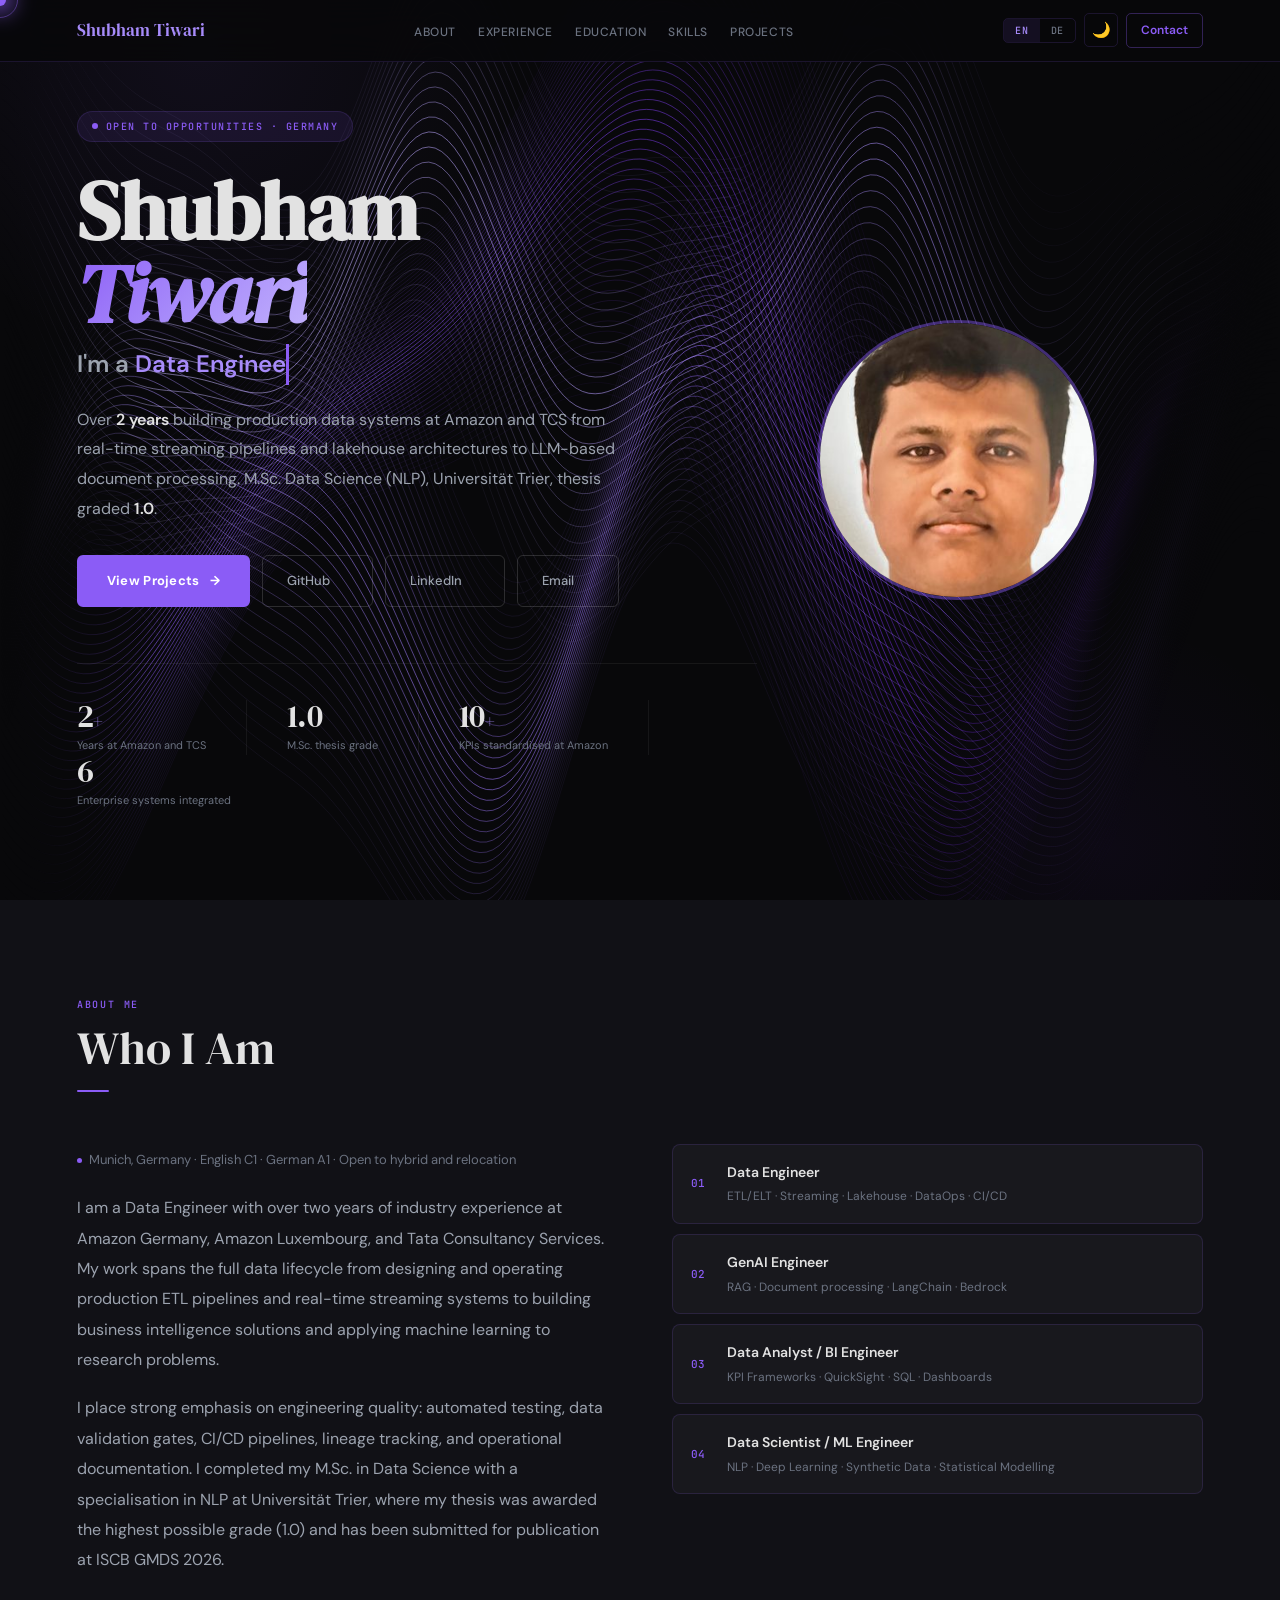
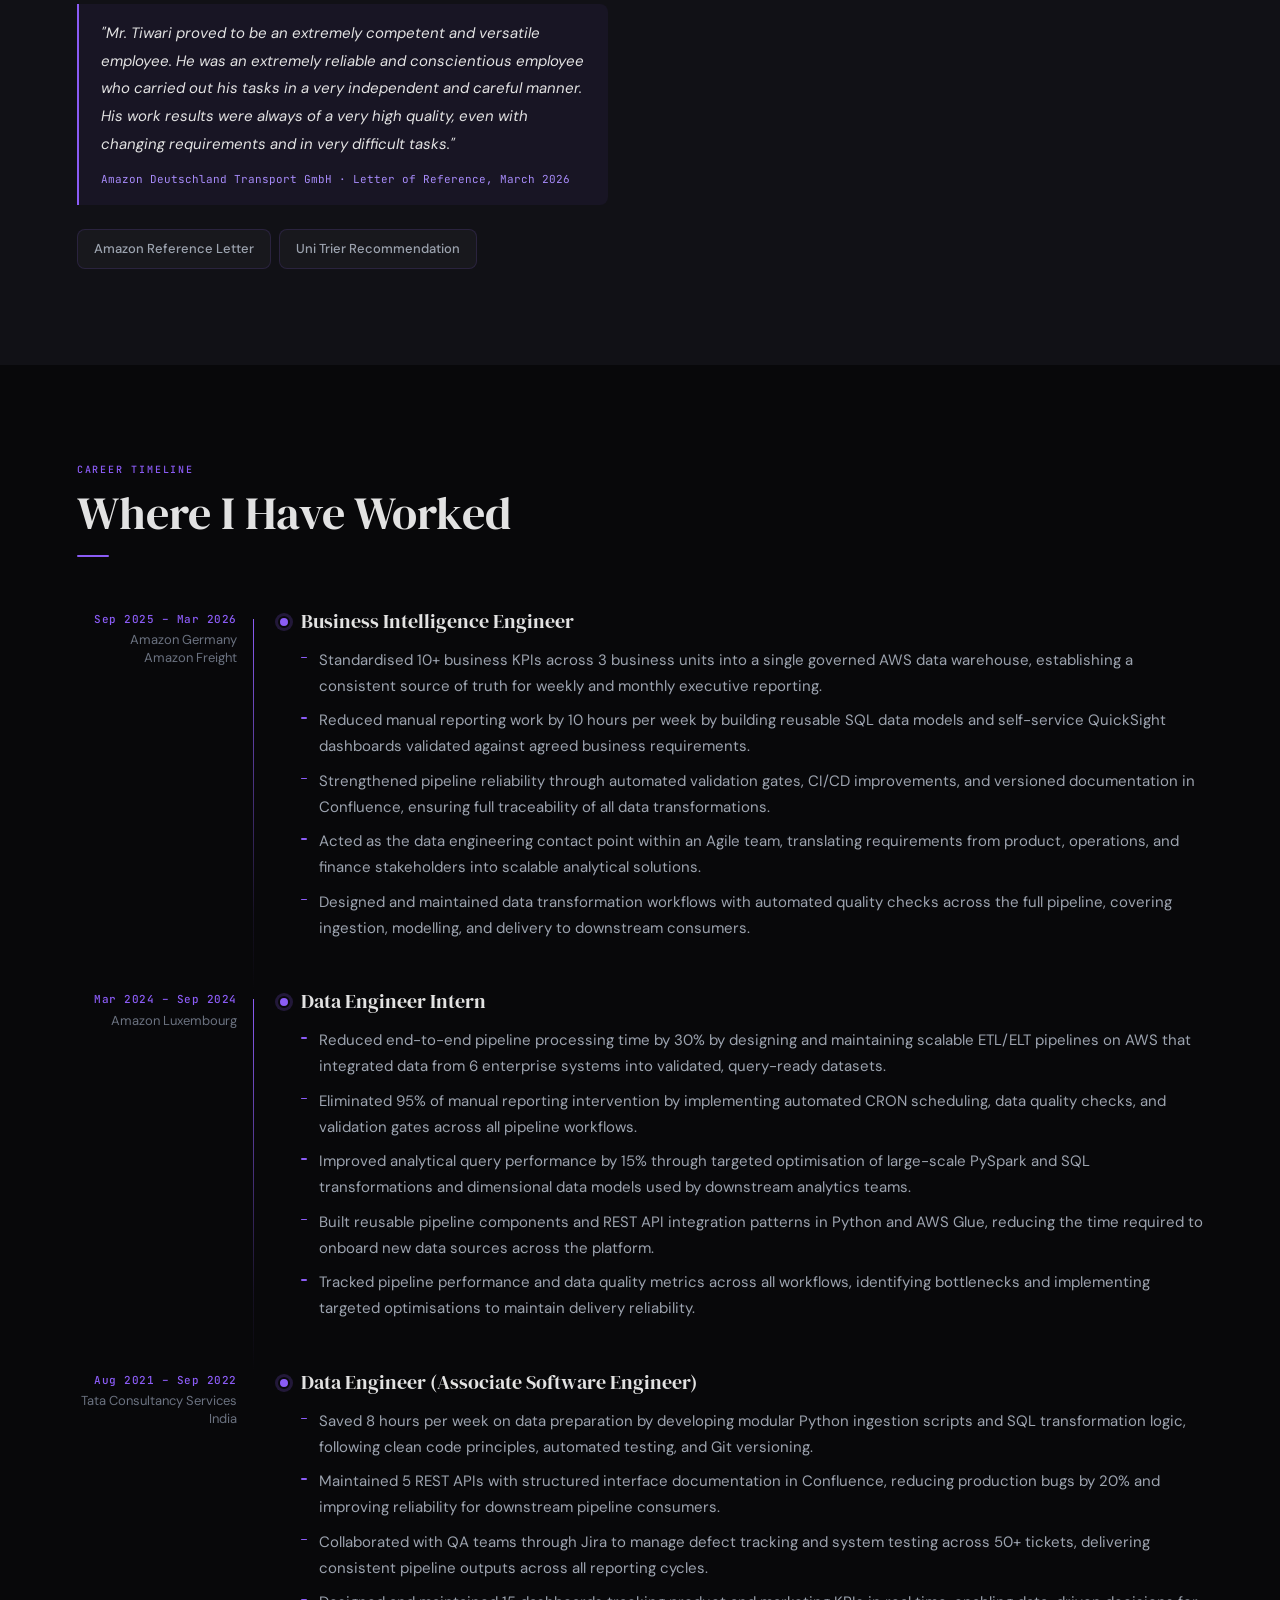
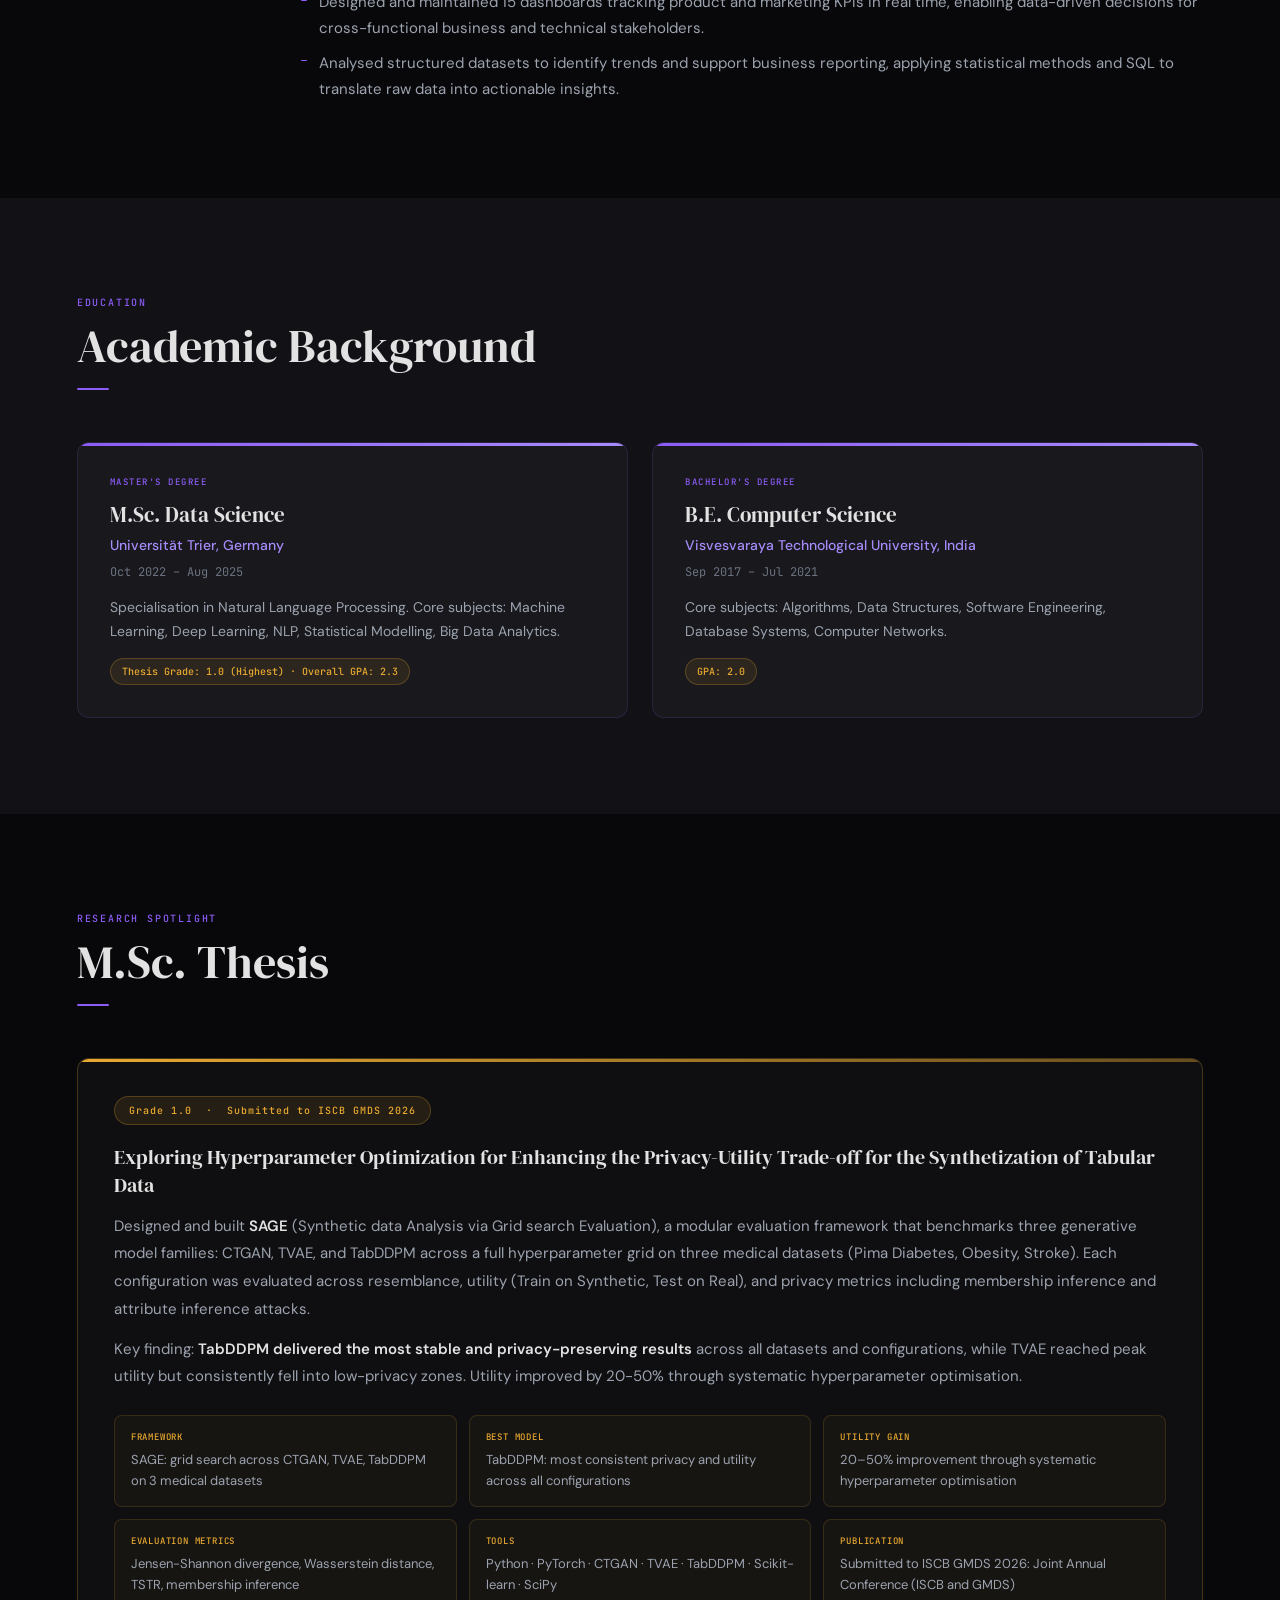
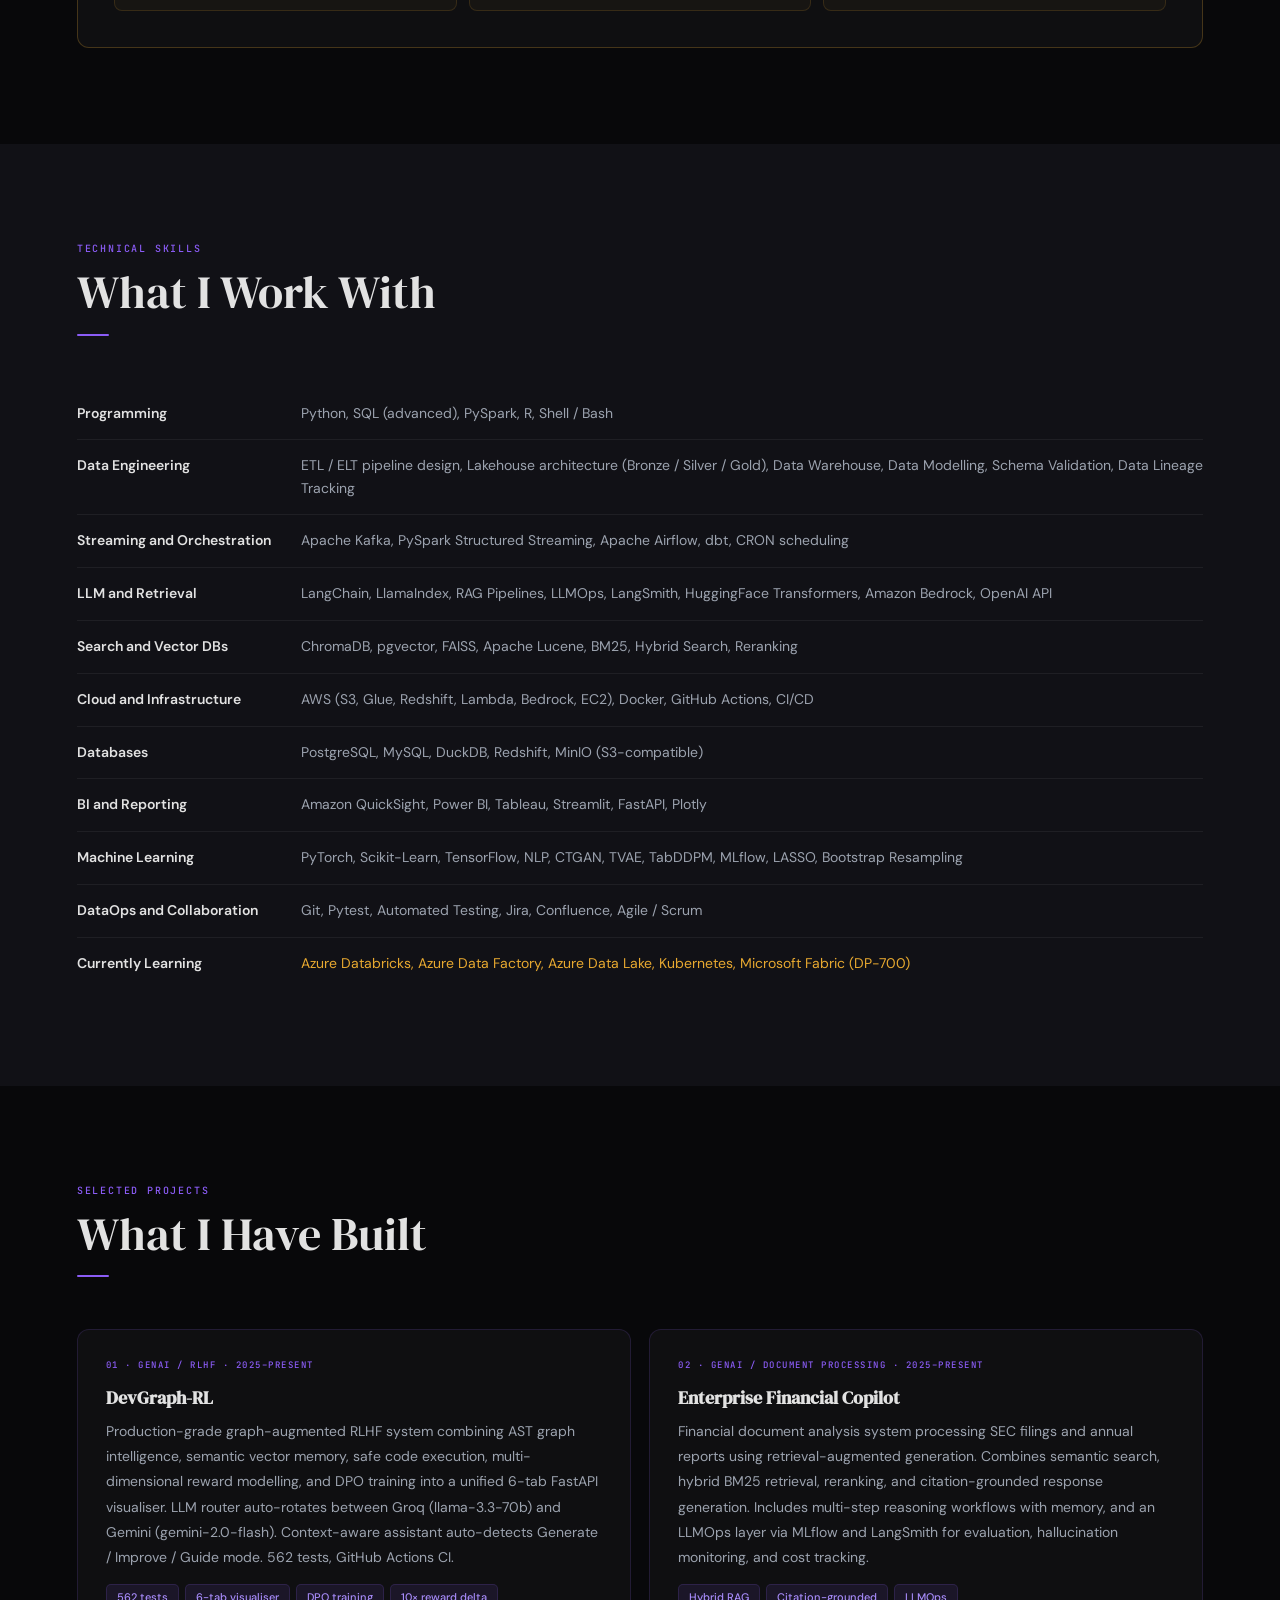
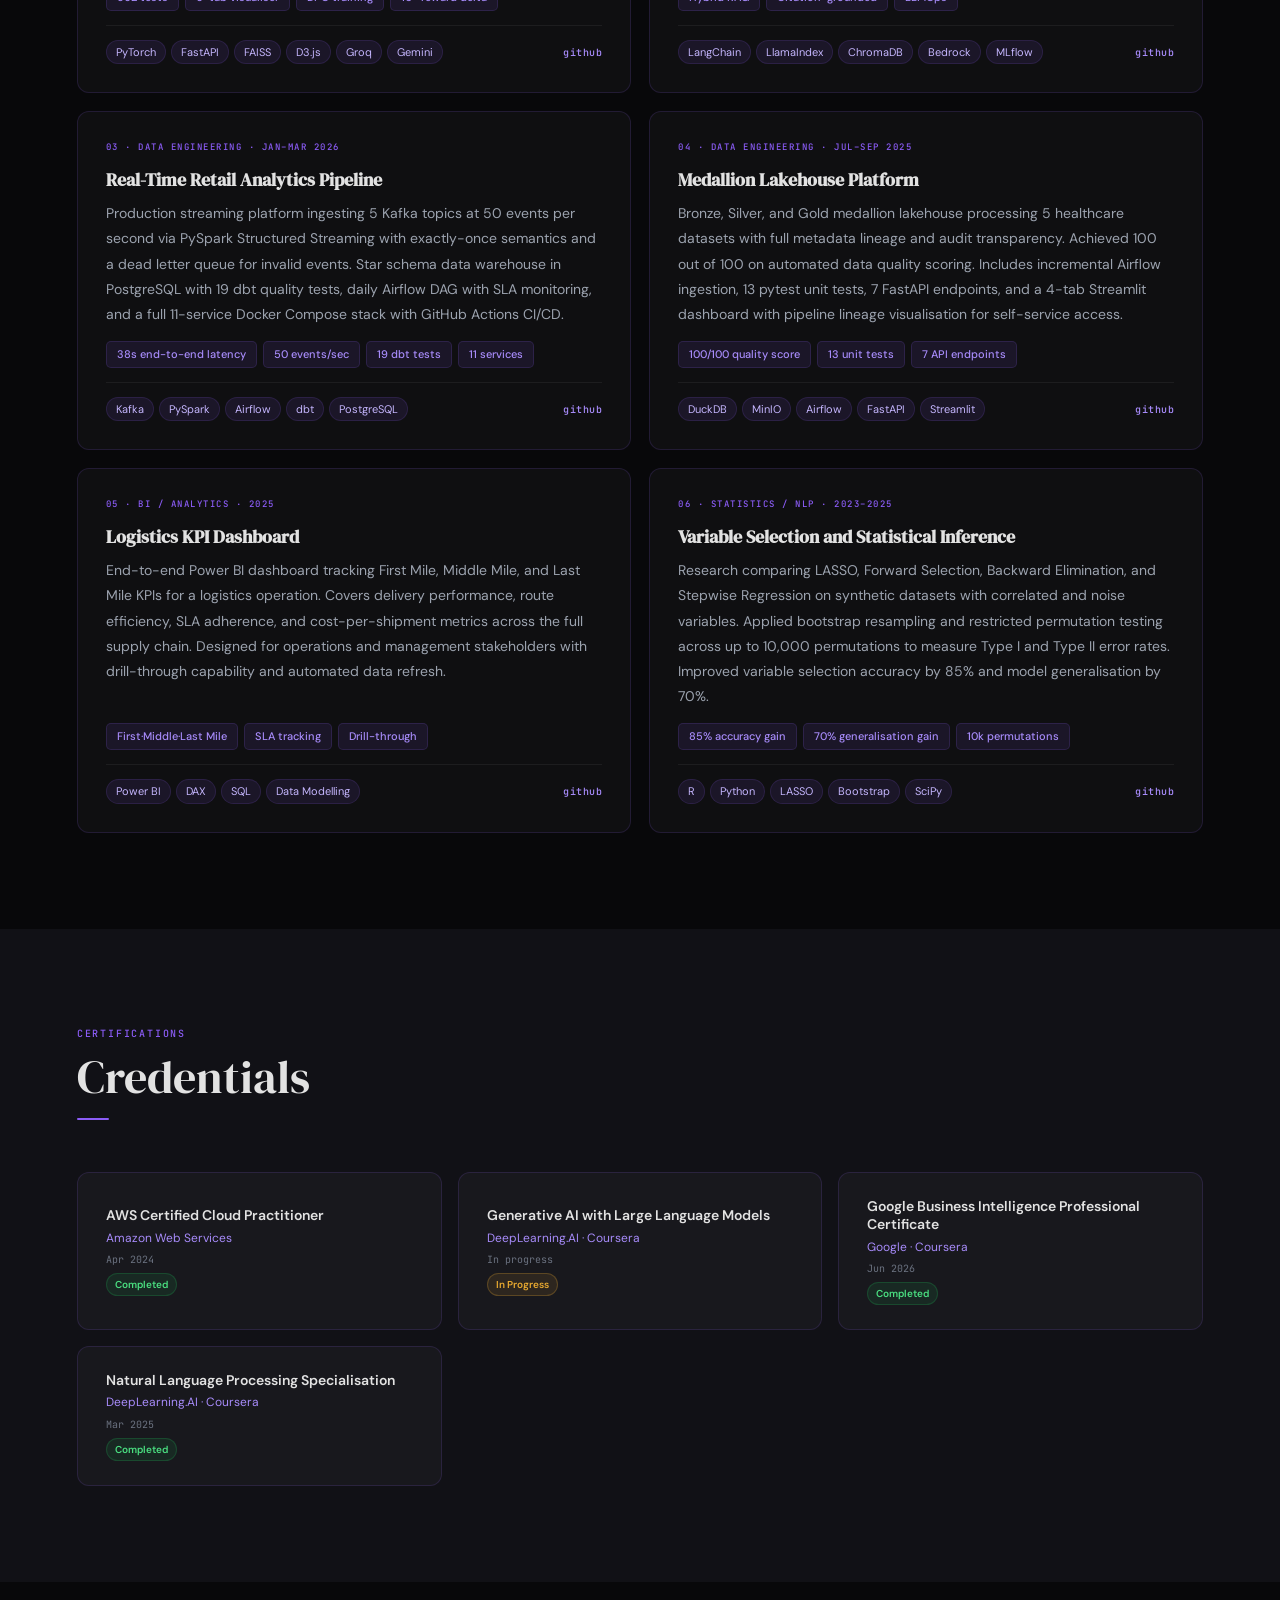
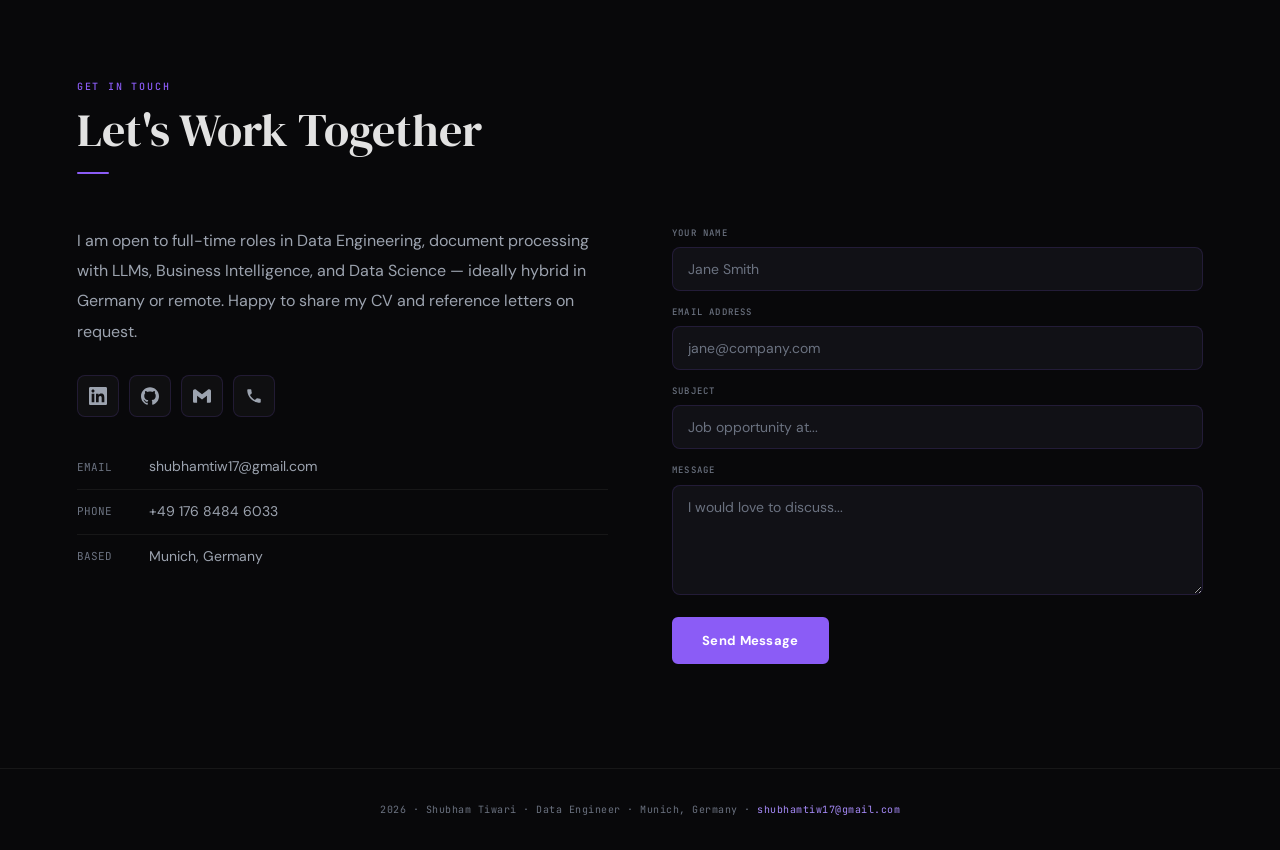
==== index.html @ 84468c74 "Update index.html" ====
﻿<!DOCTYPE html>
<html lang="en" data-theme="dark">
<head>
<meta charset="UTF-8"/>
<meta name="viewport" content="width=device-width, initial-scale=1.0"/>
<title>Shubham Tiwari | Data Engineer</title>
<link href="https://fonts.googleapis.com/css2?family=DM+Serif+Display:ital@0;1&family=DM+Sans:opsz,wght@9..40,300;9..40,400;9..40,500;9..40,600&family=JetBrains+Mono:wght@400;500&display=swap" rel="stylesheet"/>
<style>
*,*::before,*::after{box-sizing:border-box;margin:0;padding:0}

[data-theme="dark"]{
  --bg:#08080a; --bg2:#111116; --bg3:#1a1a24;
  --text:#e2e2e2; --text2:#9ca3af; --text3:#6b7280;
  --border:rgba(139,92,246,0.15); --border2:rgba(255,255,255,0.06); --border3:rgba(139,92,246,0.32);
  --card:rgba(255,255,255,0.03); --card-hover:rgba(255,255,255,0.06);
  --nav-bg:rgba(8,8,10,0.92); --input-bg:#111116;
  --photo-ring:rgba(139,92,246,0.45);
  --hr:rgba(139,92,246,0.18);
}
[data-theme="light"]{
  --bg:#F0F4F8; --bg2:#E8EDF5; --bg3:#DDE4EF;
  --text:#0D1626; --text2:#2D3E55; --text3:#6B7E96;
  --border:rgba(45,62,85,0.15); --border2:rgba(45,62,85,0.10); --border3:rgba(139,92,246,0.4);
  --card:rgba(255,255,255,0.55); --card-hover:rgba(255,255,255,0.85);
  --nav-bg:rgba(240,244,248,0.94); --input-bg:#E8EDF5;
  --photo-ring:rgba(139,92,246,0.35);
  --hr:rgba(45,62,85,0.15);
}
:root{
  --accent:#8b5cf6; --accent2:#a78bfa; --accent3:#c4b5fd;
  --accent-dim:rgba(139,92,246,0.10); --accent-dim2:rgba(139,92,246,0.06);
  --gold:#E8A930; --gold-dim:rgba(232,169,48,0.10);
  --r:12px; --rs:8px; --rxs:5px;
}

html{scroll-behavior:smooth}
body{font-family:'DM Sans',sans-serif;background:var(--bg);color:var(--text);line-height:1.7;font-size:16px;-webkit-font-smoothing:antialiased;transition:background 0.3s,color 0.3s}

/* NAV */
nav{position:fixed;top:0;left:0;right:0;z-index:100;display:flex;align-items:center;justify-content:space-between;padding:0 6%;height:62px;background:var(--nav-bg);backdrop-filter:blur(20px);border-bottom:0.5px solid var(--border)}
.nav-logo{font-family:'DM Serif Display',serif;font-size:17px;color:var(--accent2)}
.nav-links{display:flex;gap:2px;list-style:none}
.nav-links a{color:var(--text3);text-decoration:none;font-size:12px;font-weight:500;letter-spacing:0.6px;text-transform:uppercase;padding:5px 10px;border-radius:var(--rxs);transition:all 0.18s}
.nav-links a:hover{color:var(--accent2);background:var(--accent-dim2)}
.nav-right{display:flex;align-items:center;gap:8px}
.lang-toggle{display:flex;border:0.5px solid var(--border);border-radius:var(--rxs);overflow:hidden}
.lang-btn{font-family:'JetBrains Mono',monospace;font-size:10px;font-weight:500;letter-spacing:0.8px;padding:5px 11px;background:transparent;color:var(--text3);border:none;cursor:pointer;transition:all 0.18s}
.lang-btn.active{background:var(--accent-dim);color:var(--accent2)}
.theme-btn{width:34px;height:34px;border-radius:var(--rxs);border:0.5px solid var(--border);background:transparent;cursor:pointer;display:flex;align-items:center;justify-content:center;font-size:15px;color:var(--text2);transition:all 0.18s}
.theme-btn:hover{background:var(--accent-dim);border-color:var(--border3)}
.nav-cta{font-size:12px;font-weight:600;color:var(--accent);border:0.5px solid var(--border3);border-radius:var(--rxs);padding:6px 14px;text-decoration:none;transition:all 0.18s}
.nav-cta:hover{background:var(--accent-dim)}

/* HERO */
.hero{min-height:100vh;display:flex;flex-direction:column;justify-content:center;padding:100px 6% 80px;position:relative;overflow:hidden;cursor:none}

/* Full-screen wave canvas behind everything */
#wave-canvas{
  position:absolute;top:0;left:0;
  width:100%;height:100%;
  pointer-events:none;z-index:0;
}

/* Custom Glow Cursor */
#cursor-glow{
  position:fixed;pointer-events:none;z-index:9999;
  width:12px;height:12px;
  background:var(--accent);
  border-radius:50%;
  transform:translate(-50%,-50%);
  transition:transform 0.1s ease;
  mix-blend-mode:screen;
  filter:blur(0px);
  box-shadow:0 0 20px 8px rgba(139,92,246,0.60);
}
#cursor-trail{
  position:fixed;pointer-events:none;z-index:9998;
  width:36px;height:36px;
  border:1.5px solid rgba(139,92,246,0.40);
  border-radius:50%;
  transform:translate(-50%,-50%);
  transition:left 0.12s ease,top 0.12s ease,width 0.2s ease,height 0.2s ease;
}

.orb{position:absolute;pointer-events:none;border-radius:50%}
.orb1{width:700px;height:700px;top:-300px;left:-150px;background:radial-gradient(circle,rgba(139,92,246,0.07) 0%,transparent 65%)}
.orb2{width:500px;height:500px;bottom:-200px;right:-80px;background:radial-gradient(circle,rgba(109,40,217,0.05) 0%,transparent 65%)}

.hero-inner{
  max-width:1020px;position:relative;z-index:1;
  display:grid;grid-template-columns:1fr 280px;
  gap:60px;align-items:center
}

/* Hero text entrance */
@keyframes heroFadeUp{from{opacity:0;transform:translateY(28px)}to{opacity:1;transform:translateY(0)}}

.hero-eyebrow{
  display:inline-flex;align-items:center;gap:8px;
  font-family:'JetBrains Mono',monospace;font-size:10px;font-weight:500;
  letter-spacing:1.5px;text-transform:uppercase;
  color:var(--accent);background:var(--accent-dim);
  border:0.5px solid var(--border);padding:6px 14px;
  border-radius:99px;margin-bottom:28px;
  animation:heroFadeUp 0.7s ease both 0.1s
}

/* Gradient hero name */
.hero-name{
  font-family:'DM Serif Display',serif;
  font-size:clamp(48px,6.5vw,82px);
  line-height:1.0;margin-bottom:8px;
  letter-spacing:-1px;
  animation:heroFadeUp 0.7s ease both 0.2s;
  color:var(--text);
}
.hero-name em{
  font-style:italic;
  background:linear-gradient(135deg,#8b5cf6 0%,#a78bfa 50%,#c4b5fd 100%);
  -webkit-background-clip:text;-webkit-text-fill-color:transparent;
  background-clip:text;
}

.hero-roles{display:flex;flex-wrap:wrap;gap:7px;margin:18px 0 10px;animation:heroFadeUp 0.7s ease both 0.3s}
.role-pill{font-size:12px;font-weight:500;padding:4px 13px;border-radius:99px;border:0.5px solid var(--border);color:var(--accent3);background:var(--accent-dim2)}
.hero-sub{font-size:16px;color:var(--text2);max-width:540px;line-height:1.85;margin:10px 0 32px;animation:heroFadeUp 0.7s ease both 0.4s}
.hero-sub strong{color:var(--text);font-weight:600}
.hero-ctas{display:flex;gap:12px;flex-wrap:wrap;animation:heroFadeUp 0.7s ease both 0.5s}

.blink{width:6px;height:6px;border-radius:50%;background:var(--accent);animation:blink 1.8s ease-in-out infinite}
@keyframes blink{0%,100%{opacity:1}50%{opacity:0.2}}
.cursor{display:inline-block;width:3px;background-color:var(--accent);animation:blinkCursor 1s step-end infinite}
@keyframes blinkCursor{0%,100%{opacity:1}50%{opacity:0}}

/* ══════════════════════════════════════════════
   PREMIUM LIQUID-FILL BUTTONS
   (inspired by cleanfolio / Codrops style)
══════════════════════════════════════════════ */

/* Primary — solid green, sweeps to dark on hover */
.btn-primary{
  display:inline-flex;align-items:center;gap:10px;
  padding:13px 28px;
  background:var(--accent);
  color:#fff;
  border:2px solid var(--accent);
  border-radius:6px;
  font-family:'DM Sans',sans-serif;
  font-size:13px;font-weight:700;
  letter-spacing:0.3px;
  cursor:none;
  text-decoration:none;
  position:relative;overflow:hidden;
  transition:color 0.38s ease;
  z-index:1;
}
/* The liquid fill — starts at bottom, covers upward on hover */
.btn-primary::after{
  content:'';
  position:absolute;
  bottom:0;left:0;right:0;
  height:0;
  background:#0a0a0c;
  transition:height 0.38s cubic-bezier(0.77,0,0.18,1);
  z-index:-1;
}
.btn-primary:hover{color:var(--accent2)}
.btn-primary:hover::after{height:100%}
.btn-primary:active{transform:scale(0.97)}

/* Btn arrow icon that slides right on hover */
.btn-primary .btn-arrow{
  display:inline-block;
  transition:transform 0.25s cubic-bezier(.34,1.56,.64,1);
}
.btn-primary:hover .btn-arrow{transform:translateX(4px)}

/* Ghost — transparent with border, sweeps white fill on hover */
.btn-ghost{
  display:inline-flex;align-items:center;gap:10px;
  padding:13px 24px;
  background:transparent;
  color:var(--text2);
  border:1.5px solid rgba(255,255,255,0.15);
  border-radius:6px;
  font-family:'DM Sans',sans-serif;
  font-size:13px;font-weight:500;
  cursor:none;
  text-decoration:none;
  position:relative;overflow:hidden;
  transition:color 0.38s ease, border-color 0.28s ease;
  z-index:1;
}
.btn-ghost::after{
  content:'';
  position:absolute;
  bottom:0;left:0;right:0;
  height:0;
  background:rgba(139,92,246,0.12);
  transition:height 0.38s cubic-bezier(0.77,0,0.18,1);
  z-index:-1;
}
.btn-ghost:hover{color:var(--accent2);border-color:var(--accent)}
.btn-ghost:hover::after{height:100%}
.btn-ghost:active{transform:scale(0.97)}

.btn-ghost .btn-arrow{
  display:inline-block;
  transition:transform 0.25s cubic-bezier(.34,1.56,.64,1);
  opacity:0;
}
.btn-ghost:hover .btn-arrow{transform:translateX(3px);opacity:1}

/* Scroll reveal */
.reveal{opacity:0;transform:translateY(32px);transition:opacity 0.65s ease,transform 0.65s ease}
.reveal.visible{opacity:1;transform:translateY(0)}
.hero-stats{display:flex;gap:0;flex-wrap:wrap;margin-top:56px;padding-top:36px;border-top:0.5px solid var(--border2)}
.stat-item{padding-right:40px;border-right:0.5px solid var(--border2);margin-right:40px}
.stat-item:last-child{border-right:none;margin-right:0;padding-right:0}
.stat-val{font-family:'DM Serif Display',serif;font-size:32px;color:var(--text);line-height:1;letter-spacing:-0.5px}
.stat-val span{font-size:18px;color:var(--accent2)}
.stat-label{font-size:11px;color:var(--text3);margin-top:4px}
.hero-photo{width:280px;height:280px;border-radius:50%;object-fit:cover;object-position:center top;border:3px solid var(--photo-ring);display:block}

/* SECTIONS */
section{padding:96px 6%}
.bg-alt{background:var(--bg2)}
.stag{font-family:'JetBrains Mono',monospace;font-size:10px;font-weight:500;letter-spacing:1.8px;text-transform:uppercase;color:var(--accent);margin-bottom:10px}
.stitle{font-family:'DM Serif Display',serif;font-size:clamp(32px,4vw,46px);color:var(--text);line-height:1.1;margin-bottom:16px}
.sline{width:32px;height:2px;background:var(--accent);margin-bottom:52px;border-radius:1px}

/* ABOUT */
.about-grid{display:grid;grid-template-columns:1fr 1fr;gap:64px;align-items:start}
.about-text p{color:var(--text2);font-size:16px;line-height:1.9;margin-bottom:18px}
.about-quote{border-left:2px solid var(--accent);padding:16px 22px;margin:28px 0 20px;background:var(--accent-dim2);border-radius:0 var(--rs) var(--rs) 0;font-style:italic;color:var(--text);font-size:15px;line-height:1.85}
.about-quote cite{display:block;margin-top:10px;font-style:normal;font-size:11px;color:var(--accent2);font-family:'JetBrains Mono',monospace}
.loc-badge{display:inline-flex;align-items:center;gap:7px;font-size:13px;color:var(--text3);margin-bottom:22px}
.loc-dot{width:5px;height:5px;border-radius:50%;background:var(--accent)}
.role-cards{display:flex;flex-direction:column;gap:10px}
.role-card{display:flex;align-items:center;gap:14px;padding:16px 18px;background:var(--card);border:0.5px solid var(--border);border-radius:var(--rs);transition:all 0.2s}
.role-card:hover{background:var(--card-hover);border-color:var(--border3);transform:translateX(3px)}
.rc-num{font-family:'JetBrains Mono',monospace;font-size:11px;color:var(--accent);font-weight:500;width:22px;flex-shrink:0}
.rc-title{font-size:14px;font-weight:600;color:var(--text)}
.rc-sub{font-size:12px;color:var(--text3);margin-top:2px}
.doc-row{display:flex;flex-wrap:wrap;gap:8px;margin-top:24px}
.doc-link{display:inline-flex;align-items:center;gap:7px;padding:8px 16px;background:var(--card);border:0.5px solid var(--border);border-radius:var(--rs);color:var(--text2);text-decoration:none;font-size:13px;font-weight:500;transition:all 0.2s}
.doc-link:hover{border-color:var(--border3);color:var(--accent2);background:var(--card-hover)}

/* TIMELINE */
.timeline-section{display:flex;flex-direction:column;gap:0}
.tl-item{display:grid;grid-template-columns:160px 1fr;gap:32px;position:relative;padding-bottom:48px}
.tl-item:last-child{padding-bottom:0}
.tl-item::after{content:'';position:absolute;left:160px;top:10px;bottom:0;width:1px;background:linear-gradient(to bottom,var(--accent) 0%,rgba(139,92,246,0.1) 80%,transparent 100%);margin-left:16px}
.tl-item:last-child::after{display:none}
.tl-left{text-align:right;padding-top:3px}
.tl-date{font-family:'JetBrains Mono',monospace;font-size:11px;color:var(--accent);font-weight:500;letter-spacing:0.5px;line-height:1.4}
.tl-co{font-size:13px;color:var(--text3);margin-top:4px;line-height:1.4}
.tl-right{position:relative;padding-left:32px}
.tl-dot{position:absolute;left:9px;top:7px;width:12px;height:12px;border-radius:50%;background:var(--accent);border:2.5px solid var(--bg);box-shadow:0 0 0 3px rgba(139,92,246,0.20)}
[data-theme="light"] .tl-dot{border-color:var(--bg2)}
.tl-title{font-family:'DM Serif Display',serif;font-size:20px;color:var(--text);margin-bottom:14px;line-height:1.2}
.tl-bullets{list-style:none;display:flex;flex-direction:column;gap:8px}
.tl-bullets li{font-size:15px;color:var(--text2);line-height:1.75;padding-left:18px;position:relative}
.tl-bullets li::before{content:'';position:absolute;left:0;top:10px;width:6px;height:1.5px;background:var(--accent);border-radius:1px}

/* EDUCATION */
.edu-grid{display:grid;grid-template-columns:1fr 1fr;gap:24px}
.edu-card{background:var(--card);border:0.5px solid var(--border);border-radius:var(--r);padding:32px;transition:all 0.2s;position:relative;overflow:hidden}
.edu-card::before{content:'';position:absolute;top:0;left:0;right:0;height:3px;background:linear-gradient(90deg,var(--accent),var(--accent2))}
.edu-card:hover{background:var(--card-hover);border-color:var(--border3)}
.edu-type{font-family:'JetBrains Mono',monospace;font-size:9px;font-weight:500;color:var(--accent);letter-spacing:1.5px;text-transform:uppercase;margin-bottom:12px}
.edu-degree{font-family:'DM Serif Display',serif;font-size:21px;color:var(--text);margin-bottom:6px;line-height:1.25}
.edu-school{font-size:14px;color:var(--accent2);margin-bottom:4px;font-weight:500}
.edu-year{font-size:12px;color:var(--text3);margin-bottom:14px;font-family:'JetBrains Mono',monospace}
.edu-detail{font-size:14px;color:var(--text2);line-height:1.7}
.edu-badge{display:inline-block;margin-top:14px;font-family:'JetBrains Mono',monospace;font-size:10px;font-weight:500;color:var(--gold);background:var(--gold-dim);border:0.5px solid rgba(232,169,48,0.25);padding:4px 11px;border-radius:99px}

/* THESIS SPOTLIGHT */
.thesis-card{background:var(--card);border:0.5px solid rgba(232,169,48,0.25);border-radius:var(--r);padding:36px;position:relative;overflow:hidden}
.thesis-card::before{content:'';position:absolute;top:0;left:0;right:0;height:3px;background:linear-gradient(90deg,var(--gold),rgba(232,169,48,0.4))}
.thesis-badge{display:inline-flex;align-items:center;gap:7px;font-family:'JetBrains Mono',monospace;font-size:10px;font-weight:500;letter-spacing:1px;color:var(--gold);background:var(--gold-dim);border:0.5px solid rgba(232,169,48,0.25);padding:5px 14px;border-radius:99px;margin-bottom:18px}
.thesis-title{font-family:'DM Serif Display',serif;font-size:20px;color:var(--text);margin-bottom:14px;line-height:1.4}
.thesis-body{font-size:15px;color:var(--text2);line-height:1.85;margin-bottom:12px}
.thesis-body strong{color:var(--text);font-weight:600}
.thesis-grid{display:grid;grid-template-columns:repeat(3,1fr);gap:12px;margin-top:24px}
.thesis-item{background:rgba(232,169,48,0.04);border:0.5px solid rgba(232,169,48,0.15);border-radius:var(--rs);padding:14px 16px}
.thesis-label{font-family:'JetBrains Mono',monospace;font-size:9px;font-weight:500;color:var(--gold);margin-bottom:5px;letter-spacing:0.8px;text-transform:uppercase}
.thesis-val{font-size:13px;color:var(--text2);line-height:1.6}

/* SKILLS */
.skills-list{display:flex;flex-direction:column;gap:0}
.skill-row{display:grid;grid-template-columns:200px 1fr;gap:24px;align-items:baseline;padding:14px 0;border-bottom:0.5px solid var(--border2)}
.skill-row:last-child{border-bottom:none}
.skill-cat{font-size:14px;font-weight:600;color:var(--text)}
.skill-vals{font-size:14px;color:var(--text2);line-height:1.65}

/* PROJECTS */
.proj-grid{display:grid;grid-template-columns:1fr 1fr;gap:18px}
.proj-card{background:var(--card);border:0.5px solid var(--border);border-radius:var(--r);padding:28px;display:flex;flex-direction:column;transition:all 0.22s}
.proj-card:hover{background:var(--card-hover);border-color:var(--border3);transform:translateY(-3px)}
.proj-num{font-family:'JetBrains Mono',monospace;font-size:9px;color:var(--accent);font-weight:500;letter-spacing:1.5px;text-transform:uppercase;margin-bottom:12px}
.proj-card h3{font-family:'DM Serif Display',serif;font-size:18px;color:var(--text);margin-bottom:10px;line-height:1.3}
.proj-card p{font-size:14px;color:var(--text2);line-height:1.8;flex:1}
.proj-chips{display:flex;gap:6px;flex-wrap:wrap;margin-top:14px}
.chip{font-size:11px;padding:3px 10px;border-radius:var(--rxs);background:var(--accent-dim);color:var(--accent2);border:0.5px solid rgba(139,92,246,0.16);font-weight:500}
.proj-footer{display:flex;justify-content:space-between;align-items:center;margin-top:14px;padding-top:14px;border-top:0.5px solid var(--border2)}
.proj-tags{display:flex;gap:5px;flex-wrap:wrap}
.tag{font-size:11px;padding:2px 9px;border-radius:99px;background:var(--accent-dim);color:var(--accent3);border:0.5px solid rgba(139,92,246,0.14)}
.proj-link{font-family:'JetBrains Mono',monospace;font-size:10px;color:var(--accent2);text-decoration:none;font-weight:500;flex-shrink:0;letter-spacing:0.5px;transition:color 0.15s}
.proj-link:hover{color:var(--accent)}

/* CERTIFICATIONS */
.cert-grid{display:grid;grid-template-columns:repeat(auto-fit,minmax(300px,1fr));gap:16px}
.cert-card{background:var(--card);border:0.5px solid var(--border);border-radius:var(--r);padding:24px 28px;display:flex;align-items:center;gap:20px;transition:all 0.2s;text-decoration:none}
.cert-card:hover{background:var(--card-hover);border-color:var(--border3);transform:translateY(-2px)}
.cert-logo{width:44px;height:44px;border-radius:var(--rs);object-fit:contain;flex-shrink:0;background:#fff;padding:5px}
.cert-logo-placeholder{width:44px;height:44px;border-radius:var(--rs);flex-shrink:0;display:flex;align-items:center;justify-content:center;font-size:20px}
.cert-info{}
.cert-name{font-size:14px;font-weight:600;color:var(--text);margin-bottom:3px;line-height:1.3}
.cert-issuer{font-size:12px;color:var(--accent2);margin-bottom:3px}
.cert-date{font-family:'JetBrains Mono',monospace;font-size:10px;color:var(--text3)}
.cert-status{display:inline-block;margin-top:5px;font-size:10px;font-weight:600;padding:2px 8px;border-radius:99px}
.cert-done{background:rgba(34,197,94,0.1);color:#4ade80;border:0.5px solid rgba(34,197,94,0.2)}
.cert-progress{background:var(--gold-dim);color:var(--gold);border:0.5px solid rgba(232,169,48,0.25)}

/* CONTACT */
.contact-grid{display:grid;grid-template-columns:1fr 1fr;gap:64px;align-items:start}
.contact-intro{font-size:16px;color:var(--text2);line-height:1.9;margin-bottom:28px}
.social-icons{display:flex;gap:10px;margin-bottom:28px}
.social-icon{width:42px;height:42px;border-radius:var(--rs);border:0.5px solid var(--border);background:var(--card);display:flex;align-items:center;justify-content:center;text-decoration:none;transition:all 0.2s;color:var(--text2)}
.social-icon:hover{border-color:var(--border3);background:var(--card-hover);color:var(--accent2)}
.social-icon svg{width:18px;height:18px;fill:currentColor}
.contact-detail{display:flex;align-items:center;gap:12px;padding:10px 0;border-bottom:0.5px solid var(--border2);font-size:14px;color:var(--text2)}
.contact-detail:last-child{border-bottom:none}
.contact-detail a{color:var(--text2);text-decoration:none;transition:color 0.2s}
.contact-detail a:hover{color:var(--accent2)}
.contact-form{display:flex;flex-direction:column;gap:14px}
.flabel{display:block;font-family:'JetBrains Mono',monospace;font-size:9px;font-weight:500;color:var(--text3);letter-spacing:1.2px;text-transform:uppercase;margin-bottom:6px}
.finput{width:100%;background:var(--input-bg);border:0.5px solid var(--border);border-radius:var(--rs);padding:12px 15px;color:var(--text);font-family:'DM Sans',sans-serif;font-size:14px;outline:none;transition:border-color 0.2s}
.finput:focus{border-color:var(--accent2)}
.finput::placeholder{color:var(--text3)}
textarea.finput{resize:vertical;min-height:110px}

footer{text-align:center;padding:32px 6%;border-top:0.5px solid var(--border2);font-family:'JetBrains Mono',monospace;font-size:10px;color:var(--text3);letter-spacing:0.5px}

::-webkit-scrollbar{width:4px}
::-webkit-scrollbar-track{background:var(--bg)}
::-webkit-scrollbar-thumb{background:rgba(139,92,246,0.25);border-radius:2px}

/* LANG SWITCHING */
[data-lang="en"] .de{display:none}
[data-lang="de"] .en{display:none}

@media(max-width:860px){
  .hero-inner,.about-grid,.edu-grid,.proj-grid,.thesis-grid,.contact-grid{grid-template-columns:1fr}
  .hero-photo{display:none}
  .tl-item{grid-template-columns:1fr}
  .tl-item::after{display:none}
  .tl-left{text-align:left;padding-top:0}
  .tl-right{padding-left:16px}
  section{padding:72px 5%}
  nav{padding:0 4%}
  .nav-links{display:none}
  .stat-item{border-right:none;margin-right:24px;padding-right:0}
}
</style>
</head>
<body data-lang="en">

<!-- Custom cursor -->
<div id="cursor-glow"></div>
<div id="cursor-trail"></div>

<nav>
  <div class="nav-logo">Shubham Tiwari</div>
  <ul class="nav-links">
    <li><a href="#about" class="en">About</a><a href="#about" class="de">Über mich</a></li>
    <li><a href="#experience" class="en">Experience</a><a href="#experience" class="de">Erfahrung</a></li>
    <li><a href="#education" class="en">Education</a><a href="#education" class="de">Ausbildung</a></li>
    <li><a href="#skills" class="en">Skills</a><a href="#skills" class="de">Kenntnisse</a></li>
    <li><a href="#projects" class="en">Projects</a><a href="#projects" class="de">Projekte</a></li>
  </ul>
  <div class="nav-right">
    <div class="lang-toggle">
      <button class="lang-btn active" id="btn-en" onclick="setLang('en')">EN</button>
      <button class="lang-btn" id="btn-de" onclick="setLang('de')">DE</button>
    </div>
    <button class="theme-btn" id="theme-btn" onclick="toggleTheme()">🌙</button>
    <a href="#contact" class="nav-cta en">Contact</a>
    <a href="#contact" class="nav-cta de">Kontakt</a>
  </div>
</nav>

<!-- HERO -->
<section class="hero" id="home">
  <canvas id="wave-canvas"></canvas>
  <div class="orb orb1"></div><div class="orb orb2"></div>
  <div class="hero-inner">
    <div>
      <div class="hero-eyebrow"><div class="blink"></div>
        <span class="en">Open to opportunities · Germany</span>
        <span class="de">Offen für neue Stellen · Deutschland</span>
      </div>
      <h1 class="hero-name">Shubham<br/><em>Tiwari</em></h1>
      <div class="hero-roles" style="font-size: 24px; font-weight: 600; color: var(--text2); margin-top: 10px; margin-bottom: 20px;">
        <span class="en">I'm a <span class="typewriter-text-en" style="color: var(--accent2);"></span><span class="cursor">&nbsp;</span></span>
        <span class="de">Ich bin ein <span class="typewriter-text-de" style="color: var(--accent2);"></span><span class="cursor">&nbsp;</span></span>
      </div>
      <p class="hero-sub en">Over <strong>2 years</strong> building production data systems at Amazon and TCS from real-time streaming pipelines and lakehouse architectures to LLM-based document processing. M.Sc. Data Science (NLP), Universität Trier, thesis graded <strong>1.0</strong>.</p>
      <p class="hero-sub de">Über <strong>2 Jahre</strong> Erfahrung im Aufbau produktionsreifer Datensysteme bei Amazon und TCS von Echtzeit-Streaming-Pipelines und Lakehouse-Architekturen bis zur LLM-gestützten Dokumentenverarbeitung. M.Sc. Data Science (NLP), Universität Trier, Thesis mit <strong>1,0</strong> bewertet.</p>
      <div class="hero-ctas">
        <a href="#projects" class="btn-primary en">View Projects <span class="btn-arrow">&rarr;</span></a>
        <a href="#projects" class="btn-primary de">Projekte ansehen <span class="btn-arrow">&rarr;</span></a>
        <a href="https://github.com/shubhamtiw17" target="_blank" class="btn-ghost">GitHub <span class="btn-arrow">&nearr;</span></a>
        <a href="https://linkedin.com/in/shubhamtiw17" target="_blank" class="btn-ghost">LinkedIn <span class="btn-arrow">&nearr;</span></a>
        <a href="mailto:shubhamtiw17@gmail.com" class="btn-ghost en">Email <span class="btn-arrow">&rarr;</span></a>
        <a href="mailto:shubhamtiw17@gmail.com" class="btn-ghost de">E-Mail <span class="btn-arrow">&rarr;</span></a>
      </div>
      <div class="hero-stats">
        <div class="stat-item">
          <div class="stat-val">2<span>+</span></div>
          <div class="stat-label en">Years at Amazon and TCS</div>
          <div class="stat-label de">Jahre bei Amazon und TCS</div>
        </div>
	<div class="stat-item">
          <div class="stat-val">1.0</div>
          <div class="stat-label en">M.Sc. thesis grade</div>
          <div class="stat-label de">M.Sc. Abschlussnote Thesis</div>
        </div>
        
        <div class="stat-item">
          <div class="stat-val">10<span>+</span></div>
          <div class="stat-label en">KPIs standardised at Amazon</div>
          <div class="stat-label de">KPIs bei Amazon standardisiert</div>
        </div>
        <div class="stat-item">
          <div class="stat-val">6</div>
          <div class="stat-label en">Enterprise systems integrated</div>
          <div class="stat-label de">Unternehmenssysteme integriert</div>
        </div>
      </div>
    </div>
    <img class="hero-photo" src="[data-uri]" alt="Shubham Tiwari"/>
  </div>
</section>

<!-- ABOUT -->
<section id="about" class="bg-alt">
  <div class="stag en">About Me</div>
  <div class="stag de">Über mich</div>
  <div class="stitle en">Who I Am</div>
  <div class="stitle de">Wer ich bin</div>
  <div class="sline"></div>
  <div class="about-grid">
    <div class="about-text">
      <div class="loc-badge"><div class="loc-dot"></div>
        <span class="en">Munich, Germany · English C1 · German A1 · Open to hybrid and relocation</span>
        <span class="de">München, Deutschland · Englisch C1 · Deutsch A1 · Hybrid und Umzug möglich</span>
      </div>
      <p class="en">I am a Data Engineer with over two years of industry experience at Amazon Germany, Amazon Luxembourg, and Tata Consultancy Services. My work spans the full data lifecycle from designing and operating production ETL pipelines and real-time streaming systems to building business intelligence solutions and applying machine learning to research problems.</p>
      <p class="de">Ich bin Data Engineer mit über zwei Jahren Berufserfahrung bei Amazon Deutschland, Amazon Luxemburg und Tata Consultancy Services. Meine Arbeit umfasst den gesamten Datenzyklus vom Design und Betrieb produktiver ETL-Pipelines und Echtzeit-Streaming-Systeme bis hin zu Business-Intelligence-Lösungen und maschinellem Lernen.</p>
      <p class="en">I place strong emphasis on engineering quality: automated testing, data validation gates, CI/CD pipelines, lineage tracking, and operational documentation. I completed my M.Sc. in Data Science with a specialisation in NLP at Universität Trier, where my thesis was awarded the highest possible grade (1.0) and has been submitted for publication at ISCB GMDS 2026.</p>
      <p class="de">Ich lege großen Wert auf Engineering-Qualität: automatisiertes Testen, Datenvalidierungs-Gates, CI/CD-Pipelines, Lineage-Tracking und Betriebsdokumentation. Meinen M.Sc. in Data Science mit Schwerpunkt NLP schloss ich an der Universität Trier ab, wo meine Thesis mit der Bestnote 1,0 bewertet und zur Veröffentlichung bei ISCB GMDS 2026 eingereicht wurde.</p>
      <div class="about-quote">
        <span class="en">"Mr. Tiwari proved to be an extremely competent and versatile employee. He was an extremely reliable and conscientious employee who carried out his tasks in a very independent and careful manner. His work results were always of a very high quality, even with changing requirements and in very difficult tasks."</span>
        <span class="de">„Herr Tiwari erwies sich als äußerst kompetenter und vielseitiger Mitarbeiter. Er war äußerst zuverlässig und gewissenhaft und erledigte seine Aufgaben sehr selbstständig und sorgfältig. Seine Arbeitsergebnisse waren stets von sehr hoher Qualität, auch bei wechselnden Anforderungen und anspruchsvollen Aufgaben."</span>
        <cite>Amazon Deutschland Transport GmbH · <span class="en">Letter of Reference, March 2026</span><span class="de">Arbeitszeugnis, März 2026</span></cite>
      </div>
      <div class="doc-row">
        <a href="https://github.com/shubhamtiw17/Portfolio/blob/main/Shubham Tiwari.pdf" target="_blank" class="doc-link en">Amazon Reference Letter</a>
        <a href="https://github.com/shubhamtiw17/Portfolio/blob/main/Shubham Tiwari.pdf" target="_blank" class="doc-link de">Amazon Arbeitszeugnis</a>
        <a href="https://github.com/shubhamtiw17/Portfolio/blob/main/Reference_Letter_Tiwari.pdf" target="_blank" class="doc-link en">Uni Trier Recommendation</a>
        <a href="https://github.com/shubhamtiw17/Portfolio/blob/main/Reference_Letter_Tiwari.pdf" target="_blank" class="doc-link de">Uni Trier Empfehlung</a>
      </div>
    </div>
    <div>
      <div class="role-cards">
        <div class="role-card"><div class="rc-num">01</div><div><div class="rc-title en">Data Engineer</div><div class="rc-title de">Data Engineer</div><div class="rc-sub en">ETL/ELT · Streaming · Lakehouse · DataOps · CI/CD</div><div class="rc-sub de">ETL/ELT · Streaming · Lakehouse · DataOps · CI/CD</div></div></div>
        <div class="role-card"><div class="rc-num">02</div><div><div class="rc-title en">GenAI Engineer</div><div class="rc-title de">KI-Ingenieur</div><div class="rc-sub en">RAG · Document processing · LangChain · Bedrock</div><div class="rc-sub de">RAG · Dokumentenverarbeitung · LangChain · Bedrock</div></div></div>
        <div class="role-card"><div class="rc-num">03</div><div><div class="rc-title en">Data Analyst / BI Engineer</div><div class="rc-title de">Datenanalyst / BI Engineer</div><div class="rc-sub en">KPI Frameworks · QuickSight · SQL · Dashboards</div><div class="rc-sub de">KPI-Frameworks · QuickSight · SQL · Dashboards</div></div></div>
        <div class="role-card"><div class="rc-num">04</div><div><div class="rc-title en">Data Scientist / ML Engineer</div><div class="rc-title de">Data Scientist / ML-Ingenieur</div><div class="rc-sub en">NLP · Deep Learning · Synthetic Data · Statistical Modelling</div><div class="rc-sub de">NLP · Deep Learning · Synthetische Daten · Statistik</div></div></div>
      </div>
    </div>
  </div>
</section>

<!-- EXPERIENCE -->
<section id="experience">
  <div class="stag en">Career Timeline</div>
  <div class="stag de">Beruflicher Werdegang</div>
  <div class="stitle en">Where I Have Worked</div>
  <div class="stitle de">Meine Berufserfahrung</div>
  <div class="sline"></div>
  <div class="timeline-section">

    <div class="tl-item">
      <div class="tl-left">
        <div class="tl-date">Sep 2025 – Mar 2026</div>
        <div class="tl-co en">Amazon Germany<br/>Amazon Freight</div>
        <div class="tl-co de">Amazon Deutschland<br/>Amazon Freight</div>
      </div>
      <div class="tl-right">
        <div class="tl-dot"></div>
        <div class="tl-title en">Business Intelligence Engineer</div>
        <div class="tl-title de">Business Intelligence Engineer</div>
        <ul class="tl-bullets">
          <li class="en">Standardised 10+ business KPIs across 3 business units into a single governed AWS data warehouse, establishing a consistent source of truth for weekly and monthly executive reporting.</li>
          <li class="de">Über 10 Geschäfts-KPIs aus 3 Geschäftsbereichen in einem zentralen AWS-Data-Warehouse standardisiert und damit eine einheitliche Grundlage für das wöchentliche und monatliche Executive-Reporting geschaffen.</li>
          <li class="en">Reduced manual reporting work by 10 hours per week by building reusable SQL data models and self-service QuickSight dashboards validated against agreed business requirements.</li>
          <li class="de">Manuellen Reportingaufwand um 10 Stunden pro Woche reduziert durch wiederverwendbare SQL-Datenmodelle und Self-Service-QuickSight-Dashboards.</li>
          <li class="en">Strengthened pipeline reliability through automated validation gates, CI/CD improvements, and versioned documentation in Confluence, ensuring full traceability of all data transformations.</li>
          <li class="de">Pipeline-Zuverlässigkeit durch automatisierte Validierungs-Gates, CI/CD-Verbesserungen und versionierte Confluence-Dokumentation gestärkt.</li>
          <li class="en">Acted as the data engineering contact point within an Agile team, translating requirements from product, operations, and finance stakeholders into scalable analytical solutions.</li>
          <li class="de">Als Data-Engineering-Ansprechpartner in einem agilen Team fungiert und Anforderungen aus Produkt, Betrieb und Finanzen in skalierbare analytische Lösungen umgesetzt.</li>
          <li class="en">Designed and maintained data transformation workflows with automated quality checks across the full pipeline, covering ingestion, modelling, and delivery to downstream consumers.</li>
          <li class="de">Datentransformations-Workflows mit automatisierten Qualitätsprüfungen über die gesamte Pipeline hinweg konzipiert und gepflegt.</li>
        </ul>
      </div>
    </div>

    <div class="tl-item">
      <div class="tl-left">
        <div class="tl-date">Mar 2024 – Sep 2024</div>
        <div class="tl-co">Amazon Luxembourg</div>
      </div>
      <div class="tl-right">
        <div class="tl-dot"></div>
        <div class="tl-title en">Data Engineer Intern</div>
        <div class="tl-title de">Data Engineer Praktikant</div>
        <ul class="tl-bullets">
          <li class="en">Reduced end-to-end pipeline processing time by 30% by designing and maintaining scalable ETL/ELT pipelines on AWS that integrated data from 6 enterprise systems into validated, query-ready datasets.</li>
          <li class="de">Ende-zu-Ende-Pipeline-Verarbeitungszeit um 30 % reduziert durch skalierbare ETL/ELT-Pipelines auf AWS, die Daten aus 6 Unternehmenssystemen in validierte, abfragefertige Datensätze integrierten.</li>
          <li class="en">Eliminated 95% of manual reporting intervention by implementing automated CRON scheduling, data quality checks, and validation gates across all pipeline workflows.</li>
          <li class="de">95 % der manuellen Eingriffe durch automatisiertes CRON-Scheduling, Datenqualitätsprüfungen und Validierungs-Gates eliminiert.</li>
          <li class="en">Improved analytical query performance by 15% through targeted optimisation of large-scale PySpark and SQL transformations and dimensional data models used by downstream analytics teams.</li>
          <li class="de">Analytische Abfrageleistung um 15 % durch gezielte Optimierung großangelegter PySpark- und SQL-Transformationen sowie dimensionaler Datenmodelle verbessert.</li>
          <li class="en">Built reusable pipeline components and REST API integration patterns in Python and AWS Glue, reducing the time required to onboard new data sources across the platform.</li>
          <li class="de">Wiederverwendbare Pipeline-Komponenten und REST-API-Integrationsmuster in Python und AWS Glue entwickelt, um neue Datenquellen schneller einzubinden.</li>
          <li class="en">Tracked pipeline performance and data quality metrics across all workflows, identifying bottlenecks and implementing targeted optimisations to maintain delivery reliability.</li>
          <li class="de">Pipeline-Performance und Datenqualitätsmetriken über alle Workflows hinweg überwacht und Engpässe durch gezielte Optimierungen behoben.</li>
        </ul>
      </div>
    </div>

    <div class="tl-item">
      <div class="tl-left">
        <div class="tl-date">Aug 2021 – Sep 2022</div>
        <div class="tl-co en">Tata Consultancy Services<br/>India</div>
        <div class="tl-co de">Tata Consultancy Services<br/>Indien</div>
      </div>
      <div class="tl-right">
        <div class="tl-dot"></div>
        <div class="tl-title en">Data Engineer (Associate Software Engineer)</div>
        <div class="tl-title de">Data Engineer (Associate Software Engineer)</div>
        <ul class="tl-bullets">
          <li class="en">Saved 8 hours per week on data preparation by developing modular Python ingestion scripts and SQL transformation logic, following clean code principles, automated testing, and Git versioning.</li>
          <li class="de">8 Stunden pro Woche bei der Datenvorbereitung eingespart durch modulare Python-Ingestion-Skripte und SQL-Transformationslogik mit sauberem Code, automatisierten Tests und Git-Versionierung.</li>
          <li class="en">Maintained 5 REST APIs with structured interface documentation in Confluence, reducing production bugs by 20% and improving reliability for downstream pipeline consumers.</li>
          <li class="de">5 REST-APIs mit strukturierter Schnittstellendokumentation in Confluence gepflegt, Produktionsfehler um 20 % reduziert und die Zuverlässigkeit für nachgelagerte Systeme verbessert.</li>
          <li class="en">Collaborated with QA teams through Jira to manage defect tracking and system testing across 50+ tickets, delivering consistent pipeline outputs across all reporting cycles.</li>
          <li class="de">Mit QA-Teams via Jira bei der Fehlerverfolgung und Systemtests über 50+ Tickets zusammengearbeitet und konsistente Pipeline-Outputs sichergestellt.</li>
          <li class="en">Designed and maintained 15 dashboards tracking product and marketing KPIs in real time, enabling data-driven decisions for cross-functional business and technical stakeholders.</li>
          <li class="de">15 Dashboards zur Echtzeit-Verfolgung von Produkt- und Marketing-KPIs für verschiedene Fachbereiche konzipiert und betrieben.</li>
          <li class="en">Analysed structured datasets to identify trends and support business reporting, applying statistical methods and SQL to translate raw data into actionable insights.</li>
          <li class="de">Strukturierte Datensätze analysiert, um Trends zu erkennen und das Business-Reporting zu unterstützen — statistische Methoden und SQL eingesetzt, um Rohdaten in handlungsrelevante Erkenntnisse zu übersetzen.</li>
        </ul>
      </div>
    </div>

  </div>
</section>

<!-- EDUCATION -->
<section id="education" class="bg-alt">
  <div class="stag en">Education</div>
  <div class="stag de">Ausbildung</div>
  <div class="stitle en">Academic Background</div>
  <div class="stitle de">Akademischer Hintergrund</div>
  <div class="sline"></div>
  <div class="edu-grid">
    <div class="edu-card">
      <div class="edu-type en">Master's Degree</div>
      <div class="edu-type de">Masterabschluss</div>
      <div class="edu-degree en">M.Sc. Data Science</div>
      <div class="edu-degree de">M.Sc. Data Science</div>
      <div class="edu-school">Universität Trier, Germany</div>
      <div class="edu-year">Oct 2022 – Aug 2025</div>
      <div class="edu-detail en">Specialisation in Natural Language Processing. Core subjects: Machine Learning, Deep Learning, NLP, Statistical Modelling, Big Data Analytics.</div>
      <div class="edu-detail de">Schwerpunkt Verarbeitung natürlicher Sprache. Kernfächer: Machine Learning, Deep Learning, NLP, Statistische Modellierung, Big Data Analytics.</div>
      <div class="edu-badge en">Thesis Grade: 1.0 (Highest) · Overall GPA: 2.3</div>
      <div class="edu-badge de">Thesis Note: 1,0 (Bestnote) · Gesamt GPA: 2,3</div>
    </div>
    <div class="edu-card">
      <div class="edu-type en">Bachelor's Degree</div>
      <div class="edu-type de">Bachelorabschluss</div>
      <div class="edu-degree en">B.E. Computer Science</div>
      <div class="edu-degree de">B.E. Informatik</div>
      <div class="edu-school en">Visvesvaraya Technological University, India</div>
      <div class="edu-school de">Visvesvaraya Technological University, Indien</div>
      <div class="edu-year">Sep 2017 – Jul 2021</div>
      <div class="edu-detail en">Core subjects: Algorithms, Data Structures, Software Engineering, Database Systems, Computer Networks.</div>
      <div class="edu-detail de">Kernfächer: Algorithmen, Datenstrukturen, Software Engineering, Datenbanksysteme, Computernetzwerke.</div>
      <div class="edu-badge">GPA: 2.0</div>
    </div>
  </div>
</section>

<!-- THESIS SPOTLIGHT -->
<section id="thesis">
  <div class="stag en">Research Spotlight</div>
  <div class="stag de">Forschungs-Highlight</div>
  <div class="stitle en">M.Sc. Thesis</div>
  <div class="stitle de">Masterarbeit</div>
  <div class="sline"></div>
  <div class="thesis-card">
    <div class="thesis-badge">Grade 1.0 &nbsp;·&nbsp; <span class="en">Submitted to ISCB GMDS 2026</span><span class="de">Eingereicht bei ISCB GMDS 2026</span></div>
    <div class="thesis-title en">Exploring Hyperparameter Optimization for Enhancing the Privacy-Utility Trade-off for the Synthetization of Tabular Data</div>
    <div class="thesis-title de">Erkundung der Hyperparameter-Optimierung zur Verbesserung des Datenschutz-Nutzen-Kompromisses bei der Synthetisierung tabellarischer Daten</div>
    <p class="thesis-body en">Designed and built <strong>SAGE</strong> (Synthetic data Analysis via Grid search Evaluation), a modular evaluation framework that benchmarks three generative model families: CTGAN, TVAE, and TabDDPM across a full hyperparameter grid on three medical datasets (Pima Diabetes, Obesity, Stroke). Each configuration was evaluated across resemblance, utility (Train on Synthetic, Test on Real), and privacy metrics including membership inference and attribute inference attacks.</p>
    <p class="thesis-body de">Entwicklung von <strong>SAGE</strong> (Synthetic data Analysis via Grid search Evaluation), einem modularen Evaluierungsframework, das drei generative Modellfamilien: CTGAN, TVAE und TabDDPM auf einem vollständigen Hyperparameter-Grid mit drei medizinischen Datensätzen benchmarkt. Jede Konfiguration wurde anhand von Ähnlichkeit, Nutzbarkeit (Train on Synthetic, Test on Real) und Datenschutzmetriken bewertet.</p>
    <p class="thesis-body en">Key finding: <strong>TabDDPM delivered the most stable and privacy-preserving results</strong> across all datasets and configurations, while TVAE reached peak utility but consistently fell into low-privacy zones. Utility improved by 20-50% through systematic hyperparameter optimisation.</p>
    <p class="thesis-body de">Kernbefund: <strong>TabDDPM lieferte die stabilsten und datenschutzfreundlichsten Ergebnisse</strong> über alle Datensätze und Konfigurationen. TVAE erreichte die höchste Nutzbarkeit, fiel jedoch konstant in Niedrig-Datenschutz-Bereiche. Die Nutzbarkeit wurde durch systematische Optimierung um 20–50 % verbessert.</p>
    <div class="thesis-grid">
      <div class="thesis-item"><div class="thesis-label en">Framework</div><div class="thesis-label de">Framework</div><div class="thesis-val en">SAGE: grid search across CTGAN, TVAE, TabDDPM on 3 medical datasets</div><div class="thesis-val de">SAGE: Grid-Search über CTGAN, TVAE, TabDDPM auf 3 Datensätzen</div></div>
      <div class="thesis-item"><div class="thesis-label en">Best Model</div><div class="thesis-label de">Bestes Modell</div><div class="thesis-val en">TabDDPM: most consistent privacy and utility across all configurations</div><div class="thesis-val de">TabDDPM: stabilster Datenschutz und Nutzbarkeit über alle Konfigurationen</div></div>
      <div class="thesis-item"><div class="thesis-label en">Utility Gain</div><div class="thesis-label de">Nutzbarkeitssteigerung</div><div class="thesis-val en">20–50% improvement through systematic hyperparameter optimisation</div><div class="thesis-val de">20–50 % Verbesserung durch systematische Hyperparameter-Optimierung</div></div>
      <div class="thesis-item"><div class="thesis-label en">Evaluation Metrics</div><div class="thesis-label de">Bewertungsmetriken</div><div class="thesis-val en">Jensen-Shannon divergence, Wasserstein distance, TSTR, membership inference</div><div class="thesis-val de">Jensen-Shannon-Divergenz, Wasserstein-Distanz, TSTR, Membership Inference</div></div>
      <div class="thesis-item"><div class="thesis-label en">Tools</div><div class="thesis-label de">Werkzeuge</div><div class="thesis-val">Python · PyTorch · CTGAN · TVAE · TabDDPM · Scikit-learn · SciPy</div></div>
      <div class="thesis-item"><div class="thesis-label en">Publication</div><div class="thesis-label de">Veröffentlichung</div><div class="thesis-val en">Submitted to ISCB GMDS 2026: Joint Annual Conference (ISCB and GMDS)</div><div class="thesis-val de">Eingereicht bei ISCB GMDS 2026: Jahrestagung (ISCB und GMDS)</div></div>
    </div>
  </div>
</section>

<!-- SKILLS -->
<section id="skills" class="bg-alt">
  <div class="stag en">Technical Skills</div>
  <div class="stag de">Technische Kenntnisse</div>
  <div class="stitle en">What I Work With</div>
  <div class="stitle de">Mein Werkzeugkasten</div>
  <div class="sline"></div>
  <div class="skills-list">
    <div class="skill-row"><div class="skill-cat en">Programming</div><div class="skill-cat de">Programmierung</div><div class="skill-vals">Python, SQL (advanced), PySpark, R, Shell / Bash</div></div>
    <div class="skill-row"><div class="skill-cat en">Data Engineering</div><div class="skill-cat de">Data Engineering</div><div class="skill-vals en">ETL / ELT pipeline design, Lakehouse architecture (Bronze / Silver / Gold), Data Warehouse, Data Modelling, Schema Validation, Data Lineage Tracking</div><div class="skill-vals de">ETL/ELT-Pipeline-Design, Lakehouse-Architektur (Bronze/Silver/Gold), Data Warehouse, Datenmodellierung, Schema-Validierung, Lineage-Tracking</div></div>
    <div class="skill-row"><div class="skill-cat en">Streaming and Orchestration</div><div class="skill-cat de">Streaming und Orchestrierung</div><div class="skill-vals">Apache Kafka, PySpark Structured Streaming, Apache Airflow, dbt, CRON scheduling</div></div>
    <div class="skill-row"><div class="skill-cat en">LLM and Retrieval</div><div class="skill-cat de">LLM und Retrieval</div><div class="skill-vals">LangChain, LlamaIndex, RAG Pipelines, LLMOps, LangSmith, HuggingFace Transformers, Amazon Bedrock, OpenAI API</div></div>
    <div class="skill-row"><div class="skill-cat en">Search and Vector DBs</div><div class="skill-cat de">Suche und Vektordatenbanken</div><div class="skill-vals">ChromaDB, pgvector, FAISS, Apache Lucene, BM25, Hybrid Search, Reranking</div></div>
    <div class="skill-row"><div class="skill-cat en">Cloud and Infrastructure</div><div class="skill-cat de">Cloud und Infrastruktur</div><div class="skill-vals">AWS (S3, Glue, Redshift, Lambda, Bedrock, EC2), Docker, GitHub Actions, CI/CD</div></div>
    <div class="skill-row"><div class="skill-cat en">Databases</div><div class="skill-cat de">Datenbanken</div><div class="skill-vals">PostgreSQL, MySQL, DuckDB, Redshift, MinIO (S3-compatible)</div></div>
    <div class="skill-row"><div class="skill-cat en">BI and Reporting</div><div class="skill-cat de">BI und Reporting</div><div class="skill-vals">Amazon QuickSight, Power BI, Tableau, Streamlit, FastAPI, Plotly</div></div>
    <div class="skill-row"><div class="skill-cat en">Machine Learning</div><div class="skill-cat de">Machine Learning</div><div class="skill-vals">PyTorch, Scikit-Learn, TensorFlow, NLP, CTGAN, TVAE, TabDDPM, MLflow, LASSO, Bootstrap Resampling</div></div>
    <div class="skill-row"><div class="skill-cat en">DataOps and Collaboration</div><div class="skill-cat de">DataOps und Zusammenarbeit</div><div class="skill-vals">Git, Pytest, Automated Testing, Jira, Confluence, Agile / Scrum</div></div>
    <div class="skill-row"><div class="skill-cat en">Currently Learning</div><div class="skill-cat de">Aktuell in Ausbildung</div><div class="skill-vals"><span style="color:var(--gold)">Azure Databricks, Azure Data Factory, Azure Data Lake, Kubernetes, Microsoft Fabric (DP-700)</span></div></div>
  </div>
</section>

<section id="projects">
  <div class="stag en">Selected Projects</div>
  <div class="stag de">Ausgewählte Projekte</div>
  <div class="stitle en">What I Have Built</div>
  <div class="stitle de">Was ich gebaut habe</div>
  <div class="sline"></div>
  <div class="proj-grid">

    <div class="proj-card">
      <div class="proj-num">01 · GenAI / RLHF · 2025–Present</div>
      <h3 class="en">DevGraph-RL</h3>
      <h3 class="de">DevGraph-RL</h3>
      <p class="en">Production-grade graph-augmented RLHF system combining AST graph intelligence, semantic vector memory, safe code execution, multi-dimensional reward modelling, and DPO training into a unified 6-tab FastAPI visualiser. LLM router auto-rotates between Groq (llama-3.3-70b) and Gemini (gemini-2.0-flash). Context-aware assistant auto-detects Generate / Improve / Guide mode. 562 tests, GitHub Actions CI.</p>
      <p class="de">Produktionsreifes grapherweitertes RLHF-System mit AST-Graph-Intelligenz, semantischem Vektorspeicher, sicherer Code-Ausführung, mehrdimensionalem Reward-Modell und DPO-Training in einem einheitlichen 6-Tab-FastAPI-Visualisierer. LLM-Router wechselt automatisch zwischen Groq und Gemini. Kontextbewusster Assistent erkennt Generate/Improve/Guide-Modus. 562 Tests, GitHub Actions CI.</p>
      <div class="proj-chips"><span class="chip">562 tests</span><span class="chip">6-tab visualiser</span><span class="chip">DPO training</span><span class="chip">10× reward delta</span></div>
      <div class="proj-footer">
        <div class="proj-tags"><span class="tag">PyTorch</span><span class="tag">FastAPI</span><span class="tag">FAISS</span><span class="tag">D3.js</span><span class="tag">Groq</span><span class="tag">Gemini</span></div>
        <a href="https://github.com/shubhamtiw17/devgraph-rl" target="_blank" class="proj-link">github</a>
      </div>
    </div>

    <div class="proj-card">
      <div class="proj-num">02 · GenAI / Document Processing · 2025–Present</div>
      <h3 class="en">Enterprise Financial Copilot</h3>
      <h3 class="de">Finanzforschungs-Assistent</h3>
      <p class="en">Financial document analysis system processing SEC filings and annual reports using retrieval-augmented generation. Combines semantic search, hybrid BM25 retrieval, reranking, and citation-grounded response generation. Includes multi-step reasoning workflows with memory, and an LLMOps layer via MLflow and LangSmith for evaluation, hallucination monitoring, and cost tracking.</p>
      <p class="de">Finanzdokument-Analysesystem für SEC-Berichte und Jahresberichte mit Retrieval-Augmented Generation. Kombiniert semantische Suche, Hybrid-BM25-Retrieval, Reranking und quellengestützte Antwortgenerierung. LLMOps-Schicht via MLflow und LangSmith für Evaluation und Monitoring.</p>
      <div class="proj-chips"><span class="chip">Hybrid RAG</span><span class="chip">Citation-grounded</span><span class="chip">LLMOps</span></div>
      <div class="proj-footer">
        <div class="proj-tags"><span class="tag">LangChain</span><span class="tag">LlamaIndex</span><span class="tag">ChromaDB</span><span class="tag">Bedrock</span><span class="tag">MLflow</span></div>
        <a href="https://github.com/shubhamtiw17/enterprise-financial-copilot" target="_blank" class="proj-link">github</a>
      </div>
    </div>

    <div class="proj-card">
      <div class="proj-num">03 · Data Engineering · Jan–Mar 2026</div>
      <h3 class="en">Real-Time Retail Analytics Pipeline</h3>
      <h3 class="de">Echtzeit-Retail-Analytics-Pipeline</h3>
      <p class="en">Production streaming platform ingesting 5 Kafka topics at 50 events per second via PySpark Structured Streaming with exactly-once semantics and a dead letter queue for invalid events. Star schema data warehouse in PostgreSQL with 19 dbt quality tests, daily Airflow DAG with SLA monitoring, and a full 11-service Docker Compose stack with GitHub Actions CI/CD.</p>
      <p class="de">Produktive Streaming-Plattform mit 5 Kafka-Topics, 50 Events pro Sekunde, PySpark Structured Streaming mit Exactly-once-Semantik und Dead-Letter-Queue. Star-Schema-Data-Warehouse in PostgreSQL mit 19 dbt-Qualitätstests, täglichem Airflow-DAG und einem 11-Service-Docker-Compose-Stack mit GitHub Actions CI/CD.</p>
      <div class="proj-chips"><span class="chip">38s end-to-end latency</span><span class="chip">50 events/sec</span><span class="chip">19 dbt tests</span><span class="chip">11 services</span></div>
      <div class="proj-footer">
        <div class="proj-tags"><span class="tag">Kafka</span><span class="tag">PySpark</span><span class="tag">Airflow</span><span class="tag">dbt</span><span class="tag">PostgreSQL</span></div>
        <a href="https://github.com/shubhamtiw17/retail-analytics-pipeline" target="_blank" class="proj-link">github</a>
      </div>
    </div>

    <div class="proj-card">
      <div class="proj-num">04 · Data Engineering · Jul–Sep 2025</div>
      <h3 class="en">Medallion Lakehouse Platform</h3>
      <h3 class="de">Medallion-Lakehouse-Plattform</h3>
      <p class="en">Bronze, Silver, and Gold medallion lakehouse processing 5 healthcare datasets with full metadata lineage and audit transparency. Achieved 100 out of 100 on automated data quality scoring. Includes incremental Airflow ingestion, 13 pytest unit tests, 7 FastAPI endpoints, and a 4-tab Streamlit dashboard with pipeline lineage visualisation for self-service access.</p>
      <p class="de">Medallion-Lakehouse (Bronze, Silver, Gold) für 5 Gesundheitsdatensätze mit vollständiger Metadaten-Lineage. 100/100 automatisierte Datenqualitätsbewertung, inkrementelle Airflow-Ingestion, 13 Pytest-Unit-Tests, 7 FastAPI-Endpunkte und ein 4-Tab-Streamlit-Dashboard.</p>
      <div class="proj-chips"><span class="chip">100/100 quality score</span><span class="chip">13 unit tests</span><span class="chip">7 API endpoints</span></div>
      <div class="proj-footer">
        <div class="proj-tags"><span class="tag">DuckDB</span><span class="tag">MinIO</span><span class="tag">Airflow</span><span class="tag">FastAPI</span><span class="tag">Streamlit</span></div>
        <a href="https://github.com/shubhamtiw17/medallion-lakehouse-platform" target="_blank" class="proj-link">github</a>
      </div>
    </div>

    <div class="proj-card">
      <div class="proj-num">05 · BI / Analytics · 2025</div>
      <h3 class="en">Logistics KPI Dashboard</h3>
      <h3 class="de">Logistik-KPI-Dashboard</h3>
      <p class="en">End-to-end Power BI dashboard tracking First Mile, Middle Mile, and Last Mile KPIs for a logistics operation. Covers delivery performance, route efficiency, SLA adherence, and cost-per-shipment metrics across the full supply chain. Designed for operations and management stakeholders with drill-through capability and automated data refresh.</p>
      <p class="de">End-to-End-Power-BI-Dashboard zur Verfolgung von First-, Middle- und Last-Mile-KPIs für Logistikbetriebe. Abdeckung von Lieferleistung, Routeneffizienz, SLA-Einhaltung und Kosten pro Sendung. Drill-through-Funktionalität und automatische Datenaktualisierung für operative und Management-Stakeholder.</p>
      <div class="proj-chips"><span class="chip">First·Middle·Last Mile</span><span class="chip">SLA tracking</span><span class="chip">Drill-through</span></div>
      <div class="proj-footer">
        <div class="proj-tags"><span class="tag">Power BI</span><span class="tag">DAX</span><span class="tag">SQL</span><span class="tag">Data Modelling</span></div>
        <a href="https://github.com/shubhamtiw17/logistics-kpi-dashboard" target="_blank" class="proj-link">github</a>
      </div>
    </div>

    <div class="proj-card">
      <div class="proj-num">06 · Statistics / NLP · 2023–2025</div>
      <h3 class="en">Variable Selection and Statistical Inference</h3>
      <h3 class="de">Variablenauswahl und Statistische Inferenz</h3>
      <p class="en">Research comparing LASSO, Forward Selection, Backward Elimination, and Stepwise Regression on synthetic datasets with correlated and noise variables. Applied bootstrap resampling and restricted permutation testing across up to 10,000 permutations to measure Type I and Type II error rates. Improved variable selection accuracy by 85% and model generalisation by 70%.</p>
      <p class="de">Vergleich von LASSO, Forward-Selection, Backward-Elimination und Stepwise-Regression auf synthetischen Datensätzen mit korrelierten und Rauschvariablen. Bootstrap-Resampling und eingeschränkte Permutationstests (bis 10.000 Permutationen) zur Messung von Typ-I- und Typ-II-Fehlern. Auswahlgenauigkeit um 85 %, Modellgeneralisierung um 70 % verbessert.</p>
      <div class="proj-chips"><span class="chip">85% accuracy gain</span><span class="chip">70% generalisation gain</span><span class="chip">10k permutations</span></div>
      <div class="proj-footer">
        <div class="proj-tags"><span class="tag">R</span><span class="tag">Python</span><span class="tag">LASSO</span><span class="tag">Bootstrap</span><span class="tag">SciPy</span></div>
        <a href="https://github.com/shubhamtiw17/Variable-Selection-and-Inference" target="_blank" class="proj-link">github</a>
      </div>
    </div>

  </div>
</section>

<!-- CERTIFICATIONS -->
<section id="certifications" class="bg-alt">
  <div class="stag en">Certifications</div>
  <div class="stag de">Zertifizierungen</div>
  <div class="stitle en">Credentials</div>
  <div class="stitle de">Abschlüsse und Zertifikate</div>
  <div class="sline"></div>
  <div class="cert-grid">
    <a href="https://aws.amazon.com/certification/certified-cloud-practitioner/" target="_blank" class="cert-card">
      <img class="cert-logo" src="https://upload.wikimedia.org/wikipedia/commons/9/93/Amazon_Web_Services_Logo.svg" alt="AWS" onerror="this.style.display='none'"/>
      <div class="cert-info">
        <div class="cert-name en">AWS Certified Cloud Practitioner</div>
        <div class="cert-name de">AWS Certified Cloud Practitioner</div>
        <div class="cert-issuer">Amazon Web Services</div>
        <div class="cert-date">Apr 2024</div>
        <span class="cert-status cert-done en">Completed</span>
        <span class="cert-status cert-done de">Abgeschlossen</span>
      </div>
    </a>
    <a href="https://www.coursera.org/learn/generative-ai-with-llms" target="_blank" class="cert-card">
      <img class="cert-logo" src="https://upload.wikimedia.org/wikipedia/commons/thumb/5/51/Coursera_logo_2.svg/2560px-Coursera_logo_2.svg.png" alt="Coursera" onerror="this.style.display='none'" style="border-radius:6px"/>
      <div class="cert-info">
        <div class="cert-name en">Generative AI with Large Language Models</div>
        <div class="cert-name de">Generative KI mit großen Sprachmodellen</div>
        <div class="cert-issuer">DeepLearning.AI · Coursera</div>
        <div class="cert-date en">In progress</div>
        <div class="cert-date de">In Bearbeitung</div>
        <span class="cert-status cert-progress en">In Progress</span>
        <span class="cert-status cert-progress de">In Bearbeitung</span>
      </div>
    </a>
    <a href="BIE.pdf" target="_blank" class="cert-card">
      <img class="cert-logo" src="https://upload.wikimedia.org/wikipedia/commons/thumb/5/51/Coursera_logo_2.svg/2560px-Coursera_logo_2.svg.png" alt="Coursera" onerror="this.style.display='none'" style="border-radius:6px"/>
      <div class="cert-info">
        <div class="cert-name en">Google Business Intelligence Professional Certificate</div>
        <div class="cert-name de">Google Business Intelligence Zertifikat</div>
        <div class="cert-issuer">Google · Coursera</div>
        <div class="cert-date">Jun 2026</div>
        <span class="cert-status cert-done en">Completed</span>
        <span class="cert-status cert-done de">Abgeschlossen</span>
      </div>
    </a>
    <a href="https://www.deeplearning.ai/courses/natural-language-processing-specialization/" target="_blank" class="cert-card">
      <img class="cert-logo" src="https://upload.wikimedia.org/wikipedia/commons/thumb/5/51/Coursera_logo_2.svg/2560px-Coursera_logo_2.svg.png" alt="Coursera" onerror="this.style.display='none'" style="border-radius:6px"/>
      <div class="cert-info">
        <div class="cert-name en">Natural Language Processing Specialisation</div>
        <div class="cert-name de">NLP Spezialisierung</div>
        <div class="cert-issuer">DeepLearning.AI · Coursera</div>
        <div class="cert-date">Mar 2025</div>
        <span class="cert-status cert-done en">Completed</span>
        <span class="cert-status cert-done de">Abgeschlossen</span>
      </div>
    </a>
  </div>
</section>

<!-- CONTACT -->
<section id="contact">
  <div class="stag en">Get In Touch</div>
  <div class="stag de">Kontakt aufnehmen</div>
  <div class="stitle en">Let's Work Together</div>
  <div class="stitle de">Zusammenarbeiten</div>
  <div class="sline"></div>
  <div class="contact-grid">
    <div>
      <p class="contact-intro en">I am open to full-time roles in Data Engineering, document processing with LLMs, Business Intelligence, and Data Science — ideally hybrid in Germany or remote. Happy to share my CV and reference letters on request.</p>
      <p class="contact-intro de">Ich bin offen für Vollzeitstellen in den Bereichen Data Engineering, LLM-gestützte Dokumentenverarbeitung, Business Intelligence und Data Science — bevorzugt hybrid in Deutschland oder remote. Lebenslauf und Zeugnisse auf Anfrage.</p>
      <div class="social-icons">
        <a href="https://linkedin.com/in/shubhamtiw17" target="_blank" class="social-icon" title="LinkedIn">
          <svg viewBox="0 0 24 24" xmlns="http://www.w3.org/2000/svg"><path d="M20.447 20.452h-3.554v-5.569c0-1.328-.027-3.037-1.852-3.037-1.853 0-2.136 1.445-2.136 2.939v5.667H9.351V9h3.414v1.561h.046c.477-.9 1.637-1.85 3.37-1.85 3.601 0 4.267 2.37 4.267 5.455v6.286zM5.337 7.433c-1.144 0-2.063-.926-2.063-2.065 0-1.138.92-2.063 2.063-2.063 1.14 0 2.064.925 2.064 2.063 0 1.139-.925 2.065-2.064 2.065zm1.782 13.019H3.555V9h3.564v11.452zM22.225 0H1.771C.792 0 0 .774 0 1.729v20.542C0 23.227.792 24 1.771 24h20.451C23.2 24 24 23.227 24 22.271V1.729C24 .774 23.2 0 22.222 0h.003z"/></svg>
        </a>
        <a href="https://github.com/shubhamtiw17" target="_blank" class="social-icon" title="GitHub">
          <svg viewBox="0 0 24 24" xmlns="http://www.w3.org/2000/svg"><path d="M12 .297c-6.63 0-12 5.373-12 12 0 5.303 3.438 9.8 8.205 11.385.6.113.82-.258.82-.577 0-.285-.01-1.04-.015-2.04-3.338.724-4.042-1.61-4.042-1.61C4.422 18.07 3.633 17.7 3.633 17.7c-1.087-.744.084-.729.084-.729 1.205.084 1.838 1.236 1.838 1.236 1.07 1.835 2.809 1.305 3.495.998.108-.776.417-1.305.76-1.605-2.665-.3-5.466-1.332-5.466-5.93 0-1.31.465-2.38 1.235-3.22-.135-.303-.54-1.523.105-3.176 0 0 1.005-.322 3.3 1.23.96-.267 1.98-.399 3-.405 1.02.006 2.04.138 3 .405 2.28-1.552 3.285-1.23 3.285-1.23.645 1.653.24 2.873.12 3.176.765.84 1.23 1.91 1.23 3.22 0 4.61-2.805 5.625-5.475 5.92.42.36.81 1.096.81 2.22 0 1.606-.015 2.896-.015 3.286 0 .315.21.69.825.57C20.565 22.092 24 17.592 24 12.297c0-6.627-5.373-12-12-12"/></svg>
        </a>
        <a href="mailto:shubhamtiw17@gmail.com" class="social-icon" title="Email">
          <svg viewBox="0 0 24 24" xmlns="http://www.w3.org/2000/svg"><path d="M24 5.457v13.909c0 .904-.732 1.636-1.636 1.636h-3.819V11.73L12 16.64l-6.545-4.91v9.273H1.636A1.636 1.636 0 0 1 0 19.366V5.457c0-2.023 2.309-3.178 3.927-1.964L5.455 4.64 12 9.548l6.545-4.910 1.528-1.145C21.69 2.28 24 3.434 24 5.457z"/></svg>
        </a>
        <a href="tel:+4917684846033" class="social-icon" title="+49 176 8484 6033">
          <svg viewBox="0 0 24 24" xmlns="http://www.w3.org/2000/svg"><path d="M6.62 10.79c1.44 2.83 3.76 5.14 6.59 6.59l2.2-2.2c.27-.27.67-.36 1.02-.24 1.12.37 2.33.57 3.57.57.55 0 1 .45 1 1V20c0 .55-.45 1-1 1-9.39 0-17-7.61-17-17 0-.55.45-1 1-1h3.5c.55 0 1 .45 1 1 0 1.25.2 2.45.57 3.57.11.35.03.74-.25 1.02l-2.2 2.2z"/></svg>
        </a>
      </div>
      <div class="contact-detail"><span style="font-size:13px;color:var(--text3);width:60px;font-family:'JetBrains Mono',monospace;font-size:11px">EMAIL</span><a href="mailto:shubhamtiw17@gmail.com">shubhamtiw17@gmail.com</a></div>
      <div class="contact-detail"><span style="font-size:13px;color:var(--text3);width:60px;font-family:'JetBrains Mono',monospace;font-size:11px">PHONE</span><a href="tel:+4917684846033">+49 176 8484 6033</a></div>
      <div class="contact-detail"><span style="font-size:13px;color:var(--text3);width:60px;font-family:'JetBrains Mono',monospace;font-size:11px">BASED</span><span class="en">Munich, Germany</span><span class="de">München, Deutschland</span></div>
    </div>
    <div>
      <div class="contact-form">
        <div><label class="flabel en">Your Name</label><label class="flabel de">Ihr Name</label><input type="text" class="finput" id="cf-name" placeholder="Jane Smith"/></div>
        <div><label class="flabel en">Email Address</label><label class="flabel de">E-Mail-Adresse</label><input type="email" class="finput" id="cf-email" placeholder="jane@company.com"/></div>
        <div><label class="flabel en">Subject</label><label class="flabel de">Betreff</label><input type="text" class="finput" id="cf-subject" placeholder="Job opportunity at..."/></div>
        <div><label class="flabel en">Message</label><label class="flabel de">Nachricht</label><textarea class="finput" id="cf-msg" placeholder="I would love to discuss..."></textarea></div>
        <button class="btn-primary en" onclick="sendEmail()" style="align-self:flex-start">Send Message</button>
        <button class="btn-primary de" onclick="sendEmail()" style="align-self:flex-start">Nachricht senden</button>
        <p id="cf-note" style="font-size:12px;color:var(--text3);margin-top:-6px"></p>
      </div>
    </div>
  </div>
</section>

<footer>
  2026 · Shubham Tiwari · Data Engineer · Munich, Germany · <a href="mailto:shubhamtiw17@gmail.com" style="color:var(--accent2);text-decoration:none">shubhamtiw17@gmail.com</a>
</footer>

<script>
var lang = 'en';
var theme = 'dark';

function setLang(l) {
  lang = l;
  document.body.setAttribute('data-lang', l);
  document.documentElement.lang = l;
  document.getElementById('btn-en').classList.toggle('active', l === 'en');
  document.getElementById('btn-de').classList.toggle('active', l === 'de');
}

function toggleTheme() {
  theme = theme === 'dark' ? 'light' : 'dark';
  document.documentElement.setAttribute('data-theme', theme);
  document.getElementById('theme-btn').textContent = theme === 'dark' ? 'moon' : 'sun';
}

function sendEmail() {
  var name = document.getElementById('cf-name').value.trim();
  var email = document.getElementById('cf-email').value.trim();
  var subject = document.getElementById('cf-subject').value.trim();
  var msg = document.getElementById('cf-msg').value.trim();
  if (!name || !email || !msg) {
    document.getElementById('cf-note').textContent = lang === 'en' ? 'Please fill in your name, email, and message.' : 'Bitte Name, E-Mail und Nachricht ausfuellen.';
    return;
  }
  var body = 'Name: ' + name + '%0A' + 'Email: ' + email + '%0A%0A' + msg;
  window.location.href = 'mailto:shubhamtiw17@gmail.com?subject=' + encodeURIComponent(subject || 'Portfolio enquiry') + '&body=' + body;
  document.getElementById('cf-note').textContent = lang === 'en' ? 'Opening your email client...' : 'E-Mail-Client wird geoffnet...';
}

setLang('en');

// -- CUSTOM GLOW CURSOR --
(function(){
  const glow  = document.getElementById('cursor-glow');
  const trail = document.getElementById('cursor-trail');
  if(!glow || !trail) return;
  let mx=0,my=0,tx=0,ty=0;
  document.addEventListener('mousemove',function(e){
    mx=e.clientX; my=e.clientY;
    glow.style.left  = mx+'px';
    glow.style.top   = my+'px';
  });
  (function loop(){
    tx+=(mx-tx)*0.12; ty+=(my-ty)*0.12;
    trail.style.left = tx+'px';
    trail.style.top  = ty+'px';
    requestAnimationFrame(loop);
  })();
  document.querySelectorAll('a,button').forEach(function(el){
    el.addEventListener('mouseenter',function(){
      glow.style.transform='translate(-50%,-50%) scale(2.2)';
      trail.style.width='64px'; trail.style.height='64px';
      trail.style.borderColor='rgba(139,92,246,0.80)';
    });
    el.addEventListener('mouseleave',function(){
      glow.style.transform='translate(-50%,-50%) scale(1)';
      trail.style.width='36px'; trail.style.height='36px';
      trail.style.borderColor='rgba(139,92,246,0.40)';
    });
  });
})();

// -- TYPEWRITER EFFECT --
var rolesEn = ["Data Engineer","GenAI Engineer","Data Analyst","ML Engineer","AI Enthusiast"];
var rolesDe = ["Data Engineer","KI-Ingenieur","Datenanalyst","ML-Ingenieur","KI-Enthusiast"];
var typewriterElementEn = document.querySelector(".typewriter-text-en");
var typewriterElementDe = document.querySelector(".typewriter-text-de");
var roleIndex=0, charIndex=0, isDeleting=false;
function type(){
  var en=rolesEn[roleIndex], de=rolesDe[roleIndex];
  if(isDeleting){
    if(typewriterElementEn) typewriterElementEn.textContent=en.substring(0,charIndex-1);
    if(typewriterElementDe) typewriterElementDe.textContent=de.substring(0,charIndex-1);
    charIndex--;
  } else {
    if(typewriterElementEn) typewriterElementEn.textContent=en.substring(0,charIndex+1);
    if(typewriterElementDe) typewriterElementDe.textContent=de.substring(0,charIndex+1);
    charIndex++;
  }
  var speed=isDeleting?50:100;
  if(!isDeleting&&charIndex===en.length){speed=2000;isDeleting=true;}
  else if(isDeleting&&charIndex===0){isDeleting=false;roleIndex=(roleIndex+1)%rolesEn.length;speed=500;}
  setTimeout(type,speed);
}
document.addEventListener("DOMContentLoaded",function(){ setTimeout(type,1000); });

// -- DRAMATIC FULL-SCREEN RIBBON WAVE (Yuji Sato style) --
(function(){
  var canvas = document.getElementById('wave-canvas');
  if(!canvas) return;
  var ctx = canvas.getContext('2d');
  var W,H,raf;

  var ribbons = [
    {c1:'#8b5cf6',c2:'#6d28d9', strands:55, amp:0.30, freq:1.5, speed:0.007, yFrac:0.45, phase:0},
    {c1:'#a78bfa',c2:'#8b5cf6', strands:38, amp:0.20, freq:2.3, speed:0.010, yFrac:0.62, phase:2.1},
    {c1:'#c4b5fd',c2:'#a78bfa', strands:30, amp:0.13, freq:3.0, speed:0.013, yFrac:0.33, phase:4.2},
  ];

  function resize(){
    W = canvas.width  = window.innerWidth;
    H = canvas.height = window.innerHeight;
  }

  var t=0;
  function frame(){
    ctx.clearRect(0,0,W,H);
    t += 0.55;
    ribbons.forEach(function(rb){
      var yCenter = H * rb.yFrac;
      var spread  = H * 0.48;
      for(var s=0;s<rb.strands;s++){
        var frac   = s/(rb.strands-1);
        var yOff   = (frac - 0.5) * spread;
        var alpha  = 0.07 + 0.58 * Math.pow(1-Math.abs(frac-0.5)*2, 1.8);
        var pts=200;
        ctx.beginPath();
        for(var i=0;i<=pts;i++){
          var px = (i/pts)*W;
          var nx = i/pts;
          var y1 = Math.sin(nx*Math.PI*rb.freq*2  + t*rb.speed  + rb.phase + frac) * H*rb.amp;
          var y2 = Math.sin(nx*Math.PI*rb.freq*3.7+ t*rb.speed*1.4 + rb.phase+1 + frac*0.5) * H*rb.amp*0.35;
          var py = yCenter + yOff + y1 + y2;
          if(i===0){ ctx.moveTo(px,py); } else { ctx.lineTo(px,py); }
        }
        var grad = ctx.createLinearGradient(0,0,W,0);
        grad.addColorStop(0,  'rgba(0,0,0,0)');
        grad.addColorStop(0.12,rb.c1);
        grad.addColorStop(0.72,rb.c2);
        grad.addColorStop(1,  'rgba(0,0,0,0)');
        ctx.strokeStyle = grad;
        ctx.globalAlpha = alpha;
        ctx.lineWidth   = 0.9;
        ctx.stroke();
      }
    });
    ctx.globalAlpha = 1;
    raf = requestAnimationFrame(frame);
  }

  resize();
  frame();
  window.addEventListener('resize',function(){ cancelAnimationFrame(raf); resize(); t=0; frame(); });
})();

// -- SCROLL REVEAL --
(function(){
  var els = document.querySelectorAll(
    'section > *:not(.orb):not(canvas), .proj-card,.edu-card,.cert-card,.role-card,.tl-item'
  );
  els.forEach(function(el){ el.classList.add('reveal'); });
  var io = new IntersectionObserver(function(entries){
    entries.forEach(function(e){
      if(e.isIntersecting){ e.target.classList.add('visible'); io.unobserve(e.target); }
    });
  },{threshold:0.10});
  els.forEach(function(el){ io.observe(el); });
})();
</script>
</body>
</html>
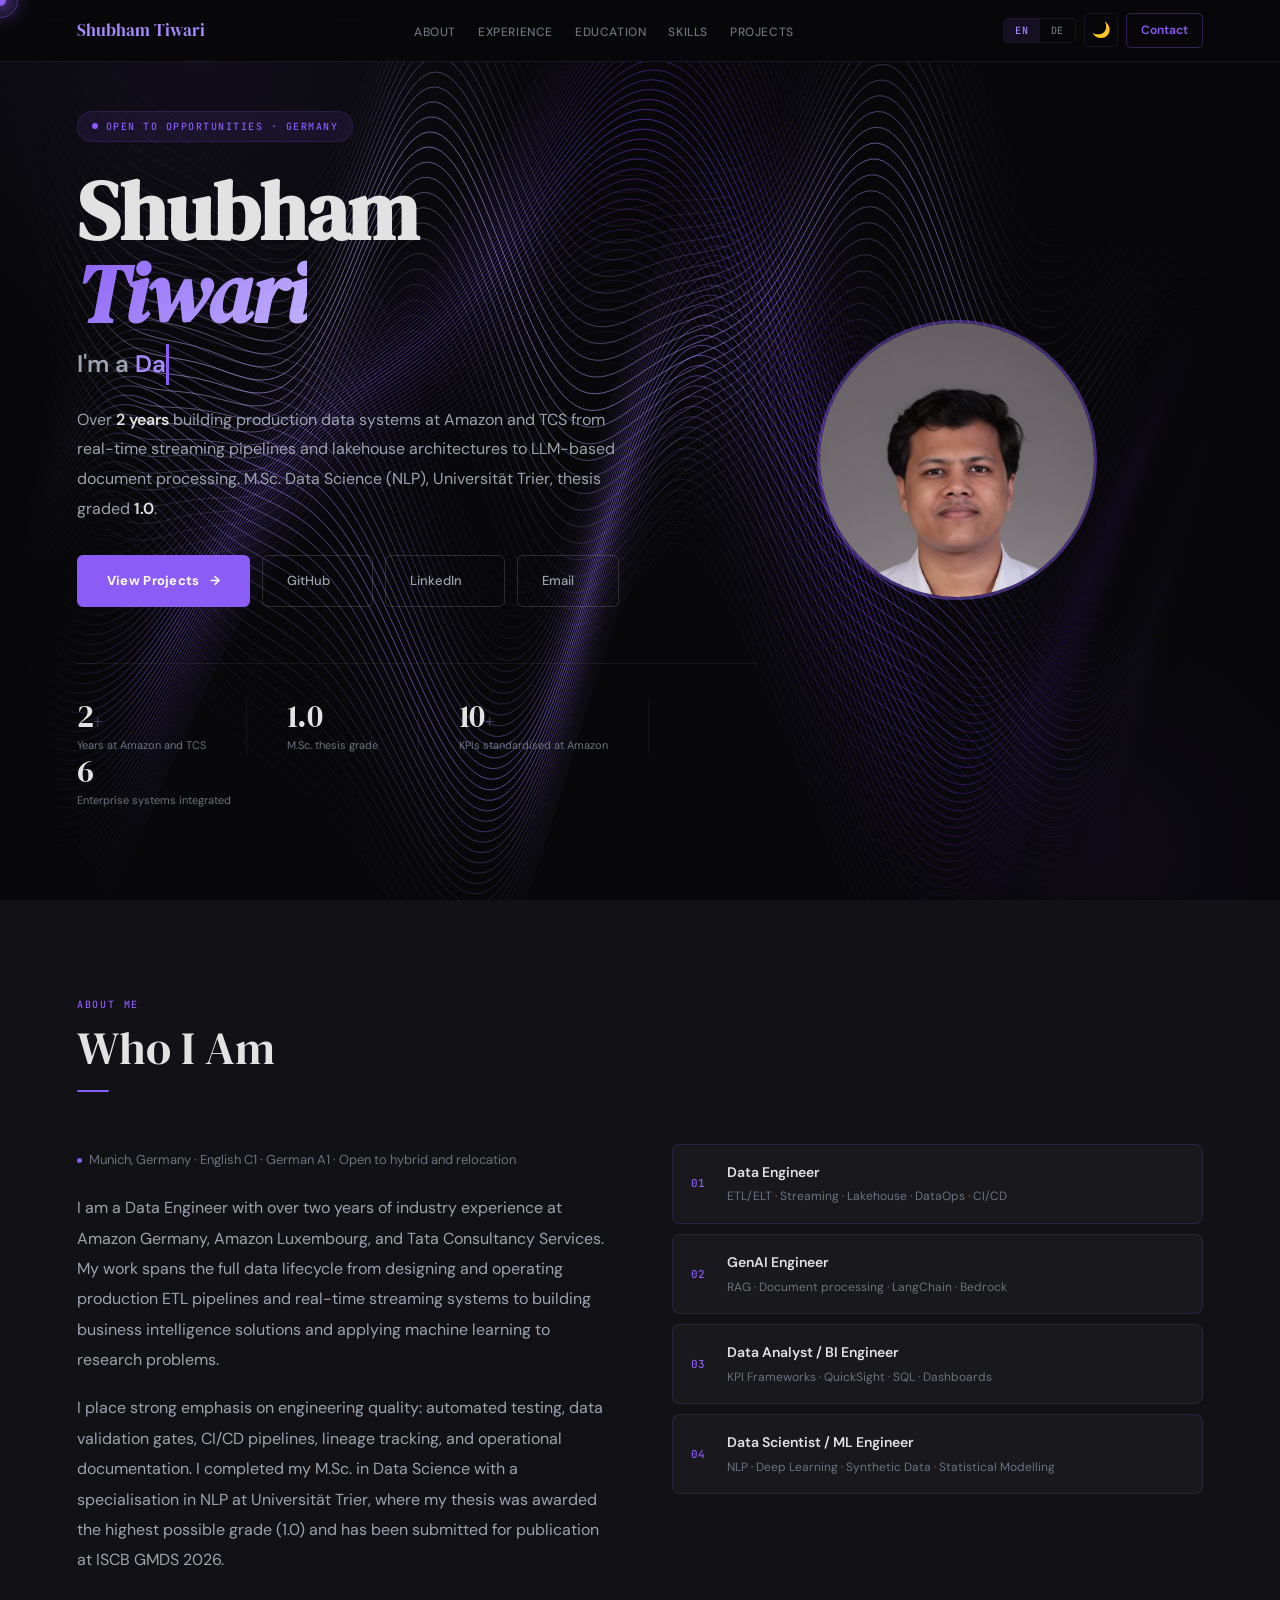
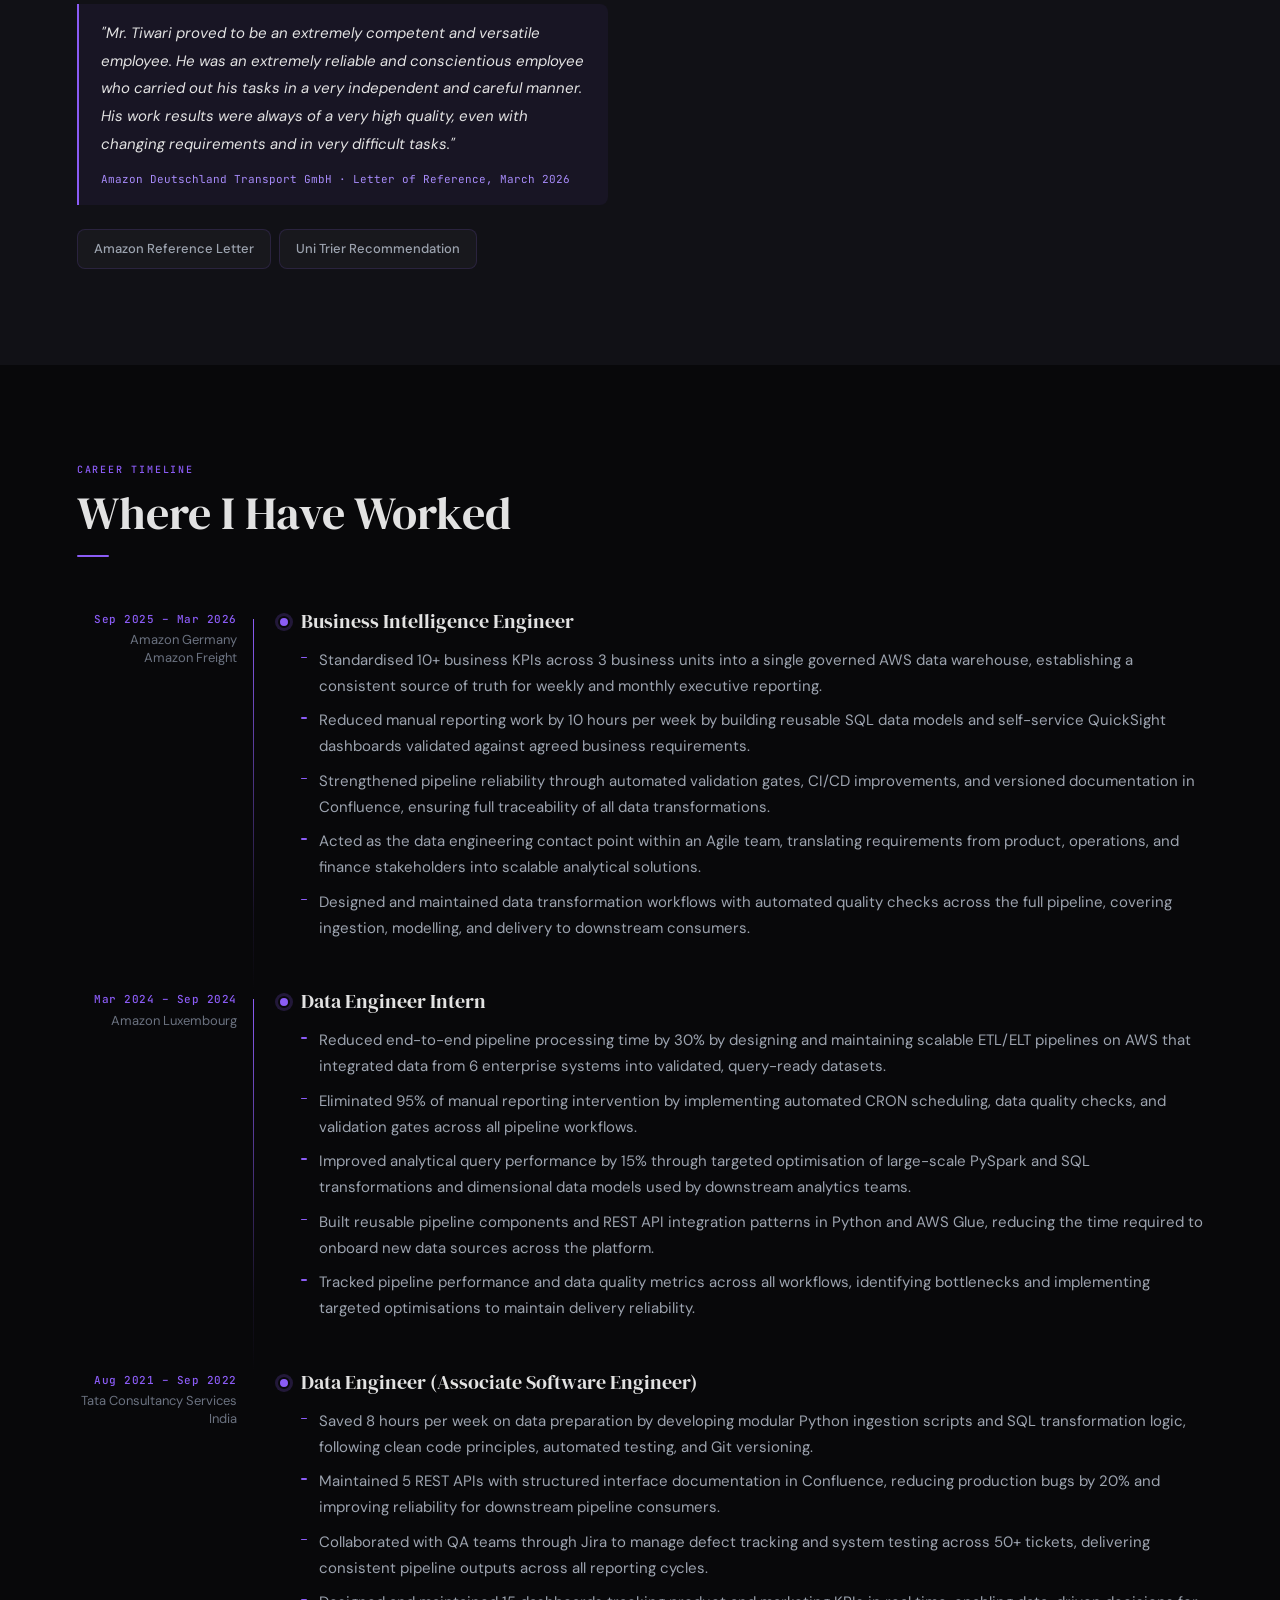
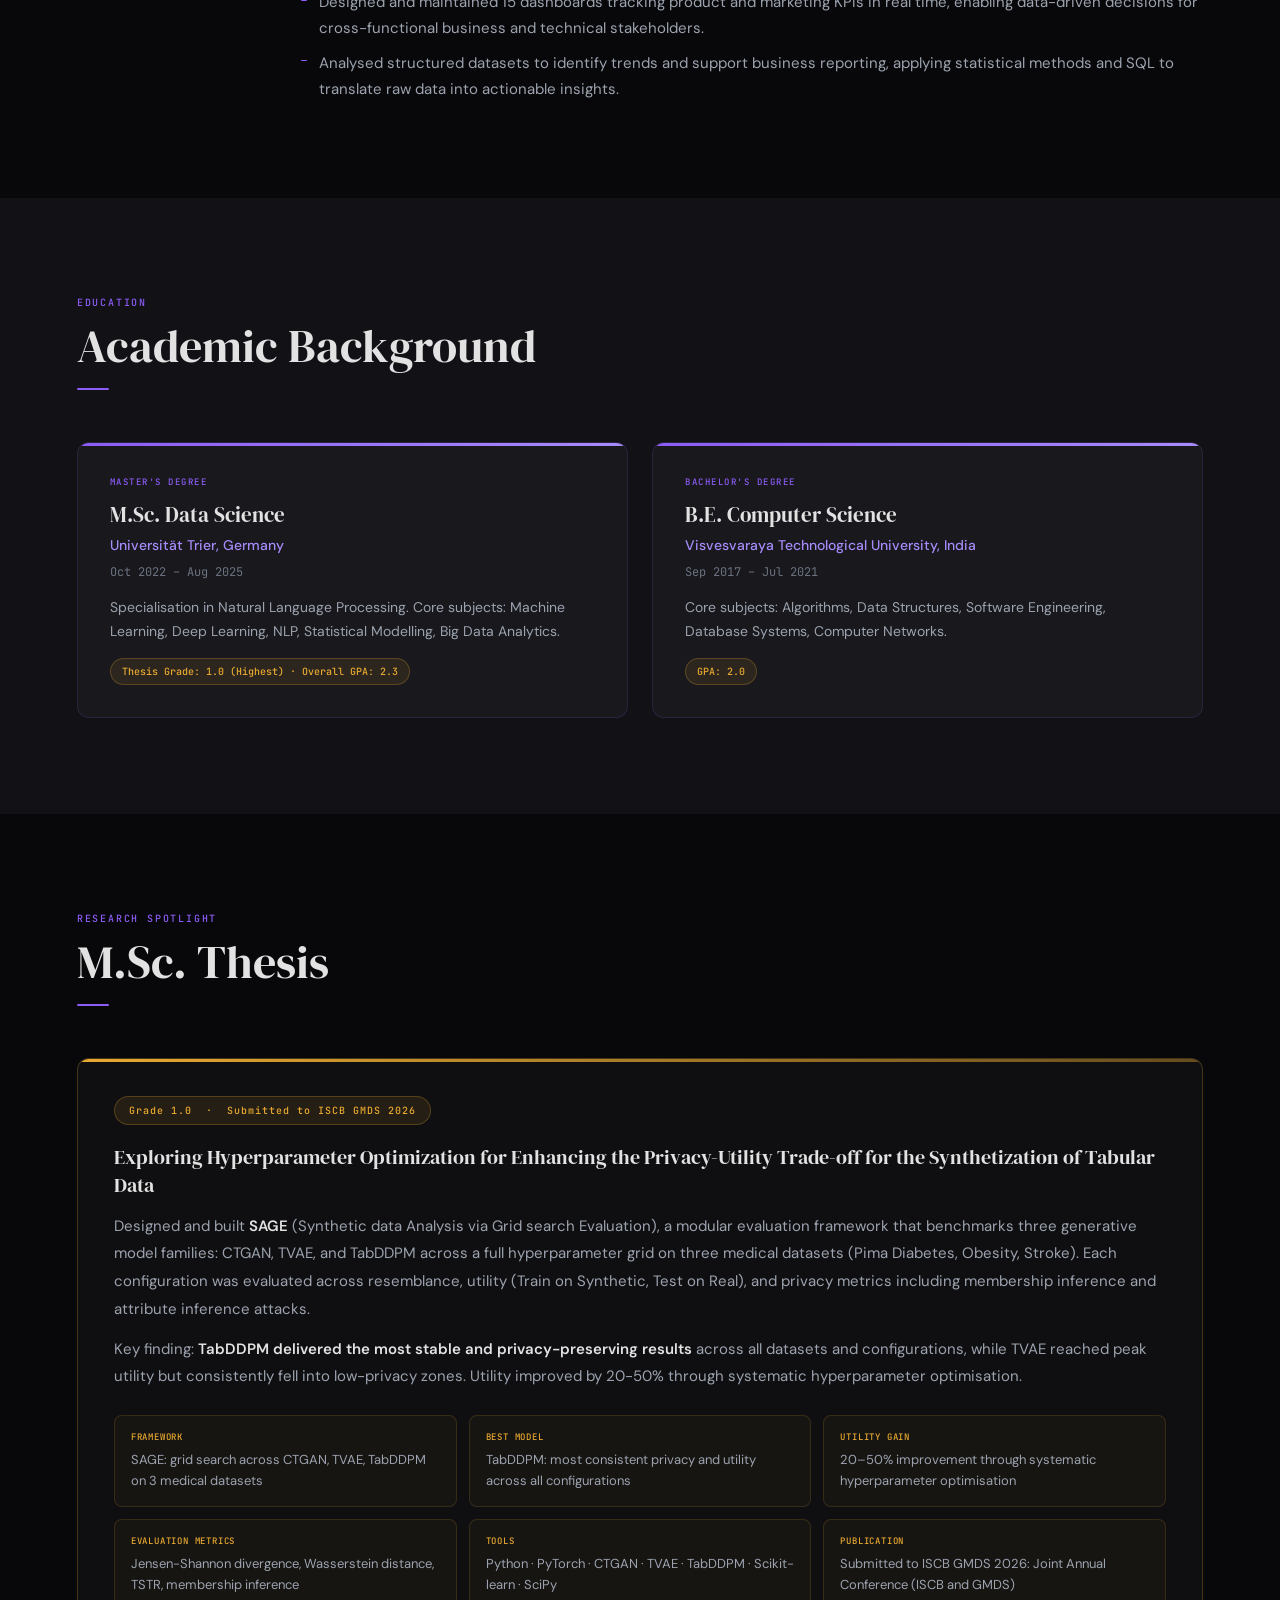
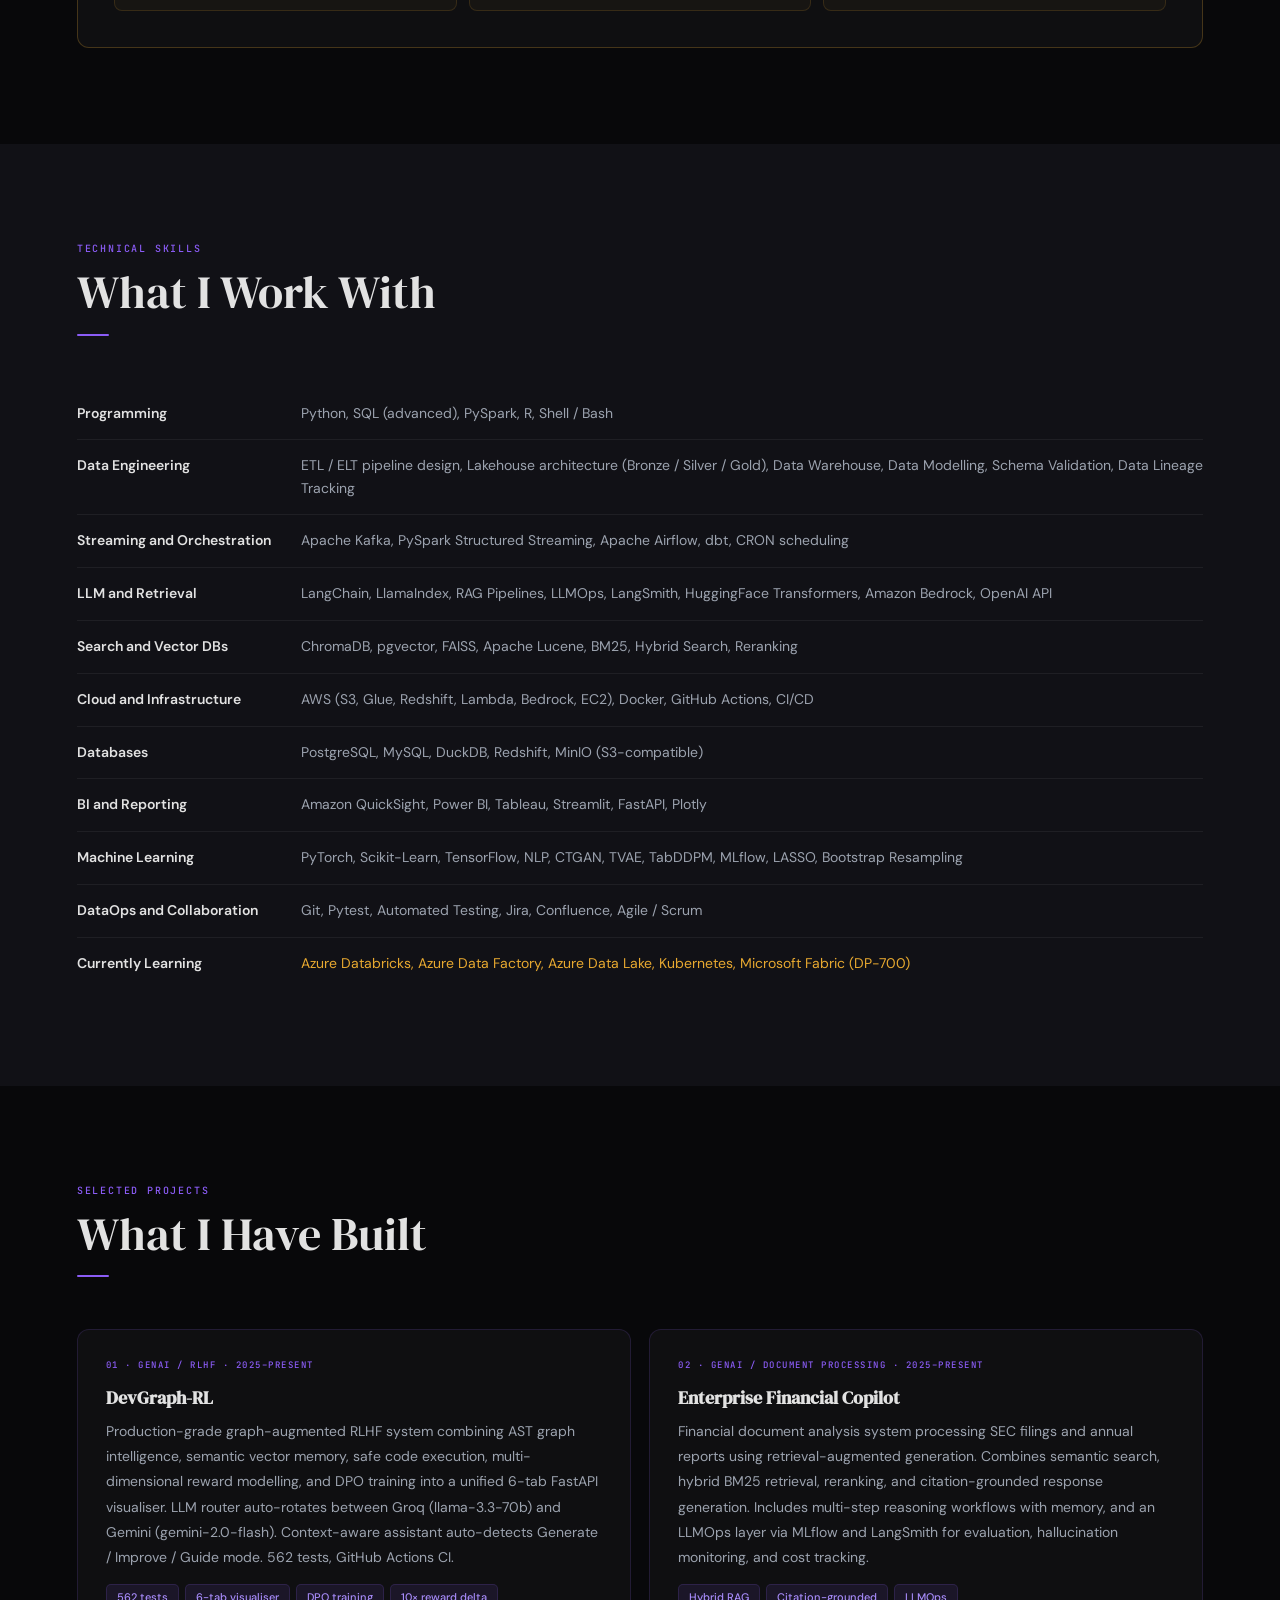
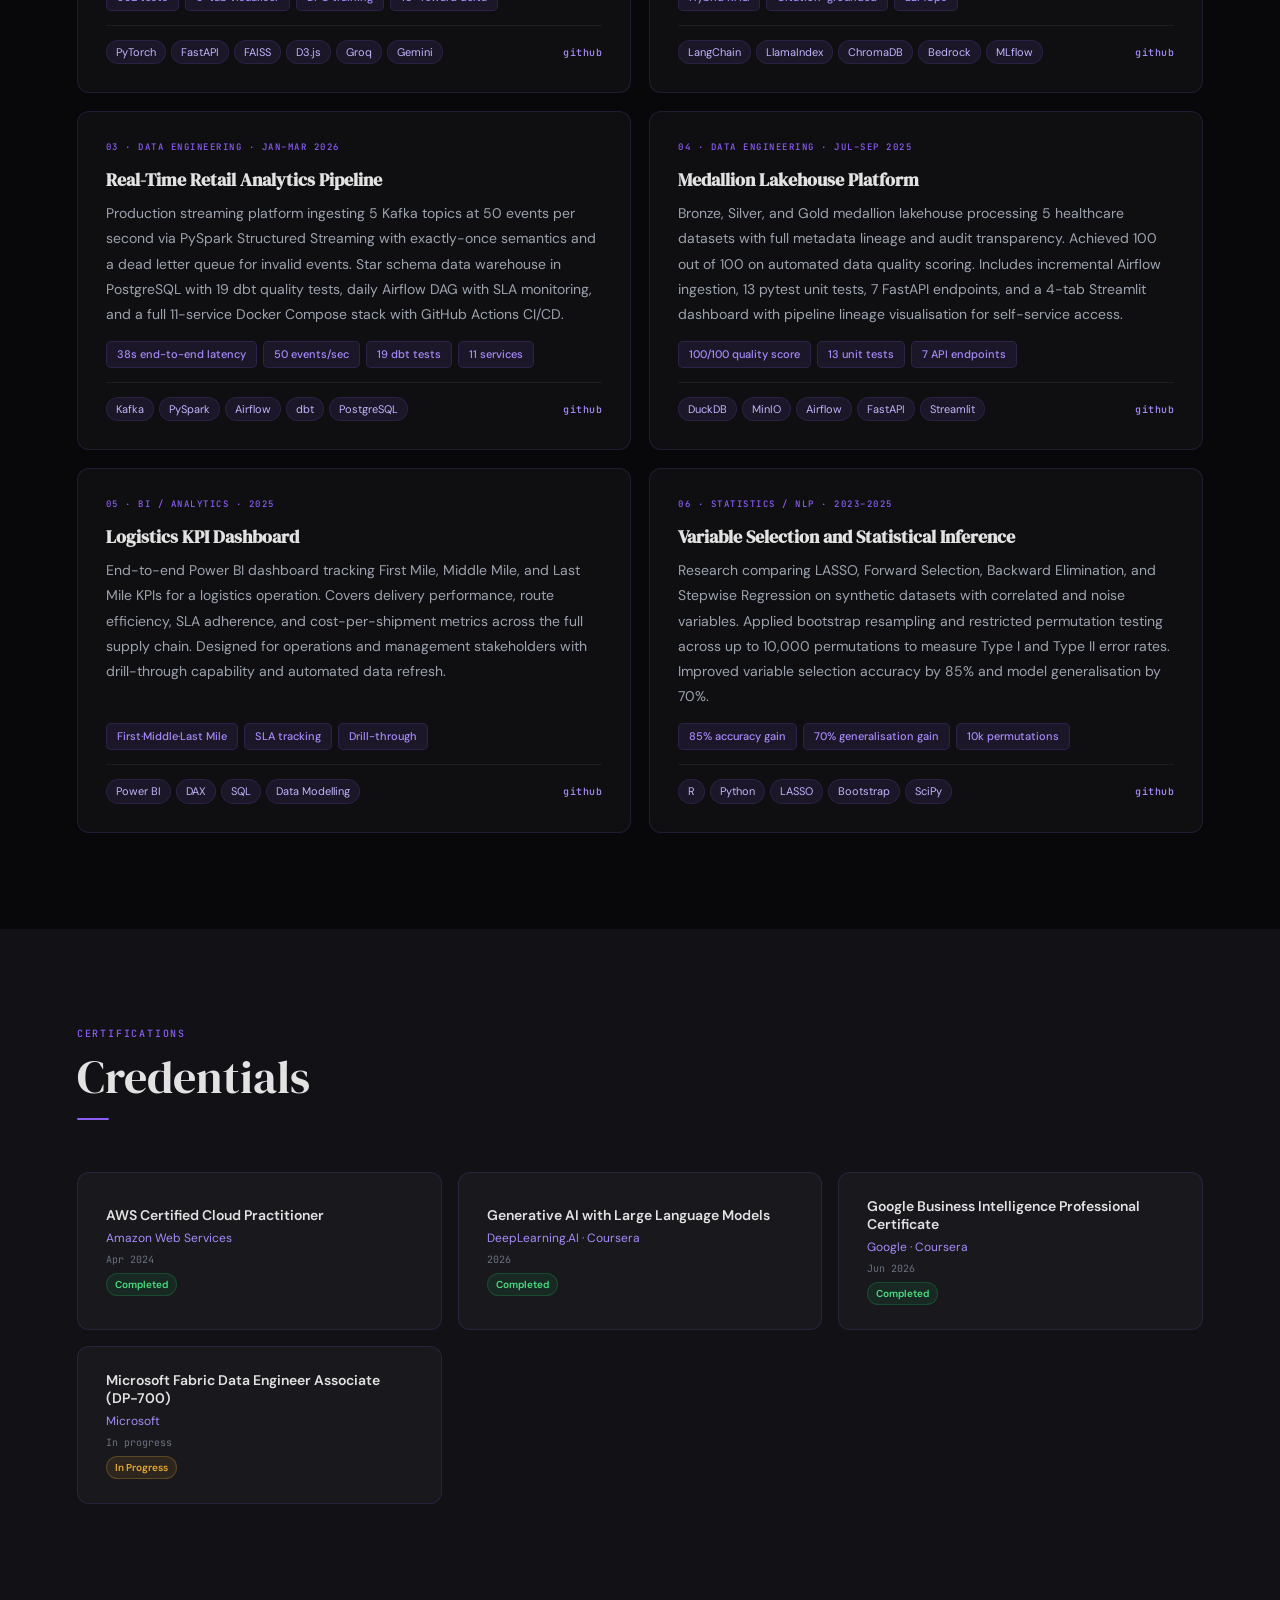
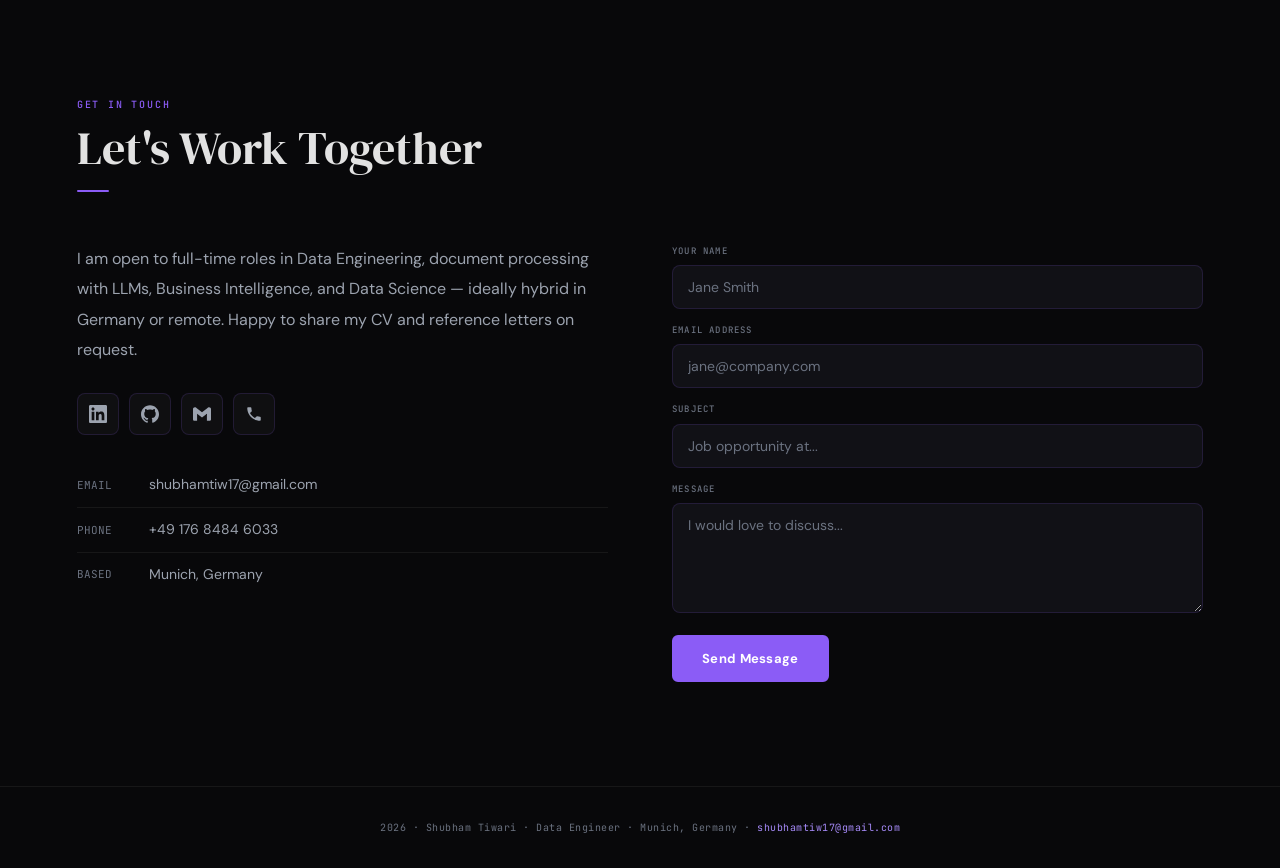
==== commit 59f257af: "Update index.html" ====
--- a/index.html
+++ b/index.html
@@ -1,4 +1,4 @@
-﻿<!DOCTYPE html>
+<!DOCTYPE html>
 <html lang="en" data-theme="dark">
 <head>
 <meta charset="UTF-8"/>
@@ -36,7 +36,6 @@
 html{scroll-behavior:smooth}
 body{font-family:'DM Sans',sans-serif;background:var(--bg);color:var(--text);line-height:1.7;font-size:16px;-webkit-font-smoothing:antialiased;transition:background 0.3s,color 0.3s}
 
-/* NAV */
 nav{position:fixed;top:0;left:0;right:0;z-index:100;display:flex;align-items:center;justify-content:space-between;padding:0 6%;height:62px;background:var(--nav-bg);backdrop-filter:blur(20px);border-bottom:0.5px solid var(--border)}
 .nav-logo{font-family:'DM Serif Display',serif;font-size:17px;color:var(--accent2)}
 .nav-links{display:flex;gap:2px;list-style:none}
@@ -51,167 +50,45 @@
 .nav-cta{font-size:12px;font-weight:600;color:var(--accent);border:0.5px solid var(--border3);border-radius:var(--rxs);padding:6px 14px;text-decoration:none;transition:all 0.18s}
 .nav-cta:hover{background:var(--accent-dim)}
 
-/* HERO */
 .hero{min-height:100vh;display:flex;flex-direction:column;justify-content:center;padding:100px 6% 80px;position:relative;overflow:hidden;cursor:none}
-
-/* Full-screen wave canvas behind everything */
-#wave-canvas{
-  position:absolute;top:0;left:0;
-  width:100%;height:100%;
-  pointer-events:none;z-index:0;
-}
-
-/* Custom Glow Cursor */
-#cursor-glow{
-  position:fixed;pointer-events:none;z-index:9999;
-  width:12px;height:12px;
-  background:var(--accent);
-  border-radius:50%;
-  transform:translate(-50%,-50%);
-  transition:transform 0.1s ease;
-  mix-blend-mode:screen;
-  filter:blur(0px);
-  box-shadow:0 0 20px 8px rgba(139,92,246,0.60);
-}
-#cursor-trail{
-  position:fixed;pointer-events:none;z-index:9998;
-  width:36px;height:36px;
-  border:1.5px solid rgba(139,92,246,0.40);
-  border-radius:50%;
-  transform:translate(-50%,-50%);
-  transition:left 0.12s ease,top 0.12s ease,width 0.2s ease,height 0.2s ease;
-}
+#wave-canvas{position:absolute;top:0;left:0;width:100%;height:100%;pointer-events:none;z-index:0}
+#cursor-glow{position:fixed;pointer-events:none;z-index:9999;width:12px;height:12px;background:var(--accent);border-radius:50%;transform:translate(-50%,-50%);transition:transform 0.1s ease;mix-blend-mode:screen;filter:blur(0px);box-shadow:0 0 20px 8px rgba(139,92,246,0.60)}
+#cursor-trail{position:fixed;pointer-events:none;z-index:9998;width:36px;height:36px;border:1.5px solid rgba(139,92,246,0.40);border-radius:50%;transform:translate(-50%,-50%);transition:left 0.12s ease,top 0.12s ease,width 0.2s ease,height 0.2s ease}
 
 .orb{position:absolute;pointer-events:none;border-radius:50%}
 .orb1{width:700px;height:700px;top:-300px;left:-150px;background:radial-gradient(circle,rgba(139,92,246,0.07) 0%,transparent 65%)}
 .orb2{width:500px;height:500px;bottom:-200px;right:-80px;background:radial-gradient(circle,rgba(109,40,217,0.05) 0%,transparent 65%)}
 
-.hero-inner{
-  max-width:1020px;position:relative;z-index:1;
-  display:grid;grid-template-columns:1fr 280px;
-  gap:60px;align-items:center
-}
-
-/* Hero text entrance */
+.hero-inner{max-width:1020px;position:relative;z-index:1;display:grid;grid-template-columns:1fr 280px;gap:60px;align-items:center}
 @keyframes heroFadeUp{from{opacity:0;transform:translateY(28px)}to{opacity:1;transform:translateY(0)}}
-
-.hero-eyebrow{
-  display:inline-flex;align-items:center;gap:8px;
-  font-family:'JetBrains Mono',monospace;font-size:10px;font-weight:500;
-  letter-spacing:1.5px;text-transform:uppercase;
-  color:var(--accent);background:var(--accent-dim);
-  border:0.5px solid var(--border);padding:6px 14px;
-  border-radius:99px;margin-bottom:28px;
-  animation:heroFadeUp 0.7s ease both 0.1s
-}
-
-/* Gradient hero name */
-.hero-name{
-  font-family:'DM Serif Display',serif;
-  font-size:clamp(48px,6.5vw,82px);
-  line-height:1.0;margin-bottom:8px;
-  letter-spacing:-1px;
-  animation:heroFadeUp 0.7s ease both 0.2s;
-  color:var(--text);
-}
-.hero-name em{
-  font-style:italic;
-  background:linear-gradient(135deg,#8b5cf6 0%,#a78bfa 50%,#c4b5fd 100%);
-  -webkit-background-clip:text;-webkit-text-fill-color:transparent;
-  background-clip:text;
-}
-
+.hero-eyebrow{display:inline-flex;align-items:center;gap:8px;font-family:'JetBrains Mono',monospace;font-size:10px;font-weight:500;letter-spacing:1.5px;text-transform:uppercase;color:var(--accent);background:var(--accent-dim);border:0.5px solid var(--border);padding:6px 14px;border-radius:99px;margin-bottom:28px;animation:heroFadeUp 0.7s ease both 0.1s}
+.hero-name{font-family:'DM Serif Display',serif;font-size:clamp(48px,6.5vw,82px);line-height:1.0;margin-bottom:8px;letter-spacing:-1px;animation:heroFadeUp 0.7s ease both 0.2s;color:var(--text)}
+.hero-name em{font-style:italic;background:linear-gradient(135deg,#8b5cf6 0%,#a78bfa 50%,#c4b5fd 100%);-webkit-background-clip:text;-webkit-text-fill-color:transparent;background-clip:text}
 .hero-roles{display:flex;flex-wrap:wrap;gap:7px;margin:18px 0 10px;animation:heroFadeUp 0.7s ease both 0.3s}
 .role-pill{font-size:12px;font-weight:500;padding:4px 13px;border-radius:99px;border:0.5px solid var(--border);color:var(--accent3);background:var(--accent-dim2)}
 .hero-sub{font-size:16px;color:var(--text2);max-width:540px;line-height:1.85;margin:10px 0 32px;animation:heroFadeUp 0.7s ease both 0.4s}
 .hero-sub strong{color:var(--text);font-weight:600}
 .hero-ctas{display:flex;gap:12px;flex-wrap:wrap;animation:heroFadeUp 0.7s ease both 0.5s}
-
 .blink{width:6px;height:6px;border-radius:50%;background:var(--accent);animation:blink 1.8s ease-in-out infinite}
 @keyframes blink{0%,100%{opacity:1}50%{opacity:0.2}}
 .cursor{display:inline-block;width:3px;background-color:var(--accent);animation:blinkCursor 1s step-end infinite}
 @keyframes blinkCursor{0%,100%{opacity:1}50%{opacity:0}}
 
-/* ══════════════════════════════════════════════
-   PREMIUM LIQUID-FILL BUTTONS
-   (inspired by cleanfolio / Codrops style)
-══════════════════════════════════════════════ */
-
-/* Primary — solid green, sweeps to dark on hover */
-.btn-primary{
-  display:inline-flex;align-items:center;gap:10px;
-  padding:13px 28px;
-  background:var(--accent);
-  color:#fff;
-  border:2px solid var(--accent);
-  border-radius:6px;
-  font-family:'DM Sans',sans-serif;
-  font-size:13px;font-weight:700;
-  letter-spacing:0.3px;
-  cursor:none;
-  text-decoration:none;
-  position:relative;overflow:hidden;
-  transition:color 0.38s ease;
-  z-index:1;
-}
-/* The liquid fill — starts at bottom, covers upward on hover */
-.btn-primary::after{
-  content:'';
-  position:absolute;
-  bottom:0;left:0;right:0;
-  height:0;
-  background:#0a0a0c;
-  transition:height 0.38s cubic-bezier(0.77,0,0.18,1);
-  z-index:-1;
-}
+.btn-primary{display:inline-flex;align-items:center;gap:10px;padding:13px 28px;background:var(--accent);color:#fff;border:2px solid var(--accent);border-radius:6px;font-family:'DM Sans',sans-serif;font-size:13px;font-weight:700;letter-spacing:0.3px;cursor:none;text-decoration:none;position:relative;overflow:hidden;transition:color 0.38s ease;z-index:1}
+.btn-primary::after{content:'';position:absolute;bottom:0;left:0;right:0;height:0;background:#0a0a0c;transition:height 0.38s cubic-bezier(0.77,0,0.18,1);z-index:-1}
 .btn-primary:hover{color:var(--accent2)}
 .btn-primary:hover::after{height:100%}
 .btn-primary:active{transform:scale(0.97)}
-
-/* Btn arrow icon that slides right on hover */
-.btn-primary .btn-arrow{
-  display:inline-block;
-  transition:transform 0.25s cubic-bezier(.34,1.56,.64,1);
-}
+.btn-primary .btn-arrow{display:inline-block;transition:transform 0.25s cubic-bezier(.34,1.56,.64,1)}
 .btn-primary:hover .btn-arrow{transform:translateX(4px)}
-
-/* Ghost — transparent with border, sweeps white fill on hover */
-.btn-ghost{
-  display:inline-flex;align-items:center;gap:10px;
-  padding:13px 24px;
-  background:transparent;
-  color:var(--text2);
-  border:1.5px solid rgba(255,255,255,0.15);
-  border-radius:6px;
-  font-family:'DM Sans',sans-serif;
-  font-size:13px;font-weight:500;
-  cursor:none;
-  text-decoration:none;
-  position:relative;overflow:hidden;
-  transition:color 0.38s ease, border-color 0.28s ease;
-  z-index:1;
-}
-.btn-ghost::after{
-  content:'';
-  position:absolute;
-  bottom:0;left:0;right:0;
-  height:0;
-  background:rgba(139,92,246,0.12);
-  transition:height 0.38s cubic-bezier(0.77,0,0.18,1);
-  z-index:-1;
-}
+.btn-ghost{display:inline-flex;align-items:center;gap:10px;padding:13px 24px;background:transparent;color:var(--text2);border:1.5px solid rgba(255,255,255,0.15);border-radius:6px;font-family:'DM Sans',sans-serif;font-size:13px;font-weight:500;cursor:none;text-decoration:none;position:relative;overflow:hidden;transition:color 0.38s ease, border-color 0.28s ease;z-index:1}
+.btn-ghost::after{content:'';position:absolute;bottom:0;left:0;right:0;height:0;background:rgba(139,92,246,0.12);transition:height 0.38s cubic-bezier(0.77,0,0.18,1);z-index:-1}
 .btn-ghost:hover{color:var(--accent2);border-color:var(--accent)}
 .btn-ghost:hover::after{height:100%}
 .btn-ghost:active{transform:scale(0.97)}
-
-.btn-ghost .btn-arrow{
-  display:inline-block;
-  transition:transform 0.25s cubic-bezier(.34,1.56,.64,1);
-  opacity:0;
-}
+.btn-ghost .btn-arrow{display:inline-block;transition:transform 0.25s cubic-bezier(.34,1.56,.64,1);opacity:0}
 .btn-ghost:hover .btn-arrow{transform:translateX(3px);opacity:1}
 
-/* Scroll reveal */
 .reveal{opacity:0;transform:translateY(32px);transition:opacity 0.65s ease,transform 0.65s ease}
 .reveal.visible{opacity:1;transform:translateY(0)}
 .hero-stats{display:flex;gap:0;flex-wrap:wrap;margin-top:56px;padding-top:36px;border-top:0.5px solid var(--border2)}
@@ -222,14 +99,12 @@
 .stat-label{font-size:11px;color:var(--text3);margin-top:4px}
 .hero-photo{width:280px;height:280px;border-radius:50%;object-fit:cover;object-position:center top;border:3px solid var(--photo-ring);display:block}
 
-/* SECTIONS */
 section{padding:96px 6%}
 .bg-alt{background:var(--bg2)}
 .stag{font-family:'JetBrains Mono',monospace;font-size:10px;font-weight:500;letter-spacing:1.8px;text-transform:uppercase;color:var(--accent);margin-bottom:10px}
 .stitle{font-family:'DM Serif Display',serif;font-size:clamp(32px,4vw,46px);color:var(--text);line-height:1.1;margin-bottom:16px}
 .sline{width:32px;height:2px;background:var(--accent);margin-bottom:52px;border-radius:1px}
 
-/* ABOUT */
 .about-grid{display:grid;grid-template-columns:1fr 1fr;gap:64px;align-items:start}
 .about-text p{color:var(--text2);font-size:16px;line-height:1.9;margin-bottom:18px}
 .about-quote{border-left:2px solid var(--accent);padding:16px 22px;margin:28px 0 20px;background:var(--accent-dim2);border-radius:0 var(--rs) var(--rs) 0;font-style:italic;color:var(--text);font-size:15px;line-height:1.85}
@@ -246,7 +121,6 @@
 .doc-link{display:inline-flex;align-items:center;gap:7px;padding:8px 16px;background:var(--card);border:0.5px solid var(--border);border-radius:var(--rs);color:var(--text2);text-decoration:none;font-size:13px;font-weight:500;transition:all 0.2s}
 .doc-link:hover{border-color:var(--border3);color:var(--accent2);background:var(--card-hover)}
 
-/* TIMELINE */
 .timeline-section{display:flex;flex-direction:column;gap:0}
 .tl-item{display:grid;grid-template-columns:160px 1fr;gap:32px;position:relative;padding-bottom:48px}
 .tl-item:last-child{padding-bottom:0}
@@ -263,7 +137,6 @@
 .tl-bullets li{font-size:15px;color:var(--text2);line-height:1.75;padding-left:18px;position:relative}
 .tl-bullets li::before{content:'';position:absolute;left:0;top:10px;width:6px;height:1.5px;background:var(--accent);border-radius:1px}
 
-/* EDUCATION */
 .edu-grid{display:grid;grid-template-columns:1fr 1fr;gap:24px}
 .edu-card{background:var(--card);border:0.5px solid var(--border);border-radius:var(--r);padding:32px;transition:all 0.2s;position:relative;overflow:hidden}
 .edu-card::before{content:'';position:absolute;top:0;left:0;right:0;height:3px;background:linear-gradient(90deg,var(--accent),var(--accent2))}
@@ -275,7 +148,6 @@
 .edu-detail{font-size:14px;color:var(--text2);line-height:1.7}
 .edu-badge{display:inline-block;margin-top:14px;font-family:'JetBrains Mono',monospace;font-size:10px;font-weight:500;color:var(--gold);background:var(--gold-dim);border:0.5px solid rgba(232,169,48,0.25);padding:4px 11px;border-radius:99px}
 
-/* THESIS SPOTLIGHT */
 .thesis-card{background:var(--card);border:0.5px solid rgba(232,169,48,0.25);border-radius:var(--r);padding:36px;position:relative;overflow:hidden}
 .thesis-card::before{content:'';position:absolute;top:0;left:0;right:0;height:3px;background:linear-gradient(90deg,var(--gold),rgba(232,169,48,0.4))}
 .thesis-badge{display:inline-flex;align-items:center;gap:7px;font-family:'JetBrains Mono',monospace;font-size:10px;font-weight:500;letter-spacing:1px;color:var(--gold);background:var(--gold-dim);border:0.5px solid rgba(232,169,48,0.25);padding:5px 14px;border-radius:99px;margin-bottom:18px}
@@ -287,14 +159,12 @@
 .thesis-label{font-family:'JetBrains Mono',monospace;font-size:9px;font-weight:500;color:var(--gold);margin-bottom:5px;letter-spacing:0.8px;text-transform:uppercase}
 .thesis-val{font-size:13px;color:var(--text2);line-height:1.6}
 
-/* SKILLS */
 .skills-list{display:flex;flex-direction:column;gap:0}
 .skill-row{display:grid;grid-template-columns:200px 1fr;gap:24px;align-items:baseline;padding:14px 0;border-bottom:0.5px solid var(--border2)}
 .skill-row:last-child{border-bottom:none}
 .skill-cat{font-size:14px;font-weight:600;color:var(--text)}
 .skill-vals{font-size:14px;color:var(--text2);line-height:1.65}
 
-/* PROJECTS */
 .proj-grid{display:grid;grid-template-columns:1fr 1fr;gap:18px}
 .proj-card{background:var(--card);border:0.5px solid var(--border);border-radius:var(--r);padding:28px;display:flex;flex-direction:column;transition:all 0.22s}
 .proj-card:hover{background:var(--card-hover);border-color:var(--border3);transform:translateY(-3px)}
@@ -309,7 +179,6 @@
 .proj-link{font-family:'JetBrains Mono',monospace;font-size:10px;color:var(--accent2);text-decoration:none;font-weight:500;flex-shrink:0;letter-spacing:0.5px;transition:color 0.15s}
 .proj-link:hover{color:var(--accent)}
 
-/* CERTIFICATIONS */
 .cert-grid{display:grid;grid-template-columns:repeat(auto-fit,minmax(300px,1fr));gap:16px}
 .cert-card{background:var(--card);border:0.5px solid var(--border);border-radius:var(--r);padding:24px 28px;display:flex;align-items:center;gap:20px;transition:all 0.2s;text-decoration:none}
 .cert-card:hover{background:var(--card-hover);border-color:var(--border3);transform:translateY(-2px)}
@@ -323,7 +192,6 @@
 .cert-done{background:rgba(34,197,94,0.1);color:#4ade80;border:0.5px solid rgba(34,197,94,0.2)}
 .cert-progress{background:var(--gold-dim);color:var(--gold);border:0.5px solid rgba(232,169,48,0.25)}
 
-/* CONTACT */
 .contact-grid{display:grid;grid-template-columns:1fr 1fr;gap:64px;align-items:start}
 .contact-intro{font-size:16px;color:var(--text2);line-height:1.9;margin-bottom:28px}
 .social-icons{display:flex;gap:10px;margin-bottom:28px}
@@ -347,7 +215,6 @@
 ::-webkit-scrollbar-track{background:var(--bg)}
 ::-webkit-scrollbar-thumb{background:rgba(139,92,246,0.25);border-radius:2px}
 
-/* LANG SWITCHING */
 [data-lang="en"] .de{display:none}
 [data-lang="de"] .en{display:none}
 
@@ -367,7 +234,6 @@
 </head>
 <body data-lang="en">
 
-<!-- Custom cursor -->
 <div id="cursor-glow"></div>
 <div id="cursor-trail"></div>
 
@@ -391,7 +257,6 @@
   </div>
 </nav>
 
-<!-- HERO -->
 <section class="hero" id="home">
   <canvas id="wave-canvas"></canvas>
   <div class="orb orb1"></div><div class="orb orb2"></div>
@@ -427,7 +292,6 @@
           <div class="stat-label en">M.Sc. thesis grade</div>
           <div class="stat-label de">M.Sc. Abschlussnote Thesis</div>
         </div>
-        
         <div class="stat-item">
           <div class="stat-val">10<span>+</span></div>
           <div class="stat-label en">KPIs standardised at Amazon</div>
@@ -440,11 +304,10 @@
         </div>
       </div>
     </div>
-    <img class="hero-photo" src="[data-uri]" alt="Shubham Tiwari"/>
+    <img class="hero-photo" src="[data-uri]" alt="Shubham Tiwari"/>
   </div>
 </section>
 
-<!-- ABOUT -->
 <section id="about" class="bg-alt">
   <div class="stag en">About Me</div>
   <div class="stag de">Über mich</div>
@@ -484,7 +347,6 @@
   </div>
 </section>
 
-<!-- EXPERIENCE -->
 <section id="experience">
   <div class="stag en">Career Timeline</div>
   <div class="stag de">Beruflicher Werdegang</div>
@@ -570,7 +432,6 @@
   </div>
 </section>
 
-<!-- EDUCATION -->
 <section id="education" class="bg-alt">
   <div class="stag en">Education</div>
   <div class="stag de">Ausbildung</div>
@@ -605,7 +466,6 @@
   </div>
 </section>
 
-<!-- THESIS SPOTLIGHT -->
 <section id="thesis">
   <div class="stag en">Research Spotlight</div>
   <div class="stag de">Forschungs-Highlight</div>
@@ -631,7 +491,6 @@
   </div>
 </section>
 
-<!-- SKILLS -->
 <section id="skills" class="bg-alt">
   <div class="stag en">Technical Skills</div>
   <div class="stag de">Technische Kenntnisse</div>
@@ -742,7 +601,6 @@
   </div>
 </section>
 
-<!-- CERTIFICATIONS -->
 <section id="certifications" class="bg-alt">
   <div class="stag en">Certifications</div>
   <div class="stag de">Zertifizierungen</div>
@@ -761,16 +619,15 @@
         <span class="cert-status cert-done de">Abgeschlossen</span>
       </div>
     </a>
-    <a href="https://www.coursera.org/learn/generative-ai-with-llms" target="_blank" class="cert-card">
+    <a href="https://github.com/shubhamtiw17/Portfolio/blob/main/LLM.pdf" target="_blank" class="cert-card">
       <img class="cert-logo" src="https://upload.wikimedia.org/wikipedia/commons/thumb/5/51/Coursera_logo_2.svg/2560px-Coursera_logo_2.svg.png" alt="Coursera" onerror="this.style.display='none'" style="border-radius:6px"/>
       <div class="cert-info">
         <div class="cert-name en">Generative AI with Large Language Models</div>
         <div class="cert-name de">Generative KI mit großen Sprachmodellen</div>
         <div class="cert-issuer">DeepLearning.AI · Coursera</div>
-        <div class="cert-date en">In progress</div>
-        <div class="cert-date de">In Bearbeitung</div>
-        <span class="cert-status cert-progress en">In Progress</span>
-        <span class="cert-status cert-progress de">In Bearbeitung</span>
+        <div class="cert-date">2026</div>
+        <span class="cert-status cert-done en">Completed</span>
+        <span class="cert-status cert-done de">Abgeschlossen</span>
       </div>
     </a>
     <a href="BIE.pdf" target="_blank" class="cert-card">
@@ -784,21 +641,21 @@
         <span class="cert-status cert-done de">Abgeschlossen</span>
       </div>
     </a>
-    <a href="https://www.deeplearning.ai/courses/natural-language-processing-specialization/" target="_blank" class="cert-card">
-      <img class="cert-logo" src="https://upload.wikimedia.org/wikipedia/commons/thumb/5/51/Coursera_logo_2.svg/2560px-Coursera_logo_2.svg.png" alt="Coursera" onerror="this.style.display='none'" style="border-radius:6px"/>
+    <a href="https://learn.microsoft.com/en-us/credentials/certifications/exams/dp-700/" target="_blank" class="cert-card">
+      <img class="cert-logo" src="https://upload.wikimedia.org/wikipedia/commons/4/44/Microsoft_logo.svg" alt="Microsoft" onerror="this.style.display='none'"/>
       <div class="cert-info">
-        <div class="cert-name en">Natural Language Processing Specialisation</div>
-        <div class="cert-name de">NLP Spezialisierung</div>
-        <div class="cert-issuer">DeepLearning.AI · Coursera</div>
-        <div class="cert-date">Mar 2025</div>
-        <span class="cert-status cert-done en">Completed</span>
-        <span class="cert-status cert-done de">Abgeschlossen</span>
+        <div class="cert-name en">Microsoft Fabric Data Engineer Associate (DP-700)</div>
+        <div class="cert-name de">Microsoft Fabric Data Engineer Associate (DP-700)</div>
+        <div class="cert-issuer">Microsoft</div>
+        <div class="cert-date en">In progress</div>
+        <div class="cert-date de">In Bearbeitung</div>
+        <span class="cert-status cert-progress en">In Progress</span>
+        <span class="cert-status cert-progress de">In Bearbeitung</span>
       </div>
     </a>
   </div>
 </section>
 
-<!-- CONTACT -->
 <section id="contact">
   <div class="stag en">Get In Touch</div>
   <div class="stag de">Kontakt aufnehmen</div>
@@ -879,7 +736,6 @@
 
 setLang('en');
 
-// -- CUSTOM GLOW CURSOR --
 (function(){
   const glow  = document.getElementById('cursor-glow');
   const trail = document.getElementById('cursor-trail');
@@ -910,9 +766,8 @@
   });
 })();
 
-// -- TYPEWRITER EFFECT --
-var rolesEn = ["Data Engineer","GenAI Engineer","Data Analyst","ML Engineer","AI Enthusiast"];
-var rolesDe = ["Data Engineer","KI-Ingenieur","Datenanalyst","ML-Ingenieur","KI-Enthusiast"];
+var rolesEn = ["Data Engineer","AI Engineer"];
+var rolesDe = ["Data Engineer","KI-Ingenieur"];
 var typewriterElementEn = document.querySelector(".typewriter-text-en");
 var typewriterElementDe = document.querySelector(".typewriter-text-de");
 var roleIndex=0, charIndex=0, isDeleting=false;
@@ -934,7 +789,6 @@
 }
 document.addEventListener("DOMContentLoaded",function(){ setTimeout(type,1000); });
 
-// -- DRAMATIC FULL-SCREEN RIBBON WAVE (Yuji Sato style) --
 (function(){
   var canvas = document.getElementById('wave-canvas');
   if(!canvas) return;
@@ -993,7 +847,6 @@
   window.addEventListener('resize',function(){ cancelAnimationFrame(raf); resize(); t=0; frame(); });
 })();
 
-// -- SCROLL REVEAL --
 (function(){
   var els = document.querySelectorAll(
     'section > *:not(.orb):not(canvas), .proj-card,.edu-card,.cert-card,.role-card,.tl-item'
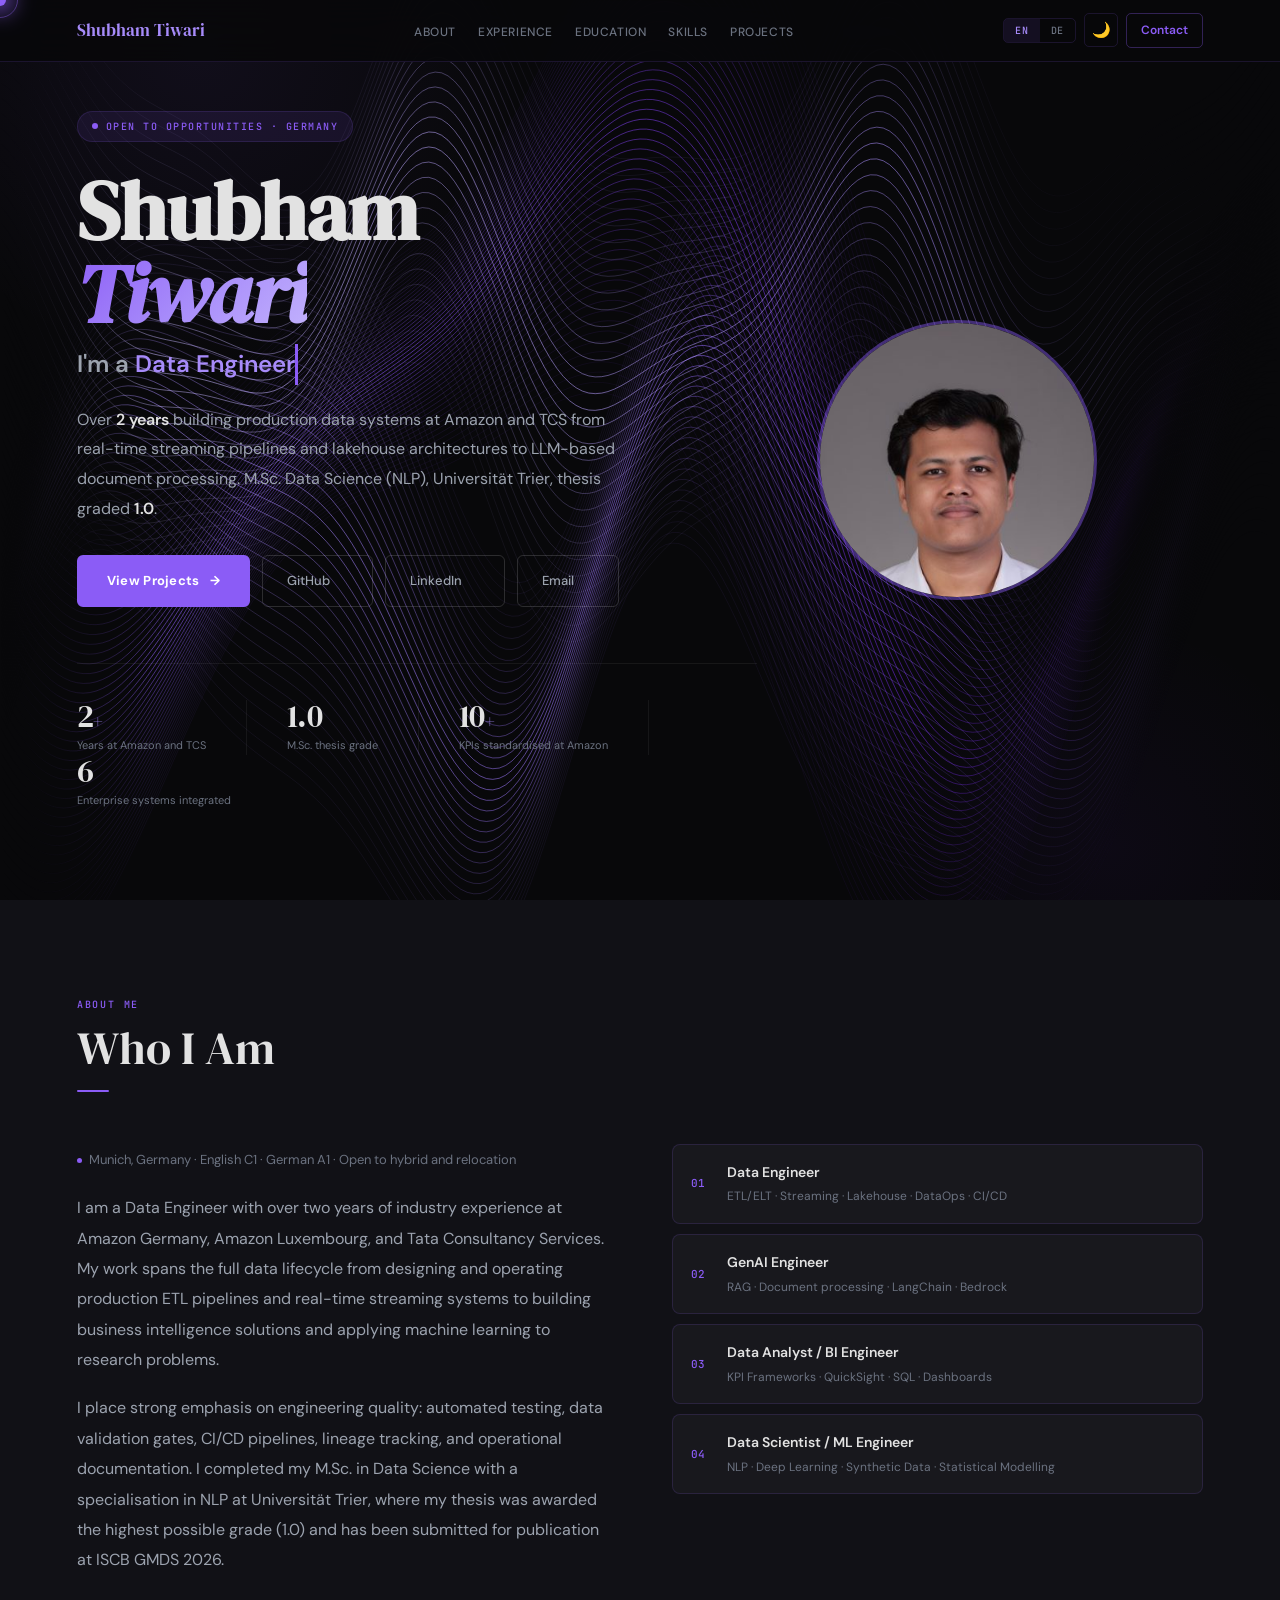
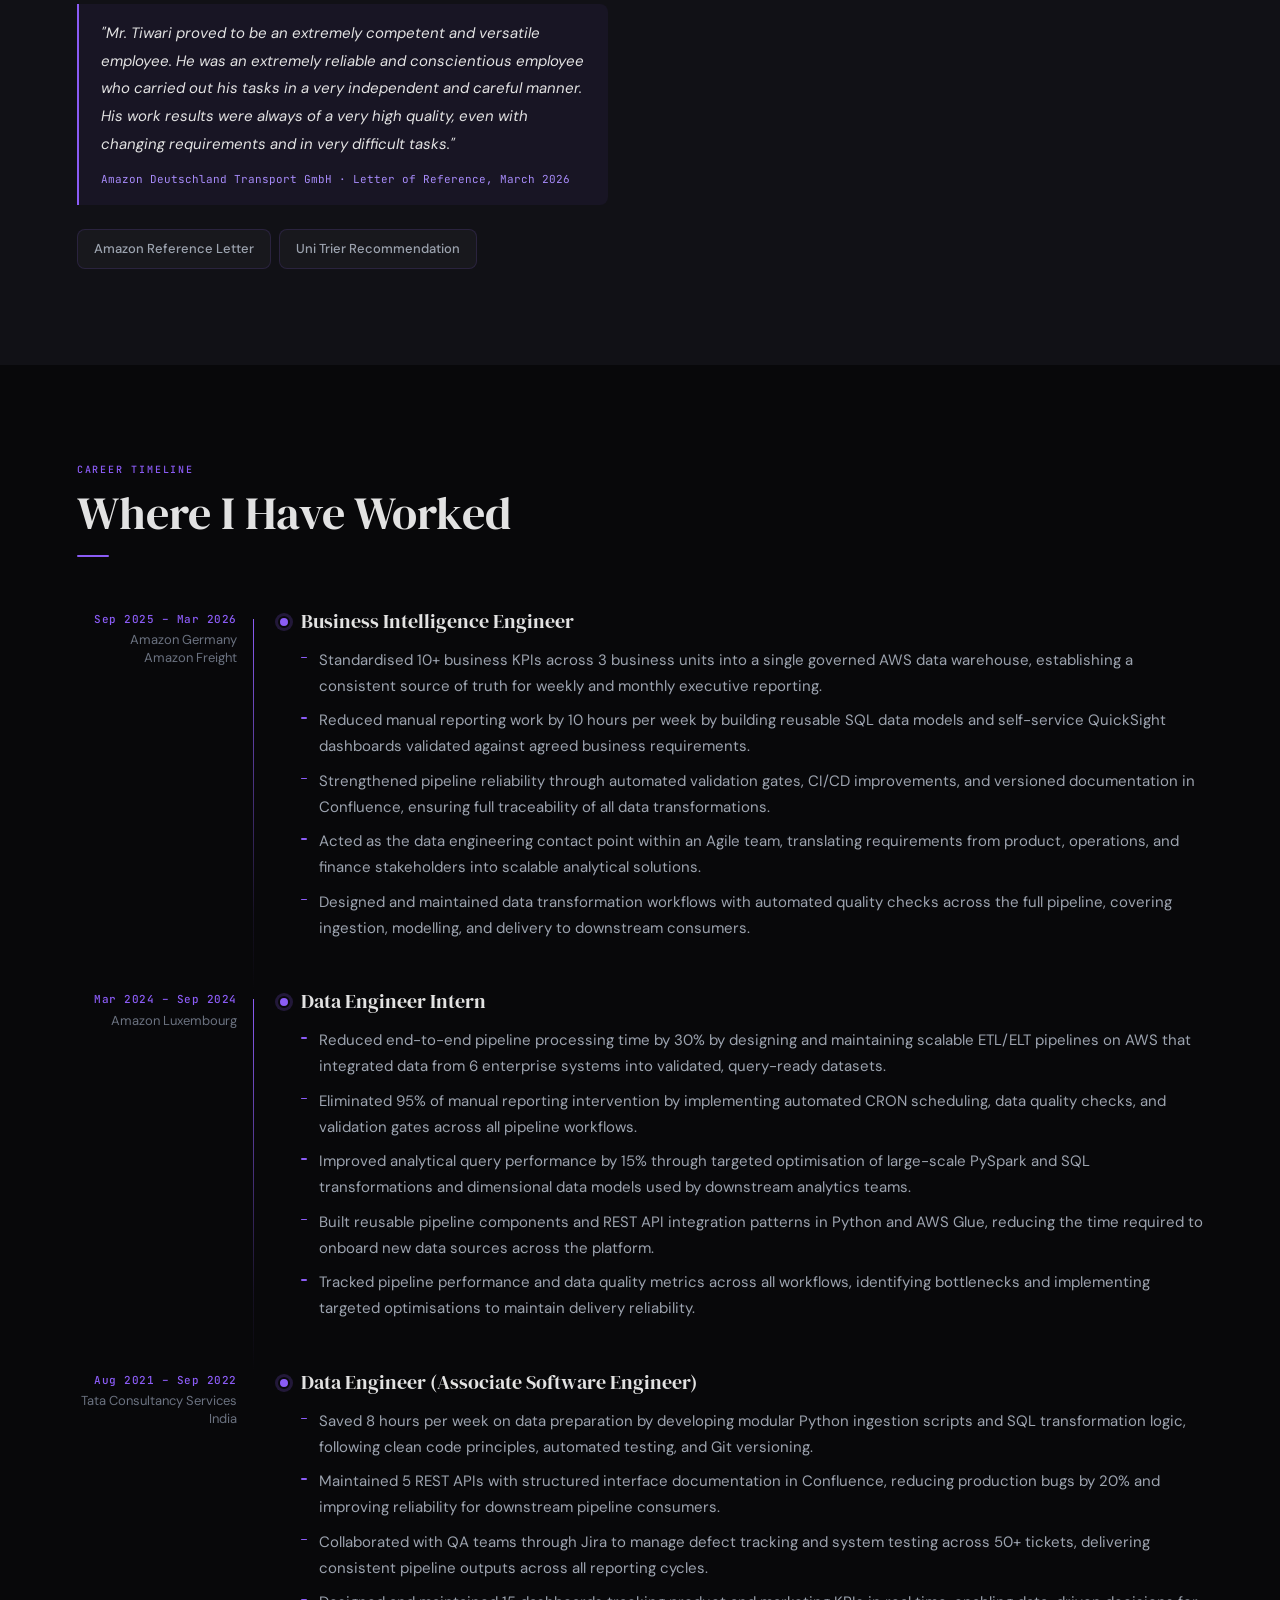
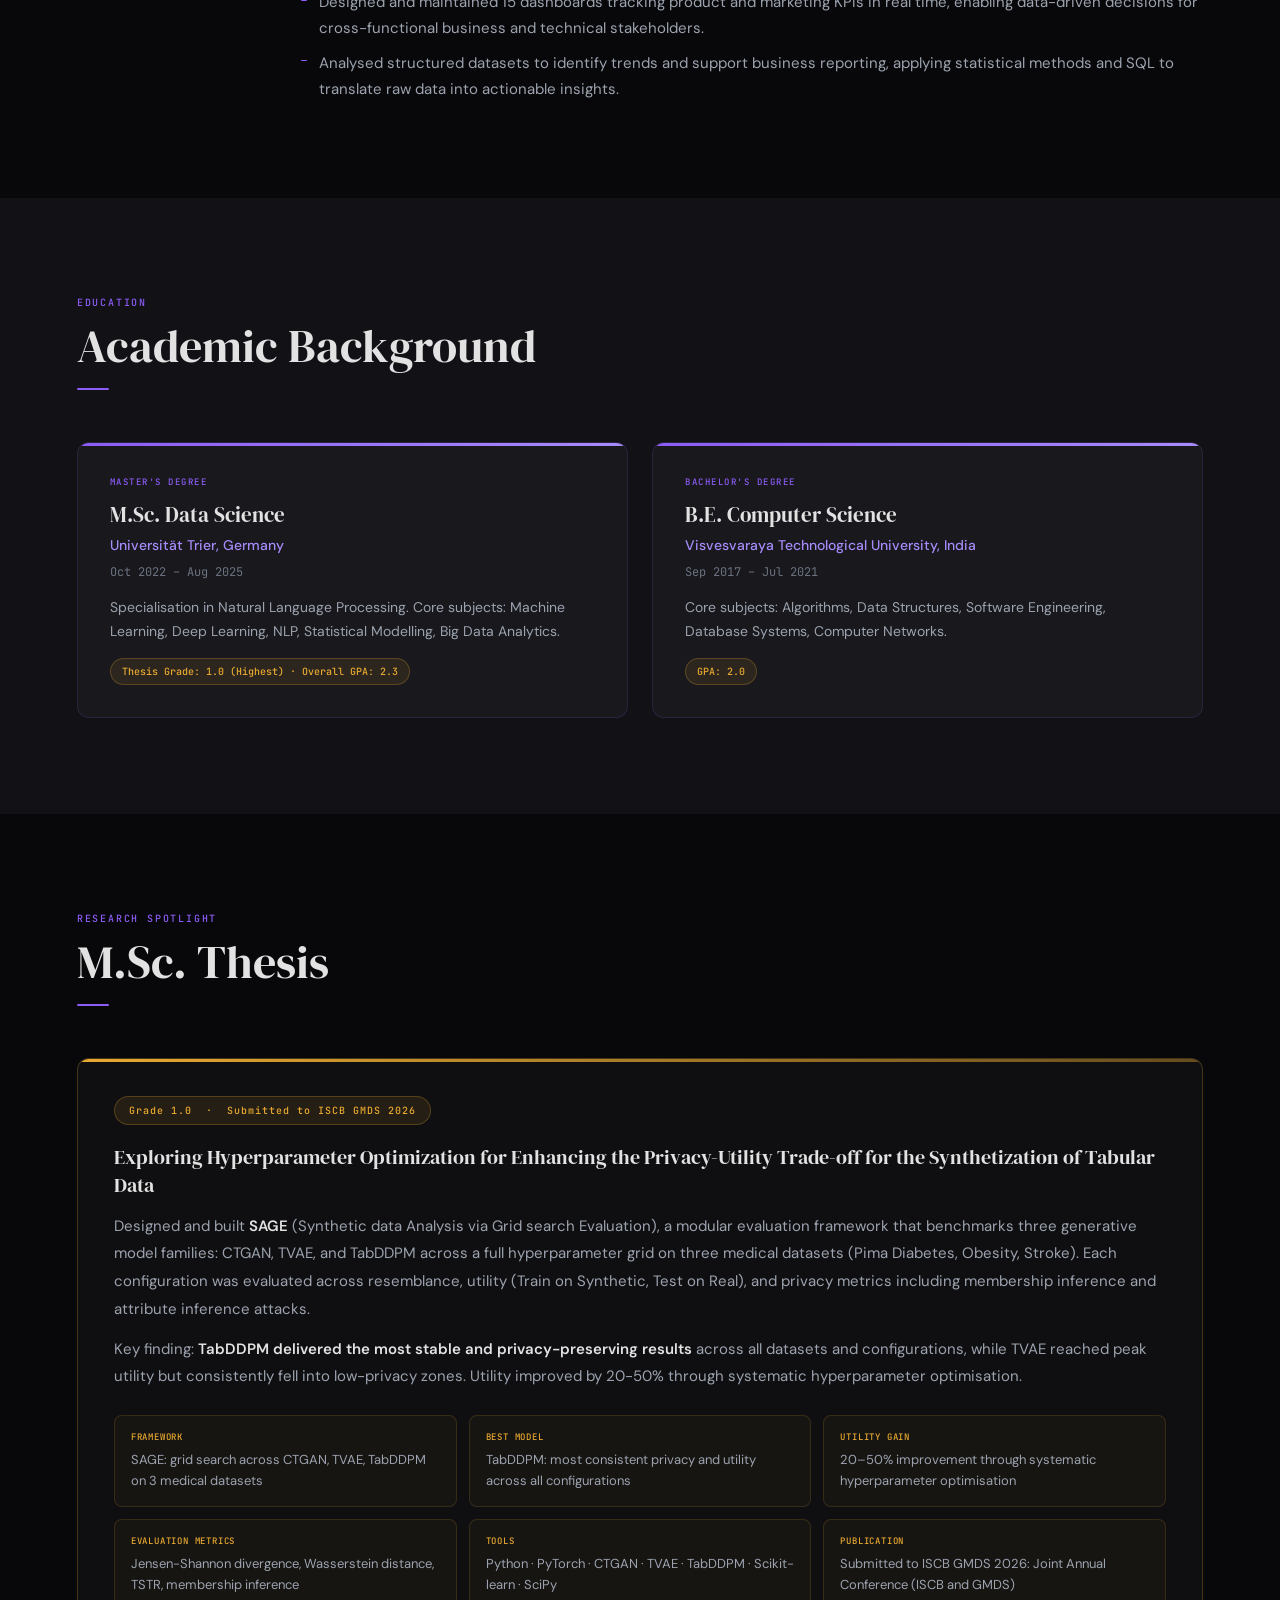
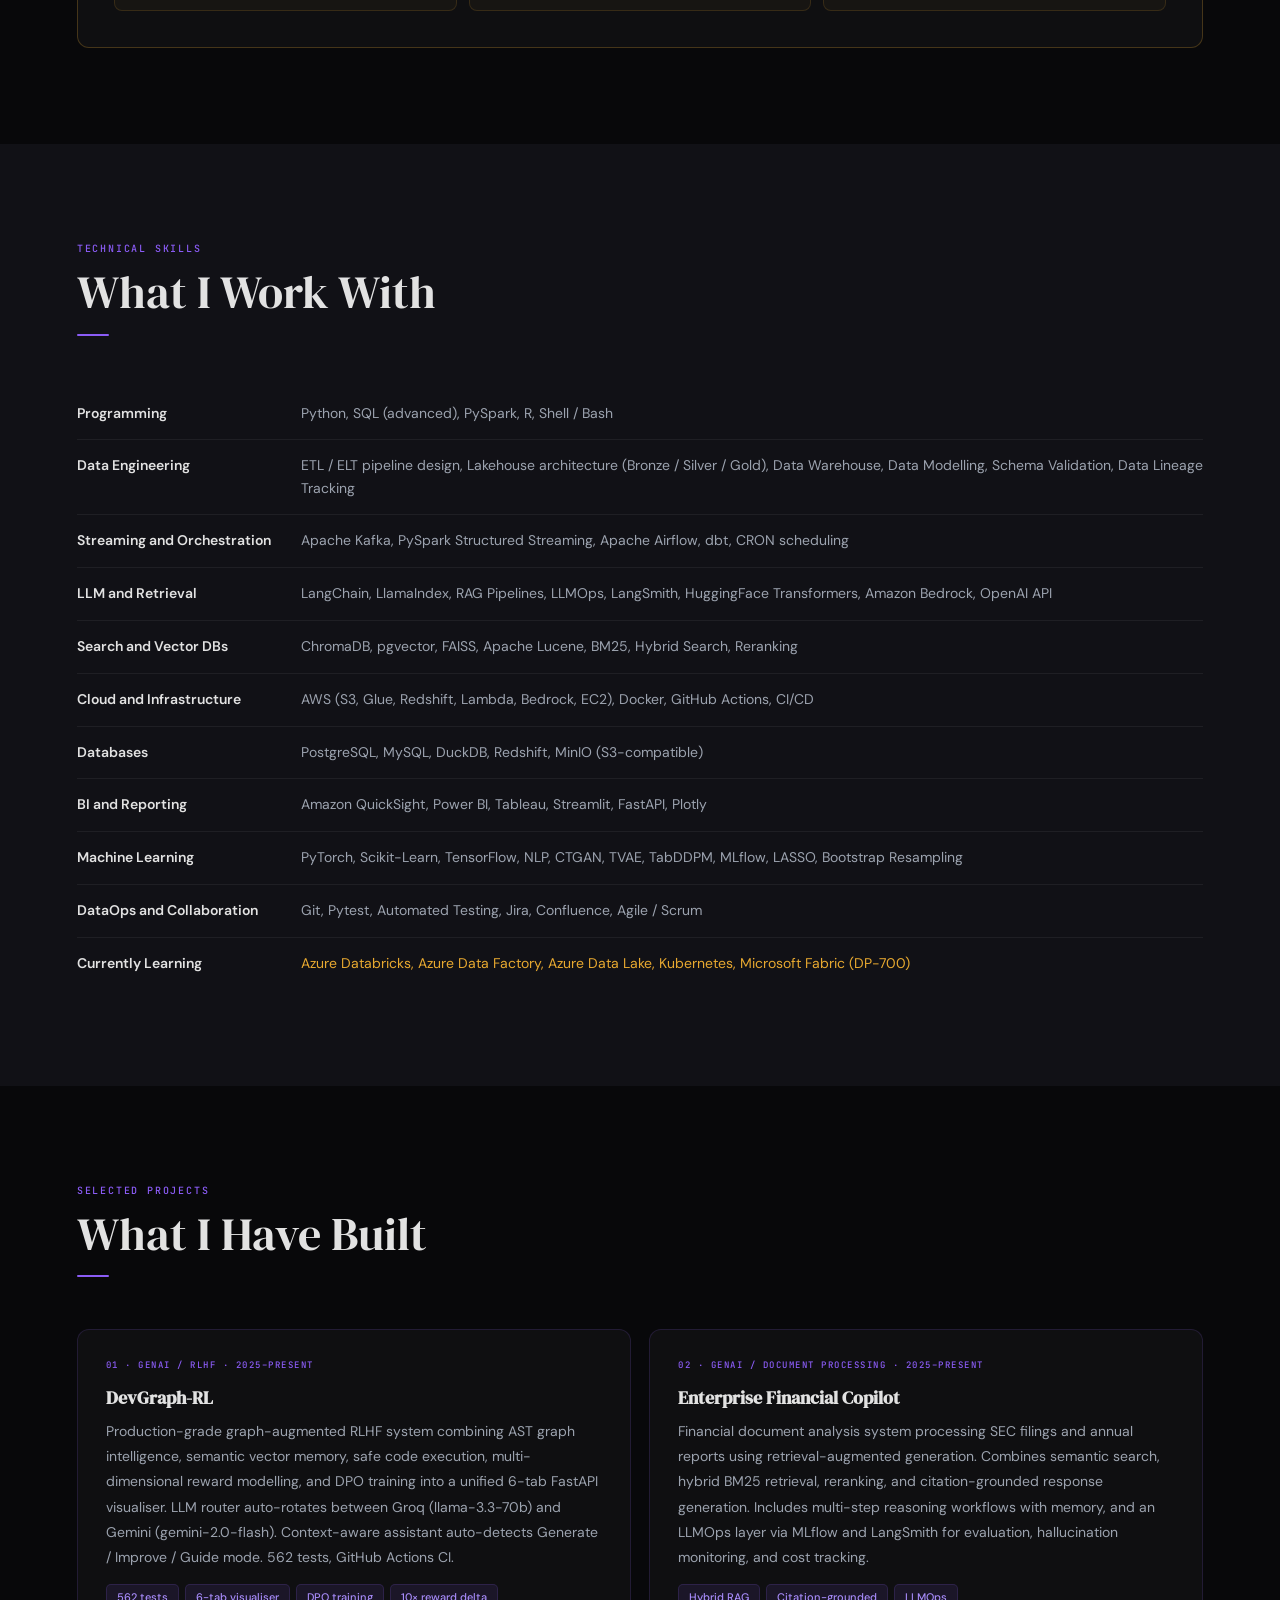
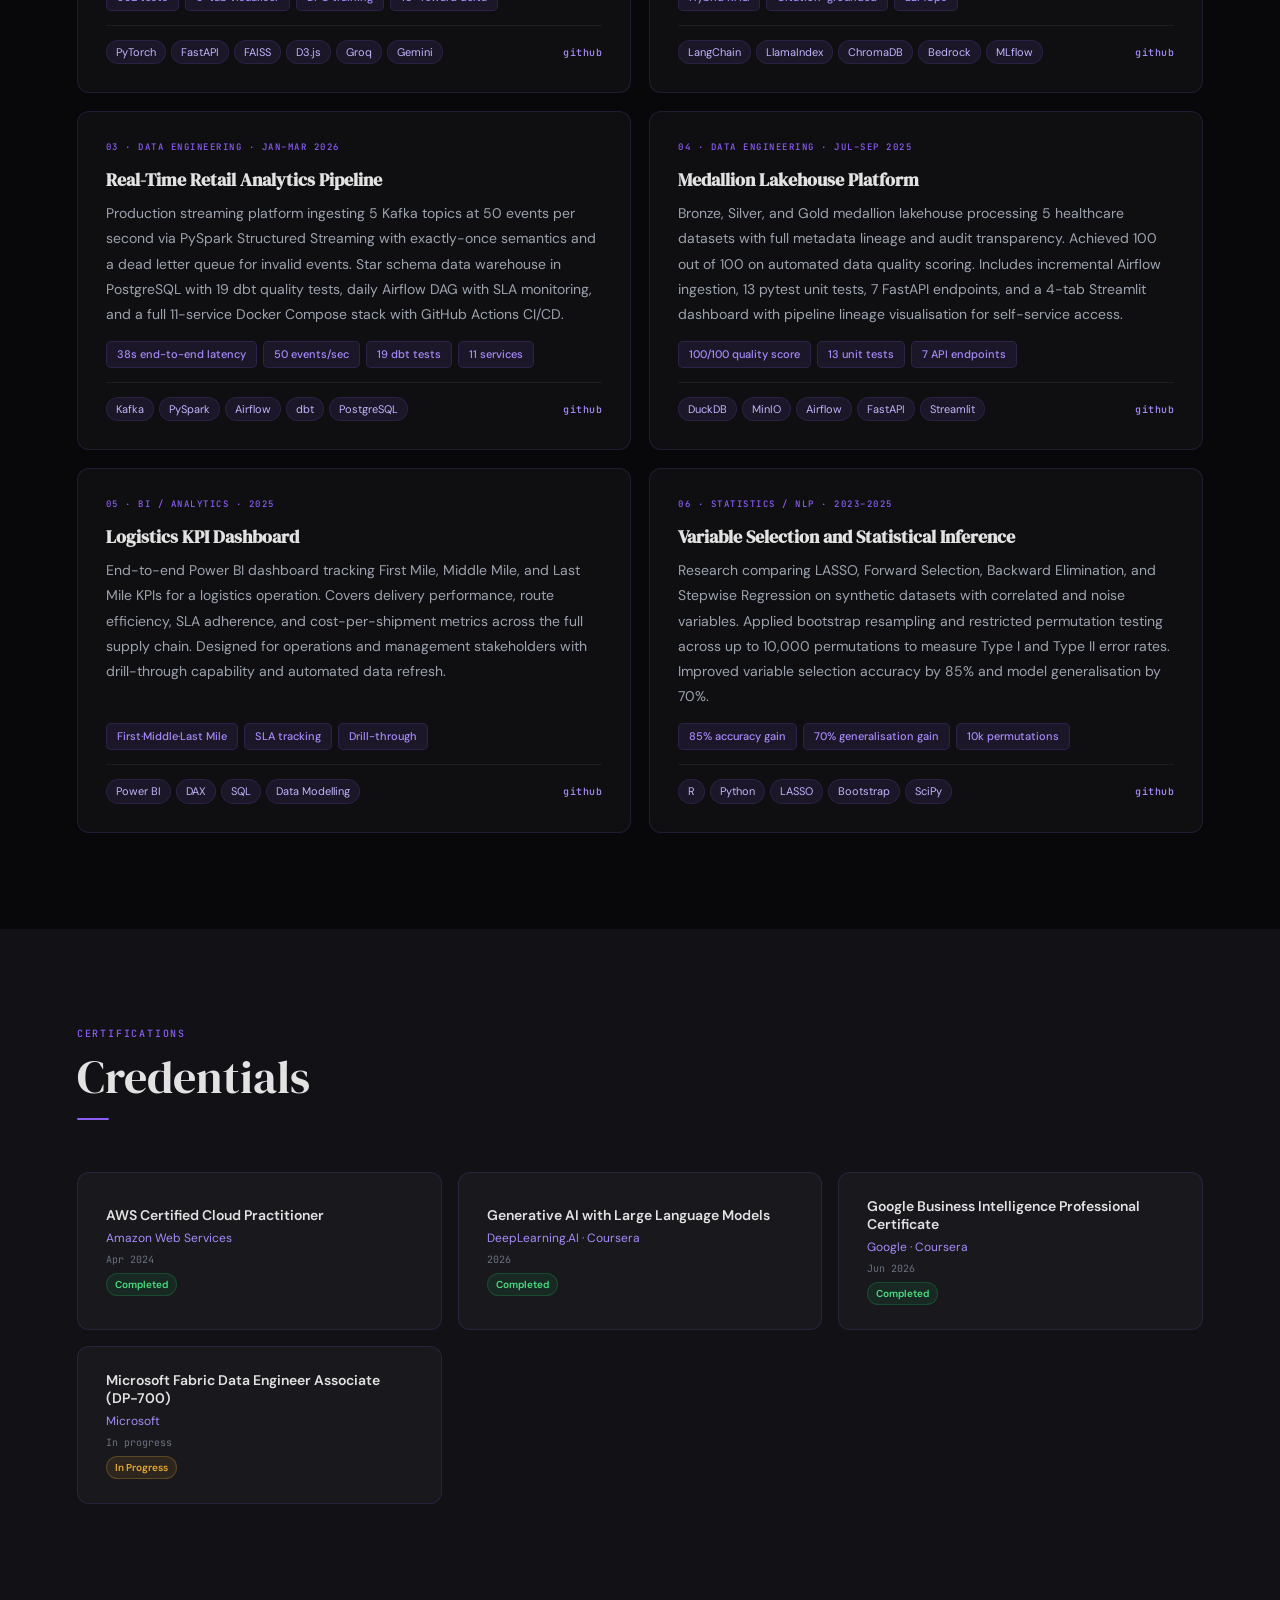
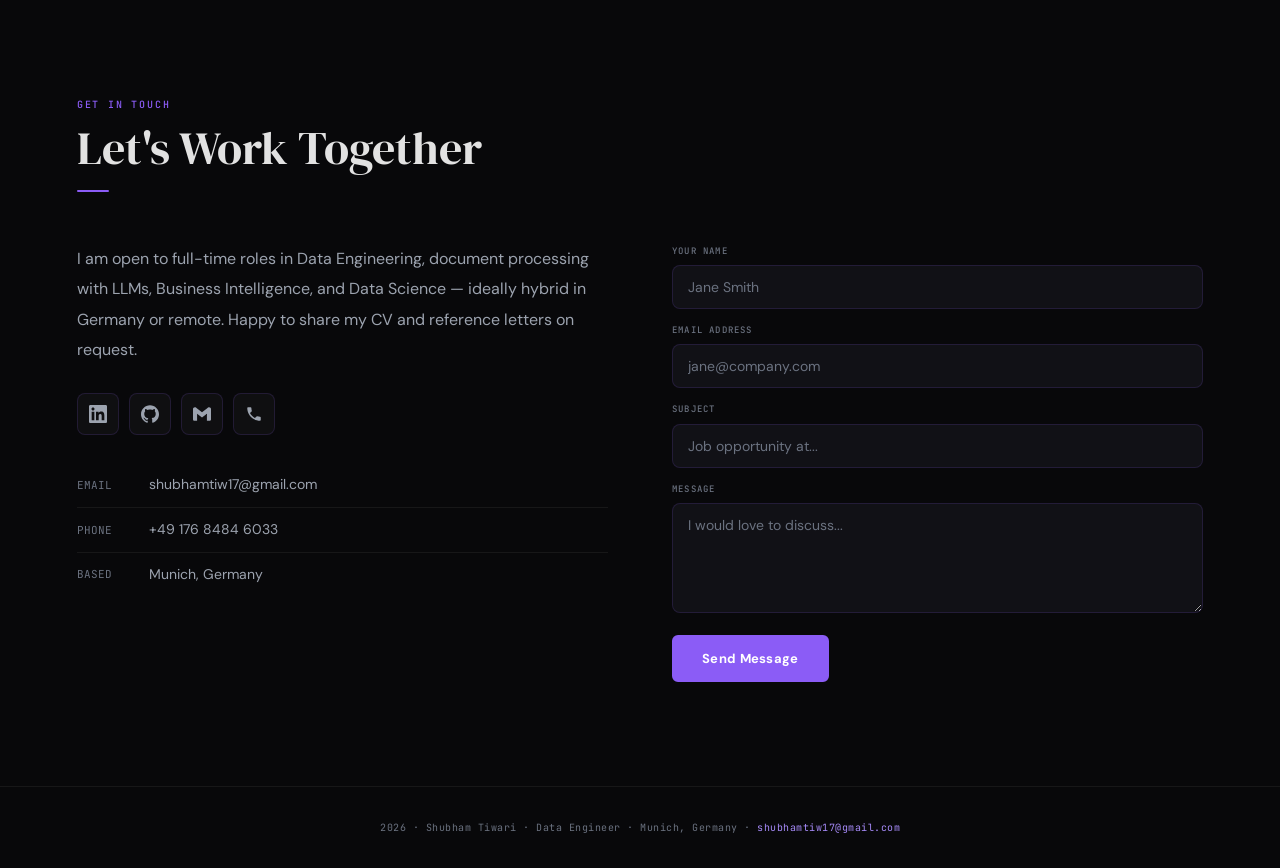
==== commit e3fceb8e: "Update index.html" ====
--- a/index.html
+++ b/index.html
@@ -619,7 +619,7 @@
         <span class="cert-status cert-done de">Abgeschlossen</span>
       </div>
     </a>
-    <a href="https://github.com/shubhamtiw17/Portfolio/blob/main/LLM.pdf" target="_blank" class="cert-card">
+    <a href="LLM.pdf" target="_blank" class="cert-card">
       <img class="cert-logo" src="https://upload.wikimedia.org/wikipedia/commons/thumb/5/51/Coursera_logo_2.svg/2560px-Coursera_logo_2.svg.png" alt="Coursera" onerror="this.style.display='none'" style="border-radius:6px"/>
       <div class="cert-info">
         <div class="cert-name en">Generative AI with Large Language Models</div>
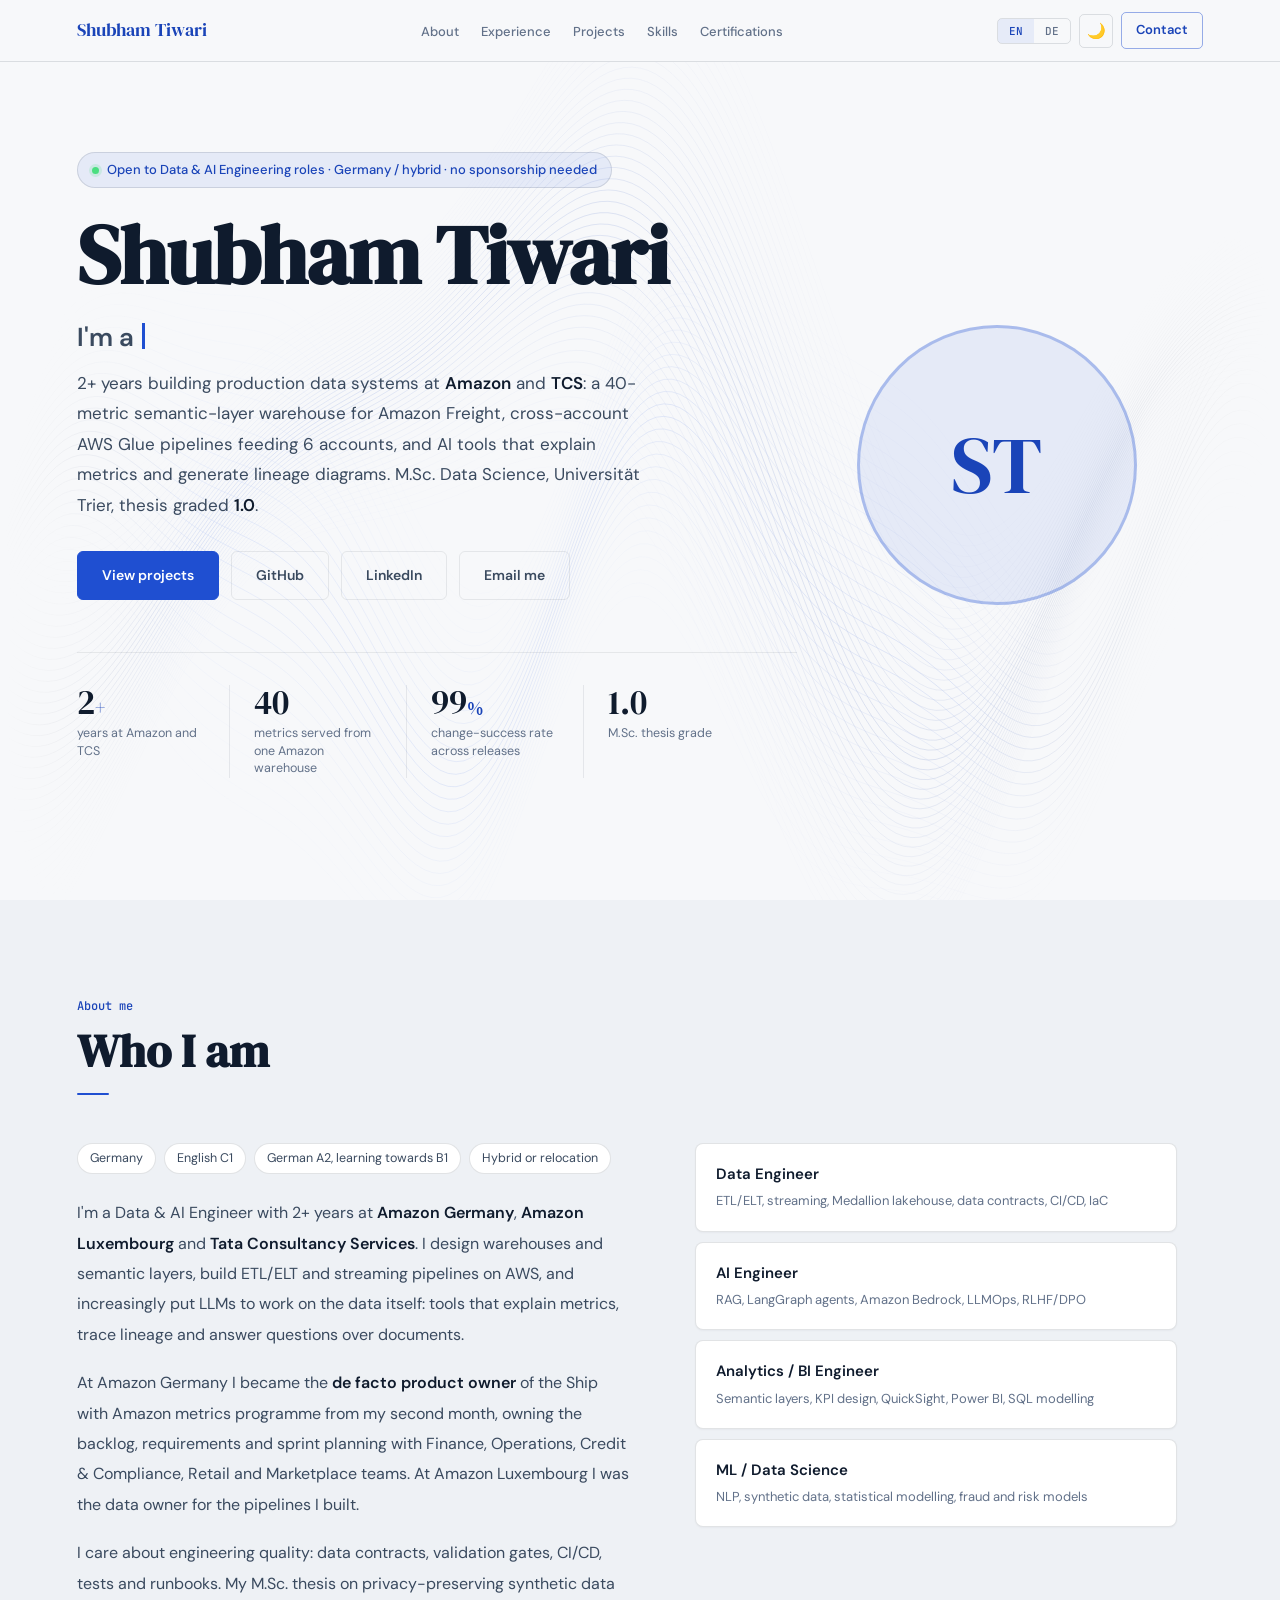
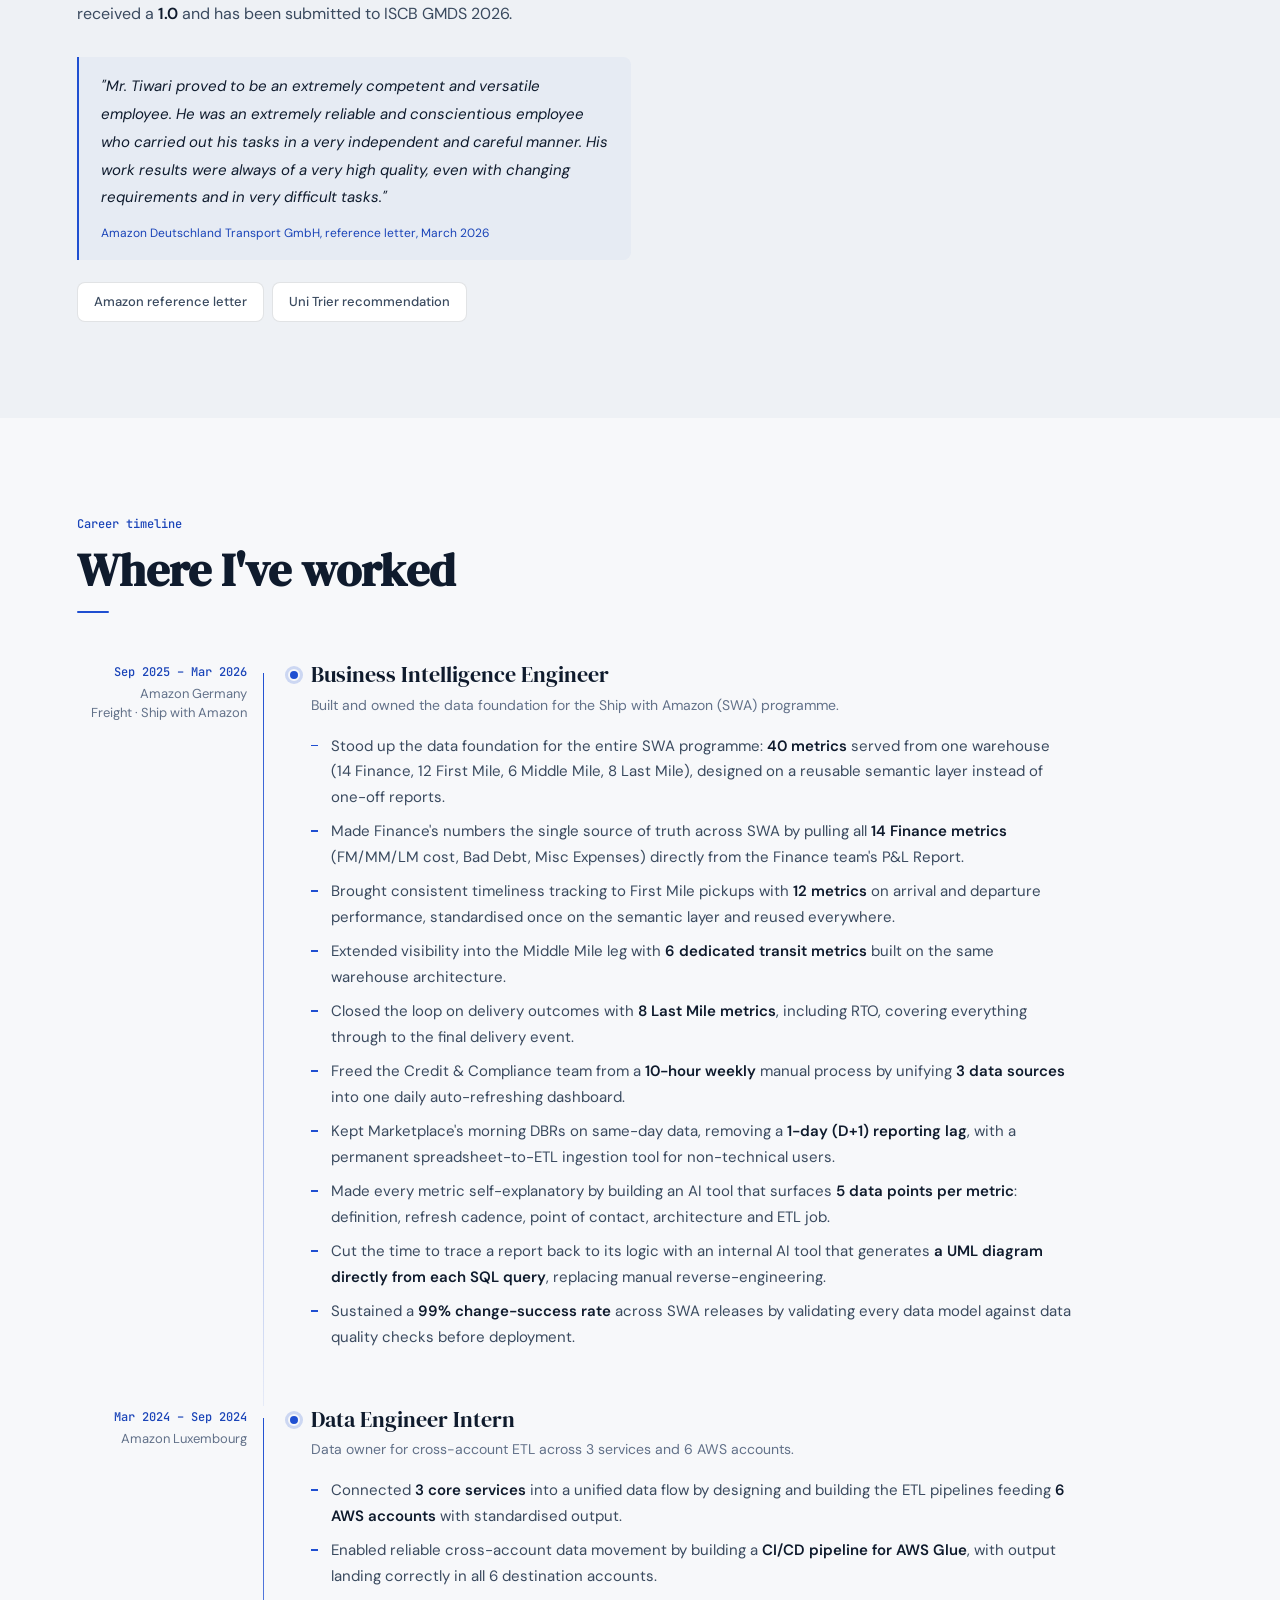
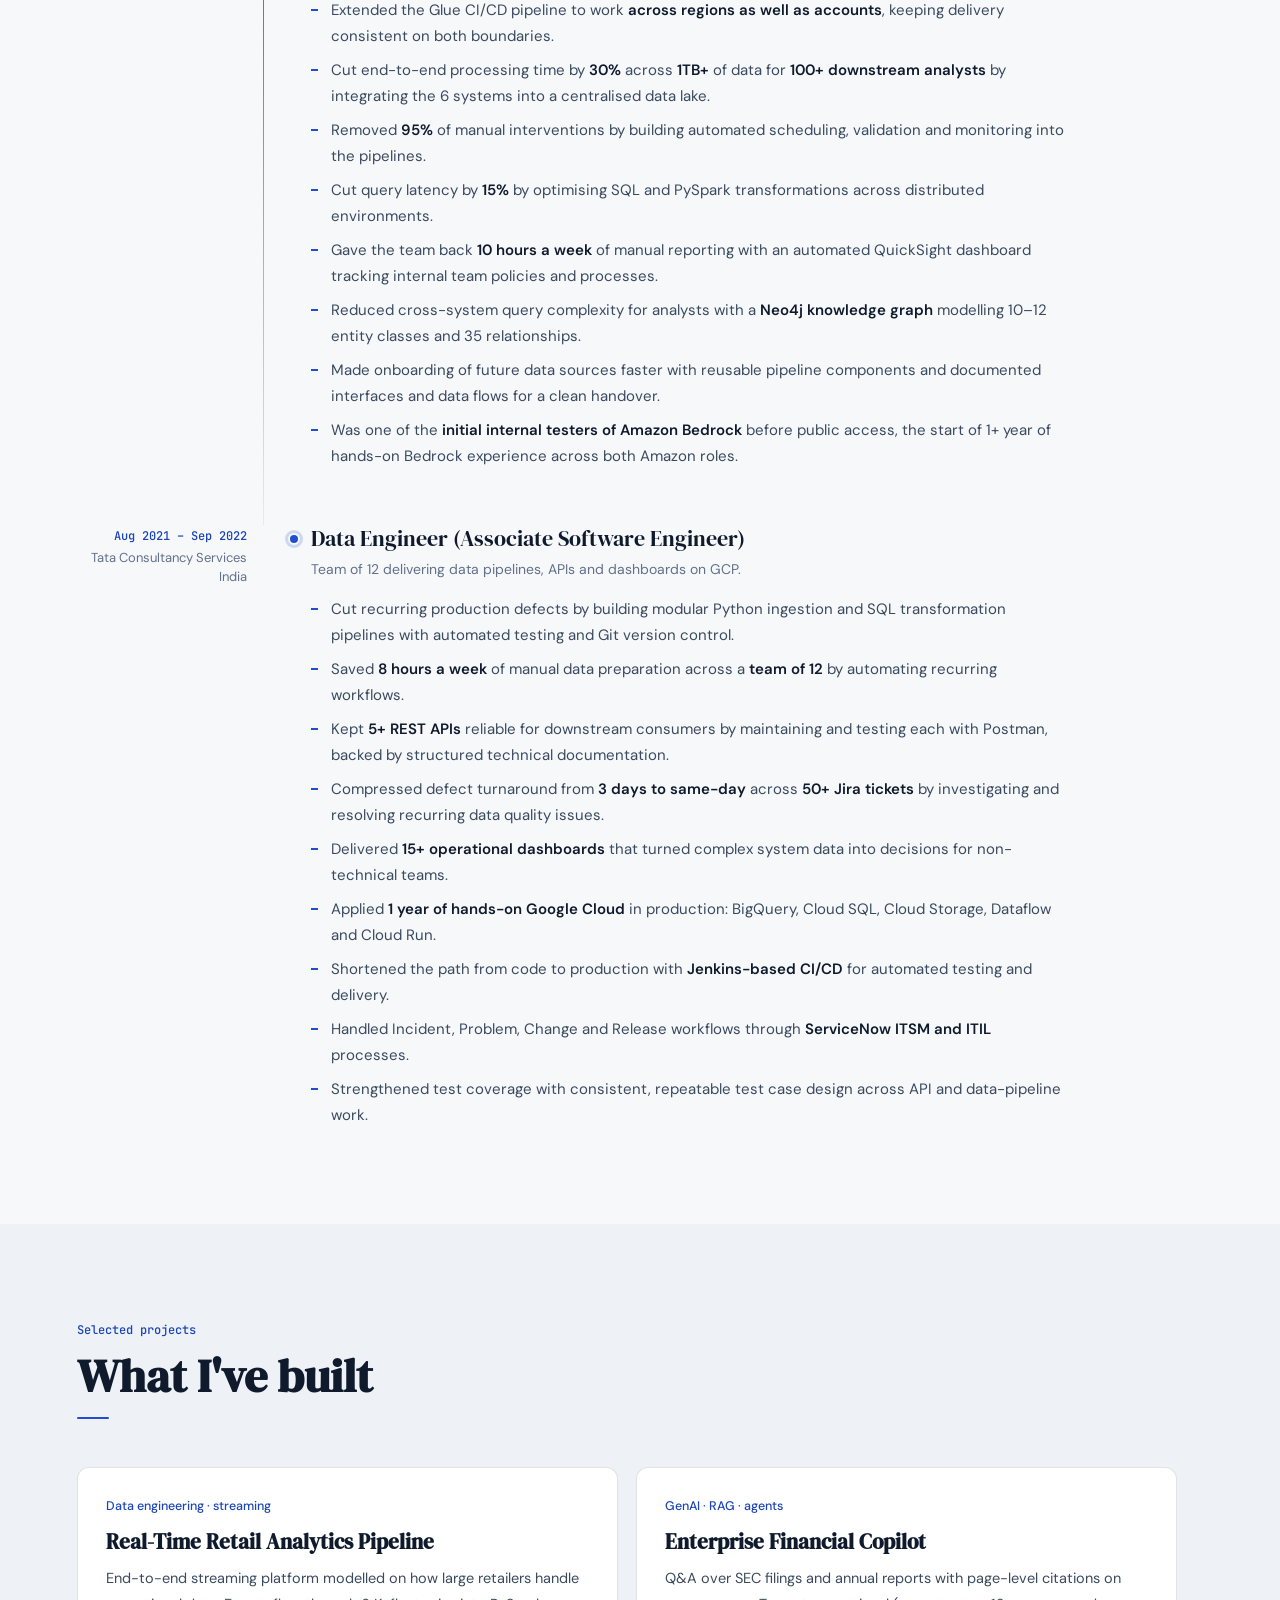
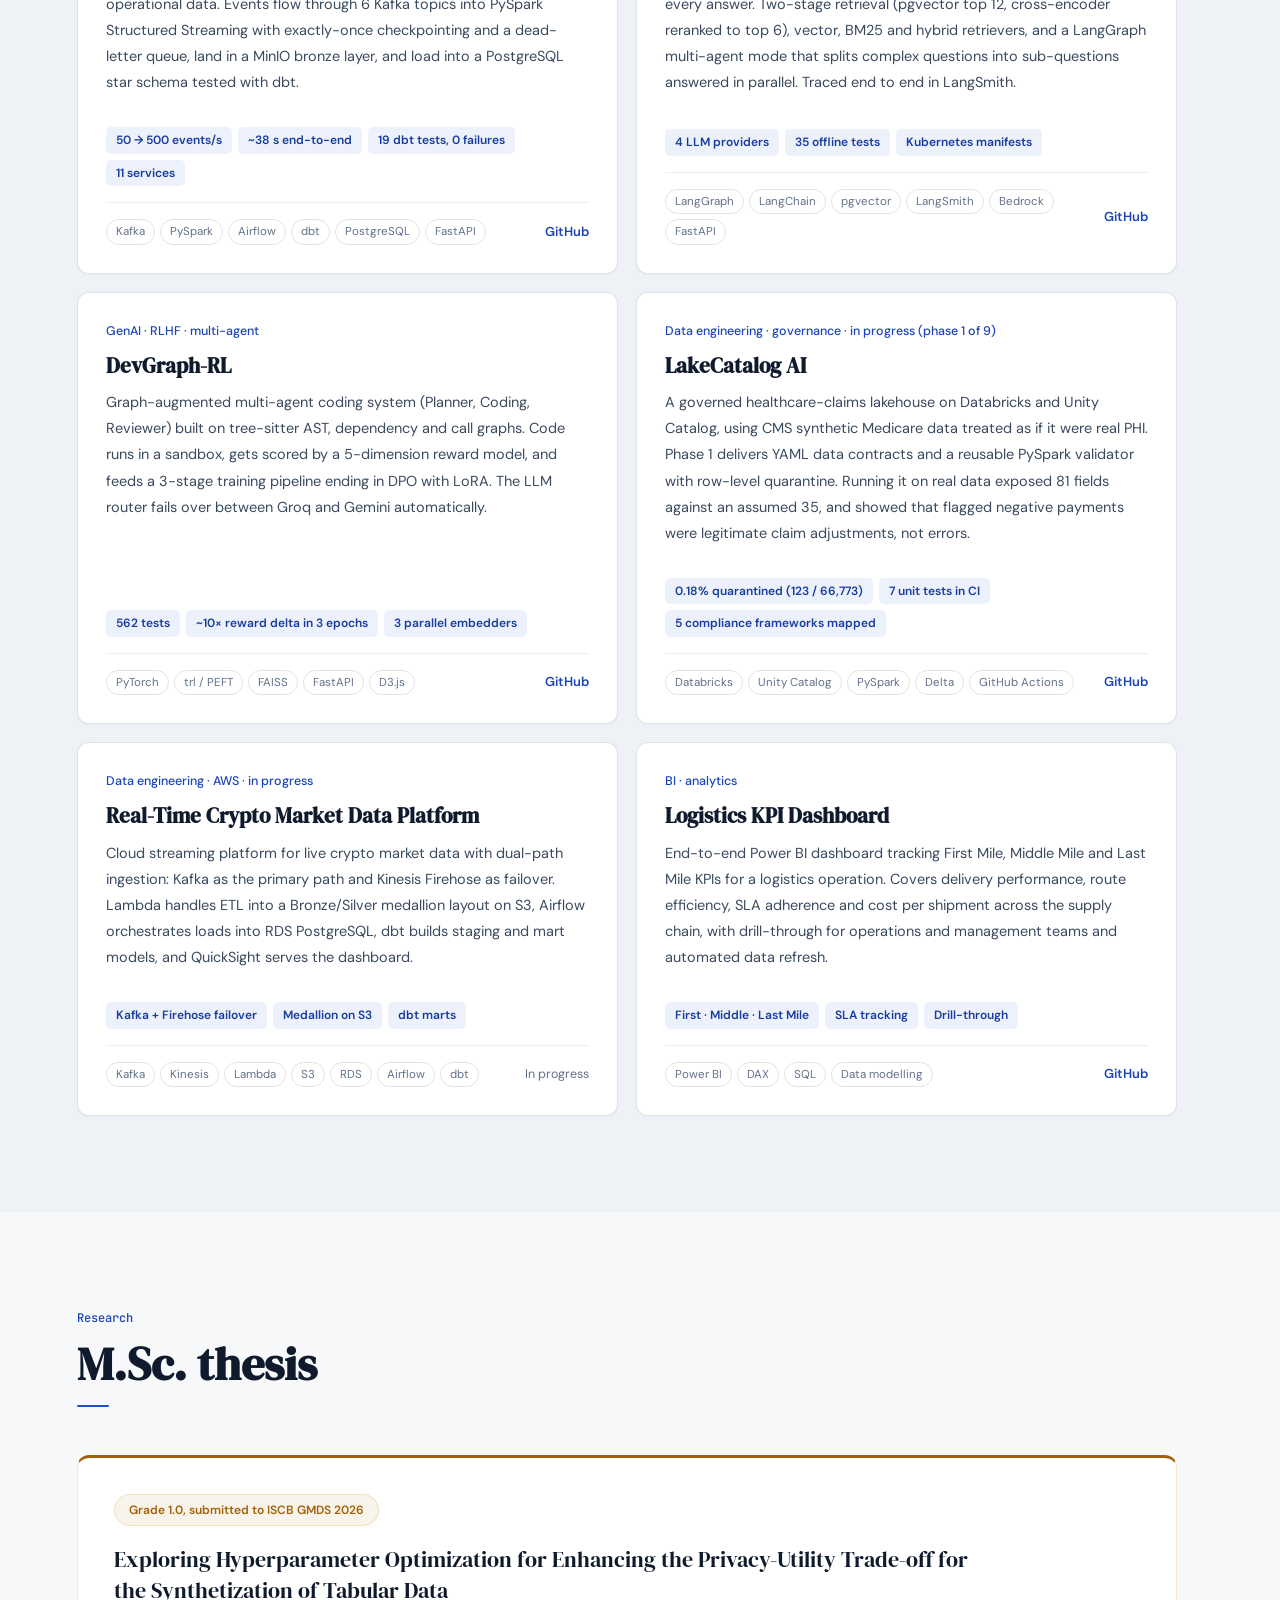
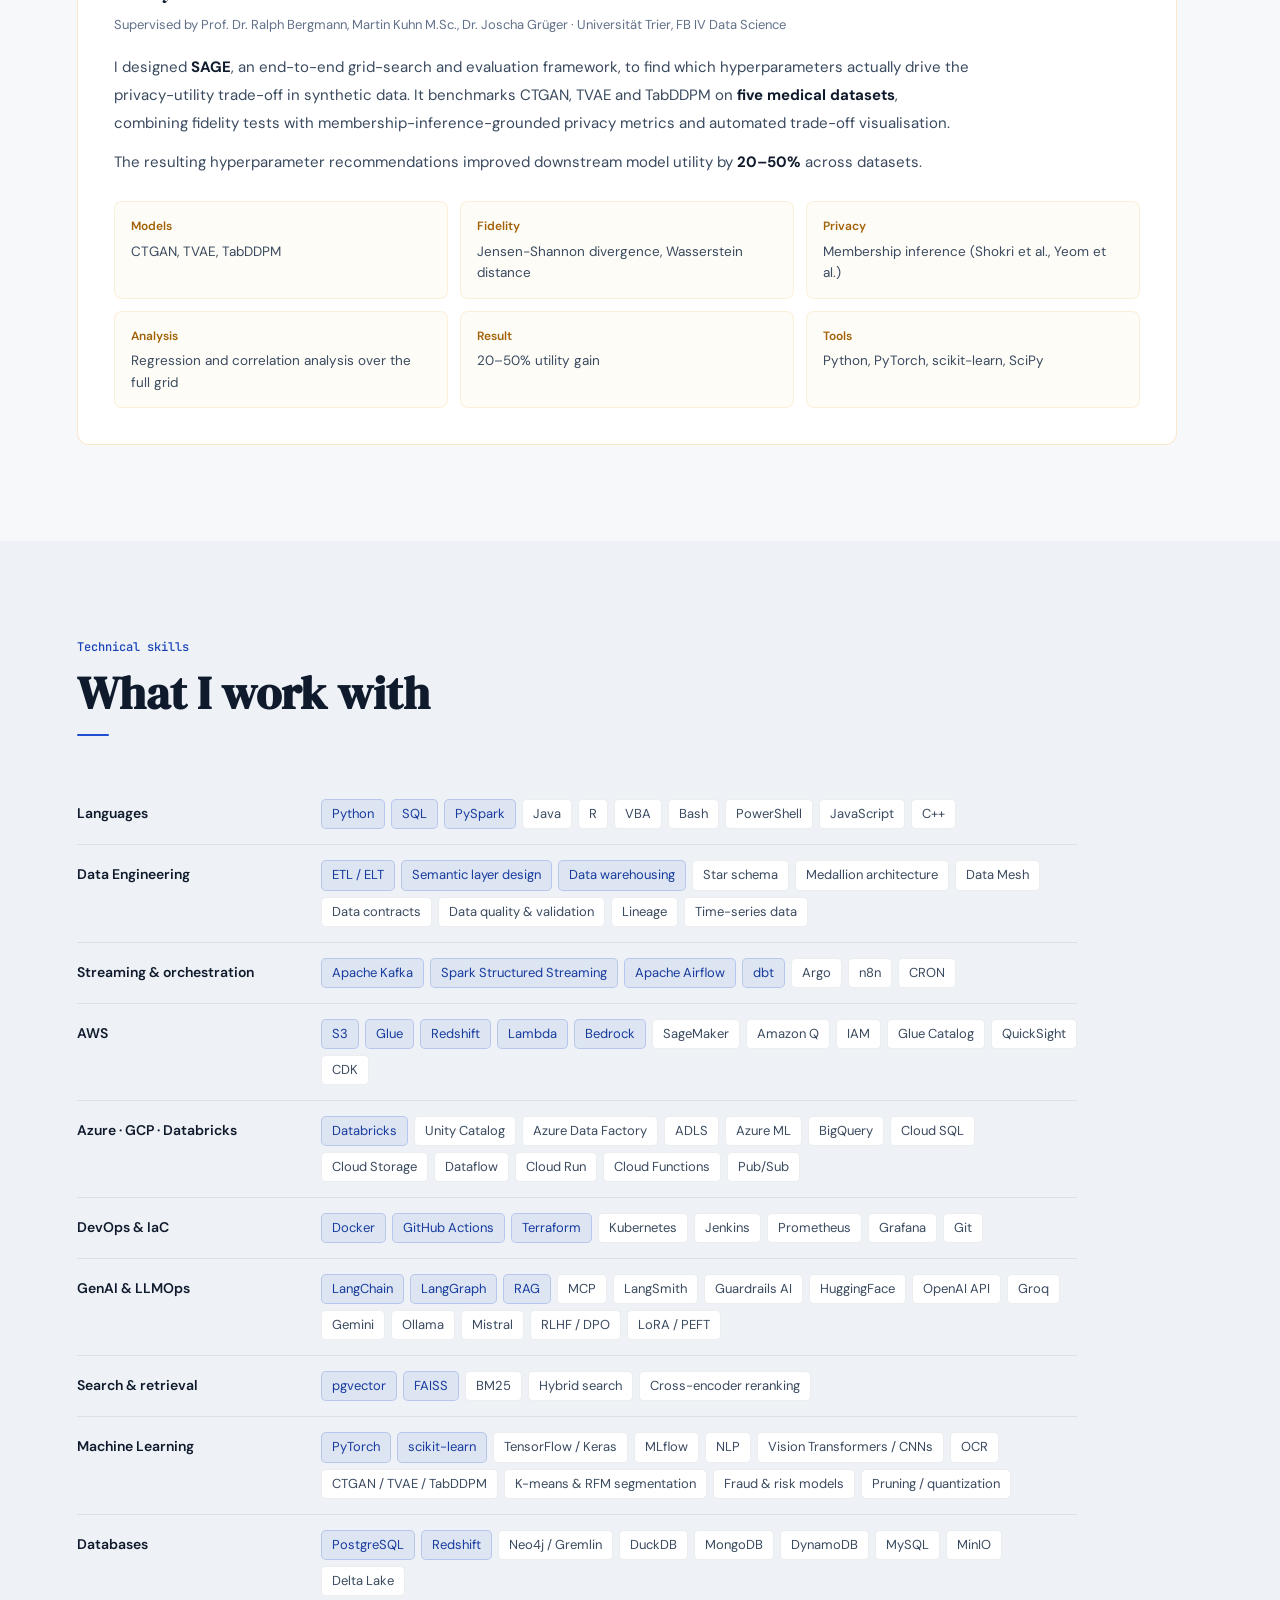
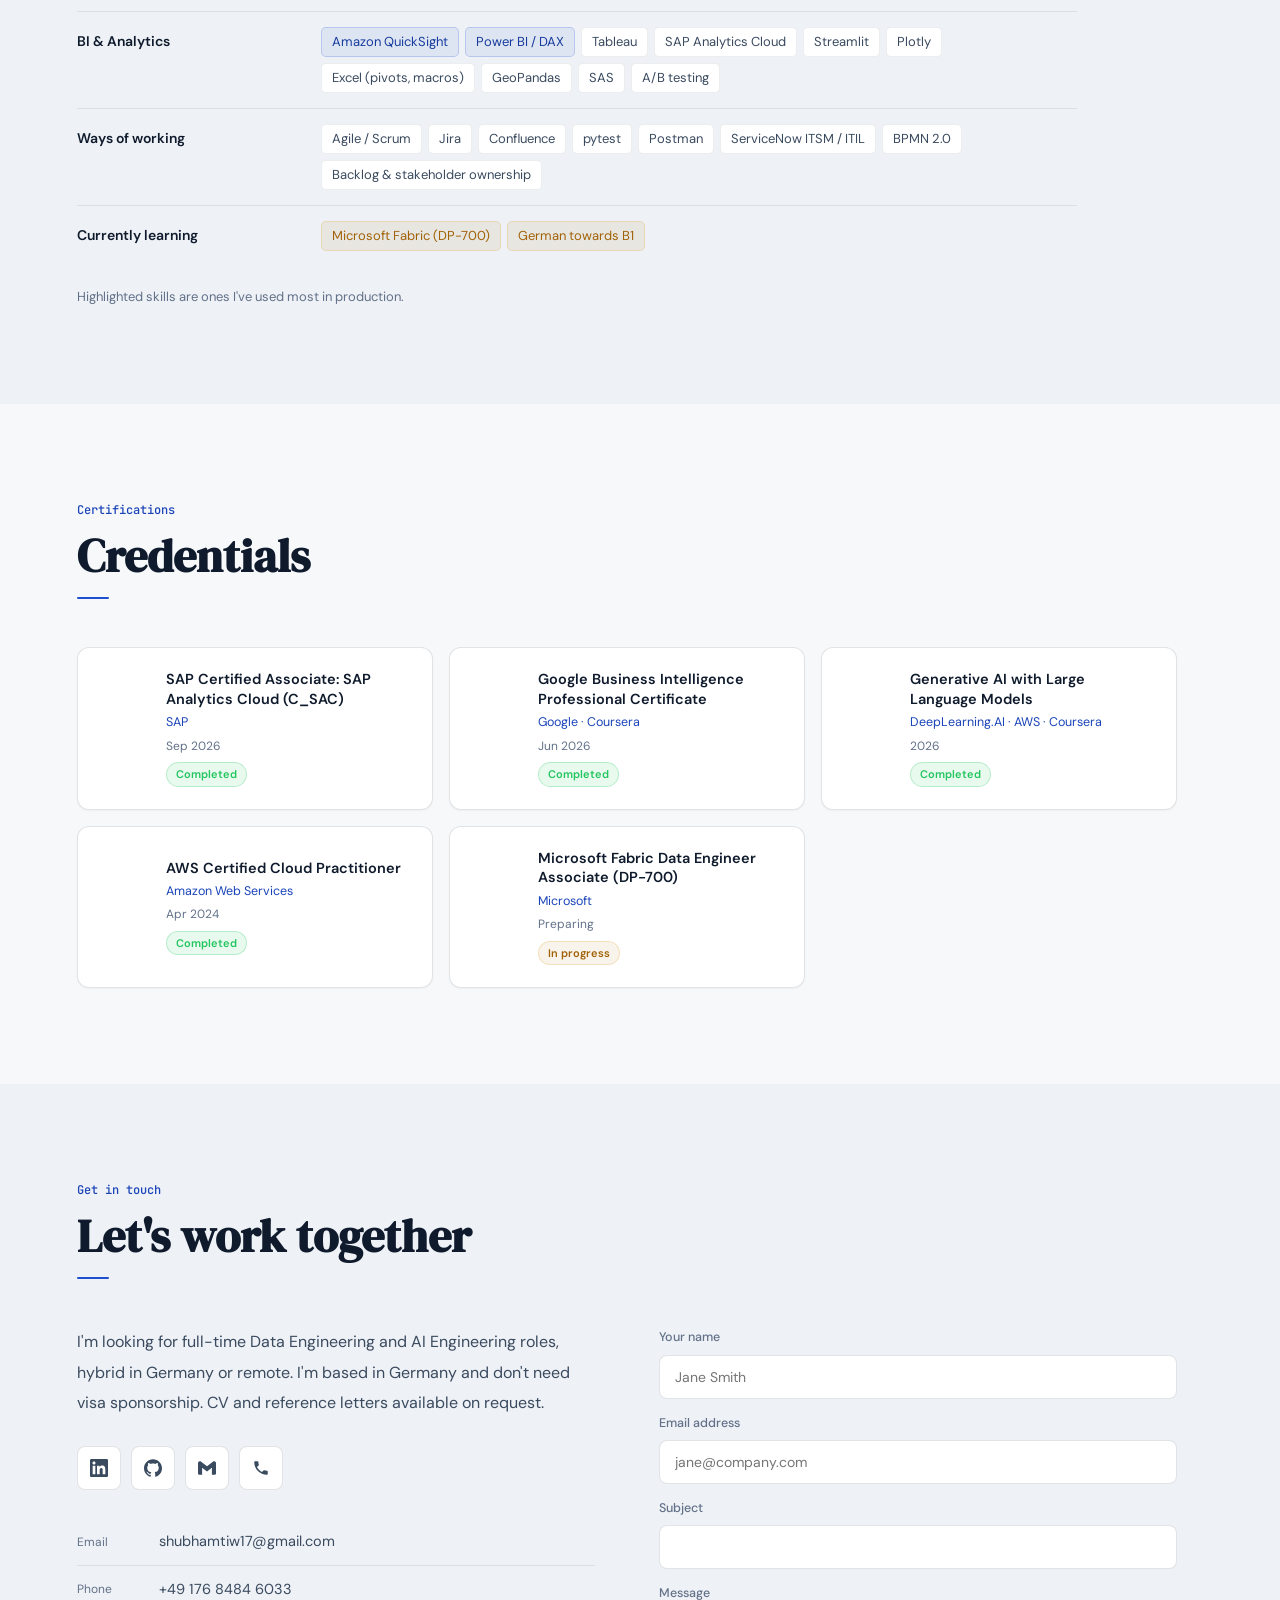
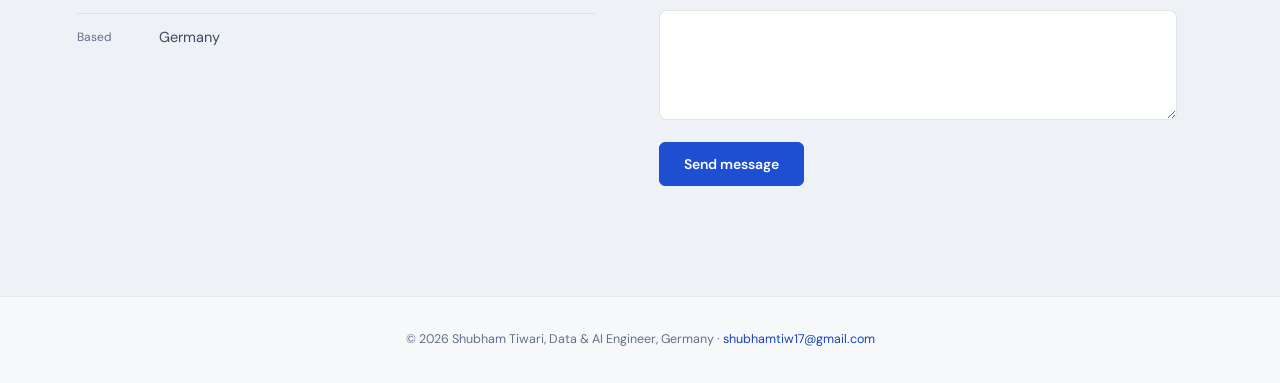
==== commit 2372f982: "Update index.html" ====
--- a/index.html
+++ b/index.html
@@ -1,864 +1,702 @@
 <!DOCTYPE html>
-<html lang="en" data-theme="dark">
+<html lang="en" data-theme="light">
 <head>
 <meta charset="UTF-8"/>
 <meta name="viewport" content="width=device-width, initial-scale=1.0"/>
-<title>Shubham Tiwari | Data Engineer</title>
-<link href="https://fonts.googleapis.com/css2?family=DM+Serif+Display:ital@0;1&family=DM+Sans:opsz,wght@9..40,300;9..40,400;9..40,500;9..40,600&family=JetBrains+Mono:wght@400;500&display=swap" rel="stylesheet"/>
+<title>Shubham Tiwari | Data & AI Engineer</title>
+<meta name="description" content="Shubham Tiwari, Data and AI Engineer in Germany. 2+ years at Amazon and TCS building data warehouses, AWS pipelines, streaming systems and LLM applications."/>
+<link href="https://fonts.googleapis.com/css2?family=DM+Serif+Display:ital@0;1&family=DM+Sans:opsz,wght@9..40,300;9..40,400;9..40,500;9..40,600;9..40,700&family=JetBrains+Mono:wght@400;500&display=swap" rel="stylesheet"/>
 <style>
 *,*::before,*::after{box-sizing:border-box;margin:0;padding:0}
-
+[data-theme="light"]{
+  --bg:#F7F8FA;--bg2:#EEF1F5;--text:#0F1B2D;--text2:#3A4A5F;--text3:#627189;
+  --border:rgba(15,27,45,0.12);--border2:rgba(15,27,45,0.08);--border3:rgba(31,79,209,0.45);
+  --card:#FFFFFF;--card-hover:#FFFFFF;--nav-bg:rgba(247,248,250,0.94);--input-bg:#FFFFFF;
+  --photo-ring:rgba(31,79,209,0.30);
+  --accent:#1F4FD1;--accent2:#1A44B8;--accent3:#173C9E;
+  --accent-dim:rgba(31,79,209,0.08);--accent-dim2:rgba(31,79,209,0.04);
+  --gold:#A16207;--gold-dim:rgba(161,98,7,0.08);--wave-op:.28;
+}
 [data-theme="dark"]{
-  --bg:#08080a; --bg2:#111116; --bg3:#1a1a24;
-  --text:#e2e2e2; --text2:#9ca3af; --text3:#6b7280;
-  --border:rgba(139,92,246,0.15); --border2:rgba(255,255,255,0.06); --border3:rgba(139,92,246,0.32);
-  --card:rgba(255,255,255,0.03); --card-hover:rgba(255,255,255,0.06);
-  --nav-bg:rgba(8,8,10,0.92); --input-bg:#111116;
-  --photo-ring:rgba(139,92,246,0.45);
-  --hr:rgba(139,92,246,0.18);
+  --bg:#0B1220;--bg2:#101A2C;--text:#E6EAF0;--text2:#A9B4C4;--text3:#7C889B;
+  --border:rgba(126,162,255,0.16);--border2:rgba(255,255,255,0.07);--border3:rgba(126,162,255,0.45);
+  --card:rgba(255,255,255,0.03);--card-hover:rgba(255,255,255,0.06);--nav-bg:rgba(11,18,32,0.92);--input-bg:#101A2C;
+  --photo-ring:rgba(126,162,255,0.40);
+  --accent:#3B6CF0;--accent2:#7EA2FF;--accent3:#A9C0FF;
+  --accent-dim:rgba(126,162,255,0.12);--accent-dim2:rgba(126,162,255,0.06);
+  --gold:#E8A930;--gold-dim:rgba(232,169,48,0.10);--wave-op:.45;
 }
-[data-theme="light"]{
-  --bg:#F0F4F8; --bg2:#E8EDF5; --bg3:#DDE4EF;
-  --text:#0D1626; --text2:#2D3E55; --text3:#6B7E96;
-  --border:rgba(45,62,85,0.15); --border2:rgba(45,62,85,0.10); --border3:rgba(139,92,246,0.4);
-  --card:rgba(255,255,255,0.55); --card-hover:rgba(255,255,255,0.85);
-  --nav-bg:rgba(240,244,248,0.94); --input-bg:#E8EDF5;
-  --photo-ring:rgba(139,92,246,0.35);
-  --hr:rgba(45,62,85,0.15);
-}
-:root{
-  --accent:#8b5cf6; --accent2:#a78bfa; --accent3:#c4b5fd;
-  --accent-dim:rgba(139,92,246,0.10); --accent-dim2:rgba(139,92,246,0.06);
-  --gold:#E8A930; --gold-dim:rgba(232,169,48,0.10);
-  --r:12px; --rs:8px; --rxs:5px;
-}
-
+:root{--r:12px;--rs:8px;--rxs:5px}
 html{scroll-behavior:smooth}
-body{font-family:'DM Sans',sans-serif;background:var(--bg);color:var(--text);line-height:1.7;font-size:16px;-webkit-font-smoothing:antialiased;transition:background 0.3s,color 0.3s}
+body{font-family:'DM Sans',sans-serif;background:var(--bg);color:var(--text);line-height:1.7;font-size:16px;-webkit-font-smoothing:antialiased;transition:background .3s,color .3s}
+a:focus-visible,button:focus-visible,input:focus-visible,textarea:focus-visible{outline:2px solid var(--accent2);outline-offset:3px}
 
 nav{position:fixed;top:0;left:0;right:0;z-index:100;display:flex;align-items:center;justify-content:space-between;padding:0 6%;height:62px;background:var(--nav-bg);backdrop-filter:blur(20px);border-bottom:0.5px solid var(--border)}
-.nav-logo{font-family:'DM Serif Display',serif;font-size:17px;color:var(--accent2)}
+.nav-logo{font-family:'DM Serif Display',serif;font-size:18px;color:var(--accent2);text-decoration:none}
 .nav-links{display:flex;gap:2px;list-style:none}
-.nav-links a{color:var(--text3);text-decoration:none;font-size:12px;font-weight:500;letter-spacing:0.6px;text-transform:uppercase;padding:5px 10px;border-radius:var(--rxs);transition:all 0.18s}
+.nav-links a{color:var(--text3);text-decoration:none;font-size:13px;font-weight:500;padding:5px 10px;border-radius:var(--rxs);transition:all .18s}
 .nav-links a:hover{color:var(--accent2);background:var(--accent-dim2)}
 .nav-right{display:flex;align-items:center;gap:8px}
 .lang-toggle{display:flex;border:0.5px solid var(--border);border-radius:var(--rxs);overflow:hidden}
-.lang-btn{font-family:'JetBrains Mono',monospace;font-size:10px;font-weight:500;letter-spacing:0.8px;padding:5px 11px;background:transparent;color:var(--text3);border:none;cursor:pointer;transition:all 0.18s}
+.lang-btn{font-family:'JetBrains Mono',monospace;font-size:11px;font-weight:500;padding:5px 11px;background:transparent;color:var(--text3);border:none;cursor:pointer}
 .lang-btn.active{background:var(--accent-dim);color:var(--accent2)}
-.theme-btn{width:34px;height:34px;border-radius:var(--rxs);border:0.5px solid var(--border);background:transparent;cursor:pointer;display:flex;align-items:center;justify-content:center;font-size:15px;color:var(--text2);transition:all 0.18s}
-.theme-btn:hover{background:var(--accent-dim);border-color:var(--border3)}
-.nav-cta{font-size:12px;font-weight:600;color:var(--accent);border:0.5px solid var(--border3);border-radius:var(--rxs);padding:6px 14px;text-decoration:none;transition:all 0.18s}
+.theme-btn{width:34px;height:34px;border-radius:var(--rxs);border:0.5px solid var(--border);background:transparent;cursor:pointer;display:flex;align-items:center;justify-content:center;font-size:15px}
+.theme-btn:hover{background:var(--accent-dim)}
+.nav-cta{font-size:13px;font-weight:600;color:var(--accent2);border:0.5px solid var(--border3);border-radius:var(--rxs);padding:6px 14px;text-decoration:none}
 .nav-cta:hover{background:var(--accent-dim)}
 
-.hero{min-height:100vh;display:flex;flex-direction:column;justify-content:center;padding:100px 6% 80px;position:relative;overflow:hidden;cursor:none}
-#wave-canvas{position:absolute;top:0;left:0;width:100%;height:100%;pointer-events:none;z-index:0}
-#cursor-glow{position:fixed;pointer-events:none;z-index:9999;width:12px;height:12px;background:var(--accent);border-radius:50%;transform:translate(-50%,-50%);transition:transform 0.1s ease;mix-blend-mode:screen;filter:blur(0px);box-shadow:0 0 20px 8px rgba(139,92,246,0.60)}
-#cursor-trail{position:fixed;pointer-events:none;z-index:9998;width:36px;height:36px;border:1.5px solid rgba(139,92,246,0.40);border-radius:50%;transform:translate(-50%,-50%);transition:left 0.12s ease,top 0.12s ease,width 0.2s ease,height 0.2s ease}
-
-.orb{position:absolute;pointer-events:none;border-radius:50%}
-.orb1{width:700px;height:700px;top:-300px;left:-150px;background:radial-gradient(circle,rgba(139,92,246,0.07) 0%,transparent 65%)}
-.orb2{width:500px;height:500px;bottom:-200px;right:-80px;background:radial-gradient(circle,rgba(109,40,217,0.05) 0%,transparent 65%)}
-
-.hero-inner{max-width:1020px;position:relative;z-index:1;display:grid;grid-template-columns:1fr 280px;gap:60px;align-items:center}
-@keyframes heroFadeUp{from{opacity:0;transform:translateY(28px)}to{opacity:1;transform:translateY(0)}}
-.hero-eyebrow{display:inline-flex;align-items:center;gap:8px;font-family:'JetBrains Mono',monospace;font-size:10px;font-weight:500;letter-spacing:1.5px;text-transform:uppercase;color:var(--accent);background:var(--accent-dim);border:0.5px solid var(--border);padding:6px 14px;border-radius:99px;margin-bottom:28px;animation:heroFadeUp 0.7s ease both 0.1s}
-.hero-name{font-family:'DM Serif Display',serif;font-size:clamp(48px,6.5vw,82px);line-height:1.0;margin-bottom:8px;letter-spacing:-1px;animation:heroFadeUp 0.7s ease both 0.2s;color:var(--text)}
-.hero-name em{font-style:italic;background:linear-gradient(135deg,#8b5cf6 0%,#a78bfa 50%,#c4b5fd 100%);-webkit-background-clip:text;-webkit-text-fill-color:transparent;background-clip:text}
-.hero-roles{display:flex;flex-wrap:wrap;gap:7px;margin:18px 0 10px;animation:heroFadeUp 0.7s ease both 0.3s}
-.role-pill{font-size:12px;font-weight:500;padding:4px 13px;border-radius:99px;border:0.5px solid var(--border);color:var(--accent3);background:var(--accent-dim2)}
-.hero-sub{font-size:16px;color:var(--text2);max-width:540px;line-height:1.85;margin:10px 0 32px;animation:heroFadeUp 0.7s ease both 0.4s}
+.hero{min-height:100vh;display:flex;flex-direction:column;justify-content:center;padding:110px 6% 80px;position:relative;overflow:hidden}
+#wave-canvas{position:absolute;inset:0;width:100%;height:100%;pointer-events:none;z-index:0;opacity:var(--wave-op)}
+.hero-inner{max-width:1060px;position:relative;z-index:1;display:grid;grid-template-columns:1fr 280px;gap:60px;align-items:center}
+@keyframes up{from{opacity:0;transform:translateY(24px)}to{opacity:1;transform:none}}
+.hero-eyebrow{display:inline-flex;align-items:center;gap:8px;font-size:13px;font-weight:500;color:var(--accent2);background:var(--accent-dim);border:0.5px solid var(--border);padding:6px 14px;border-radius:99px;margin-bottom:26px;animation:up .7s ease both .1s}
+.blink{width:7px;height:7px;border-radius:50%;background:#4ade80;box-shadow:0 0 0 3px rgba(74,222,128,.18)}
+.hero-name{font-family:'DM Serif Display',serif;font-size:clamp(48px,6.5vw,84px);line-height:1;letter-spacing:-1px;animation:up .7s ease both .2s}
+.hero-role{font-size:clamp(20px,2.4vw,26px);font-weight:600;color:var(--text2);margin:18px 0 8px;min-height:40px;animation:up .7s ease both .3s}
+.hero-role .tw{color:var(--accent2)}
+.cursor{display:inline-block;width:3px;height:1em;vertical-align:-3px;background:var(--accent);margin-left:2px;animation:bc 1s step-end infinite}
+@keyframes bc{50%{opacity:0}}
+.hero-sub{font-size:17px;color:var(--text2);max-width:580px;line-height:1.8;margin:8px 0 30px;animation:up .7s ease both .4s}
 .hero-sub strong{color:var(--text);font-weight:600}
-.hero-ctas{display:flex;gap:12px;flex-wrap:wrap;animation:heroFadeUp 0.7s ease both 0.5s}
-.blink{width:6px;height:6px;border-radius:50%;background:var(--accent);animation:blink 1.8s ease-in-out infinite}
-@keyframes blink{0%,100%{opacity:1}50%{opacity:0.2}}
-.cursor{display:inline-block;width:3px;background-color:var(--accent);animation:blinkCursor 1s step-end infinite}
-@keyframes blinkCursor{0%,100%{opacity:1}50%{opacity:0}}
-
-.btn-primary{display:inline-flex;align-items:center;gap:10px;padding:13px 28px;background:var(--accent);color:#fff;border:2px solid var(--accent);border-radius:6px;font-family:'DM Sans',sans-serif;font-size:13px;font-weight:700;letter-spacing:0.3px;cursor:none;text-decoration:none;position:relative;overflow:hidden;transition:color 0.38s ease;z-index:1}
-.btn-primary::after{content:'';position:absolute;bottom:0;left:0;right:0;height:0;background:#0a0a0c;transition:height 0.38s cubic-bezier(0.77,0,0.18,1);z-index:-1}
-.btn-primary:hover{color:var(--accent2)}
-.btn-primary:hover::after{height:100%}
-.btn-primary:active{transform:scale(0.97)}
-.btn-primary .btn-arrow{display:inline-block;transition:transform 0.25s cubic-bezier(.34,1.56,.64,1)}
-.btn-primary:hover .btn-arrow{transform:translateX(4px)}
-.btn-ghost{display:inline-flex;align-items:center;gap:10px;padding:13px 24px;background:transparent;color:var(--text2);border:1.5px solid rgba(255,255,255,0.15);border-radius:6px;font-family:'DM Sans',sans-serif;font-size:13px;font-weight:500;cursor:none;text-decoration:none;position:relative;overflow:hidden;transition:color 0.38s ease, border-color 0.28s ease;z-index:1}
-.btn-ghost::after{content:'';position:absolute;bottom:0;left:0;right:0;height:0;background:rgba(139,92,246,0.12);transition:height 0.38s cubic-bezier(0.77,0,0.18,1);z-index:-1}
+.hero-ctas{display:flex;gap:12px;flex-wrap:wrap;animation:up .7s ease both .5s}
+.btn{display:inline-flex;align-items:center;gap:8px;padding:12px 24px;border-radius:6px;font-family:'DM Sans',sans-serif;font-size:14px;font-weight:600;text-decoration:none;cursor:pointer;transition:all .25s}
+.btn-primary{background:var(--accent);color:#fff;border:1.5px solid var(--accent)}
+.btn-primary:hover{background:transparent;color:var(--accent2)}
+.btn-ghost{background:transparent;color:var(--text2);border:1.5px solid var(--border2)}
 .btn-ghost:hover{color:var(--accent2);border-color:var(--accent)}
-.btn-ghost:hover::after{height:100%}
-.btn-ghost:active{transform:scale(0.97)}
-.btn-ghost .btn-arrow{display:inline-block;transition:transform 0.25s cubic-bezier(.34,1.56,.64,1);opacity:0}
-.btn-ghost:hover .btn-arrow{transform:translateX(3px);opacity:1}
-
-.reveal{opacity:0;transform:translateY(32px);transition:opacity 0.65s ease,transform 0.65s ease}
-.reveal.visible{opacity:1;transform:translateY(0)}
-.hero-stats{display:flex;gap:0;flex-wrap:wrap;margin-top:56px;padding-top:36px;border-top:0.5px solid var(--border2)}
-.stat-item{padding-right:40px;border-right:0.5px solid var(--border2);margin-right:40px}
-.stat-item:last-child{border-right:none;margin-right:0;padding-right:0}
-.stat-val{font-family:'DM Serif Display',serif;font-size:32px;color:var(--text);line-height:1;letter-spacing:-0.5px}
-.stat-val span{font-size:18px;color:var(--accent2)}
-.stat-label{font-size:11px;color:var(--text3);margin-top:4px}
-.hero-photo{width:280px;height:280px;border-radius:50%;object-fit:cover;object-position:center top;border:3px solid var(--photo-ring);display:block}
+.hero-stats{display:flex;flex-wrap:wrap;gap:0;margin-top:52px;padding-top:32px;border-top:0.5px solid var(--border2)}
+.stat-item{padding-right:24px;margin-right:24px;border-right:0.5px solid var(--border2)}
+.stat-item:last-child{border:none;margin:0;padding:0}
+.stat-val{font-family:'DM Serif Display',serif;font-size:34px;line-height:1}
+.stat-val span{font-size:19px;color:var(--accent2)}
+.stat-label{font-size:12.5px;color:var(--text3);margin-top:6px;max-width:128px;line-height:1.4}
+.photo-wrap{width:280px;height:280px;border-radius:50%;border:3px solid var(--photo-ring);overflow:hidden;background:var(--accent-dim);display:flex;align-items:center;justify-content:center;font-family:'DM Serif Display',serif;font-size:80px;color:var(--accent2)}
+.photo-wrap img{width:100%;height:100%;object-fit:cover;object-position:center top;display:block}
 
 section{padding:96px 6%}
 .bg-alt{background:var(--bg2)}
-.stag{font-family:'JetBrains Mono',monospace;font-size:10px;font-weight:500;letter-spacing:1.8px;text-transform:uppercase;color:var(--accent);margin-bottom:10px}
-.stitle{font-family:'DM Serif Display',serif;font-size:clamp(32px,4vw,46px);color:var(--text);line-height:1.1;margin-bottom:16px}
-.sline{width:32px;height:2px;background:var(--accent);margin-bottom:52px;border-radius:1px}
-
-.about-grid{display:grid;grid-template-columns:1fr 1fr;gap:64px;align-items:start}
+.stag{font-family:'JetBrains Mono',monospace;font-size:12px;font-weight:500;color:var(--accent2);margin-bottom:10px}
+.stitle{font-family:'DM Serif Display',serif;font-size:clamp(32px,4vw,46px);line-height:1.1;margin-bottom:16px}
+.sline{width:32px;height:2px;background:var(--accent);margin-bottom:48px;border-radius:1px}
+.wrap{max-width:1100px}
+
+.about-grid{display:grid;grid-template-columns:1.15fr 1fr;gap:64px;align-items:start}
 .about-text p{color:var(--text2);font-size:16px;line-height:1.9;margin-bottom:18px}
+.about-text p strong{color:var(--text);font-weight:600}
+.loc-badge{display:flex;flex-wrap:wrap;gap:8px;margin-bottom:24px}
+.pill{font-size:12.5px;color:var(--text2);border:0.5px solid var(--border);background:var(--card);padding:4px 12px;border-radius:99px}
 .about-quote{border-left:2px solid var(--accent);padding:16px 22px;margin:28px 0 20px;background:var(--accent-dim2);border-radius:0 var(--rs) var(--rs) 0;font-style:italic;color:var(--text);font-size:15px;line-height:1.85}
-.about-quote cite{display:block;margin-top:10px;font-style:normal;font-size:11px;color:var(--accent2);font-family:'JetBrains Mono',monospace}
-.loc-badge{display:inline-flex;align-items:center;gap:7px;font-size:13px;color:var(--text3);margin-bottom:22px}
-.loc-dot{width:5px;height:5px;border-radius:50%;background:var(--accent)}
+.about-quote cite{display:block;margin-top:10px;font-style:normal;font-size:12px;color:var(--accent2)}
 .role-cards{display:flex;flex-direction:column;gap:10px}
-.role-card{display:flex;align-items:center;gap:14px;padding:16px 18px;background:var(--card);border:0.5px solid var(--border);border-radius:var(--rs);transition:all 0.2s}
-.role-card:hover{background:var(--card-hover);border-color:var(--border3);transform:translateX(3px)}
-.rc-num{font-family:'JetBrains Mono',monospace;font-size:11px;color:var(--accent);font-weight:500;width:22px;flex-shrink:0}
-.rc-title{font-size:14px;font-weight:600;color:var(--text)}
-.rc-sub{font-size:12px;color:var(--text3);margin-top:2px}
-.doc-row{display:flex;flex-wrap:wrap;gap:8px;margin-top:24px}
-.doc-link{display:inline-flex;align-items:center;gap:7px;padding:8px 16px;background:var(--card);border:0.5px solid var(--border);border-radius:var(--rs);color:var(--text2);text-decoration:none;font-size:13px;font-weight:500;transition:all 0.2s}
-.doc-link:hover{border-color:var(--border3);color:var(--accent2);background:var(--card-hover)}
-
-.timeline-section{display:flex;flex-direction:column;gap:0}
-.tl-item{display:grid;grid-template-columns:160px 1fr;gap:32px;position:relative;padding-bottom:48px}
+.role-card{padding:18px 20px;background:var(--card);border:0.5px solid var(--border);border-radius:var(--rs)}
+.rc-title{font-size:15px;font-weight:600}
+.rc-sub{font-size:13px;color:var(--text3);margin-top:3px}
+.doc-row{display:flex;flex-wrap:wrap;gap:8px;margin-top:22px}
+.doc-link{padding:8px 16px;background:var(--card);border:0.5px solid var(--border);border-radius:var(--rs);color:var(--text2);text-decoration:none;font-size:13px;font-weight:500}
+.doc-link:hover{border-color:var(--border3);color:var(--accent2)}
+
+.tl-item{display:grid;grid-template-columns:170px 1fr;gap:32px;position:relative;padding-bottom:56px}
 .tl-item:last-child{padding-bottom:0}
-.tl-item::after{content:'';position:absolute;left:160px;top:10px;bottom:0;width:1px;background:linear-gradient(to bottom,var(--accent) 0%,rgba(139,92,246,0.1) 80%,transparent 100%);margin-left:16px}
+.tl-item::after{content:'';position:absolute;left:186px;top:12px;bottom:0;width:1px;background:linear-gradient(to bottom,var(--accent),rgba(31,79,209,.08))}
 .tl-item:last-child::after{display:none}
 .tl-left{text-align:right;padding-top:3px}
-.tl-date{font-family:'JetBrains Mono',monospace;font-size:11px;color:var(--accent);font-weight:500;letter-spacing:0.5px;line-height:1.4}
-.tl-co{font-size:13px;color:var(--text3);margin-top:4px;line-height:1.4}
+.tl-date{font-family:'JetBrains Mono',monospace;font-size:12px;color:var(--accent2);font-weight:500;line-height:1.4}
+.tl-co{font-size:13px;color:var(--text3);margin-top:4px;line-height:1.45}
 .tl-right{position:relative;padding-left:32px}
-.tl-dot{position:absolute;left:9px;top:7px;width:12px;height:12px;border-radius:50%;background:var(--accent);border:2.5px solid var(--bg);box-shadow:0 0 0 3px rgba(139,92,246,0.20)}
-[data-theme="light"] .tl-dot{border-color:var(--bg2)}
-.tl-title{font-family:'DM Serif Display',serif;font-size:20px;color:var(--text);margin-bottom:14px;line-height:1.2}
-.tl-bullets{list-style:none;display:flex;flex-direction:column;gap:8px}
-.tl-bullets li{font-size:15px;color:var(--text2);line-height:1.75;padding-left:18px;position:relative}
-.tl-bullets li::before{content:'';position:absolute;left:0;top:10px;width:6px;height:1.5px;background:var(--accent);border-radius:1px}
+.tl-dot{position:absolute;left:9px;top:8px;width:12px;height:12px;border-radius:50%;background:var(--accent);border:2.5px solid var(--bg);box-shadow:0 0 0 3px rgba(31,79,209,.2)}
+.tl-title{font-family:'DM Serif Display',serif;font-size:22px;line-height:1.2;margin-bottom:6px}
+.tl-context{font-size:14px;color:var(--text3);margin-bottom:16px;max-width:720px}
+.tl-bullets{list-style:none;display:flex;flex-direction:column;gap:9px;max-width:760px}
+.tl-bullets li{font-size:15px;color:var(--text2);line-height:1.7;padding-left:20px;position:relative}
+.tl-bullets li::before{content:'';position:absolute;left:0;top:11px;width:7px;height:1.5px;background:var(--accent)}
+.tl-bullets li b{color:var(--text);font-weight:600}
 
 .edu-grid{display:grid;grid-template-columns:1fr 1fr;gap:24px}
-.edu-card{background:var(--card);border:0.5px solid var(--border);border-radius:var(--r);padding:32px;transition:all 0.2s;position:relative;overflow:hidden}
-.edu-card::before{content:'';position:absolute;top:0;left:0;right:0;height:3px;background:linear-gradient(90deg,var(--accent),var(--accent2))}
-.edu-card:hover{background:var(--card-hover);border-color:var(--border3)}
-.edu-type{font-family:'JetBrains Mono',monospace;font-size:9px;font-weight:500;color:var(--accent);letter-spacing:1.5px;text-transform:uppercase;margin-bottom:12px}
-.edu-degree{font-family:'DM Serif Display',serif;font-size:21px;color:var(--text);margin-bottom:6px;line-height:1.25}
-.edu-school{font-size:14px;color:var(--accent2);margin-bottom:4px;font-weight:500}
-.edu-year{font-size:12px;color:var(--text3);margin-bottom:14px;font-family:'JetBrains Mono',monospace}
+.edu-card{background:var(--card);border:0.5px solid var(--border);border-top:3px solid var(--accent);border-radius:var(--r);padding:30px}
+.edu-degree{font-family:'DM Serif Display',serif;font-size:22px;margin-bottom:6px;line-height:1.25}
+.edu-school{font-size:14px;color:var(--accent2);font-weight:500}
+.edu-year{font-size:12px;color:var(--text3);margin:4px 0 14px;font-family:'JetBrains Mono',monospace}
 .edu-detail{font-size:14px;color:var(--text2);line-height:1.7}
-.edu-badge{display:inline-block;margin-top:14px;font-family:'JetBrains Mono',monospace;font-size:10px;font-weight:500;color:var(--gold);background:var(--gold-dim);border:0.5px solid rgba(232,169,48,0.25);padding:4px 11px;border-radius:99px}
-
-.thesis-card{background:var(--card);border:0.5px solid rgba(232,169,48,0.25);border-radius:var(--r);padding:36px;position:relative;overflow:hidden}
-.thesis-card::before{content:'';position:absolute;top:0;left:0;right:0;height:3px;background:linear-gradient(90deg,var(--gold),rgba(232,169,48,0.4))}
-.thesis-badge{display:inline-flex;align-items:center;gap:7px;font-family:'JetBrains Mono',monospace;font-size:10px;font-weight:500;letter-spacing:1px;color:var(--gold);background:var(--gold-dim);border:0.5px solid rgba(232,169,48,0.25);padding:5px 14px;border-radius:99px;margin-bottom:18px}
-.thesis-title{font-family:'DM Serif Display',serif;font-size:20px;color:var(--text);margin-bottom:14px;line-height:1.4}
-.thesis-body{font-size:15px;color:var(--text2);line-height:1.85;margin-bottom:12px}
-.thesis-body strong{color:var(--text);font-weight:600}
+.edu-badge{display:inline-block;margin-top:14px;font-size:12px;font-weight:600;color:var(--gold);background:var(--gold-dim);border:0.5px solid rgba(232,169,48,.25);padding:4px 12px;border-radius:99px}
+
+.thesis-card{background:var(--card);border:0.5px solid rgba(232,169,48,.25);border-top:3px solid var(--gold);border-radius:var(--r);padding:36px}
+.thesis-badge{display:inline-block;font-size:12px;font-weight:600;color:var(--gold);background:var(--gold-dim);border:0.5px solid rgba(232,169,48,.25);padding:5px 14px;border-radius:99px;margin-bottom:18px}
+.thesis-title{font-family:'DM Serif Display',serif;font-size:22px;margin-bottom:8px;line-height:1.4;max-width:860px}
+.thesis-sup{font-size:13px;color:var(--text3);margin-bottom:18px}
+.thesis-body{font-size:15px;color:var(--text2);line-height:1.85;margin-bottom:12px;max-width:860px}
+.thesis-body strong{color:var(--text)}
 .thesis-grid{display:grid;grid-template-columns:repeat(3,1fr);gap:12px;margin-top:24px}
-.thesis-item{background:rgba(232,169,48,0.04);border:0.5px solid rgba(232,169,48,0.15);border-radius:var(--rs);padding:14px 16px}
-.thesis-label{font-family:'JetBrains Mono',monospace;font-size:9px;font-weight:500;color:var(--gold);margin-bottom:5px;letter-spacing:0.8px;text-transform:uppercase}
-.thesis-val{font-size:13px;color:var(--text2);line-height:1.6}
-
-.skills-list{display:flex;flex-direction:column;gap:0}
-.skill-row{display:grid;grid-template-columns:200px 1fr;gap:24px;align-items:baseline;padding:14px 0;border-bottom:0.5px solid var(--border2)}
+.thesis-item{background:rgba(232,169,48,.04);border:0.5px solid rgba(232,169,48,.15);border-radius:var(--rs);padding:14px 16px}
+.thesis-label{font-size:12px;font-weight:600;color:var(--gold);margin-bottom:4px}
+.thesis-val{font-size:13.5px;color:var(--text2);line-height:1.6}
+
+.skills-list{max-width:1000px}
+.skill-row{display:grid;grid-template-columns:220px 1fr;gap:24px;align-items:baseline;padding:15px 0;border-bottom:0.5px solid var(--border2)}
 .skill-row:last-child{border-bottom:none}
-.skill-cat{font-size:14px;font-weight:600;color:var(--text)}
-.skill-vals{font-size:14px;color:var(--text2);line-height:1.65}
+.skill-cat{font-size:14px;font-weight:600}
+.skill-vals{display:flex;flex-wrap:wrap;gap:6px}
+.sk{font-size:13px;color:var(--text2);padding:3px 10px;border-radius:var(--rxs);background:var(--card);border:0.5px solid var(--border2)}
+.sk.core{color:var(--accent3);background:var(--accent-dim);border-color:rgba(31,79,209,.2)}
+.sk.learn{color:var(--gold);background:var(--gold-dim);border-color:rgba(232,169,48,.25)}
+.skill-note{font-size:13px;color:var(--text3);margin-top:20px}
 
 .proj-grid{display:grid;grid-template-columns:1fr 1fr;gap:18px}
-.proj-card{background:var(--card);border:0.5px solid var(--border);border-radius:var(--r);padding:28px;display:flex;flex-direction:column;transition:all 0.22s}
-.proj-card:hover{background:var(--card-hover);border-color:var(--border3);transform:translateY(-3px)}
-.proj-num{font-family:'JetBrains Mono',monospace;font-size:9px;color:var(--accent);font-weight:500;letter-spacing:1.5px;text-transform:uppercase;margin-bottom:12px}
-.proj-card h3{font-family:'DM Serif Display',serif;font-size:18px;color:var(--text);margin-bottom:10px;line-height:1.3}
-.proj-card p{font-size:14px;color:var(--text2);line-height:1.8;flex:1}
-.proj-chips{display:flex;gap:6px;flex-wrap:wrap;margin-top:14px}
-.chip{font-size:11px;padding:3px 10px;border-radius:var(--rxs);background:var(--accent-dim);color:var(--accent2);border:0.5px solid rgba(139,92,246,0.16);font-weight:500}
-.proj-footer{display:flex;justify-content:space-between;align-items:center;margin-top:14px;padding-top:14px;border-top:0.5px solid var(--border2)}
+.proj-card{background:var(--card);border:0.5px solid var(--border);border-radius:var(--r);padding:28px;display:flex;flex-direction:column;transition:border-color .2s,background .2s}
+.proj-card:hover{background:var(--card-hover);border-color:var(--border3)}
+.proj-card.feature{grid-column:1/-1}
+[data-theme="light"] .proj-card,[data-theme="light"] .cert-card,[data-theme="light"] .role-card,[data-theme="light"] .edu-card{box-shadow:0 1px 2px rgba(15,27,45,.04)}
+.proj-meta{font-size:12.5px;color:var(--accent2);font-weight:500;margin-bottom:10px}
+.proj-card h3{font-family:'DM Serif Display',serif;font-size:21px;margin-bottom:10px;line-height:1.3}
+.proj-card p{font-size:14.5px;color:var(--text2);line-height:1.8}
+.proj-card ul{list-style:none;margin-top:10px;display:flex;flex-direction:column;gap:6px}
+.proj-card li{font-size:14px;color:var(--text2);padding-left:18px;position:relative;line-height:1.65}
+.proj-card li::before{content:'';position:absolute;left:0;top:10px;width:6px;height:1.5px;background:var(--accent)}
+.proj-chips{display:flex;gap:6px;flex-wrap:wrap;margin:16px 0}
+.chip{font-size:12px;padding:3px 10px;border-radius:var(--rxs);background:var(--accent-dim);color:var(--accent3);font-weight:600}
+.proj-footer{display:flex;justify-content:space-between;align-items:center;gap:12px;margin-top:auto;padding-top:16px;border-top:0.5px solid var(--border2)}
+.proj-body{flex:1;margin-bottom:16px}
 .proj-tags{display:flex;gap:5px;flex-wrap:wrap}
-.tag{font-size:11px;padding:2px 9px;border-radius:99px;background:var(--accent-dim);color:var(--accent3);border:0.5px solid rgba(139,92,246,0.14)}
-.proj-link{font-family:'JetBrains Mono',monospace;font-size:10px;color:var(--accent2);text-decoration:none;font-weight:500;flex-shrink:0;letter-spacing:0.5px;transition:color 0.15s}
-.proj-link:hover{color:var(--accent)}
+.tag{font-size:11.5px;padding:2px 9px;border-radius:99px;border:0.5px solid var(--border);color:var(--text3)}
+.proj-link{font-size:13px;color:var(--accent2);text-decoration:none;font-weight:600;flex-shrink:0}
+.proj-link:hover{text-decoration:underline}
+.proj-note{font-size:12.5px;color:var(--text3);flex-shrink:0}
 
 .cert-grid{display:grid;grid-template-columns:repeat(auto-fit,minmax(300px,1fr));gap:16px}
-.cert-card{background:var(--card);border:0.5px solid var(--border);border-radius:var(--r);padding:24px 28px;display:flex;align-items:center;gap:20px;transition:all 0.2s;text-decoration:none}
-.cert-card:hover{background:var(--card-hover);border-color:var(--border3);transform:translateY(-2px)}
-.cert-logo{width:44px;height:44px;border-radius:var(--rs);object-fit:contain;flex-shrink:0;background:#fff;padding:5px}
-.cert-logo-placeholder{width:44px;height:44px;border-radius:var(--rs);flex-shrink:0;display:flex;align-items:center;justify-content:center;font-size:20px}
-.cert-info{}
-.cert-name{font-size:14px;font-weight:600;color:var(--text);margin-bottom:3px;line-height:1.3}
-.cert-issuer{font-size:12px;color:var(--accent2);margin-bottom:3px}
-.cert-date{font-family:'JetBrains Mono',monospace;font-size:10px;color:var(--text3)}
-.cert-status{display:inline-block;margin-top:5px;font-size:10px;font-weight:600;padding:2px 8px;border-radius:99px}
-.cert-done{background:rgba(34,197,94,0.1);color:#4ade80;border:0.5px solid rgba(34,197,94,0.2)}
-.cert-progress{background:var(--gold-dim);color:var(--gold);border:0.5px solid rgba(232,169,48,0.25)}
+.cert-card{background:var(--card);border:0.5px solid var(--border);border-radius:var(--r);padding:22px 24px;display:flex;align-items:center;gap:18px;text-decoration:none;color:inherit;transition:border-color .2s}
+.cert-card:hover{border-color:var(--border3)}
+.cert-logo{width:46px;height:46px;border-radius:var(--rs);object-fit:contain;flex-shrink:0;background:#fff;padding:6px}
+.cert-name{font-size:14.5px;font-weight:600;margin-bottom:3px;line-height:1.35}
+.cert-issuer{font-size:12.5px;color:var(--accent2)}
+.cert-date{font-size:12px;color:var(--text3);margin-top:2px}
+.cert-status{display:inline-block;margin-top:6px;font-size:11px;font-weight:600;padding:2px 9px;border-radius:99px}
+.cert-done{background:rgba(34,197,94,.1);color:#22c55e;border:0.5px solid rgba(34,197,94,.25)}
+.cert-progress{background:var(--gold-dim);color:var(--gold);border:0.5px solid rgba(232,169,48,.25)}
 
 .contact-grid{display:grid;grid-template-columns:1fr 1fr;gap:64px;align-items:start}
 .contact-intro{font-size:16px;color:var(--text2);line-height:1.9;margin-bottom:28px}
 .social-icons{display:flex;gap:10px;margin-bottom:28px}
-.social-icon{width:42px;height:42px;border-radius:var(--rs);border:0.5px solid var(--border);background:var(--card);display:flex;align-items:center;justify-content:center;text-decoration:none;transition:all 0.2s;color:var(--text2)}
-.social-icon:hover{border-color:var(--border3);background:var(--card-hover);color:var(--accent2)}
+.social-icon{width:44px;height:44px;border-radius:var(--rs);border:0.5px solid var(--border);background:var(--card);display:flex;align-items:center;justify-content:center;color:var(--text2)}
+.social-icon:hover{border-color:var(--border3);color:var(--accent2)}
 .social-icon svg{width:18px;height:18px;fill:currentColor}
-.contact-detail{display:flex;align-items:center;gap:12px;padding:10px 0;border-bottom:0.5px solid var(--border2);font-size:14px;color:var(--text2)}
+.contact-detail{display:flex;align-items:center;gap:12px;padding:11px 0;border-bottom:0.5px solid var(--border2);font-size:14.5px;color:var(--text2)}
 .contact-detail:last-child{border-bottom:none}
-.contact-detail a{color:var(--text2);text-decoration:none;transition:color 0.2s}
+.contact-detail .k{width:70px;font-size:12px;color:var(--text3)}
+.contact-detail a{color:var(--text2);text-decoration:none}
 .contact-detail a:hover{color:var(--accent2)}
 .contact-form{display:flex;flex-direction:column;gap:14px}
-.flabel{display:block;font-family:'JetBrains Mono',monospace;font-size:9px;font-weight:500;color:var(--text3);letter-spacing:1.2px;text-transform:uppercase;margin-bottom:6px}
-.finput{width:100%;background:var(--input-bg);border:0.5px solid var(--border);border-radius:var(--rs);padding:12px 15px;color:var(--text);font-family:'DM Sans',sans-serif;font-size:14px;outline:none;transition:border-color 0.2s}
+.flabel{display:block;font-size:12.5px;font-weight:500;color:var(--text3);margin-bottom:6px}
+.finput{width:100%;background:var(--input-bg);border:0.5px solid var(--border);border-radius:var(--rs);padding:12px 15px;color:var(--text);font-family:'DM Sans',sans-serif;font-size:14px;outline:none}
 .finput:focus{border-color:var(--accent2)}
-.finput::placeholder{color:var(--text3)}
 textarea.finput{resize:vertical;min-height:110px}
-
-footer{text-align:center;padding:32px 6%;border-top:0.5px solid var(--border2);font-family:'JetBrains Mono',monospace;font-size:10px;color:var(--text3);letter-spacing:0.5px}
-
-::-webkit-scrollbar{width:4px}
-::-webkit-scrollbar-track{background:var(--bg)}
-::-webkit-scrollbar-thumb{background:rgba(139,92,246,0.25);border-radius:2px}
-
-[data-lang="en"] .de{display:none}
-[data-lang="de"] .en{display:none}
-
-@media(max-width:860px){
+footer{text-align:center;padding:32px 6%;border-top:0.5px solid var(--border2);font-size:12.5px;color:var(--text3)}
+footer a{color:var(--accent2);text-decoration:none}
+
+[data-lang="en"] .de{display:none!important}
+[data-lang="de"] .en{display:none!important}
+
+@media(max-width:900px){
   .hero-inner,.about-grid,.edu-grid,.proj-grid,.thesis-grid,.contact-grid{grid-template-columns:1fr}
-  .hero-photo{display:none}
-  .tl-item{grid-template-columns:1fr}
+  .photo-wrap{display:none}
+  .tl-item{grid-template-columns:1fr;gap:10px}
   .tl-item::after{display:none}
-  .tl-left{text-align:left;padding-top:0}
-  .tl-right{padding-left:16px}
+  .tl-left{text-align:left}
+  .tl-right{padding-left:0}.tl-dot{display:none}
+  .skill-row{grid-template-columns:1fr;gap:8px}
   section{padding:72px 5%}
   nav{padding:0 4%}
-  .nav-links{display:none}
-  .stat-item{border-right:none;margin-right:24px;padding-right:0}
+  .nav-links,.nav-cta{display:none}
+  .stat-item{border-right:none;margin:0 24px 16px 0;padding:0}
 }
+@media(prefers-reduced-motion:reduce){*{animation:none!important;transition:none!important}html{scroll-behavior:auto}#wave-canvas{display:none}}
 </style>
 </head>
 <body data-lang="en">
 
-<div id="cursor-glow"></div>
-<div id="cursor-trail"></div>
-
 <nav>
-  <div class="nav-logo">Shubham Tiwari</div>
+  <a href="#home" class="nav-logo">Shubham Tiwari</a>
   <ul class="nav-links">
-    <li><a href="#about" class="en">About</a><a href="#about" class="de">Über mich</a></li>
-    <li><a href="#experience" class="en">Experience</a><a href="#experience" class="de">Erfahrung</a></li>
-    <li><a href="#education" class="en">Education</a><a href="#education" class="de">Ausbildung</a></li>
-    <li><a href="#skills" class="en">Skills</a><a href="#skills" class="de">Kenntnisse</a></li>
-    <li><a href="#projects" class="en">Projects</a><a href="#projects" class="de">Projekte</a></li>
+    <li><a href="#about"><span class="en">About</span><span class="de">Über mich</span></a></li>
+    <li><a href="#experience"><span class="en">Experience</span><span class="de">Erfahrung</span></a></li>
+    <li><a href="#projects"><span class="en">Projects</span><span class="de">Projekte</span></a></li>
+    <li><a href="#skills"><span class="en">Skills</span><span class="de">Kenntnisse</span></a></li>
+    <li><a href="#certifications"><span class="en">Certifications</span><span class="de">Zertifikate</span></a></li>
   </ul>
   <div class="nav-right">
     <div class="lang-toggle">
       <button class="lang-btn active" id="btn-en" onclick="setLang('en')">EN</button>
       <button class="lang-btn" id="btn-de" onclick="setLang('de')">DE</button>
     </div>
-    <button class="theme-btn" id="theme-btn" onclick="toggleTheme()">🌙</button>
-    <a href="#contact" class="nav-cta en">Contact</a>
-    <a href="#contact" class="nav-cta de">Kontakt</a>
+    <button class="theme-btn" id="theme-btn" onclick="toggleTheme()" aria-label="Toggle theme">🌙</button>
+    <a href="#contact" class="nav-cta"><span class="en">Contact</span><span class="de">Kontakt</span></a>
   </div>
 </nav>
 
+<!-- HERO -->
 <section class="hero" id="home">
   <canvas id="wave-canvas"></canvas>
-  <div class="orb orb1"></div><div class="orb orb2"></div>
   <div class="hero-inner">
     <div>
       <div class="hero-eyebrow"><div class="blink"></div>
-        <span class="en">Open to opportunities · Germany</span>
-        <span class="de">Offen für neue Stellen · Deutschland</span>
-      </div>
-      <h1 class="hero-name">Shubham<br/><em>Tiwari</em></h1>
-      <div class="hero-roles" style="font-size: 24px; font-weight: 600; color: var(--text2); margin-top: 10px; margin-bottom: 20px;">
-        <span class="en">I'm a <span class="typewriter-text-en" style="color: var(--accent2);"></span><span class="cursor">&nbsp;</span></span>
-        <span class="de">Ich bin ein <span class="typewriter-text-de" style="color: var(--accent2);"></span><span class="cursor">&nbsp;</span></span>
-      </div>
-      <p class="hero-sub en">Over <strong>2 years</strong> building production data systems at Amazon and TCS from real-time streaming pipelines and lakehouse architectures to LLM-based document processing. M.Sc. Data Science (NLP), Universität Trier, thesis graded <strong>1.0</strong>.</p>
-      <p class="hero-sub de">Über <strong>2 Jahre</strong> Erfahrung im Aufbau produktionsreifer Datensysteme bei Amazon und TCS von Echtzeit-Streaming-Pipelines und Lakehouse-Architekturen bis zur LLM-gestützten Dokumentenverarbeitung. M.Sc. Data Science (NLP), Universität Trier, Thesis mit <strong>1,0</strong> bewertet.</p>
+        <span class="en">Open to Data & AI Engineering roles · Germany / hybrid · no sponsorship needed</span>
+        <span class="de">Offen für Data- & AI-Engineering-Stellen · Deutschland / hybrid · kein Visum nötig</span>
+      </div>
+      <h1 class="hero-name">Shubham Tiwari</h1>
+      <div class="hero-role">
+        <span class="en">I'm a <span class="tw" id="tw-en"></span><span class="cursor"></span></span>
+        <span class="de">Ich bin <span class="tw" id="tw-de"></span><span class="cursor"></span></span>
+      </div>
+      <p class="hero-sub en">2+ years building production data systems at <strong>Amazon</strong> and <strong>TCS</strong>: a 40-metric semantic-layer warehouse for Amazon Freight, cross-account AWS Glue pipelines feeding 6 accounts, and AI tools that explain metrics and generate lineage diagrams. M.Sc. Data Science, Universität Trier, thesis graded <strong>1.0</strong>.</p>
+      <p class="hero-sub de">Über 2 Jahre Aufbau produktiver Datensysteme bei <strong>Amazon</strong> und <strong>TCS</strong>: ein Semantic-Layer-Warehouse mit 40 Kennzahlen für Amazon Freight, kontenübergreifende AWS-Glue-Pipelines für 6 Accounts und KI-Tools, die Kennzahlen erklären und Lineage-Diagramme erzeugen. M.Sc. Data Science, Universität Trier, Thesis mit <strong>1,0</strong> bewertet.</p>
       <div class="hero-ctas">
-        <a href="#projects" class="btn-primary en">View Projects <span class="btn-arrow">&rarr;</span></a>
-        <a href="#projects" class="btn-primary de">Projekte ansehen <span class="btn-arrow">&rarr;</span></a>
-        <a href="https://github.com/shubhamtiw17" target="_blank" class="btn-ghost">GitHub <span class="btn-arrow">&nearr;</span></a>
-        <a href="https://linkedin.com/in/shubhamtiw17" target="_blank" class="btn-ghost">LinkedIn <span class="btn-arrow">&nearr;</span></a>
-        <a href="mailto:shubhamtiw17@gmail.com" class="btn-ghost en">Email <span class="btn-arrow">&rarr;</span></a>
-        <a href="mailto:shubhamtiw17@gmail.com" class="btn-ghost de">E-Mail <span class="btn-arrow">&rarr;</span></a>
+        <a href="#projects" class="btn btn-primary"><span class="en">View projects</span><span class="de">Projekte ansehen</span></a>
+        <a href="https://github.com/shubhamtiw17" target="_blank" rel="noopener" class="btn btn-ghost">GitHub</a>
+        <a href="https://linkedin.com/in/shubhamtiw17" target="_blank" rel="noopener" class="btn btn-ghost">LinkedIn</a>
+        <a href="mailto:shubhamtiw17@gmail.com" class="btn btn-ghost"><span class="en">Email me</span><span class="de">E-Mail senden</span></a>
       </div>
       <div class="hero-stats">
-        <div class="stat-item">
-          <div class="stat-val">2<span>+</span></div>
-          <div class="stat-label en">Years at Amazon and TCS</div>
-          <div class="stat-label de">Jahre bei Amazon und TCS</div>
-        </div>
-	<div class="stat-item">
-          <div class="stat-val">1.0</div>
-          <div class="stat-label en">M.Sc. thesis grade</div>
-          <div class="stat-label de">M.Sc. Abschlussnote Thesis</div>
-        </div>
-        <div class="stat-item">
-          <div class="stat-val">10<span>+</span></div>
-          <div class="stat-label en">KPIs standardised at Amazon</div>
-          <div class="stat-label de">KPIs bei Amazon standardisiert</div>
-        </div>
-        <div class="stat-item">
-          <div class="stat-val">6</div>
-          <div class="stat-label en">Enterprise systems integrated</div>
-          <div class="stat-label de">Unternehmenssysteme integriert</div>
-        </div>
-      </div>
-    </div>
-    <img class="hero-photo" src="[data-uri]" alt="Shubham Tiwari"/>
+        <div class="stat-item"><div class="stat-val">2<span>+</span></div><div class="stat-label"><span class="en">years at Amazon and TCS</span><span class="de">Jahre bei Amazon und TCS</span></div></div>
+        <div class="stat-item"><div class="stat-val">40</div><div class="stat-label"><span class="en">metrics served from one Amazon warehouse</span><span class="de">Kennzahlen aus einem Amazon-Warehouse</span></div></div>
+        <div class="stat-item"><div class="stat-val">99<span>%</span></div><div class="stat-label"><span class="en">change-success rate across releases</span><span class="de">Change-Erfolgsquote über alle Releases</span></div></div>
+        <div class="stat-item"><div class="stat-val">1.0</div><div class="stat-label"><span class="en">M.Sc. thesis grade</span><span class="de">Note der Masterarbeit</span></div></div>
+      </div>
+    </div>
+    <!-- Put your photo in the repo as photo.jpg (same folder as this file). Initials show until then. -->
+    <div class="photo-wrap"><img src="photo.jpg" alt="Shubham Tiwari" onerror="this.remove()"/>ST</div>
   </div>
 </section>
 
+<!-- ABOUT -->
 <section id="about" class="bg-alt">
-  <div class="stag en">About Me</div>
-  <div class="stag de">Über mich</div>
-  <div class="stitle en">Who I Am</div>
-  <div class="stitle de">Wer ich bin</div>
+  <div class="wrap">
+  <div class="stag"><span class="en">About me</span><span class="de">Über mich</span></div>
+  <h2 class="stitle"><span class="en">Who I am</span><span class="de">Wer ich bin</span></h2>
   <div class="sline"></div>
   <div class="about-grid">
     <div class="about-text">
-      <div class="loc-badge"><div class="loc-dot"></div>
-        <span class="en">Munich, Germany · English C1 · German A1 · Open to hybrid and relocation</span>
-        <span class="de">München, Deutschland · Englisch C1 · Deutsch A1 · Hybrid und Umzug möglich</span>
-      </div>
-      <p class="en">I am a Data Engineer with over two years of industry experience at Amazon Germany, Amazon Luxembourg, and Tata Consultancy Services. My work spans the full data lifecycle from designing and operating production ETL pipelines and real-time streaming systems to building business intelligence solutions and applying machine learning to research problems.</p>
-      <p class="de">Ich bin Data Engineer mit über zwei Jahren Berufserfahrung bei Amazon Deutschland, Amazon Luxemburg und Tata Consultancy Services. Meine Arbeit umfasst den gesamten Datenzyklus vom Design und Betrieb produktiver ETL-Pipelines und Echtzeit-Streaming-Systeme bis hin zu Business-Intelligence-Lösungen und maschinellem Lernen.</p>
-      <p class="en">I place strong emphasis on engineering quality: automated testing, data validation gates, CI/CD pipelines, lineage tracking, and operational documentation. I completed my M.Sc. in Data Science with a specialisation in NLP at Universität Trier, where my thesis was awarded the highest possible grade (1.0) and has been submitted for publication at ISCB GMDS 2026.</p>
-      <p class="de">Ich lege großen Wert auf Engineering-Qualität: automatisiertes Testen, Datenvalidierungs-Gates, CI/CD-Pipelines, Lineage-Tracking und Betriebsdokumentation. Meinen M.Sc. in Data Science mit Schwerpunkt NLP schloss ich an der Universität Trier ab, wo meine Thesis mit der Bestnote 1,0 bewertet und zur Veröffentlichung bei ISCB GMDS 2026 eingereicht wurde.</p>
+      <div class="loc-badge">
+        <span class="pill"><span class="en">Germany</span><span class="de">Deutschland</span></span>
+        <span class="pill"><span class="en">English C1</span><span class="de">Englisch C1</span></span>
+        <span class="pill"><span class="en">German A2, learning towards B1</span><span class="de">Deutsch A2, Ziel B1</span></span>
+        <span class="pill"><span class="en">Hybrid or relocation</span><span class="de">Hybrid oder Umzug</span></span>
+      </div>
+      <p class="en">I'm a Data & AI Engineer with 2+ years at <strong>Amazon Germany</strong>, <strong>Amazon Luxembourg</strong> and <strong>Tata Consultancy Services</strong>. I design warehouses and semantic layers, build ETL/ELT and streaming pipelines on AWS, and increasingly put LLMs to work on the data itself: tools that explain metrics, trace lineage and answer questions over documents.</p>
+      <p class="de">Ich bin Data & AI Engineer mit über 2 Jahren Erfahrung bei <strong>Amazon Deutschland</strong>, <strong>Amazon Luxemburg</strong> und <strong>Tata Consultancy Services</strong>. Ich entwerfe Warehouses und Semantic Layer, baue ETL/ELT- und Streaming-Pipelines auf AWS und setze zunehmend LLMs direkt auf den Daten ein: Tools, die Kennzahlen erklären, Lineage nachverfolgen und Fragen zu Dokumenten beantworten.</p>
+      <p class="en">At Amazon Germany I became the <strong>de facto product owner</strong> of the Ship with Amazon metrics programme from my second month, owning the backlog, requirements and sprint planning with Finance, Operations, Credit & Compliance, Retail and Marketplace teams. At Amazon Luxembourg I was the data owner for the pipelines I built.</p>
+      <p class="de">Bei Amazon Deutschland wurde ich ab dem zweiten Monat <strong>faktischer Product Owner</strong> des Kennzahlenprogramms von Ship with Amazon und verantwortete Backlog, Anforderungen und Sprintplanung mit Finance, Operations, Credit & Compliance, Retail und Marketplace. Bei Amazon Luxemburg war ich Data Owner der von mir gebauten Pipelines.</p>
+      <p class="en">I care about engineering quality: data contracts, validation gates, CI/CD, tests and runbooks. My M.Sc. thesis on privacy-preserving synthetic data received a <strong>1.0</strong> and has been submitted to ISCB GMDS 2026.</p>
+      <p class="de">Mir ist Engineering-Qualität wichtig: Data Contracts, Validierungs-Gates, CI/CD, Tests und Runbooks. Meine Masterarbeit zu datenschutzfreundlichen synthetischen Daten wurde mit <strong>1,0</strong> bewertet und bei ISCB GMDS 2026 eingereicht.</p>
       <div class="about-quote">
         <span class="en">"Mr. Tiwari proved to be an extremely competent and versatile employee. He was an extremely reliable and conscientious employee who carried out his tasks in a very independent and careful manner. His work results were always of a very high quality, even with changing requirements and in very difficult tasks."</span>
         <span class="de">„Herr Tiwari erwies sich als äußerst kompetenter und vielseitiger Mitarbeiter. Er war äußerst zuverlässig und gewissenhaft und erledigte seine Aufgaben sehr selbstständig und sorgfältig. Seine Arbeitsergebnisse waren stets von sehr hoher Qualität, auch bei wechselnden Anforderungen und anspruchsvollen Aufgaben."</span>
-        <cite>Amazon Deutschland Transport GmbH · <span class="en">Letter of Reference, March 2026</span><span class="de">Arbeitszeugnis, März 2026</span></cite>
+        <cite>Amazon Deutschland Transport GmbH, <span class="en">reference letter, March 2026</span><span class="de">Arbeitszeugnis, März 2026</span></cite>
       </div>
       <div class="doc-row">
-        <a href="https://github.com/shubhamtiw17/Portfolio/blob/main/Shubham Tiwari.pdf" target="_blank" class="doc-link en">Amazon Reference Letter</a>
-        <a href="https://github.com/shubhamtiw17/Portfolio/blob/main/Shubham Tiwari.pdf" target="_blank" class="doc-link de">Amazon Arbeitszeugnis</a>
-        <a href="https://github.com/shubhamtiw17/Portfolio/blob/main/Reference_Letter_Tiwari.pdf" target="_blank" class="doc-link en">Uni Trier Recommendation</a>
-        <a href="https://github.com/shubhamtiw17/Portfolio/blob/main/Reference_Letter_Tiwari.pdf" target="_blank" class="doc-link de">Uni Trier Empfehlung</a>
-      </div>
-    </div>
-    <div>
-      <div class="role-cards">
-        <div class="role-card"><div class="rc-num">01</div><div><div class="rc-title en">Data Engineer</div><div class="rc-title de">Data Engineer</div><div class="rc-sub en">ETL/ELT · Streaming · Lakehouse · DataOps · CI/CD</div><div class="rc-sub de">ETL/ELT · Streaming · Lakehouse · DataOps · CI/CD</div></div></div>
-        <div class="role-card"><div class="rc-num">02</div><div><div class="rc-title en">GenAI Engineer</div><div class="rc-title de">KI-Ingenieur</div><div class="rc-sub en">RAG · Document processing · LangChain · Bedrock</div><div class="rc-sub de">RAG · Dokumentenverarbeitung · LangChain · Bedrock</div></div></div>
-        <div class="role-card"><div class="rc-num">03</div><div><div class="rc-title en">Data Analyst / BI Engineer</div><div class="rc-title de">Datenanalyst / BI Engineer</div><div class="rc-sub en">KPI Frameworks · QuickSight · SQL · Dashboards</div><div class="rc-sub de">KPI-Frameworks · QuickSight · SQL · Dashboards</div></div></div>
-        <div class="role-card"><div class="rc-num">04</div><div><div class="rc-title en">Data Scientist / ML Engineer</div><div class="rc-title de">Data Scientist / ML-Ingenieur</div><div class="rc-sub en">NLP · Deep Learning · Synthetic Data · Statistical Modelling</div><div class="rc-sub de">NLP · Deep Learning · Synthetische Daten · Statistik</div></div></div>
-      </div>
-    </div>
+        <a href="https://github.com/shubhamtiw17/Portfolio/blob/main/Shubham%20Tiwari.pdf" target="_blank" rel="noopener" class="doc-link"><span class="en">Amazon reference letter</span><span class="de">Amazon Arbeitszeugnis</span></a>
+        <a href="https://github.com/shubhamtiw17/Portfolio/blob/main/Reference_Letter_Tiwari.pdf" target="_blank" rel="noopener" class="doc-link"><span class="en">Uni Trier recommendation</span><span class="de">Empfehlung Uni Trier</span></a>
+      </div>
+    </div>
+    <div class="role-cards">
+      <div class="role-card"><div class="rc-title">Data Engineer</div><div class="rc-sub">ETL/ELT, streaming, Medallion lakehouse, data contracts, CI/CD, IaC</div></div>
+      <div class="role-card"><div class="rc-title"><span class="en">AI Engineer</span><span class="de">KI-Ingenieur</span></div><div class="rc-sub">RAG, LangGraph agents, Amazon Bedrock, LLMOps, RLHF/DPO</div></div>
+      <div class="role-card"><div class="rc-title">Analytics / BI Engineer</div><div class="rc-sub"><span class="en">Semantic layers, KPI design, QuickSight, Power BI, SQL modelling</span><span class="de">Semantic Layer, KPI-Design, QuickSight, Power BI, SQL-Modellierung</span></div></div>
+      <div class="role-card"><div class="rc-title"><span class="en">ML / Data Science</span><span class="de">ML / Data Science</span></div><div class="rc-sub"><span class="en">NLP, synthetic data, statistical modelling, fraud and risk models</span><span class="de">NLP, synthetische Daten, statistische Modellierung, Betrugs- und Risikomodelle</span></div></div>
+    </div>
+  </div>
   </div>
 </section>
 
+<!-- EXPERIENCE -->
 <section id="experience">
-  <div class="stag en">Career Timeline</div>
-  <div class="stag de">Beruflicher Werdegang</div>
-  <div class="stitle en">Where I Have Worked</div>
-  <div class="stitle de">Meine Berufserfahrung</div>
+  <div class="wrap">
+  <div class="stag"><span class="en">Career timeline</span><span class="de">Beruflicher Werdegang</span></div>
+  <h2 class="stitle"><span class="en">Where I've worked</span><span class="de">Berufserfahrung</span></h2>
   <div class="sline"></div>
-  <div class="timeline-section">
-
-    <div class="tl-item">
-      <div class="tl-left">
-        <div class="tl-date">Sep 2025 – Mar 2026</div>
-        <div class="tl-co en">Amazon Germany<br/>Amazon Freight</div>
-        <div class="tl-co de">Amazon Deutschland<br/>Amazon Freight</div>
-      </div>
-      <div class="tl-right">
-        <div class="tl-dot"></div>
-        <div class="tl-title en">Business Intelligence Engineer</div>
-        <div class="tl-title de">Business Intelligence Engineer</div>
-        <ul class="tl-bullets">
-          <li class="en">Standardised 10+ business KPIs across 3 business units into a single governed AWS data warehouse, establishing a consistent source of truth for weekly and monthly executive reporting.</li>
-          <li class="de">Über 10 Geschäfts-KPIs aus 3 Geschäftsbereichen in einem zentralen AWS-Data-Warehouse standardisiert und damit eine einheitliche Grundlage für das wöchentliche und monatliche Executive-Reporting geschaffen.</li>
-          <li class="en">Reduced manual reporting work by 10 hours per week by building reusable SQL data models and self-service QuickSight dashboards validated against agreed business requirements.</li>
-          <li class="de">Manuellen Reportingaufwand um 10 Stunden pro Woche reduziert durch wiederverwendbare SQL-Datenmodelle und Self-Service-QuickSight-Dashboards.</li>
-          <li class="en">Strengthened pipeline reliability through automated validation gates, CI/CD improvements, and versioned documentation in Confluence, ensuring full traceability of all data transformations.</li>
-          <li class="de">Pipeline-Zuverlässigkeit durch automatisierte Validierungs-Gates, CI/CD-Verbesserungen und versionierte Confluence-Dokumentation gestärkt.</li>
-          <li class="en">Acted as the data engineering contact point within an Agile team, translating requirements from product, operations, and finance stakeholders into scalable analytical solutions.</li>
-          <li class="de">Als Data-Engineering-Ansprechpartner in einem agilen Team fungiert und Anforderungen aus Produkt, Betrieb und Finanzen in skalierbare analytische Lösungen umgesetzt.</li>
-          <li class="en">Designed and maintained data transformation workflows with automated quality checks across the full pipeline, covering ingestion, modelling, and delivery to downstream consumers.</li>
-          <li class="de">Datentransformations-Workflows mit automatisierten Qualitätsprüfungen über die gesamte Pipeline hinweg konzipiert und gepflegt.</li>
-        </ul>
-      </div>
-    </div>
-
-    <div class="tl-item">
-      <div class="tl-left">
-        <div class="tl-date">Mar 2024 – Sep 2024</div>
-        <div class="tl-co">Amazon Luxembourg</div>
-      </div>
-      <div class="tl-right">
-        <div class="tl-dot"></div>
-        <div class="tl-title en">Data Engineer Intern</div>
-        <div class="tl-title de">Data Engineer Praktikant</div>
-        <ul class="tl-bullets">
-          <li class="en">Reduced end-to-end pipeline processing time by 30% by designing and maintaining scalable ETL/ELT pipelines on AWS that integrated data from 6 enterprise systems into validated, query-ready datasets.</li>
-          <li class="de">Ende-zu-Ende-Pipeline-Verarbeitungszeit um 30 % reduziert durch skalierbare ETL/ELT-Pipelines auf AWS, die Daten aus 6 Unternehmenssystemen in validierte, abfragefertige Datensätze integrierten.</li>
-          <li class="en">Eliminated 95% of manual reporting intervention by implementing automated CRON scheduling, data quality checks, and validation gates across all pipeline workflows.</li>
-          <li class="de">95 % der manuellen Eingriffe durch automatisiertes CRON-Scheduling, Datenqualitätsprüfungen und Validierungs-Gates eliminiert.</li>
-          <li class="en">Improved analytical query performance by 15% through targeted optimisation of large-scale PySpark and SQL transformations and dimensional data models used by downstream analytics teams.</li>
-          <li class="de">Analytische Abfrageleistung um 15 % durch gezielte Optimierung großangelegter PySpark- und SQL-Transformationen sowie dimensionaler Datenmodelle verbessert.</li>
-          <li class="en">Built reusable pipeline components and REST API integration patterns in Python and AWS Glue, reducing the time required to onboard new data sources across the platform.</li>
-          <li class="de">Wiederverwendbare Pipeline-Komponenten und REST-API-Integrationsmuster in Python und AWS Glue entwickelt, um neue Datenquellen schneller einzubinden.</li>
-          <li class="en">Tracked pipeline performance and data quality metrics across all workflows, identifying bottlenecks and implementing targeted optimisations to maintain delivery reliability.</li>
-          <li class="de">Pipeline-Performance und Datenqualitätsmetriken über alle Workflows hinweg überwacht und Engpässe durch gezielte Optimierungen behoben.</li>
-        </ul>
-      </div>
-    </div>
-
-    <div class="tl-item">
-      <div class="tl-left">
-        <div class="tl-date">Aug 2021 – Sep 2022</div>
-        <div class="tl-co en">Tata Consultancy Services<br/>India</div>
-        <div class="tl-co de">Tata Consultancy Services<br/>Indien</div>
-      </div>
-      <div class="tl-right">
-        <div class="tl-dot"></div>
-        <div class="tl-title en">Data Engineer (Associate Software Engineer)</div>
-        <div class="tl-title de">Data Engineer (Associate Software Engineer)</div>
-        <ul class="tl-bullets">
-          <li class="en">Saved 8 hours per week on data preparation by developing modular Python ingestion scripts and SQL transformation logic, following clean code principles, automated testing, and Git versioning.</li>
-          <li class="de">8 Stunden pro Woche bei der Datenvorbereitung eingespart durch modulare Python-Ingestion-Skripte und SQL-Transformationslogik mit sauberem Code, automatisierten Tests und Git-Versionierung.</li>
-          <li class="en">Maintained 5 REST APIs with structured interface documentation in Confluence, reducing production bugs by 20% and improving reliability for downstream pipeline consumers.</li>
-          <li class="de">5 REST-APIs mit strukturierter Schnittstellendokumentation in Confluence gepflegt, Produktionsfehler um 20 % reduziert und die Zuverlässigkeit für nachgelagerte Systeme verbessert.</li>
-          <li class="en">Collaborated with QA teams through Jira to manage defect tracking and system testing across 50+ tickets, delivering consistent pipeline outputs across all reporting cycles.</li>
-          <li class="de">Mit QA-Teams via Jira bei der Fehlerverfolgung und Systemtests über 50+ Tickets zusammengearbeitet und konsistente Pipeline-Outputs sichergestellt.</li>
-          <li class="en">Designed and maintained 15 dashboards tracking product and marketing KPIs in real time, enabling data-driven decisions for cross-functional business and technical stakeholders.</li>
-          <li class="de">15 Dashboards zur Echtzeit-Verfolgung von Produkt- und Marketing-KPIs für verschiedene Fachbereiche konzipiert und betrieben.</li>
-          <li class="en">Analysed structured datasets to identify trends and support business reporting, applying statistical methods and SQL to translate raw data into actionable insights.</li>
-          <li class="de">Strukturierte Datensätze analysiert, um Trends zu erkennen und das Business-Reporting zu unterstützen — statistische Methoden und SQL eingesetzt, um Rohdaten in handlungsrelevante Erkenntnisse zu übersetzen.</li>
-        </ul>
-      </div>
-    </div>
-
+
+  <div class="tl-item">
+    <div class="tl-left">
+      <div class="tl-date">Sep 2025 – Mar 2026</div>
+      <div class="tl-co"><span class="en">Amazon Germany</span><span class="de">Amazon Deutschland</span><br/>Freight · Ship with Amazon</div>
+    </div>
+    <div class="tl-right">
+      <div class="tl-dot"></div>
+      <div class="tl-title">Business Intelligence Engineer</div>
+      <div class="tl-context en">Built and owned the data foundation for the Ship with Amazon (SWA) programme.</div>
+      <div class="tl-context de">Aufbau und Verantwortung der Datenbasis für das Programm Ship with Amazon (SWA).</div>
+      <ul class="tl-bullets en">
+        <li>Stood up the data foundation for the entire SWA programme: <b>40 metrics</b> served from one warehouse (14 Finance, 12 First Mile, 6 Middle Mile, 8 Last Mile), designed on a reusable semantic layer instead of one-off reports.</li>
+        <li>Made Finance's numbers the single source of truth across SWA by pulling all <b>14 Finance metrics</b> (FM/MM/LM cost, Bad Debt, Misc Expenses) directly from the Finance team's P&L Report.</li>
+        <li>Brought consistent timeliness tracking to First Mile pickups with <b>12 metrics</b> on arrival and departure performance, standardised once on the semantic layer and reused everywhere.</li>
+        <li>Extended visibility into the Middle Mile leg with <b>6 dedicated transit metrics</b> built on the same warehouse architecture.</li>
+        <li>Closed the loop on delivery outcomes with <b>8 Last Mile metrics</b>, including RTO, covering everything through to the final delivery event.</li>
+        <li>Freed the Credit & Compliance team from a <b>10-hour weekly</b> manual process by unifying <b>3 data sources</b> into one daily auto-refreshing dashboard.</li>
+        <li>Kept Marketplace's morning DBRs on same-day data, removing a <b>1-day (D+1) reporting lag</b>, with a permanent spreadsheet-to-ETL ingestion tool for non-technical users.</li>
+        <li>Made every metric self-explanatory by building an AI tool that surfaces <b>5 data points per metric</b>: definition, refresh cadence, point of contact, architecture and ETL job.</li>
+        <li>Cut the time to trace a report back to its logic with an internal AI tool that generates <b>a UML diagram directly from each SQL query</b>, replacing manual reverse-engineering.</li>
+        <li>Sustained a <b>99% change-success rate</b> across SWA releases by validating every data model against data quality checks before deployment.</li>
+      </ul>
+      <ul class="tl-bullets de">
+        <li>Datenbasis für das gesamte SWA-Programm aufgebaut: <b>40 Kennzahlen</b> aus einem Warehouse (14 Finance, 12 First Mile, 6 Middle Mile, 8 Last Mile), entworfen auf einem wiederverwendbaren Semantic Layer statt Einzelreports.</li>
+        <li>Finanzzahlen zur einzigen Wahrheitsquelle für SWA gemacht, indem alle <b>14 Finance-Kennzahlen</b> (FM/MM/LM-Kosten, Bad Debt, Sonstige Ausgaben) direkt aus dem P&L-Report des Finance-Teams abgeleitet wurden.</li>
+        <li>Einheitliches Pünktlichkeits-Tracking für First-Mile-Abholungen mit <b>12 Kennzahlen</b> zu Ankunft und Abfahrt, einmal im Semantic Layer standardisiert und überall wiederverwendet.</li>
+        <li>Transparenz im Middle-Mile-Abschnitt mit <b>6 Transit-Kennzahlen</b> auf derselben Warehouse-Architektur geschaffen.</li>
+        <li>Zustellergebnisse mit <b>8 Last-Mile-Kennzahlen</b> inklusive RTO bis zum finalen Zustellereignis abgedeckt.</li>
+        <li>Credit & Compliance von einem <b>10-stündigen wöchentlichen</b> manuellen Prozess befreit, indem <b>3 Datenquellen</b> in einem täglich automatisch aktualisierten Dashboard vereint wurden.</li>
+        <li>Morgendliche DBRs von Marketplace auf tagesaktuellen Daten gehalten und einen <b>Reporting-Verzug von einem Tag (D+1)</b> beseitigt, mit einem dauerhaften Spreadsheet-zu-ETL-Upload-Tool für nicht-technische Nutzer.</li>
+        <li>Jede Kennzahl selbsterklärend gemacht mit einem KI-Tool, das <b>5 Angaben pro Kennzahl</b> liefert: Definition, Aktualisierungsrhythmus, Ansprechpartner, Architektur und ETL-Job.</li>
+        <li>Rückverfolgung von Reports zur Quelllogik beschleunigt mit einem internen KI-Tool, das <b>aus jeder SQL-Abfrage ein UML-Diagramm</b> erzeugt, statt manuellem Reverse-Engineering.</li>
+        <li><b>99 % Change-Erfolgsquote</b> über alle SWA-Releases gehalten, indem jedes Datenmodell vor dem Deployment gegen Datenqualitätsprüfungen validiert wurde.</li>
+      </ul>
+    </div>
+  </div>
+
+  <div class="tl-item">
+    <div class="tl-left">
+      <div class="tl-date">Mar 2024 – Sep 2024</div>
+      <div class="tl-co"><span class="en">Amazon Luxembourg</span><span class="de">Amazon Luxemburg</span></div>
+    </div>
+    <div class="tl-right">
+      <div class="tl-dot"></div>
+      <div class="tl-title"><span class="en">Data Engineer Intern</span><span class="de">Data Engineer (Praktikum)</span></div>
+      <div class="tl-context en">Data owner for cross-account ETL across 3 services and 6 AWS accounts.</div>
+      <div class="tl-context de">Data Owner für kontenübergreifende ETL-Prozesse über 3 Services und 6 AWS-Accounts.</div>
+      <ul class="tl-bullets en">
+        <li>Connected <b>3 core services</b> into a unified data flow by designing and building the ETL pipelines feeding <b>6 AWS accounts</b> with standardised output.</li>
+        <li>Enabled reliable cross-account data movement by building a <b>CI/CD pipeline for AWS Glue</b>, with output landing correctly in all 6 destination accounts.</li>
+        <li>Extended the Glue CI/CD pipeline to work <b>across regions as well as accounts</b>, keeping delivery consistent on both boundaries.</li>
+        <li>Cut end-to-end processing time by <b>30%</b> across <b>1TB+</b> of data for <b>100+ downstream analysts</b> by integrating the 6 systems into a centralised data lake.</li>
+        <li>Removed <b>95%</b> of manual interventions by building automated scheduling, validation and monitoring into the pipelines.</li>
+        <li>Cut query latency by <b>15%</b> by optimising SQL and PySpark transformations across distributed environments.</li>
+        <li>Gave the team back <b>10 hours a week</b> of manual reporting with an automated QuickSight dashboard tracking internal team policies and processes.</li>
+        <li>Reduced cross-system query complexity for analysts with a <b>Neo4j knowledge graph</b> modelling 10–12 entity classes and 35 relationships.</li>
+        <li>Made onboarding of future data sources faster with reusable pipeline components and documented interfaces and data flows for a clean handover.</li>
+        <li>Was one of the <b>initial internal testers of Amazon Bedrock</b> before public access, the start of 1+ year of hands-on Bedrock experience across both Amazon roles.</li>
+      </ul>
+      <ul class="tl-bullets de">
+        <li><b>3 Kern-Services</b> zu einem einheitlichen Datenfluss verbunden, durch Entwurf und Bau der ETL-Pipelines, die <b>6 AWS-Accounts</b> mit standardisierten Daten beliefern.</li>
+        <li>Zuverlässige kontenübergreifende Datenübertragung mit einer <b>CI/CD-Pipeline für AWS Glue</b> ermöglicht, mit korrekter Anlieferung in allen 6 Ziel-Accounts.</li>
+        <li>Die Glue-CI/CD-Pipeline auf <b>regions- und kontenübergreifende</b> Übertragung erweitert, bei konsistenter Anlieferung über beide Grenzen.</li>
+        <li>End-to-End-Verarbeitungszeit um <b>30 %</b> über <b>1 TB+</b> Daten für <b>100+ Analysten</b> gesenkt, durch Integration der 6 Systeme in einen zentralen Data Lake.</li>
+        <li><b>95 %</b> der manuellen Eingriffe beseitigt durch automatisiertes Scheduling, Validierung und Monitoring in den Pipelines.</li>
+        <li>Abfragelatenz um <b>15 %</b> gesenkt durch Optimierung von SQL- und PySpark-Transformationen in verteilten Umgebungen.</li>
+        <li>Dem Team <b>10 Stunden pro Woche</b> manuelles Reporting erspart mit einem automatisierten QuickSight-Dashboard zu internen Richtlinien und Prozessen.</li>
+        <li>Systemübergreifende Abfragen für Analysten vereinfacht mit einem <b>Neo4j-Knowledge-Graph</b> mit 10–12 Entitätsklassen und 35 Beziehungen.</li>
+        <li>Anbindung neuer Datenquellen beschleunigt durch wiederverwendbare Pipeline-Komponenten und dokumentierte Schnittstellen und Datenflüsse für eine saubere Übergabe.</li>
+        <li>Einer der <b>ersten internen Tester von Amazon Bedrock</b> vor dem öffentlichen Start, Beginn von über 1 Jahr praktischer Bedrock-Erfahrung in beiden Amazon-Rollen.</li>
+      </ul>
+    </div>
+  </div>
+
+  <div class="tl-item">
+    <div class="tl-left">
+      <div class="tl-date">Aug 2021 – Sep 2022</div>
+      <div class="tl-co">Tata Consultancy Services<br/><span class="en">India</span><span class="de">Indien</span></div>
+    </div>
+    <div class="tl-right">
+      <div class="tl-dot"></div>
+      <div class="tl-title">Data Engineer (Associate Software Engineer)</div>
+      <div class="tl-context en">Team of 12 delivering data pipelines, APIs and dashboards on GCP.</div>
+      <div class="tl-context de">12-köpfiges Team für Datenpipelines, APIs und Dashboards auf GCP.</div>
+      <ul class="tl-bullets en">
+        <li>Cut recurring production defects by building modular Python ingestion and SQL transformation pipelines with automated testing and Git version control.</li>
+        <li>Saved <b>8 hours a week</b> of manual data preparation across a <b>team of 12</b> by automating recurring workflows.</li>
+        <li>Kept <b>5+ REST APIs</b> reliable for downstream consumers by maintaining and testing each with Postman, backed by structured technical documentation.</li>
+        <li>Compressed defect turnaround from <b>3 days to same-day</b> across <b>50+ Jira tickets</b> by investigating and resolving recurring data quality issues.</li>
+        <li>Delivered <b>15+ operational dashboards</b> that turned complex system data into decisions for non-technical teams.</li>
+        <li>Applied <b>1 year of hands-on Google Cloud</b> in production: BigQuery, Cloud SQL, Cloud Storage, Dataflow and Cloud Run.</li>
+        <li>Shortened the path from code to production with <b>Jenkins-based CI/CD</b> for automated testing and delivery.</li>
+        <li>Handled Incident, Problem, Change and Release workflows through <b>ServiceNow ITSM and ITIL</b> processes.</li>
+        <li>Strengthened test coverage with consistent, repeatable test case design across API and data-pipeline work.</li>
+      </ul>
+      <ul class="tl-bullets de">
+        <li>Wiederkehrende Produktionsfehler reduziert durch modulare Python-Ingestion- und SQL-Transformations-Pipelines mit automatisierten Tests und Git-Versionierung.</li>
+        <li><b>8 Stunden pro Woche</b> manuelle Datenvorbereitung in einem <b>12-köpfigen Team</b> eingespart durch Automatisierung wiederkehrender Abläufe.</li>
+        <li><b>5+ REST-APIs</b> für nachgelagerte Systeme zuverlässig gehalten, jeweils mit Postman getestet und strukturiert dokumentiert.</li>
+        <li>Fehlerbearbeitung von <b>3 Tagen auf denselben Tag</b> verkürzt, über <b>50+ Jira-Tickets</b> hinweg, durch Analyse und Behebung wiederkehrender Datenqualitätsprobleme.</li>
+        <li><b>15+ operative Dashboards</b> geliefert, die komplexe Systemdaten in Entscheidungen für nicht-technische Teams übersetzen.</li>
+        <li><b>1 Jahr praktische Google-Cloud-Erfahrung</b> im Produktivbetrieb: BigQuery, Cloud SQL, Cloud Storage, Dataflow und Cloud Run.</li>
+        <li>Weg vom Code in die Produktion verkürzt mit <b>Jenkins-basiertem CI/CD</b> für automatisierte Tests und Auslieferung.</li>
+        <li>Incident-, Problem-, Change- und Release-Prozesse über <b>ServiceNow ITSM und ITIL</b> abgewickelt.</li>
+        <li>Testabdeckung gestärkt durch konsistentes, wiederholbares Testfalldesign für APIs und Datenpipelines.</li>
+      </ul>
+    </div>
+  </div>
   </div>
 </section>
 
-<section id="education" class="bg-alt">
-  <div class="stag en">Education</div>
-  <div class="stag de">Ausbildung</div>
-  <div class="stitle en">Academic Background</div>
-  <div class="stitle de">Akademischer Hintergrund</div>
+<!-- PROJECTS -->
+<section id="projects" class="bg-alt">
+  <div class="wrap">
+  <div class="stag"><span class="en">Selected projects</span><span class="de">Ausgewählte Projekte</span></div>
+  <h2 class="stitle"><span class="en">What I've built</span><span class="de">Was ich gebaut habe</span></h2>
   <div class="sline"></div>
-  <div class="edu-grid">
-    <div class="edu-card">
-      <div class="edu-type en">Master's Degree</div>
-      <div class="edu-type de">Masterabschluss</div>
-      <div class="edu-degree en">M.Sc. Data Science</div>
-      <div class="edu-degree de">M.Sc. Data Science</div>
-      <div class="edu-school">Universität Trier, Germany</div>
-      <div class="edu-year">Oct 2022 – Aug 2025</div>
-      <div class="edu-detail en">Specialisation in Natural Language Processing. Core subjects: Machine Learning, Deep Learning, NLP, Statistical Modelling, Big Data Analytics.</div>
-      <div class="edu-detail de">Schwerpunkt Verarbeitung natürlicher Sprache. Kernfächer: Machine Learning, Deep Learning, NLP, Statistische Modellierung, Big Data Analytics.</div>
-      <div class="edu-badge en">Thesis Grade: 1.0 (Highest) · Overall GPA: 2.3</div>
-      <div class="edu-badge de">Thesis Note: 1,0 (Bestnote) · Gesamt GPA: 2,3</div>
-    </div>
-    <div class="edu-card">
-      <div class="edu-type en">Bachelor's Degree</div>
-      <div class="edu-type de">Bachelorabschluss</div>
-      <div class="edu-degree en">B.E. Computer Science</div>
-      <div class="edu-degree de">B.E. Informatik</div>
-      <div class="edu-school en">Visvesvaraya Technological University, India</div>
-      <div class="edu-school de">Visvesvaraya Technological University, Indien</div>
-      <div class="edu-year">Sep 2017 – Jul 2021</div>
-      <div class="edu-detail en">Core subjects: Algorithms, Data Structures, Software Engineering, Database Systems, Computer Networks.</div>
-      <div class="edu-detail de">Kernfächer: Algorithmen, Datenstrukturen, Software Engineering, Datenbanksysteme, Computernetzwerke.</div>
-      <div class="edu-badge">GPA: 2.0</div>
-    </div>
+  <div class="proj-grid">
+
+    <div class="proj-card">
+      <div class="proj-meta"><span class="en">Data engineering · streaming</span><span class="de">Data Engineering · Streaming</span></div>
+      <h3><span class="en">Real-Time Retail Analytics Pipeline</span><span class="de">Echtzeit-Retail-Analytics-Pipeline</span></h3>
+      <div class="proj-body">
+        <p class="en">End-to-end streaming platform modelled on how large retailers handle operational data. Events flow through 6 Kafka topics into PySpark Structured Streaming with exactly-once checkpointing and a dead-letter queue, land in a MinIO bronze layer, and load into a PostgreSQL star schema tested with dbt.</p>
+        <p class="de">End-to-End-Streaming-Plattform nach dem Vorbild großer Händler. Events laufen über 6 Kafka-Topics in PySpark Structured Streaming mit Exactly-once-Checkpointing und Dead-Letter-Queue, landen in einem MinIO-Bronze-Layer und werden in ein mit dbt getestetes PostgreSQL-Star-Schema geladen.</p>
+      </div>
+      <div class="proj-chips"><span class="chip">50 → 500 events/s</span><span class="chip">~38 s end-to-end</span><span class="chip">19 dbt tests, 0 failures</span><span class="chip">11 services</span></div>
+      <div class="proj-footer">
+        <div class="proj-tags"><span class="tag">Kafka</span><span class="tag">PySpark</span><span class="tag">Airflow</span><span class="tag">dbt</span><span class="tag">PostgreSQL</span><span class="tag">FastAPI</span></div>
+        <a href="https://github.com/shubhamtiw17/retail-analytics-pipeline" target="_blank" rel="noopener" class="proj-link">GitHub</a>
+      </div>
+    </div>
+
+    <div class="proj-card">
+      <div class="proj-meta"><span class="en">GenAI · RAG · agents</span><span class="de">GenAI · RAG · Agenten</span></div>
+      <h3>Enterprise Financial Copilot</h3>
+      <div class="proj-body">
+        <p class="en">Q&A over SEC filings and annual reports with page-level citations on every answer. Two-stage retrieval (pgvector top 12, cross-encoder reranked to top 6), vector, BM25 and hybrid retrievers, and a LangGraph multi-agent mode that splits complex questions into sub-questions answered in parallel. Traced end to end in LangSmith.</p>
+        <p class="de">Fragen und Antworten zu SEC-Berichten und Geschäftsberichten mit seitengenauen Quellenangaben. Zweistufiges Retrieval (pgvector Top 12, per Cross-Encoder auf Top 6 gerankt), Vektor-, BM25- und Hybrid-Retriever sowie ein LangGraph-Multi-Agenten-Modus, der komplexe Fragen in parallel beantwortete Teilfragen zerlegt. Vollständig in LangSmith getraced.</p>
+      </div>
+      <div class="proj-chips"><span class="chip">4 LLM providers</span><span class="chip">35 offline tests</span><span class="chip">Kubernetes manifests</span></div>
+      <div class="proj-footer">
+        <div class="proj-tags"><span class="tag">LangGraph</span><span class="tag">LangChain</span><span class="tag">pgvector</span><span class="tag">LangSmith</span><span class="tag">Bedrock</span><span class="tag">FastAPI</span></div>
+        <a href="https://github.com/shubhamtiw17/enterprise-financial-copilot" target="_blank" rel="noopener" class="proj-link">GitHub</a>
+      </div>
+    </div>
+
+    <div class="proj-card">
+      <div class="proj-meta"><span class="en">GenAI · RLHF · multi-agent</span><span class="de">GenAI · RLHF · Multi-Agent</span></div>
+      <h3>DevGraph-RL</h3>
+      <div class="proj-body">
+        <p class="en">Graph-augmented multi-agent coding system (Planner, Coding, Reviewer) built on tree-sitter AST, dependency and call graphs. Code runs in a sandbox, gets scored by a 5-dimension reward model, and feeds a 3-stage training pipeline ending in DPO with LoRA. The LLM router fails over between Groq and Gemini automatically.</p>
+        <p class="de">Graph-gestütztes Multi-Agenten-System für Code (Planner, Coding, Reviewer) auf Basis von tree-sitter-AST-, Abhängigkeits- und Aufrufgraphen. Code läuft in einer Sandbox, wird von einem Reward-Modell mit 5 Dimensionen bewertet und fließt in eine dreistufige Trainingspipeline bis zu DPO mit LoRA. Der LLM-Router wechselt bei Ausfällen automatisch zwischen Groq und Gemini.</p>
+      </div>
+      <div class="proj-chips"><span class="chip">562 tests</span><span class="chip">~10× reward delta in 3 epochs</span><span class="chip">3 parallel embedders</span></div>
+      <div class="proj-footer">
+        <div class="proj-tags"><span class="tag">PyTorch</span><span class="tag">trl / PEFT</span><span class="tag">FAISS</span><span class="tag">FastAPI</span><span class="tag">D3.js</span></div>
+        <a href="https://github.com/shubhamtiw17/devgraph-rl" target="_blank" rel="noopener" class="proj-link">GitHub</a>
+      </div>
+    </div>
+
+    <div class="proj-card">
+      <div class="proj-meta"><span class="en">Data engineering · governance · in progress (phase 1 of 9)</span><span class="de">Data Engineering · Governance · in Arbeit (Phase 1 von 9)</span></div>
+      <h3>LakeCatalog AI</h3>
+      <div class="proj-body">
+        <p class="en">A governed healthcare-claims lakehouse on Databricks and Unity Catalog, using CMS synthetic Medicare data treated as if it were real PHI. Phase 1 delivers YAML data contracts and a reusable PySpark validator with row-level quarantine. Running it on real data exposed 81 fields against an assumed 35, and showed that flagged negative payments were legitimate claim adjustments, not errors.</p>
+        <p class="de">Ein governtes Lakehouse für Gesundheitsabrechnungen auf Databricks und Unity Catalog mit synthetischen CMS-Medicare-Daten, behandelt wie echte Gesundheitsdaten. Phase 1 liefert YAML-Data-Contracts und einen wiederverwendbaren PySpark-Validator mit Quarantäne auf Zeilenebene. Der Lauf auf echten Daten zeigte 81 statt der angenommenen 35 Felder und dass markierte negative Zahlungen legitime Korrekturbuchungen waren, keine Fehler.</p>
+      </div>
+      <div class="proj-chips"><span class="chip">0.18% quarantined (123 / 66,773)</span><span class="chip">7 unit tests in CI</span><span class="chip">5 compliance frameworks mapped</span></div>
+      <div class="proj-footer">
+        <div class="proj-tags"><span class="tag">Databricks</span><span class="tag">Unity Catalog</span><span class="tag">PySpark</span><span class="tag">Delta</span><span class="tag">GitHub Actions</span></div>
+        <a href="https://github.com/shubhamtiw17/LakeCatalog-AI" target="_blank" rel="noopener" class="proj-link">GitHub</a>
+      </div>
+    </div>
+
+    <div class="proj-card">
+      <div class="proj-meta"><span class="en">Data engineering · AWS · in progress</span><span class="de">Data Engineering · AWS · in Arbeit</span></div>
+      <h3><span class="en">Real-Time Crypto Market Data Platform</span><span class="de">Echtzeit-Plattform für Kryptomarktdaten</span></h3>
+      <div class="proj-body">
+        <p class="en">Cloud streaming platform for live crypto market data with dual-path ingestion: Kafka as the primary path and Kinesis Firehose as failover. Lambda handles ETL into a Bronze/Silver medallion layout on S3, Airflow orchestrates loads into RDS PostgreSQL, dbt builds staging and mart models, and QuickSight serves the dashboard.</p>
+        <p class="de">Cloud-Streaming-Plattform für Live-Kryptomarktdaten mit zweigleisiger Ingestion: Kafka als Hauptpfad, Kinesis Firehose als Failover. Lambda übernimmt das ETL in ein Bronze/Silver-Medallion-Layout auf S3, Airflow orchestriert das Laden nach RDS PostgreSQL, dbt baut Staging- und Mart-Modelle, QuickSight liefert das Dashboard.</p>
+      </div>
+      <div class="proj-chips"><span class="chip">Kafka + Firehose failover</span><span class="chip">Medallion on S3</span><span class="chip">dbt marts</span></div>
+      <div class="proj-footer">
+        <div class="proj-tags"><span class="tag">Kafka</span><span class="tag">Kinesis</span><span class="tag">Lambda</span><span class="tag">S3</span><span class="tag">RDS</span><span class="tag">Airflow</span><span class="tag">dbt</span></div>
+        <span class="proj-note"><span class="en">In progress</span><span class="de">In Arbeit</span></span>
+      </div>
+    </div>
+
+    <div class="proj-card">
+      <div class="proj-meta"><span class="en">BI · analytics</span><span class="de">BI · Analytics</span></div>
+      <h3><span class="en">Logistics KPI Dashboard</span><span class="de">Logistik-KPI-Dashboard</span></h3>
+      <div class="proj-body">
+        <p class="en">End-to-end Power BI dashboard tracking First Mile, Middle Mile and Last Mile KPIs for a logistics operation. Covers delivery performance, route efficiency, SLA adherence and cost per shipment across the supply chain, with drill-through for operations and management teams and automated data refresh.</p>
+        <p class="de">End-to-End-Power-BI-Dashboard für First-, Middle- und Last-Mile-KPIs eines Logistikbetriebs. Deckt Lieferleistung, Routeneffizienz, SLA-Einhaltung und Kosten pro Sendung über die gesamte Lieferkette ab, mit Drill-through für Operations und Management sowie automatischer Datenaktualisierung.</p>
+      </div>
+      <div class="proj-chips"><span class="chip">First · Middle · Last Mile</span><span class="chip">SLA tracking</span><span class="chip">Drill-through</span></div>
+      <div class="proj-footer">
+        <div class="proj-tags"><span class="tag">Power BI</span><span class="tag">DAX</span><span class="tag">SQL</span><span class="tag">Data modelling</span></div>
+        <a href="https://github.com/shubhamtiw17/logistics-kpi-dashboard" target="_blank" rel="noopener" class="proj-link">GitHub</a>
+      </div>
+    </div>
+
+  </div>
   </div>
 </section>
 
+<!-- THESIS -->
 <section id="thesis">
-  <div class="stag en">Research Spotlight</div>
-  <div class="stag de">Forschungs-Highlight</div>
-  <div class="stitle en">M.Sc. Thesis</div>
-  <div class="stitle de">Masterarbeit</div>
+  <div class="wrap">
+  <div class="stag"><span class="en">Research</span><span class="de">Forschung</span></div>
+  <h2 class="stitle"><span class="en">M.Sc. thesis</span><span class="de">Masterarbeit</span></h2>
   <div class="sline"></div>
   <div class="thesis-card">
-    <div class="thesis-badge">Grade 1.0 &nbsp;·&nbsp; <span class="en">Submitted to ISCB GMDS 2026</span><span class="de">Eingereicht bei ISCB GMDS 2026</span></div>
-    <div class="thesis-title en">Exploring Hyperparameter Optimization for Enhancing the Privacy-Utility Trade-off for the Synthetization of Tabular Data</div>
-    <div class="thesis-title de">Erkundung der Hyperparameter-Optimierung zur Verbesserung des Datenschutz-Nutzen-Kompromisses bei der Synthetisierung tabellarischer Daten</div>
-    <p class="thesis-body en">Designed and built <strong>SAGE</strong> (Synthetic data Analysis via Grid search Evaluation), a modular evaluation framework that benchmarks three generative model families: CTGAN, TVAE, and TabDDPM across a full hyperparameter grid on three medical datasets (Pima Diabetes, Obesity, Stroke). Each configuration was evaluated across resemblance, utility (Train on Synthetic, Test on Real), and privacy metrics including membership inference and attribute inference attacks.</p>
-    <p class="thesis-body de">Entwicklung von <strong>SAGE</strong> (Synthetic data Analysis via Grid search Evaluation), einem modularen Evaluierungsframework, das drei generative Modellfamilien: CTGAN, TVAE und TabDDPM auf einem vollständigen Hyperparameter-Grid mit drei medizinischen Datensätzen benchmarkt. Jede Konfiguration wurde anhand von Ähnlichkeit, Nutzbarkeit (Train on Synthetic, Test on Real) und Datenschutzmetriken bewertet.</p>
-    <p class="thesis-body en">Key finding: <strong>TabDDPM delivered the most stable and privacy-preserving results</strong> across all datasets and configurations, while TVAE reached peak utility but consistently fell into low-privacy zones. Utility improved by 20-50% through systematic hyperparameter optimisation.</p>
-    <p class="thesis-body de">Kernbefund: <strong>TabDDPM lieferte die stabilsten und datenschutzfreundlichsten Ergebnisse</strong> über alle Datensätze und Konfigurationen. TVAE erreichte die höchste Nutzbarkeit, fiel jedoch konstant in Niedrig-Datenschutz-Bereiche. Die Nutzbarkeit wurde durch systematische Optimierung um 20–50 % verbessert.</p>
+    <div class="thesis-badge"><span class="en">Grade 1.0, submitted to ISCB GMDS 2026</span><span class="de">Note 1,0, eingereicht bei ISCB GMDS 2026</span></div>
+    <div class="thesis-title">Exploring Hyperparameter Optimization for Enhancing the Privacy-Utility Trade-off for the Synthetization of Tabular Data</div>
+    <div class="thesis-sup"><span class="en">Supervised by</span><span class="de">Betreut von</span> Prof. Dr. Ralph Bergmann, Martin Kuhn M.Sc., Dr. Joscha Grüger · Universität Trier, FB IV Data Science</div>
+    <p class="thesis-body en">I designed <strong>SAGE</strong>, an end-to-end grid-search and evaluation framework, to find which hyperparameters actually drive the privacy-utility trade-off in synthetic data. It benchmarks CTGAN, TVAE and TabDDPM on <strong>five medical datasets</strong>, combining fidelity tests with membership-inference-grounded privacy metrics and automated trade-off visualisation.</p>
+    <p class="thesis-body de">Ich habe <strong>SAGE</strong> entwickelt, ein End-to-End-Framework für Grid-Search und Evaluation, um herauszufinden, welche Hyperparameter den Kompromiss zwischen Datenschutz und Nutzen bei synthetischen Daten tatsächlich bestimmen. Es vergleicht CTGAN, TVAE und TabDDPM auf <strong>fünf medizinischen Datensätzen</strong> und kombiniert Fidelity-Tests mit Datenschutzmetriken auf Basis von Membership Inference sowie automatisierter Visualisierung.</p>
+    <p class="thesis-body en">The resulting hyperparameter recommendations improved downstream model utility by <strong>20–50%</strong> across datasets.</p>
+    <p class="thesis-body de">Die daraus abgeleiteten Hyperparameter-Empfehlungen steigerten den Nutzen nachgelagerter Modelle um <strong>20–50 %</strong>.</p>
     <div class="thesis-grid">
-      <div class="thesis-item"><div class="thesis-label en">Framework</div><div class="thesis-label de">Framework</div><div class="thesis-val en">SAGE: grid search across CTGAN, TVAE, TabDDPM on 3 medical datasets</div><div class="thesis-val de">SAGE: Grid-Search über CTGAN, TVAE, TabDDPM auf 3 Datensätzen</div></div>
-      <div class="thesis-item"><div class="thesis-label en">Best Model</div><div class="thesis-label de">Bestes Modell</div><div class="thesis-val en">TabDDPM: most consistent privacy and utility across all configurations</div><div class="thesis-val de">TabDDPM: stabilster Datenschutz und Nutzbarkeit über alle Konfigurationen</div></div>
-      <div class="thesis-item"><div class="thesis-label en">Utility Gain</div><div class="thesis-label de">Nutzbarkeitssteigerung</div><div class="thesis-val en">20–50% improvement through systematic hyperparameter optimisation</div><div class="thesis-val de">20–50 % Verbesserung durch systematische Hyperparameter-Optimierung</div></div>
-      <div class="thesis-item"><div class="thesis-label en">Evaluation Metrics</div><div class="thesis-label de">Bewertungsmetriken</div><div class="thesis-val en">Jensen-Shannon divergence, Wasserstein distance, TSTR, membership inference</div><div class="thesis-val de">Jensen-Shannon-Divergenz, Wasserstein-Distanz, TSTR, Membership Inference</div></div>
-      <div class="thesis-item"><div class="thesis-label en">Tools</div><div class="thesis-label de">Werkzeuge</div><div class="thesis-val">Python · PyTorch · CTGAN · TVAE · TabDDPM · Scikit-learn · SciPy</div></div>
-      <div class="thesis-item"><div class="thesis-label en">Publication</div><div class="thesis-label de">Veröffentlichung</div><div class="thesis-val en">Submitted to ISCB GMDS 2026: Joint Annual Conference (ISCB and GMDS)</div><div class="thesis-val de">Eingereicht bei ISCB GMDS 2026: Jahrestagung (ISCB und GMDS)</div></div>
-    </div>
+      <div class="thesis-item"><div class="thesis-label"><span class="en">Models</span><span class="de">Modelle</span></div><div class="thesis-val">CTGAN, TVAE, TabDDPM</div></div>
+      <div class="thesis-item"><div class="thesis-label"><span class="en">Fidelity</span><span class="de">Fidelity</span></div><div class="thesis-val">Jensen-Shannon divergence, Wasserstein distance</div></div>
+      <div class="thesis-item"><div class="thesis-label"><span class="en">Privacy</span><span class="de">Datenschutz</span></div><div class="thesis-val"><span class="en">Membership inference (Shokri et al., Yeom et al.)</span><span class="de">Membership Inference (Shokri et al., Yeom et al.)</span></div></div>
+      <div class="thesis-item"><div class="thesis-label"><span class="en">Analysis</span><span class="de">Analyse</span></div><div class="thesis-val"><span class="en">Regression and correlation analysis over the full grid</span><span class="de">Regressions- und Korrelationsanalyse über das gesamte Grid</span></div></div>
+      <div class="thesis-item"><div class="thesis-label"><span class="en">Result</span><span class="de">Ergebnis</span></div><div class="thesis-val"><span class="en">20–50% utility gain</span><span class="de">20–50 % mehr Nutzen</span></div></div>
+      <div class="thesis-item"><div class="thesis-label"><span class="en">Tools</span><span class="de">Werkzeuge</span></div><div class="thesis-val">Python, PyTorch, scikit-learn, SciPy</div></div>
+    </div>
+  </div>
   </div>
 </section>
 
+<!-- SKILLS -->
 <section id="skills" class="bg-alt">
-  <div class="stag en">Technical Skills</div>
-  <div class="stag de">Technische Kenntnisse</div>
-  <div class="stitle en">What I Work With</div>
-  <div class="stitle de">Mein Werkzeugkasten</div>
+  <div class="wrap">
+  <div class="stag"><span class="en">Technical skills</span><span class="de">Technische Kenntnisse</span></div>
+  <h2 class="stitle"><span class="en">What I work with</span><span class="de">Womit ich arbeite</span></h2>
   <div class="sline"></div>
   <div class="skills-list">
-    <div class="skill-row"><div class="skill-cat en">Programming</div><div class="skill-cat de">Programmierung</div><div class="skill-vals">Python, SQL (advanced), PySpark, R, Shell / Bash</div></div>
-    <div class="skill-row"><div class="skill-cat en">Data Engineering</div><div class="skill-cat de">Data Engineering</div><div class="skill-vals en">ETL / ELT pipeline design, Lakehouse architecture (Bronze / Silver / Gold), Data Warehouse, Data Modelling, Schema Validation, Data Lineage Tracking</div><div class="skill-vals de">ETL/ELT-Pipeline-Design, Lakehouse-Architektur (Bronze/Silver/Gold), Data Warehouse, Datenmodellierung, Schema-Validierung, Lineage-Tracking</div></div>
-    <div class="skill-row"><div class="skill-cat en">Streaming and Orchestration</div><div class="skill-cat de">Streaming und Orchestrierung</div><div class="skill-vals">Apache Kafka, PySpark Structured Streaming, Apache Airflow, dbt, CRON scheduling</div></div>
-    <div class="skill-row"><div class="skill-cat en">LLM and Retrieval</div><div class="skill-cat de">LLM und Retrieval</div><div class="skill-vals">LangChain, LlamaIndex, RAG Pipelines, LLMOps, LangSmith, HuggingFace Transformers, Amazon Bedrock, OpenAI API</div></div>
-    <div class="skill-row"><div class="skill-cat en">Search and Vector DBs</div><div class="skill-cat de">Suche und Vektordatenbanken</div><div class="skill-vals">ChromaDB, pgvector, FAISS, Apache Lucene, BM25, Hybrid Search, Reranking</div></div>
-    <div class="skill-row"><div class="skill-cat en">Cloud and Infrastructure</div><div class="skill-cat de">Cloud und Infrastruktur</div><div class="skill-vals">AWS (S3, Glue, Redshift, Lambda, Bedrock, EC2), Docker, GitHub Actions, CI/CD</div></div>
-    <div class="skill-row"><div class="skill-cat en">Databases</div><div class="skill-cat de">Datenbanken</div><div class="skill-vals">PostgreSQL, MySQL, DuckDB, Redshift, MinIO (S3-compatible)</div></div>
-    <div class="skill-row"><div class="skill-cat en">BI and Reporting</div><div class="skill-cat de">BI und Reporting</div><div class="skill-vals">Amazon QuickSight, Power BI, Tableau, Streamlit, FastAPI, Plotly</div></div>
-    <div class="skill-row"><div class="skill-cat en">Machine Learning</div><div class="skill-cat de">Machine Learning</div><div class="skill-vals">PyTorch, Scikit-Learn, TensorFlow, NLP, CTGAN, TVAE, TabDDPM, MLflow, LASSO, Bootstrap Resampling</div></div>
-    <div class="skill-row"><div class="skill-cat en">DataOps and Collaboration</div><div class="skill-cat de">DataOps und Zusammenarbeit</div><div class="skill-vals">Git, Pytest, Automated Testing, Jira, Confluence, Agile / Scrum</div></div>
-    <div class="skill-row"><div class="skill-cat en">Currently Learning</div><div class="skill-cat de">Aktuell in Ausbildung</div><div class="skill-vals"><span style="color:var(--gold)">Azure Databricks, Azure Data Factory, Azure Data Lake, Kubernetes, Microsoft Fabric (DP-700)</span></div></div>
+    <div class="skill-row"><div class="skill-cat"><span class="en">Languages</span><span class="de">Sprachen</span></div><div class="skill-vals"><span class="sk core">Python</span><span class="sk core">SQL</span><span class="sk core">PySpark</span><span class="sk">Java</span><span class="sk">R</span><span class="sk">VBA</span><span class="sk">Bash</span><span class="sk">PowerShell</span><span class="sk">JavaScript</span><span class="sk">C++</span></div></div>
+    <div class="skill-row"><div class="skill-cat">Data Engineering</div><div class="skill-vals"><span class="sk core">ETL / ELT</span><span class="sk core">Semantic layer design</span><span class="sk core">Data warehousing</span><span class="sk">Star schema</span><span class="sk">Medallion architecture</span><span class="sk">Data Mesh</span><span class="sk">Data contracts</span><span class="sk">Data quality & validation</span><span class="sk">Lineage</span><span class="sk">Time-series data</span></div></div>
+    <div class="skill-row"><div class="skill-cat"><span class="en">Streaming & orchestration</span><span class="de">Streaming & Orchestrierung</span></div><div class="skill-vals"><span class="sk core">Apache Kafka</span><span class="sk core">Spark Structured Streaming</span><span class="sk core">Apache Airflow</span><span class="sk core">dbt</span><span class="sk">Argo</span><span class="sk">n8n</span><span class="sk">CRON</span></div></div>
+    <div class="skill-row"><div class="skill-cat">AWS</div><div class="skill-vals"><span class="sk core">S3</span><span class="sk core">Glue</span><span class="sk core">Redshift</span><span class="sk core">Lambda</span><span class="sk core">Bedrock</span><span class="sk">SageMaker</span><span class="sk">Amazon Q</span><span class="sk">IAM</span><span class="sk">Glue Catalog</span><span class="sk">QuickSight</span><span class="sk">CDK</span></div></div>
+    <div class="skill-row"><div class="skill-cat">Azure · GCP · Databricks</div><div class="skill-vals"><span class="sk core">Databricks</span><span class="sk">Unity Catalog</span><span class="sk">Azure Data Factory</span><span class="sk">ADLS</span><span class="sk">Azure ML</span><span class="sk">BigQuery</span><span class="sk">Cloud SQL</span><span class="sk">Cloud Storage</span><span class="sk">Dataflow</span><span class="sk">Cloud Run</span><span class="sk">Cloud Functions</span><span class="sk">Pub/Sub</span></div></div>
+    <div class="skill-row"><div class="skill-cat">DevOps & IaC</div><div class="skill-vals"><span class="sk core">Docker</span><span class="sk core">GitHub Actions</span><span class="sk core">Terraform</span><span class="sk">Kubernetes</span><span class="sk">Jenkins</span><span class="sk">Prometheus</span><span class="sk">Grafana</span><span class="sk">Git</span></div></div>
+    <div class="skill-row"><div class="skill-cat">GenAI & LLMOps</div><div class="skill-vals"><span class="sk core">LangChain</span><span class="sk core">LangGraph</span><span class="sk core">RAG</span><span class="sk">MCP</span><span class="sk">LangSmith</span><span class="sk">Guardrails AI</span><span class="sk">HuggingFace</span><span class="sk">OpenAI API</span><span class="sk">Groq</span><span class="sk">Gemini</span><span class="sk">Ollama</span><span class="sk">Mistral</span><span class="sk">RLHF / DPO</span><span class="sk">LoRA / PEFT</span></div></div>
+    <div class="skill-row"><div class="skill-cat"><span class="en">Search & retrieval</span><span class="de">Suche & Retrieval</span></div><div class="skill-vals"><span class="sk core">pgvector</span><span class="sk core">FAISS</span><span class="sk">BM25</span><span class="sk">Hybrid search</span><span class="sk">Cross-encoder reranking</span></div></div>
+    <div class="skill-row"><div class="skill-cat">Machine Learning</div><div class="skill-vals"><span class="sk core">PyTorch</span><span class="sk core">scikit-learn</span><span class="sk">TensorFlow / Keras</span><span class="sk">MLflow</span><span class="sk">NLP</span><span class="sk">Vision Transformers / CNNs</span><span class="sk">OCR</span><span class="sk">CTGAN / TVAE / TabDDPM</span><span class="sk">K-means & RFM segmentation</span><span class="sk">Fraud & risk models</span><span class="sk">Pruning / quantization</span></div></div>
+    <div class="skill-row"><div class="skill-cat"><span class="en">Databases</span><span class="de">Datenbanken</span></div><div class="skill-vals"><span class="sk core">PostgreSQL</span><span class="sk core">Redshift</span><span class="sk">Neo4j / Gremlin</span><span class="sk">DuckDB</span><span class="sk">MongoDB</span><span class="sk">DynamoDB</span><span class="sk">MySQL</span><span class="sk">MinIO</span><span class="sk">Delta Lake</span></div></div>
+    <div class="skill-row"><div class="skill-cat">BI & Analytics</div><div class="skill-vals"><span class="sk core">Amazon QuickSight</span><span class="sk core">Power BI / DAX</span><span class="sk">Tableau</span><span class="sk">SAP Analytics Cloud</span><span class="sk">Streamlit</span><span class="sk">Plotly</span><span class="sk">Excel (pivots, macros)</span><span class="sk">GeoPandas</span><span class="sk">SAS</span><span class="sk">A/B testing</span></div></div>
+    <div class="skill-row"><div class="skill-cat"><span class="en">Ways of working</span><span class="de">Arbeitsweise</span></div><div class="skill-vals"><span class="sk">Agile / Scrum</span><span class="sk">Jira</span><span class="sk">Confluence</span><span class="sk">pytest</span><span class="sk">Postman</span><span class="sk">ServiceNow ITSM / ITIL</span><span class="sk">BPMN 2.0</span><span class="sk"><span class="en">Backlog & stakeholder ownership</span><span class="de">Backlog- & Stakeholder-Verantwortung</span></span></div></div>
+    <div class="skill-row"><div class="skill-cat"><span class="en">Currently learning</span><span class="de">Aktuell im Aufbau</span></div><div class="skill-vals"><span class="sk learn">Microsoft Fabric (DP-700)</span><span class="sk learn"><span class="en">German towards B1</span><span class="de">Deutsch Richtung B1</span></span></div></div>
+  </div>
+  <p class="skill-note"><span class="en">Highlighted skills are ones I've used most in production.</span><span class="de">Hervorgehobene Kenntnisse habe ich am häufigsten produktiv eingesetzt.</span></p>
   </div>
 </section>
 
-<section id="projects">
-  <div class="stag en">Selected Projects</div>
-  <div class="stag de">Ausgewählte Projekte</div>
-  <div class="stitle en">What I Have Built</div>
-  <div class="stitle de">Was ich gebaut habe</div>
-  <div class="sline"></div>
-  <div class="proj-grid">
-
-    <div class="proj-card">
-      <div class="proj-num">01 · GenAI / RLHF · 2025–Present</div>
-      <h3 class="en">DevGraph-RL</h3>
-      <h3 class="de">DevGraph-RL</h3>
-      <p class="en">Production-grade graph-augmented RLHF system combining AST graph intelligence, semantic vector memory, safe code execution, multi-dimensional reward modelling, and DPO training into a unified 6-tab FastAPI visualiser. LLM router auto-rotates between Groq (llama-3.3-70b) and Gemini (gemini-2.0-flash). Context-aware assistant auto-detects Generate / Improve / Guide mode. 562 tests, GitHub Actions CI.</p>
-      <p class="de">Produktionsreifes grapherweitertes RLHF-System mit AST-Graph-Intelligenz, semantischem Vektorspeicher, sicherer Code-Ausführung, mehrdimensionalem Reward-Modell und DPO-Training in einem einheitlichen 6-Tab-FastAPI-Visualisierer. LLM-Router wechselt automatisch zwischen Groq und Gemini. Kontextbewusster Assistent erkennt Generate/Improve/Guide-Modus. 562 Tests, GitHub Actions CI.</p>
-      <div class="proj-chips"><span class="chip">562 tests</span><span class="chip">6-tab visualiser</span><span class="chip">DPO training</span><span class="chip">10× reward delta</span></div>
-      <div class="proj-footer">
-        <div class="proj-tags"><span class="tag">PyTorch</span><span class="tag">FastAPI</span><span class="tag">FAISS</span><span class="tag">D3.js</span><span class="tag">Groq</span><span class="tag">Gemini</span></div>
-        <a href="https://github.com/shubhamtiw17/devgraph-rl" target="_blank" class="proj-link">github</a>
-      </div>
-    </div>
-
-    <div class="proj-card">
-      <div class="proj-num">02 · GenAI / Document Processing · 2025–Present</div>
-      <h3 class="en">Enterprise Financial Copilot</h3>
-      <h3 class="de">Finanzforschungs-Assistent</h3>
-      <p class="en">Financial document analysis system processing SEC filings and annual reports using retrieval-augmented generation. Combines semantic search, hybrid BM25 retrieval, reranking, and citation-grounded response generation. Includes multi-step reasoning workflows with memory, and an LLMOps layer via MLflow and LangSmith for evaluation, hallucination monitoring, and cost tracking.</p>
-      <p class="de">Finanzdokument-Analysesystem für SEC-Berichte und Jahresberichte mit Retrieval-Augmented Generation. Kombiniert semantische Suche, Hybrid-BM25-Retrieval, Reranking und quellengestützte Antwortgenerierung. LLMOps-Schicht via MLflow und LangSmith für Evaluation und Monitoring.</p>
-      <div class="proj-chips"><span class="chip">Hybrid RAG</span><span class="chip">Citation-grounded</span><span class="chip">LLMOps</span></div>
-      <div class="proj-footer">
-        <div class="proj-tags"><span class="tag">LangChain</span><span class="tag">LlamaIndex</span><span class="tag">ChromaDB</span><span class="tag">Bedrock</span><span class="tag">MLflow</span></div>
-        <a href="https://github.com/shubhamtiw17/enterprise-financial-copilot" target="_blank" class="proj-link">github</a>
-      </div>
-    </div>
-
-    <div class="proj-card">
-      <div class="proj-num">03 · Data Engineering · Jan–Mar 2026</div>
-      <h3 class="en">Real-Time Retail Analytics Pipeline</h3>
-      <h3 class="de">Echtzeit-Retail-Analytics-Pipeline</h3>
-      <p class="en">Production streaming platform ingesting 5 Kafka topics at 50 events per second via PySpark Structured Streaming with exactly-once semantics and a dead letter queue for invalid events. Star schema data warehouse in PostgreSQL with 19 dbt quality tests, daily Airflow DAG with SLA monitoring, and a full 11-service Docker Compose stack with GitHub Actions CI/CD.</p>
-      <p class="de">Produktive Streaming-Plattform mit 5 Kafka-Topics, 50 Events pro Sekunde, PySpark Structured Streaming mit Exactly-once-Semantik und Dead-Letter-Queue. Star-Schema-Data-Warehouse in PostgreSQL mit 19 dbt-Qualitätstests, täglichem Airflow-DAG und einem 11-Service-Docker-Compose-Stack mit GitHub Actions CI/CD.</p>
-      <div class="proj-chips"><span class="chip">38s end-to-end latency</span><span class="chip">50 events/sec</span><span class="chip">19 dbt tests</span><span class="chip">11 services</span></div>
-      <div class="proj-footer">
-        <div class="proj-tags"><span class="tag">Kafka</span><span class="tag">PySpark</span><span class="tag">Airflow</span><span class="tag">dbt</span><span class="tag">PostgreSQL</span></div>
-        <a href="https://github.com/shubhamtiw17/retail-analytics-pipeline" target="_blank" class="proj-link">github</a>
-      </div>
-    </div>
-
-    <div class="proj-card">
-      <div class="proj-num">04 · Data Engineering · Jul–Sep 2025</div>
-      <h3 class="en">Medallion Lakehouse Platform</h3>
-      <h3 class="de">Medallion-Lakehouse-Plattform</h3>
-      <p class="en">Bronze, Silver, and Gold medallion lakehouse processing 5 healthcare datasets with full metadata lineage and audit transparency. Achieved 100 out of 100 on automated data quality scoring. Includes incremental Airflow ingestion, 13 pytest unit tests, 7 FastAPI endpoints, and a 4-tab Streamlit dashboard with pipeline lineage visualisation for self-service access.</p>
-      <p class="de">Medallion-Lakehouse (Bronze, Silver, Gold) für 5 Gesundheitsdatensätze mit vollständiger Metadaten-Lineage. 100/100 automatisierte Datenqualitätsbewertung, inkrementelle Airflow-Ingestion, 13 Pytest-Unit-Tests, 7 FastAPI-Endpunkte und ein 4-Tab-Streamlit-Dashboard.</p>
-      <div class="proj-chips"><span class="chip">100/100 quality score</span><span class="chip">13 unit tests</span><span class="chip">7 API endpoints</span></div>
-      <div class="proj-footer">
-        <div class="proj-tags"><span class="tag">DuckDB</span><span class="tag">MinIO</span><span class="tag">Airflow</span><span class="tag">FastAPI</span><span class="tag">Streamlit</span></div>
-        <a href="https://github.com/shubhamtiw17/medallion-lakehouse-platform" target="_blank" class="proj-link">github</a>
-      </div>
-    </div>
-
-    <div class="proj-card">
-      <div class="proj-num">05 · BI / Analytics · 2025</div>
-      <h3 class="en">Logistics KPI Dashboard</h3>
-      <h3 class="de">Logistik-KPI-Dashboard</h3>
-      <p class="en">End-to-end Power BI dashboard tracking First Mile, Middle Mile, and Last Mile KPIs for a logistics operation. Covers delivery performance, route efficiency, SLA adherence, and cost-per-shipment metrics across the full supply chain. Designed for operations and management stakeholders with drill-through capability and automated data refresh.</p>
-      <p class="de">End-to-End-Power-BI-Dashboard zur Verfolgung von First-, Middle- und Last-Mile-KPIs für Logistikbetriebe. Abdeckung von Lieferleistung, Routeneffizienz, SLA-Einhaltung und Kosten pro Sendung. Drill-through-Funktionalität und automatische Datenaktualisierung für operative und Management-Stakeholder.</p>
-      <div class="proj-chips"><span class="chip">First·Middle·Last Mile</span><span class="chip">SLA tracking</span><span class="chip">Drill-through</span></div>
-      <div class="proj-footer">
-        <div class="proj-tags"><span class="tag">Power BI</span><span class="tag">DAX</span><span class="tag">SQL</span><span class="tag">Data Modelling</span></div>
-        <a href="https://github.com/shubhamtiw17/logistics-kpi-dashboard" target="_blank" class="proj-link">github</a>
-      </div>
-    </div>
-
-    <div class="proj-card">
-      <div class="proj-num">06 · Statistics / NLP · 2023–2025</div>
-      <h3 class="en">Variable Selection and Statistical Inference</h3>
-      <h3 class="de">Variablenauswahl und Statistische Inferenz</h3>
-      <p class="en">Research comparing LASSO, Forward Selection, Backward Elimination, and Stepwise Regression on synthetic datasets with correlated and noise variables. Applied bootstrap resampling and restricted permutation testing across up to 10,000 permutations to measure Type I and Type II error rates. Improved variable selection accuracy by 85% and model generalisation by 70%.</p>
-      <p class="de">Vergleich von LASSO, Forward-Selection, Backward-Elimination und Stepwise-Regression auf synthetischen Datensätzen mit korrelierten und Rauschvariablen. Bootstrap-Resampling und eingeschränkte Permutationstests (bis 10.000 Permutationen) zur Messung von Typ-I- und Typ-II-Fehlern. Auswahlgenauigkeit um 85 %, Modellgeneralisierung um 70 % verbessert.</p>
-      <div class="proj-chips"><span class="chip">85% accuracy gain</span><span class="chip">70% generalisation gain</span><span class="chip">10k permutations</span></div>
-      <div class="proj-footer">
-        <div class="proj-tags"><span class="tag">R</span><span class="tag">Python</span><span class="tag">LASSO</span><span class="tag">Bootstrap</span><span class="tag">SciPy</span></div>
-        <a href="https://github.com/shubhamtiw17/Variable-Selection-and-Inference" target="_blank" class="proj-link">github</a>
-      </div>
-    </div>
-
-  </div>
-</section>
-
-<section id="certifications" class="bg-alt">
-  <div class="stag en">Certifications</div>
-  <div class="stag de">Zertifizierungen</div>
-  <div class="stitle en">Credentials</div>
-  <div class="stitle de">Abschlüsse und Zertifikate</div>
+<!-- CERTIFICATIONS -->
+<section id="certifications">
+  <div class="wrap">
+  <div class="stag"><span class="en">Certifications</span><span class="de">Zertifizierungen</span></div>
+  <h2 class="stitle"><span class="en">Credentials</span><span class="de">Zertifikate</span></h2>
   <div class="sline"></div>
   <div class="cert-grid">
-    <a href="https://aws.amazon.com/certification/certified-cloud-practitioner/" target="_blank" class="cert-card">
-      <img class="cert-logo" src="https://upload.wikimedia.org/wikipedia/commons/9/93/Amazon_Web_Services_Logo.svg" alt="AWS" onerror="this.style.display='none'"/>
-      <div class="cert-info">
-        <div class="cert-name en">AWS Certified Cloud Practitioner</div>
-        <div class="cert-name de">AWS Certified Cloud Practitioner</div>
-        <div class="cert-issuer">Amazon Web Services</div>
-        <div class="cert-date">Apr 2024</div>
-        <span class="cert-status cert-done en">Completed</span>
-        <span class="cert-status cert-done de">Abgeschlossen</span>
-      </div>
+    <a href="#certifications" class="cert-card">
+      <img class="cert-logo" src="https://upload.wikimedia.org/wikipedia/commons/5/59/SAP_2011_logo.svg" alt="SAP" onerror="this.style.visibility='hidden'"/>
+      <div><div class="cert-name">SAP Certified Associate: SAP Analytics Cloud (C_SAC)</div><div class="cert-issuer">SAP</div><div class="cert-date"><span class="en">Sep 2026</span><span class="de">Sep. 2026</span></div><span class="cert-status cert-done"><span class="en">Completed</span><span class="de">Abgeschlossen</span></span></div>
     </a>
-    <a href="LLM.pdf" target="_blank" class="cert-card">
-      <img class="cert-logo" src="https://upload.wikimedia.org/wikipedia/commons/thumb/5/51/Coursera_logo_2.svg/2560px-Coursera_logo_2.svg.png" alt="Coursera" onerror="this.style.display='none'" style="border-radius:6px"/>
-      <div class="cert-info">
-        <div class="cert-name en">Generative AI with Large Language Models</div>
-        <div class="cert-name de">Generative KI mit großen Sprachmodellen</div>
-        <div class="cert-issuer">DeepLearning.AI · Coursera</div>
-        <div class="cert-date">2026</div>
-        <span class="cert-status cert-done en">Completed</span>
-        <span class="cert-status cert-done de">Abgeschlossen</span>
-      </div>
+    <a href="BIE.pdf" target="_blank" rel="noopener" class="cert-card">
+      <img class="cert-logo" src="https://upload.wikimedia.org/wikipedia/commons/c/c1/Google_%22G%22_logo.svg" alt="Google" onerror="this.style.visibility='hidden'"/>
+      <div><div class="cert-name"><span class="en">Google Business Intelligence Professional Certificate</span><span class="de">Google Business Intelligence Zertifikat</span></div><div class="cert-issuer">Google · Coursera</div><div class="cert-date"><span class="en">Jun 2026</span><span class="de">Juni 2026</span></div><span class="cert-status cert-done"><span class="en">Completed</span><span class="de">Abgeschlossen</span></span></div>
     </a>
-    <a href="BIE.pdf" target="_blank" class="cert-card">
-      <img class="cert-logo" src="https://upload.wikimedia.org/wikipedia/commons/thumb/5/51/Coursera_logo_2.svg/2560px-Coursera_logo_2.svg.png" alt="Coursera" onerror="this.style.display='none'" style="border-radius:6px"/>
-      <div class="cert-info">
-        <div class="cert-name en">Google Business Intelligence Professional Certificate</div>
-        <div class="cert-name de">Google Business Intelligence Zertifikat</div>
-        <div class="cert-issuer">Google · Coursera</div>
-        <div class="cert-date">Jun 2026</div>
-        <span class="cert-status cert-done en">Completed</span>
-        <span class="cert-status cert-done de">Abgeschlossen</span>
-      </div>
+    <a href="LLM.pdf" target="_blank" rel="noopener" class="cert-card">
+      <img class="cert-logo" src="https://upload.wikimedia.org/wikipedia/commons/9/97/Coursera-Logo_600x600.svg" alt="Coursera" onerror="this.style.visibility='hidden'"/>
+      <div><div class="cert-name"><span class="en">Generative AI with Large Language Models</span><span class="de">Generative KI mit großen Sprachmodellen</span></div><div class="cert-issuer">DeepLearning.AI · AWS · Coursera</div><div class="cert-date">2026</div><span class="cert-status cert-done"><span class="en">Completed</span><span class="de">Abgeschlossen</span></span></div>
     </a>
-    <a href="https://learn.microsoft.com/en-us/credentials/certifications/exams/dp-700/" target="_blank" class="cert-card">
-      <img class="cert-logo" src="https://upload.wikimedia.org/wikipedia/commons/4/44/Microsoft_logo.svg" alt="Microsoft" onerror="this.style.display='none'"/>
-      <div class="cert-info">
-        <div class="cert-name en">Microsoft Fabric Data Engineer Associate (DP-700)</div>
-        <div class="cert-name de">Microsoft Fabric Data Engineer Associate (DP-700)</div>
-        <div class="cert-issuer">Microsoft</div>
-        <div class="cert-date en">In progress</div>
-        <div class="cert-date de">In Bearbeitung</div>
-        <span class="cert-status cert-progress en">In Progress</span>
-        <span class="cert-status cert-progress de">In Bearbeitung</span>
-      </div>
+    <a href="https://aws.amazon.com/certification/certified-cloud-practitioner/" target="_blank" rel="noopener" class="cert-card">
+      <img class="cert-logo" src="https://upload.wikimedia.org/wikipedia/commons/9/93/Amazon_Web_Services_Logo.svg" alt="AWS" onerror="this.style.visibility='hidden'"/>
+      <div><div class="cert-name">AWS Certified Cloud Practitioner</div><div class="cert-issuer">Amazon Web Services</div><div class="cert-date"><span class="en">Apr 2024</span><span class="de">Apr. 2024</span></div><span class="cert-status cert-done"><span class="en">Completed</span><span class="de">Abgeschlossen</span></span></div>
     </a>
+    <!-- TODO: add your Databricks certification here (exact name + date), copying one of the cards above -->
+    <a href="https://learn.microsoft.com/en-us/credentials/certifications/fabric-data-engineer-associate/" target="_blank" rel="noopener" class="cert-card">
+      <img class="cert-logo" src="https://upload.wikimedia.org/wikipedia/commons/4/44/Microsoft_logo.svg" alt="Microsoft" onerror="this.style.visibility='hidden'"/>
+      <div><div class="cert-name">Microsoft Fabric Data Engineer Associate (DP-700)</div><div class="cert-issuer">Microsoft</div><div class="cert-date"><span class="en">Preparing</span><span class="de">In Vorbereitung</span></div><span class="cert-status cert-progress"><span class="en">In progress</span><span class="de">In Bearbeitung</span></span></div>
+    </a>
+  </div>
   </div>
 </section>
 
-<section id="contact">
-  <div class="stag en">Get In Touch</div>
-  <div class="stag de">Kontakt aufnehmen</div>
-  <div class="stitle en">Let's Work Together</div>
-  <div class="stitle de">Zusammenarbeiten</div>
+<!-- CONTACT -->
+<section id="contact" class="bg-alt">
+  <div class="wrap">
+  <div class="stag"><span class="en">Get in touch</span><span class="de">Kontakt</span></div>
+  <h2 class="stitle"><span class="en">Let's work together</span><span class="de">Lassen Sie uns zusammenarbeiten</span></h2>
   <div class="sline"></div>
   <div class="contact-grid">
     <div>
-      <p class="contact-intro en">I am open to full-time roles in Data Engineering, document processing with LLMs, Business Intelligence, and Data Science — ideally hybrid in Germany or remote. Happy to share my CV and reference letters on request.</p>
-      <p class="contact-intro de">Ich bin offen für Vollzeitstellen in den Bereichen Data Engineering, LLM-gestützte Dokumentenverarbeitung, Business Intelligence und Data Science — bevorzugt hybrid in Deutschland oder remote. Lebenslauf und Zeugnisse auf Anfrage.</p>
+      <p class="contact-intro en">I'm looking for full-time Data Engineering and AI Engineering roles, hybrid in Germany or remote. I'm based in Germany and don't need visa sponsorship. CV and reference letters available on request.</p>
+      <p class="contact-intro de">Ich suche Vollzeitstellen im Data Engineering und AI Engineering, hybrid in Deutschland oder remote. Ich lebe in Deutschland und benötige kein Visum-Sponsoring. Lebenslauf und Zeugnisse auf Anfrage.</p>
       <div class="social-icons">
-        <a href="https://linkedin.com/in/shubhamtiw17" target="_blank" class="social-icon" title="LinkedIn">
-          <svg viewBox="0 0 24 24" xmlns="http://www.w3.org/2000/svg"><path d="M20.447 20.452h-3.554v-5.569c0-1.328-.027-3.037-1.852-3.037-1.853 0-2.136 1.445-2.136 2.939v5.667H9.351V9h3.414v1.561h.046c.477-.9 1.637-1.85 3.37-1.85 3.601 0 4.267 2.37 4.267 5.455v6.286zM5.337 7.433c-1.144 0-2.063-.926-2.063-2.065 0-1.138.92-2.063 2.063-2.063 1.14 0 2.064.925 2.064 2.063 0 1.139-.925 2.065-2.064 2.065zm1.782 13.019H3.555V9h3.564v11.452zM22.225 0H1.771C.792 0 0 .774 0 1.729v20.542C0 23.227.792 24 1.771 24h20.451C23.2 24 24 23.227 24 22.271V1.729C24 .774 23.2 0 22.222 0h.003z"/></svg>
-        </a>
-        <a href="https://github.com/shubhamtiw17" target="_blank" class="social-icon" title="GitHub">
-          <svg viewBox="0 0 24 24" xmlns="http://www.w3.org/2000/svg"><path d="M12 .297c-6.63 0-12 5.373-12 12 0 5.303 3.438 9.8 8.205 11.385.6.113.82-.258.82-.577 0-.285-.01-1.04-.015-2.04-3.338.724-4.042-1.61-4.042-1.61C4.422 18.07 3.633 17.7 3.633 17.7c-1.087-.744.084-.729.084-.729 1.205.084 1.838 1.236 1.838 1.236 1.07 1.835 2.809 1.305 3.495.998.108-.776.417-1.305.76-1.605-2.665-.3-5.466-1.332-5.466-5.93 0-1.31.465-2.38 1.235-3.22-.135-.303-.54-1.523.105-3.176 0 0 1.005-.322 3.3 1.23.96-.267 1.98-.399 3-.405 1.02.006 2.04.138 3 .405 2.28-1.552 3.285-1.23 3.285-1.23.645 1.653.24 2.873.12 3.176.765.84 1.23 1.91 1.23 3.22 0 4.61-2.805 5.625-5.475 5.92.42.36.81 1.096.81 2.22 0 1.606-.015 2.896-.015 3.286 0 .315.21.69.825.57C20.565 22.092 24 17.592 24 12.297c0-6.627-5.373-12-12-12"/></svg>
-        </a>
-        <a href="mailto:shubhamtiw17@gmail.com" class="social-icon" title="Email">
-          <svg viewBox="0 0 24 24" xmlns="http://www.w3.org/2000/svg"><path d="M24 5.457v13.909c0 .904-.732 1.636-1.636 1.636h-3.819V11.73L12 16.64l-6.545-4.91v9.273H1.636A1.636 1.636 0 0 1 0 19.366V5.457c0-2.023 2.309-3.178 3.927-1.964L5.455 4.64 12 9.548l6.545-4.910 1.528-1.145C21.69 2.28 24 3.434 24 5.457z"/></svg>
-        </a>
-        <a href="tel:+4917684846033" class="social-icon" title="+49 176 8484 6033">
-          <svg viewBox="0 0 24 24" xmlns="http://www.w3.org/2000/svg"><path d="M6.62 10.79c1.44 2.83 3.76 5.14 6.59 6.59l2.2-2.2c.27-.27.67-.36 1.02-.24 1.12.37 2.33.57 3.57.57.55 0 1 .45 1 1V20c0 .55-.45 1-1 1-9.39 0-17-7.61-17-17 0-.55.45-1 1-1h3.5c.55 0 1 .45 1 1 0 1.25.2 2.45.57 3.57.11.35.03.74-.25 1.02l-2.2 2.2z"/></svg>
-        </a>
-      </div>
-      <div class="contact-detail"><span style="font-size:13px;color:var(--text3);width:60px;font-family:'JetBrains Mono',monospace;font-size:11px">EMAIL</span><a href="mailto:shubhamtiw17@gmail.com">shubhamtiw17@gmail.com</a></div>
-      <div class="contact-detail"><span style="font-size:13px;color:var(--text3);width:60px;font-family:'JetBrains Mono',monospace;font-size:11px">PHONE</span><a href="tel:+4917684846033">+49 176 8484 6033</a></div>
-      <div class="contact-detail"><span style="font-size:13px;color:var(--text3);width:60px;font-family:'JetBrains Mono',monospace;font-size:11px">BASED</span><span class="en">Munich, Germany</span><span class="de">München, Deutschland</span></div>
-    </div>
-    <div>
-      <div class="contact-form">
-        <div><label class="flabel en">Your Name</label><label class="flabel de">Ihr Name</label><input type="text" class="finput" id="cf-name" placeholder="Jane Smith"/></div>
-        <div><label class="flabel en">Email Address</label><label class="flabel de">E-Mail-Adresse</label><input type="email" class="finput" id="cf-email" placeholder="jane@company.com"/></div>
-        <div><label class="flabel en">Subject</label><label class="flabel de">Betreff</label><input type="text" class="finput" id="cf-subject" placeholder="Job opportunity at..."/></div>
-        <div><label class="flabel en">Message</label><label class="flabel de">Nachricht</label><textarea class="finput" id="cf-msg" placeholder="I would love to discuss..."></textarea></div>
-        <button class="btn-primary en" onclick="sendEmail()" style="align-self:flex-start">Send Message</button>
-        <button class="btn-primary de" onclick="sendEmail()" style="align-self:flex-start">Nachricht senden</button>
-        <p id="cf-note" style="font-size:12px;color:var(--text3);margin-top:-6px"></p>
-      </div>
-    </div>
+        <a href="https://linkedin.com/in/shubhamtiw17" target="_blank" rel="noopener" class="social-icon" aria-label="LinkedIn"><svg viewBox="0 0 24 24"><path d="M20.447 20.452h-3.554v-5.569c0-1.328-.027-3.037-1.852-3.037-1.853 0-2.136 1.445-2.136 2.939v5.667H9.351V9h3.414v1.561h.046c.477-.9 1.637-1.85 3.37-1.85 3.601 0 4.267 2.37 4.267 5.455v6.286zM5.337 7.433c-1.144 0-2.063-.926-2.063-2.065 0-1.138.92-2.063 2.063-2.063 1.14 0 2.064.925 2.064 2.063 0 1.139-.925 2.065-2.064 2.065zm1.782 13.019H3.555V9h3.564v11.452zM22.225 0H1.771C.792 0 0 .774 0 1.729v20.542C0 23.227.792 24 1.771 24h20.451C23.2 24 24 23.227 24 22.271V1.729C24 .774 23.2 0 22.222 0h.003z"/></svg></a>
+        <a href="https://github.com/shubhamtiw17" target="_blank" rel="noopener" class="social-icon" aria-label="GitHub"><svg viewBox="0 0 24 24"><path d="M12 .297c-6.63 0-12 5.373-12 12 0 5.303 3.438 9.8 8.205 11.385.6.113.82-.258.82-.577 0-.285-.01-1.04-.015-2.04-3.338.724-4.042-1.61-4.042-1.61C4.422 18.07 3.633 17.7 3.633 17.7c-1.087-.744.084-.729.084-.729 1.205.084 1.838 1.236 1.838 1.236 1.07 1.835 2.809 1.305 3.495.998.108-.776.417-1.305.76-1.605-2.665-.3-5.466-1.332-5.466-5.93 0-1.31.465-2.38 1.235-3.22-.135-.303-.54-1.523.105-3.176 0 0 1.005-.322 3.3 1.23.96-.267 1.98-.399 3-.405 1.02.006 2.04.138 3 .405 2.28-1.552 3.285-1.23 3.285-1.23.645 1.653.24 2.873.12 3.176.765.84 1.23 1.91 1.23 3.22 0 4.61-2.805 5.625-5.475 5.92.42.36.81 1.096.81 2.22 0 1.606-.015 2.896-.015 3.286 0 .315.21.69.825.57C20.565 22.092 24 17.592 24 12.297c0-6.627-5.373-12-12-12"/></svg></a>
+        <a href="mailto:shubhamtiw17@gmail.com" class="social-icon" aria-label="Email"><svg viewBox="0 0 24 24"><path d="M24 5.457v13.909c0 .904-.732 1.636-1.636 1.636h-3.819V11.73L12 16.64l-6.545-4.91v9.273H1.636A1.636 1.636 0 0 1 0 19.366V5.457c0-2.023 2.309-3.178 3.927-1.964L5.455 4.64 12 9.548l6.545-4.910 1.528-1.145C21.69 2.28 24 3.434 24 5.457z"/></svg></a>
+        <a href="tel:+4917684846033" class="social-icon" aria-label="Phone"><svg viewBox="0 0 24 24"><path d="M6.62 10.79c1.44 2.83 3.76 5.14 6.59 6.59l2.2-2.2c.27-.27.67-.36 1.02-.24 1.12.37 2.33.57 3.57.57.55 0 1 .45 1 1V20c0 .55-.45 1-1 1-9.39 0-17-7.61-17-17 0-.55.45-1 1-1h3.5c.55 0 1 .45 1 1 0 1.25.2 2.45.57 3.57.11.35.03.74-.25 1.02l-2.2 2.2z"/></svg></a>
+      </div>
+      <div class="contact-detail"><span class="k">Email</span><a href="mailto:shubhamtiw17@gmail.com">shubhamtiw17@gmail.com</a></div>
+      <div class="contact-detail"><span class="k"><span class="en">Phone</span><span class="de">Telefon</span></span><a href="tel:+4917684846033">+49 176 8484 6033</a></div>
+      <div class="contact-detail"><span class="k"><span class="en">Based</span><span class="de">Standort</span></span><span><span class="en">Germany</span><span class="de">Deutschland</span></span></div>
+    </div>
+    <div class="contact-form">
+      <div><label class="flabel" for="cf-name"><span class="en">Your name</span><span class="de">Ihr Name</span></label><input type="text" class="finput" id="cf-name" placeholder="Jane Smith"/></div>
+      <div><label class="flabel" for="cf-email"><span class="en">Email address</span><span class="de">E-Mail-Adresse</span></label><input type="email" class="finput" id="cf-email" placeholder="jane@company.com"/></div>
+      <div><label class="flabel" for="cf-subject"><span class="en">Subject</span><span class="de">Betreff</span></label><input type="text" class="finput" id="cf-subject"/></div>
+      <div><label class="flabel" for="cf-msg"><span class="en">Message</span><span class="de">Nachricht</span></label><textarea class="finput" id="cf-msg"></textarea></div>
+      <button class="btn btn-primary" onclick="sendEmail()" style="align-self:flex-start"><span class="en">Send message</span><span class="de">Nachricht senden</span></button>
+      <p id="cf-note" style="font-size:13px;color:var(--text3)" aria-live="polite"></p>
+    </div>
+  </div>
   </div>
 </section>
 
-<footer>
-  2026 · Shubham Tiwari · Data Engineer · Munich, Germany · <a href="mailto:shubhamtiw17@gmail.com" style="color:var(--accent2);text-decoration:none">shubhamtiw17@gmail.com</a>
-</footer>
+<footer>© 2026 Shubham Tiwari, Data & AI Engineer, Germany · <a href="mailto:shubhamtiw17@gmail.com">shubhamtiw17@gmail.com</a></footer>
 
 <script>
-var lang = 'en';
-var theme = 'dark';
-
-function setLang(l) {
-  lang = l;
-  document.body.setAttribute('data-lang', l);
-  document.documentElement.lang = l;
-  document.getElementById('btn-en').classList.toggle('active', l === 'en');
-  document.getElementById('btn-de').classList.toggle('active', l === 'de');
+var lang='en', theme='light';
+function setLang(l){
+  lang=l; document.body.setAttribute('data-lang',l); document.documentElement.lang=l;
+  document.getElementById('btn-en').classList.toggle('active',l==='en');
+  document.getElementById('btn-de').classList.toggle('active',l==='de');
 }
-
-function toggleTheme() {
-  theme = theme === 'dark' ? 'light' : 'dark';
-  document.documentElement.setAttribute('data-theme', theme);
-  document.getElementById('theme-btn').textContent = theme === 'dark' ? 'moon' : 'sun';
+function toggleTheme(){
+  theme = theme==='dark'?'light':'dark';
+  document.documentElement.setAttribute('data-theme',theme);
+  document.getElementById('theme-btn').textContent = theme==='dark'?'☀️':'🌙';
 }
-
-function sendEmail() {
-  var name = document.getElementById('cf-name').value.trim();
-  var email = document.getElementById('cf-email').value.trim();
-  var subject = document.getElementById('cf-subject').value.trim();
-  var msg = document.getElementById('cf-msg').value.trim();
-  if (!name || !email || !msg) {
-    document.getElementById('cf-note').textContent = lang === 'en' ? 'Please fill in your name, email, and message.' : 'Bitte Name, E-Mail und Nachricht ausfuellen.';
-    return;
+function sendEmail(){
+  var n=document.getElementById('cf-name').value.trim(), e=document.getElementById('cf-email').value.trim(),
+      s=document.getElementById('cf-subject').value.trim(), m=document.getElementById('cf-msg').value.trim(),
+      note=document.getElementById('cf-note');
+  if(!n||!e||!m){ note.textContent = lang==='en'?'Add your name, email and message to send.':'Bitte Name, E-Mail und Nachricht angeben.'; return; }
+  var body=encodeURIComponent('Name: '+n+'\nEmail: '+e+'\n\n'+m);
+  window.location.href='mailto:shubhamtiw17@gmail.com?subject='+encodeURIComponent(s||'Portfolio enquiry')+'&body='+body;
+  note.textContent = lang==='en'?'Opening your email app…':'E-Mail-Programm wird geöffnet…';
+}
+
+/* typewriter */
+(function(){
+  var en=["Data Engineer","AI Engineer","Analytics Engineer"], de=["Data Engineer","AI Engineer","Analytics Engineer"];
+  var a=document.getElementById('tw-en'), b=document.getElementById('tw-de'), i=0, c=0, del=false;
+  if(window.matchMedia('(prefers-reduced-motion: reduce)').matches){a.textContent=en[0];b.textContent=de[0];return;}
+  function t(){
+    var w=en[i], w2=de[i];
+    c += del?-1:1; a.textContent=w.substring(0,c); b.textContent=w2.substring(0,c);
+    var sp=del?45:95;
+    if(!del&&c===w.length){sp=1900;del=true;} else if(del&&c===0){del=false;i=(i+1)%en.length;sp=400;}
+    setTimeout(t,sp);
   }
-  var body = 'Name: ' + name + '%0A' + 'Email: ' + email + '%0A%0A' + msg;
-  window.location.href = 'mailto:shubhamtiw17@gmail.com?subject=' + encodeURIComponent(subject || 'Portfolio enquiry') + '&body=' + body;
-  document.getElementById('cf-note').textContent = lang === 'en' ? 'Opening your email client...' : 'E-Mail-Client wird geoffnet...';
-}
-
-setLang('en');
-
+  setTimeout(t,900);
+})();
+
+/* hero waves */
 (function(){
-  const glow  = document.getElementById('cursor-glow');
-  const trail = document.getElementById('cursor-trail');
-  if(!glow || !trail) return;
-  let mx=0,my=0,tx=0,ty=0;
-  document.addEventListener('mousemove',function(e){
-    mx=e.clientX; my=e.clientY;
-    glow.style.left  = mx+'px';
-    glow.style.top   = my+'px';
-  });
-  (function loop(){
-    tx+=(mx-tx)*0.12; ty+=(my-ty)*0.12;
-    trail.style.left = tx+'px';
-    trail.style.top  = ty+'px';
-    requestAnimationFrame(loop);
-  })();
-  document.querySelectorAll('a,button').forEach(function(el){
-    el.addEventListener('mouseenter',function(){
-      glow.style.transform='translate(-50%,-50%) scale(2.2)';
-      trail.style.width='64px'; trail.style.height='64px';
-      trail.style.borderColor='rgba(139,92,246,0.80)';
-    });
-    el.addEventListener('mouseleave',function(){
-      glow.style.transform='translate(-50%,-50%) scale(1)';
-      trail.style.width='36px'; trail.style.height='36px';
-      trail.style.borderColor='rgba(139,92,246,0.40)';
-    });
-  });
-})();
-
-var rolesEn = ["Data Engineer","AI Engineer"];
-var rolesDe = ["Data Engineer","KI-Ingenieur"];
-var typewriterElementEn = document.querySelector(".typewriter-text-en");
-var typewriterElementDe = document.querySelector(".typewriter-text-de");
-var roleIndex=0, charIndex=0, isDeleting=false;
-function type(){
-  var en=rolesEn[roleIndex], de=rolesDe[roleIndex];
-  if(isDeleting){
-    if(typewriterElementEn) typewriterElementEn.textContent=en.substring(0,charIndex-1);
-    if(typewriterElementDe) typewriterElementDe.textContent=de.substring(0,charIndex-1);
-    charIndex--;
-  } else {
-    if(typewriterElementEn) typewriterElementEn.textContent=en.substring(0,charIndex+1);
-    if(typewriterElementDe) typewriterElementDe.textContent=de.substring(0,charIndex+1);
-    charIndex++;
-  }
-  var speed=isDeleting?50:100;
-  if(!isDeleting&&charIndex===en.length){speed=2000;isDeleting=true;}
-  else if(isDeleting&&charIndex===0){isDeleting=false;roleIndex=(roleIndex+1)%rolesEn.length;speed=500;}
-  setTimeout(type,speed);
-}
-document.addEventListener("DOMContentLoaded",function(){ setTimeout(type,1000); });
-
-(function(){
-  var canvas = document.getElementById('wave-canvas');
-  if(!canvas) return;
-  var ctx = canvas.getContext('2d');
-  var W,H,raf;
-
-  var ribbons = [
-    {c1:'#8b5cf6',c2:'#6d28d9', strands:55, amp:0.30, freq:1.5, speed:0.007, yFrac:0.45, phase:0},
-    {c1:'#a78bfa',c2:'#8b5cf6', strands:38, amp:0.20, freq:2.3, speed:0.010, yFrac:0.62, phase:2.1},
-    {c1:'#c4b5fd',c2:'#a78bfa', strands:30, amp:0.13, freq:3.0, speed:0.013, yFrac:0.33, phase:4.2},
-  ];
-
-  function resize(){
-    W = canvas.width  = window.innerWidth;
-    H = canvas.height = window.innerHeight;
-  }
-
-  var t=0;
-  function frame(){
-    ctx.clearRect(0,0,W,H);
-    t += 0.55;
-    ribbons.forEach(function(rb){
-      var yCenter = H * rb.yFrac;
-      var spread  = H * 0.48;
-      for(var s=0;s<rb.strands;s++){
-        var frac   = s/(rb.strands-1);
-        var yOff   = (frac - 0.5) * spread;
-        var alpha  = 0.07 + 0.58 * Math.pow(1-Math.abs(frac-0.5)*2, 1.8);
-        var pts=200;
+  var cv=document.getElementById('wave-canvas'); if(!cv) return;
+  if(window.matchMedia('(prefers-reduced-motion: reduce)').matches) return;
+  var ctx=cv.getContext('2d'), W,H,raf,t=0;
+  var rb=[{c1:'#1F4FD1',c2:'#173C9E',n:45,amp:.26,f:1.5,s:.007,y:.5,p:0},{c1:'#5B84F0',c2:'#1F4FD1',n:30,amp:.17,f:2.3,s:.010,y:.66,p:2.1}];
+  function rs(){W=cv.width=cv.offsetWidth;H=cv.height=cv.offsetHeight;}
+  function fr(){
+    ctx.clearRect(0,0,W,H); t+=.55;
+    rb.forEach(function(r){
+      for(var k=0;k<r.n;k++){
+        var fq=k/(r.n-1), yo=(fq-.5)*H*.45, al=.05+.45*Math.pow(1-Math.abs(fq-.5)*2,1.8);
         ctx.beginPath();
-        for(var i=0;i<=pts;i++){
-          var px = (i/pts)*W;
-          var nx = i/pts;
-          var y1 = Math.sin(nx*Math.PI*rb.freq*2  + t*rb.speed  + rb.phase + frac) * H*rb.amp;
-          var y2 = Math.sin(nx*Math.PI*rb.freq*3.7+ t*rb.speed*1.4 + rb.phase+1 + frac*0.5) * H*rb.amp*0.35;
-          var py = yCenter + yOff + y1 + y2;
-          if(i===0){ ctx.moveTo(px,py); } else { ctx.lineTo(px,py); }
-        }
-        var grad = ctx.createLinearGradient(0,0,W,0);
-        grad.addColorStop(0,  'rgba(0,0,0,0)');
-        grad.addColorStop(0.12,rb.c1);
-        grad.addColorStop(0.72,rb.c2);
-        grad.addColorStop(1,  'rgba(0,0,0,0)');
-        ctx.strokeStyle = grad;
-        ctx.globalAlpha = alpha;
-        ctx.lineWidth   = 0.9;
-        ctx.stroke();
+        for(var i=0;i<=160;i++){var nx=i/160,px=nx*W,py=H*r.y+yo+Math.sin(nx*Math.PI*r.f*2+t*r.s+r.p+fq)*H*r.amp+Math.sin(nx*Math.PI*r.f*3.7+t*r.s*1.4+r.p+1+fq*.5)*H*r.amp*.35;i?ctx.lineTo(px,py):ctx.moveTo(px,py);}
+        var g=ctx.createLinearGradient(0,0,W,0);g.addColorStop(0,'rgba(0,0,0,0)');g.addColorStop(.15,r.c1);g.addColorStop(.75,r.c2);g.addColorStop(1,'rgba(0,0,0,0)');
+        ctx.strokeStyle=g;ctx.globalAlpha=al;ctx.lineWidth=.9;ctx.stroke();
       }
     });
-    ctx.globalAlpha = 1;
-    raf = requestAnimationFrame(frame);
+    ctx.globalAlpha=1; raf=requestAnimationFrame(fr);
   }
-
-  resize();
-  frame();
-  window.addEventListener('resize',function(){ cancelAnimationFrame(raf); resize(); t=0; frame(); });
+  rs(); fr(); window.addEventListener('resize',function(){cancelAnimationFrame(raf);rs();fr();});
 })();
 
-(function(){
-  var els = document.querySelectorAll(
-    'section > *:not(.orb):not(canvas), .proj-card,.edu-card,.cert-card,.role-card,.tl-item'
-  );
-  els.forEach(function(el){ el.classList.add('reveal'); });
-  var io = new IntersectionObserver(function(entries){
-    entries.forEach(function(e){
-      if(e.isIntersecting){ e.target.classList.add('visible'); io.unobserve(e.target); }
-    });
-  },{threshold:0.10});
-  els.forEach(function(el){ io.observe(el); });
-})();
+setLang('en');
 </script>
 </body>
 </html>
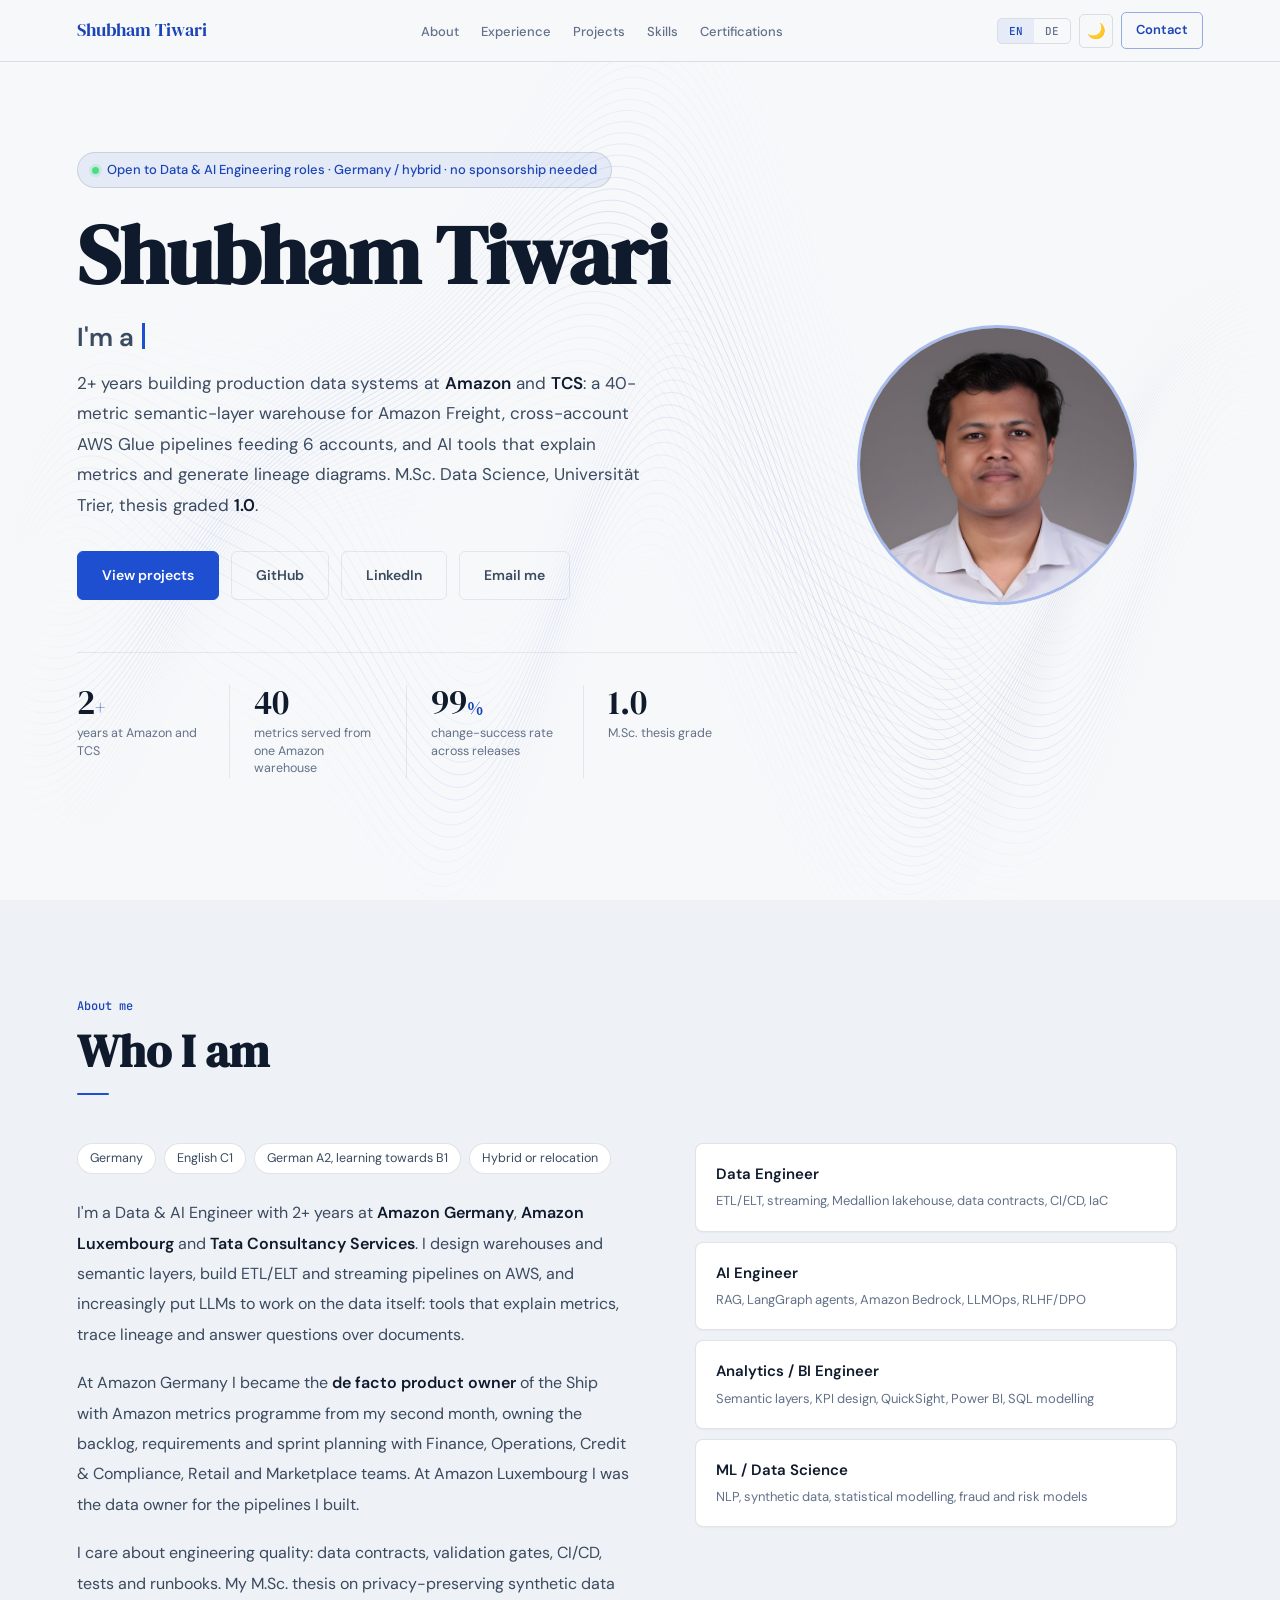
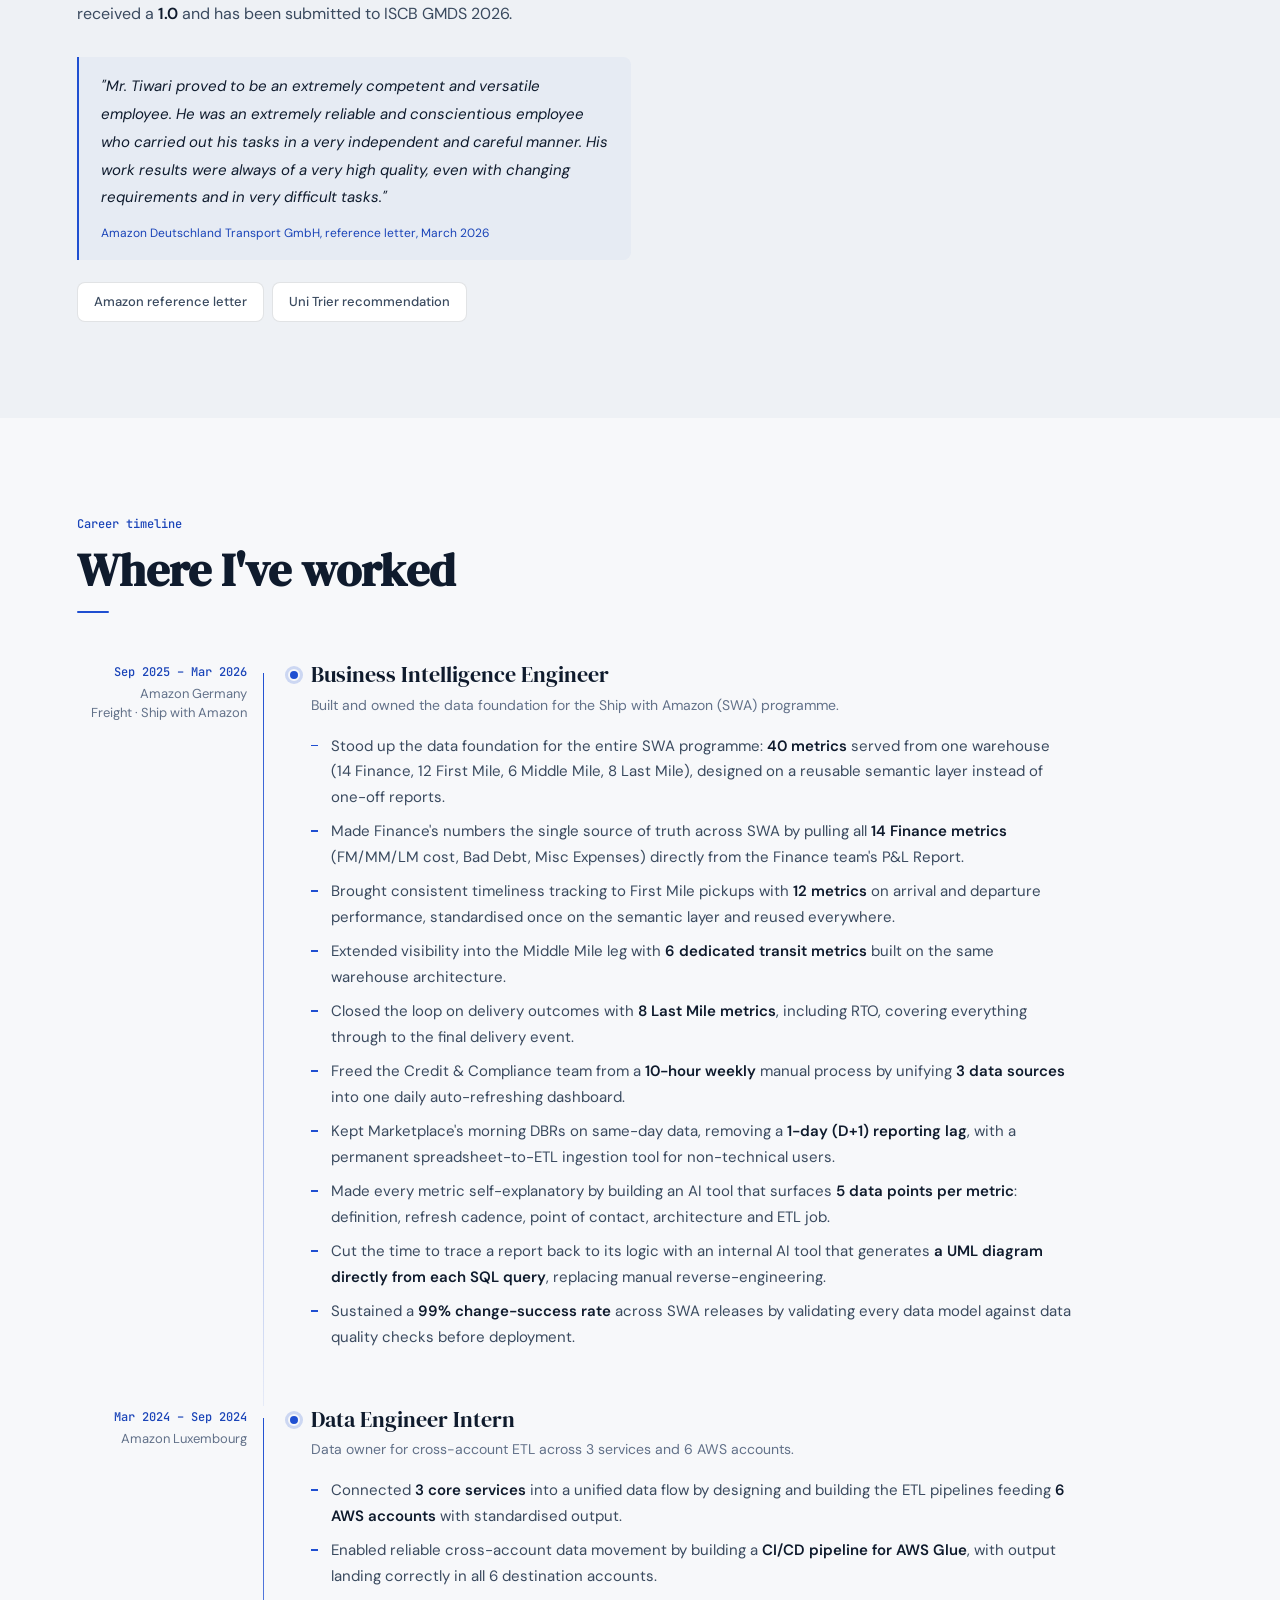
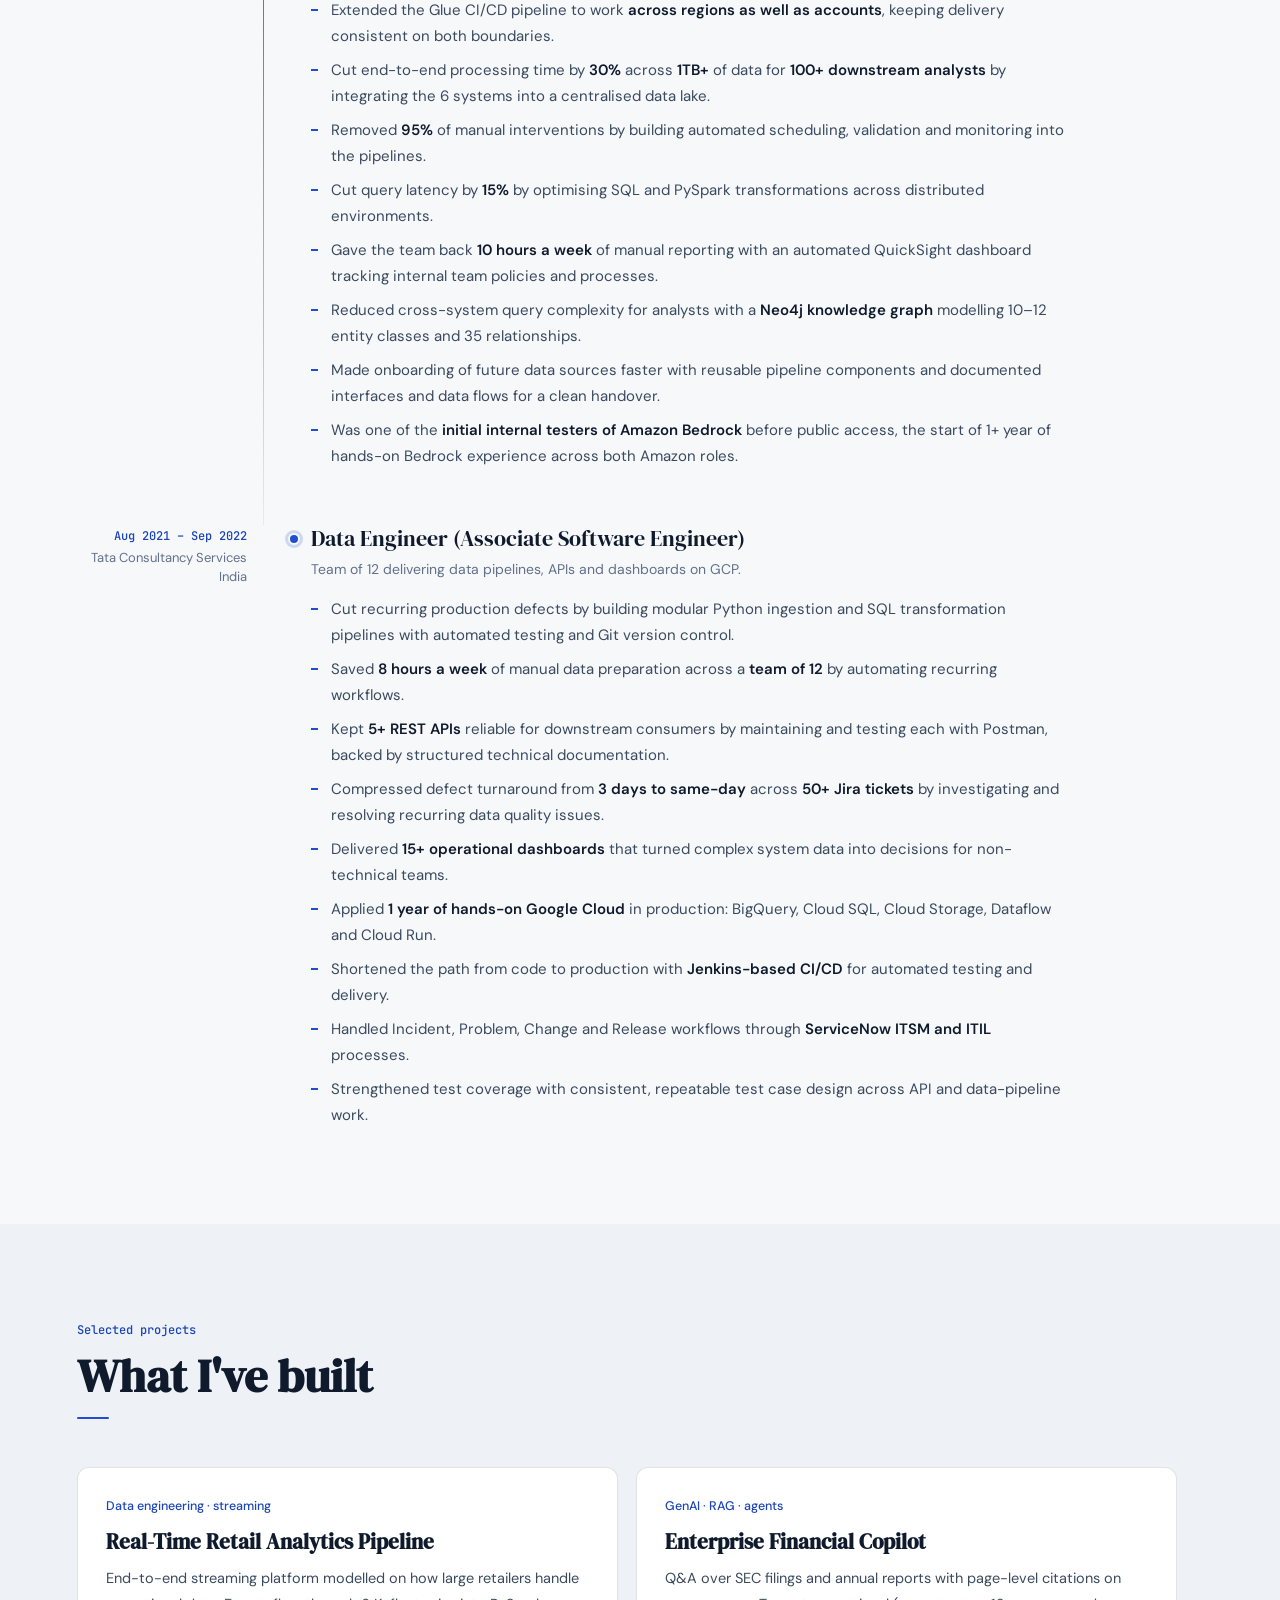
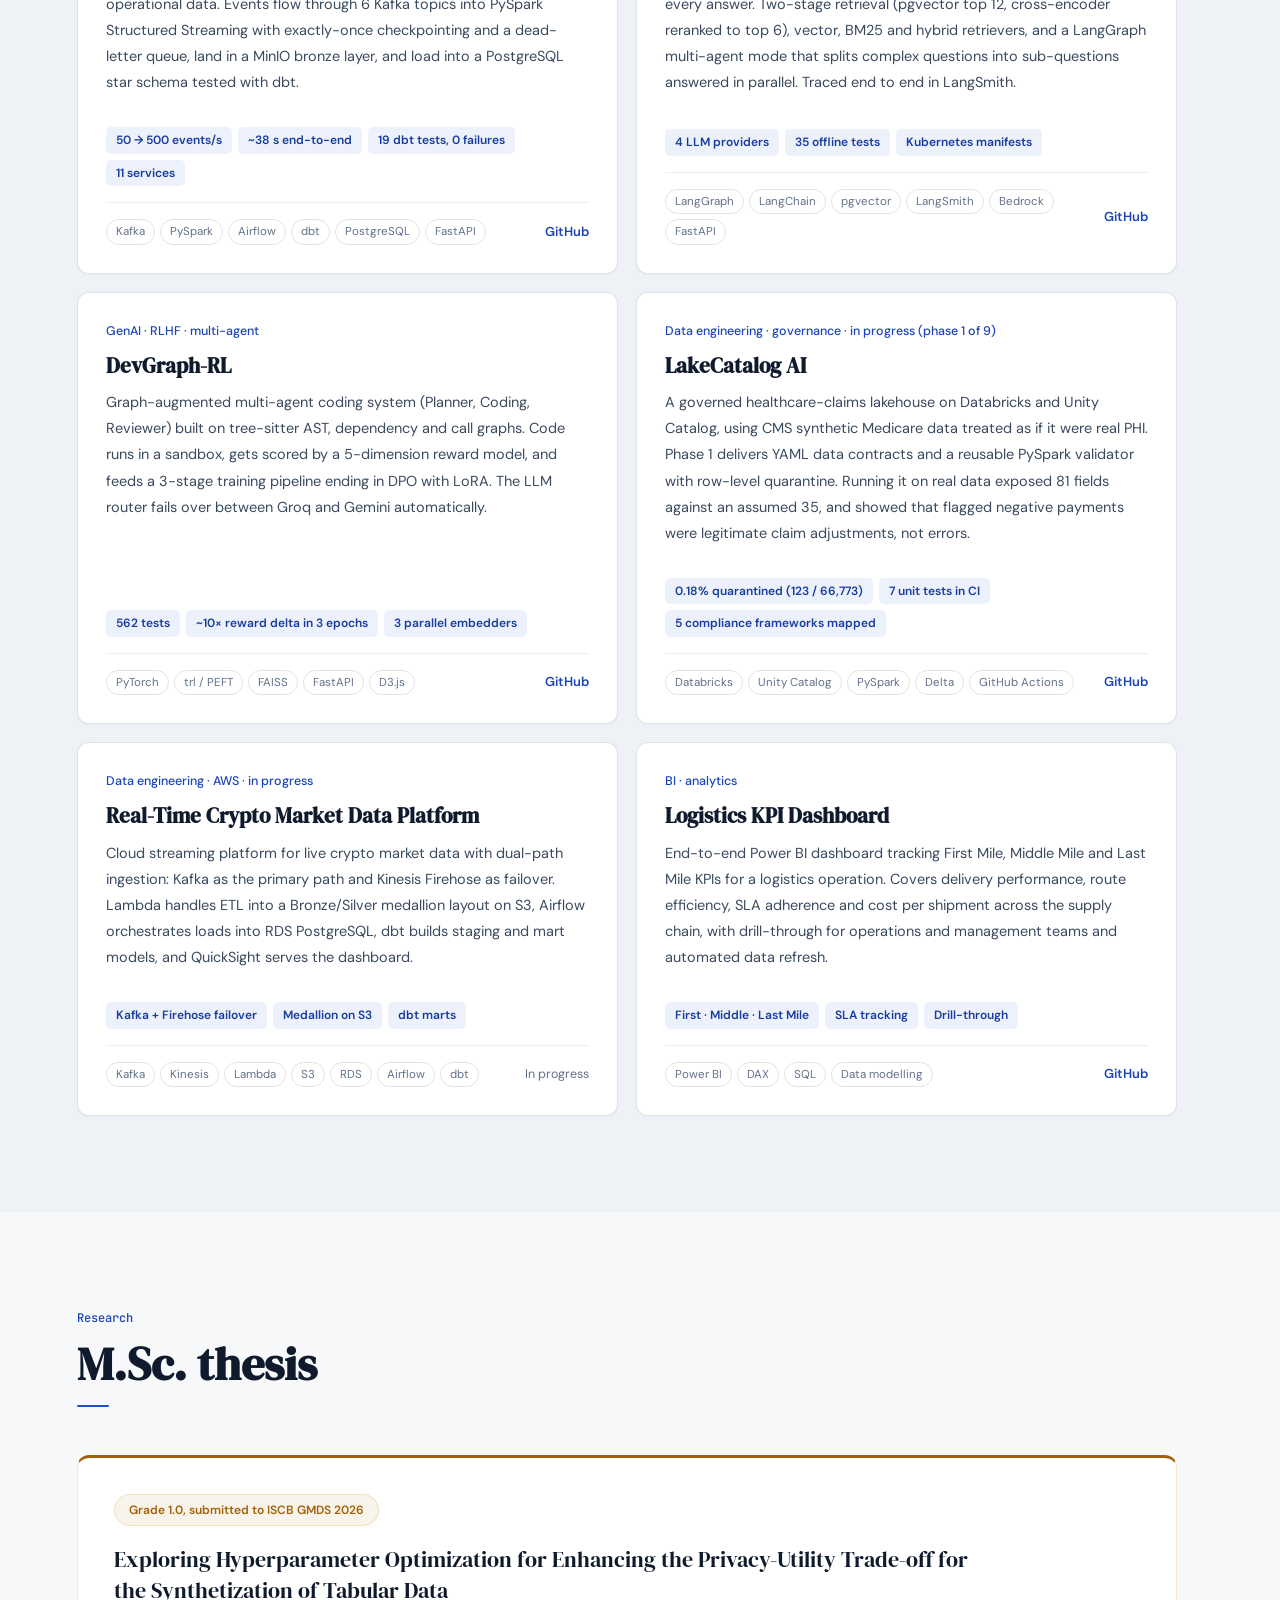
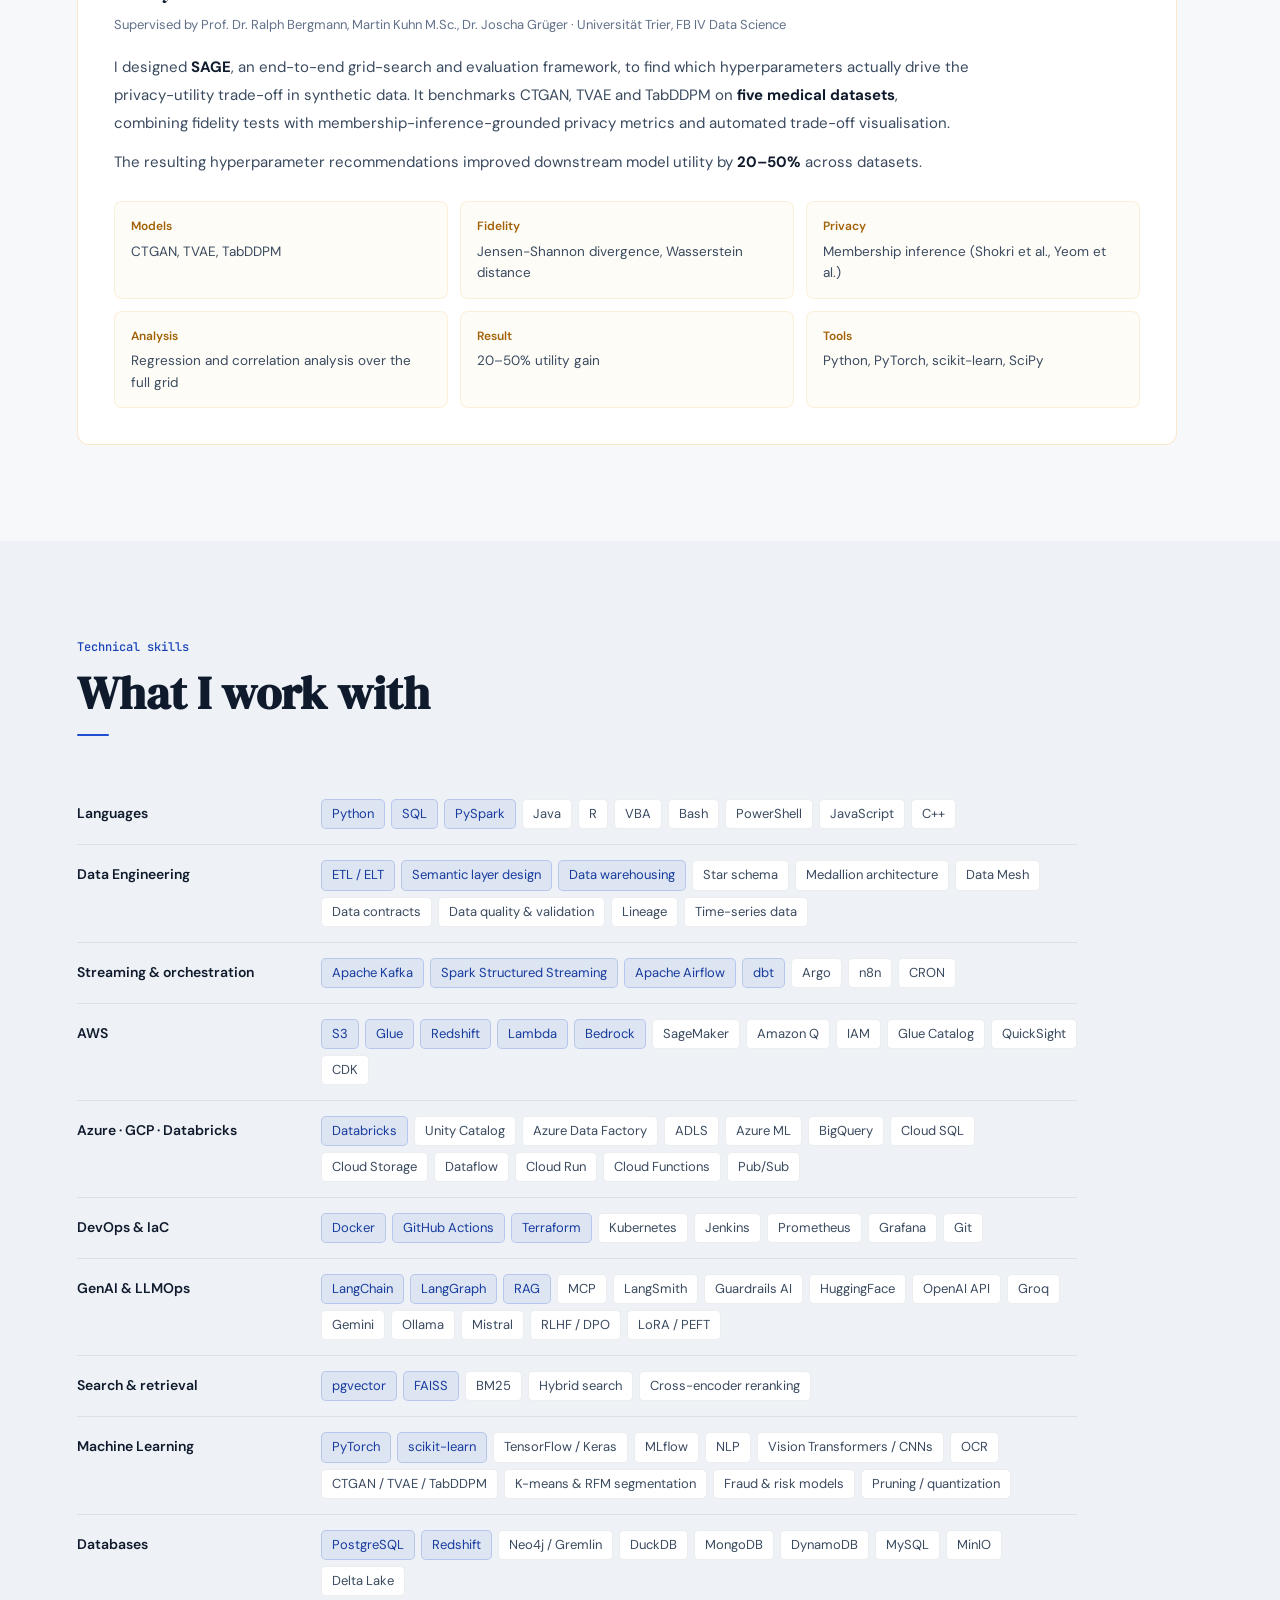
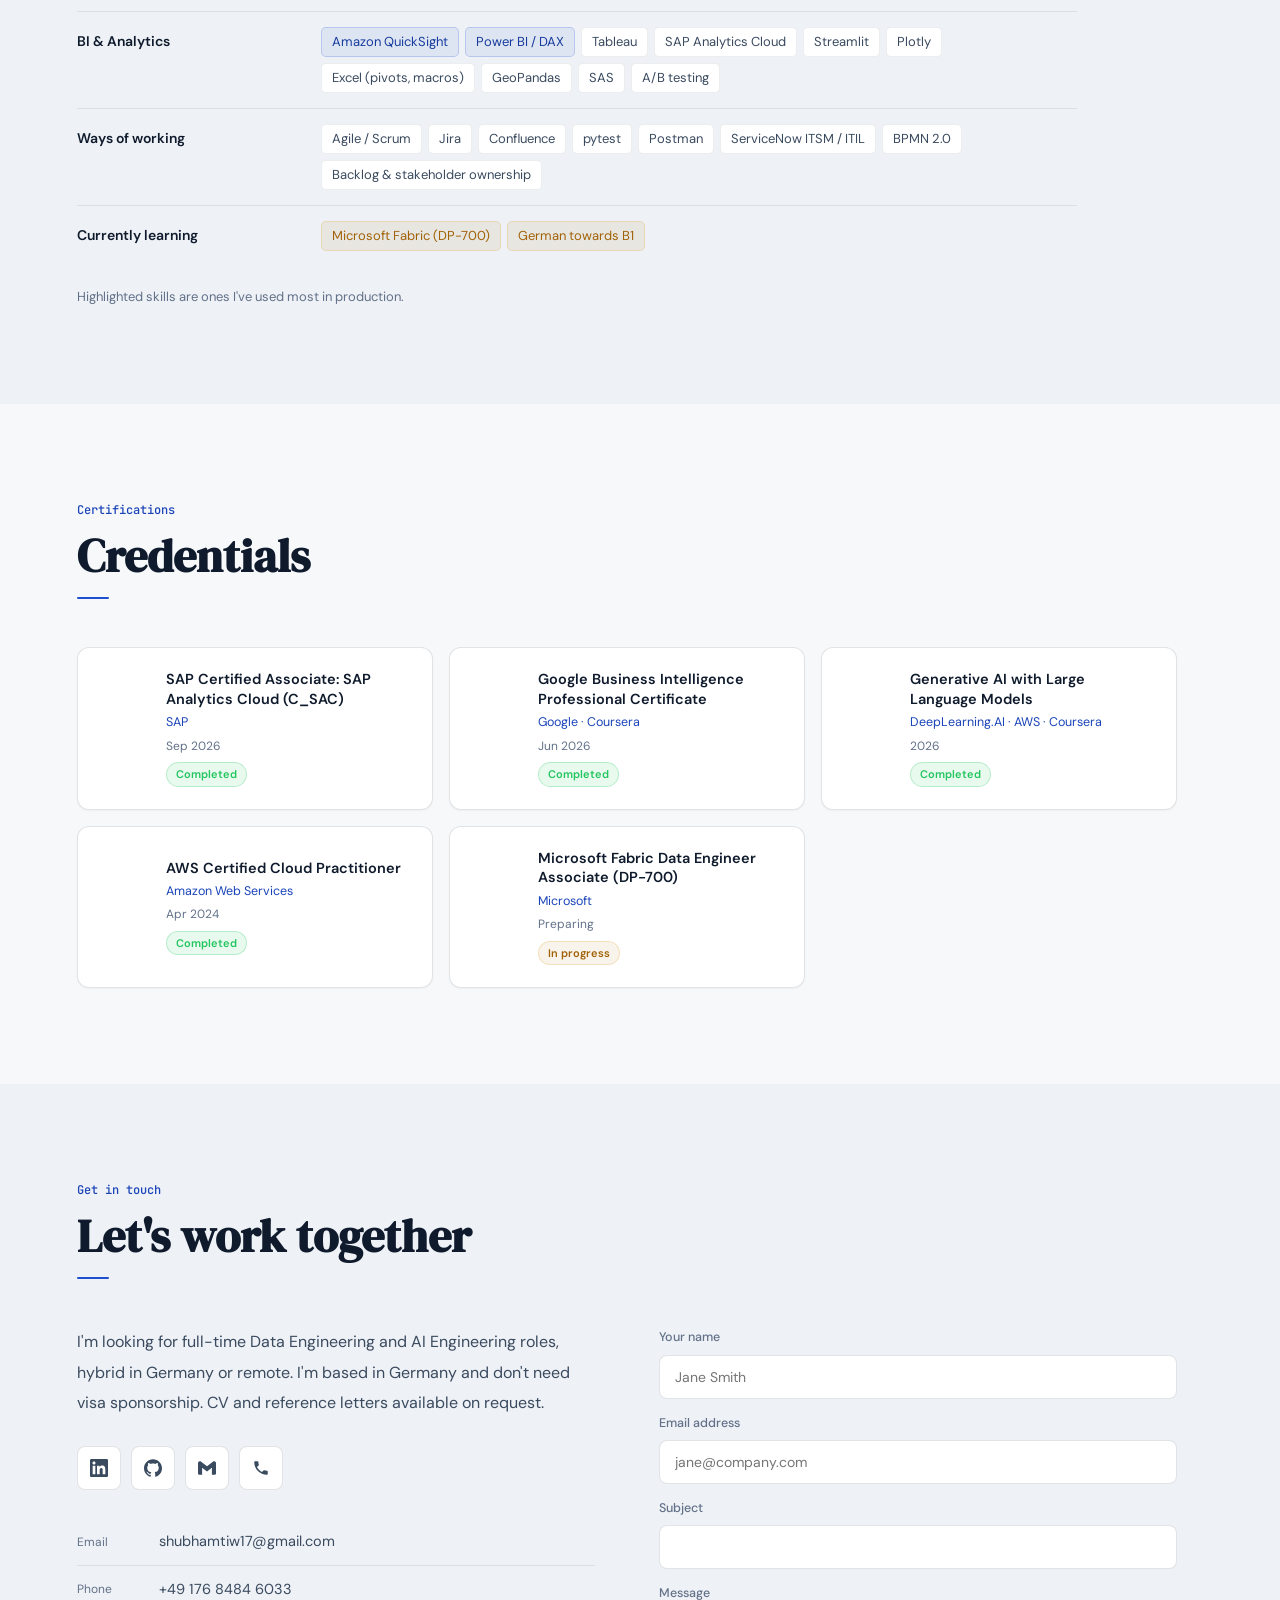
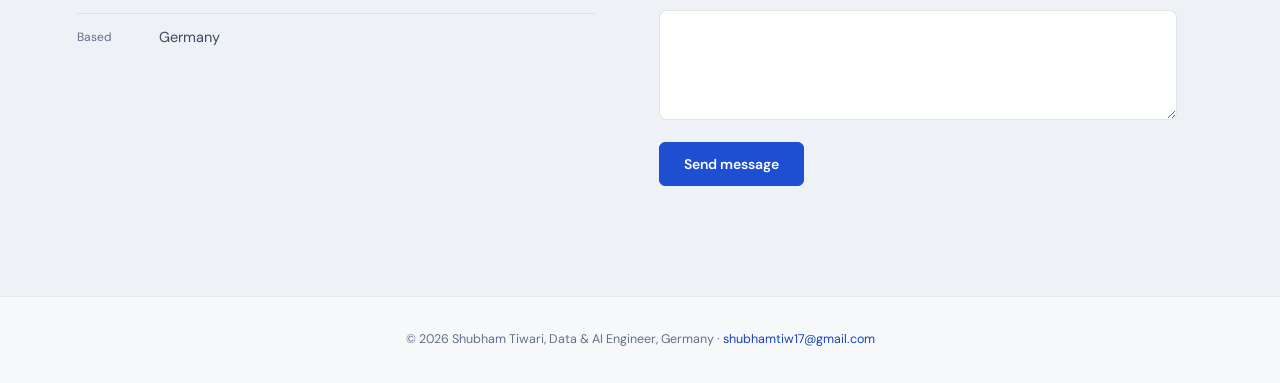
==== commit d5ffba3b: "Update index.html" ====
--- a/index.html
+++ b/index.html
@@ -260,8 +260,7 @@
         <div class="stat-item"><div class="stat-val">1.0</div><div class="stat-label"><span class="en">M.Sc. thesis grade</span><span class="de">Note der Masterarbeit</span></div></div>
       </div>
     </div>
-    <!-- Put your photo in the repo as photo.jpg (same folder as this file). Initials show until then. -->
-    <div class="photo-wrap"><img src="photo.jpg" alt="Shubham Tiwari" onerror="this.remove()"/>ST</div>
+    <div class="photo-wrap"><img src="[data-uri]" alt="Shubham Tiwari"/></div>
   </div>
 </section>
 
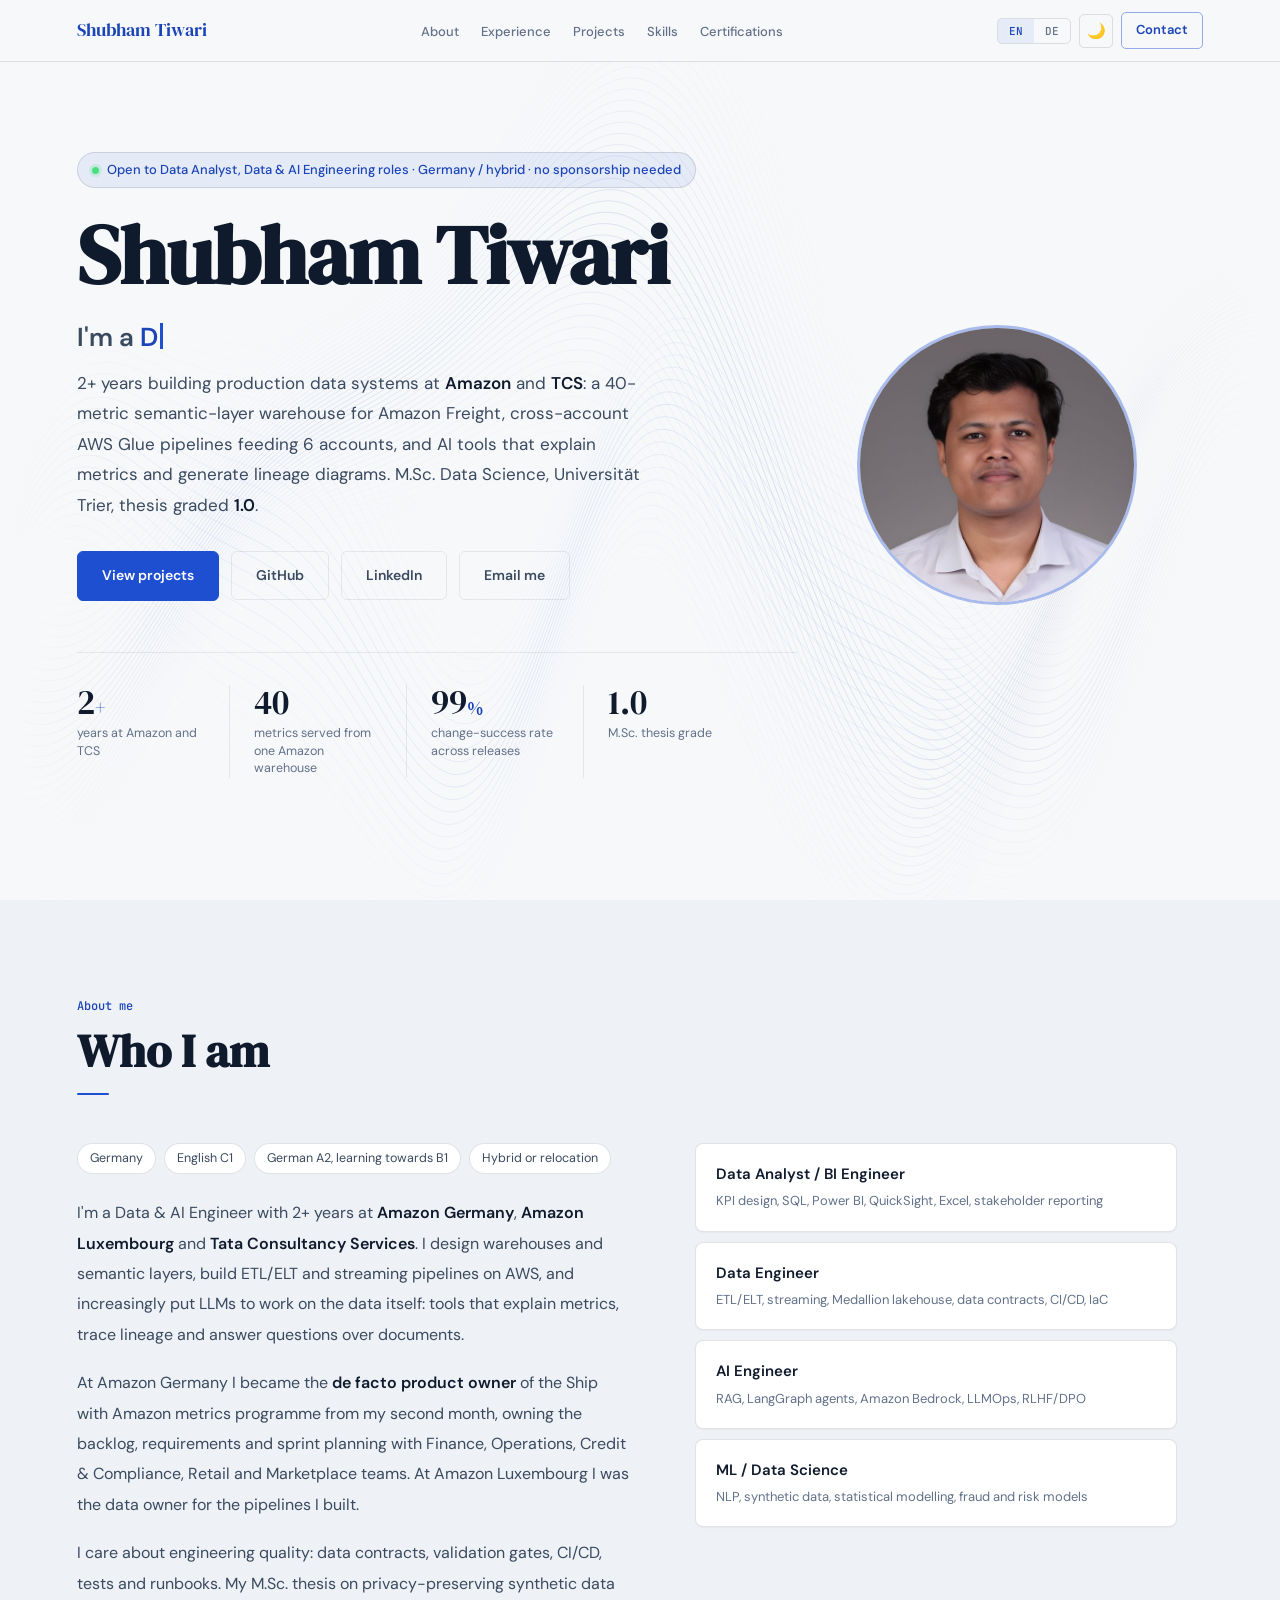
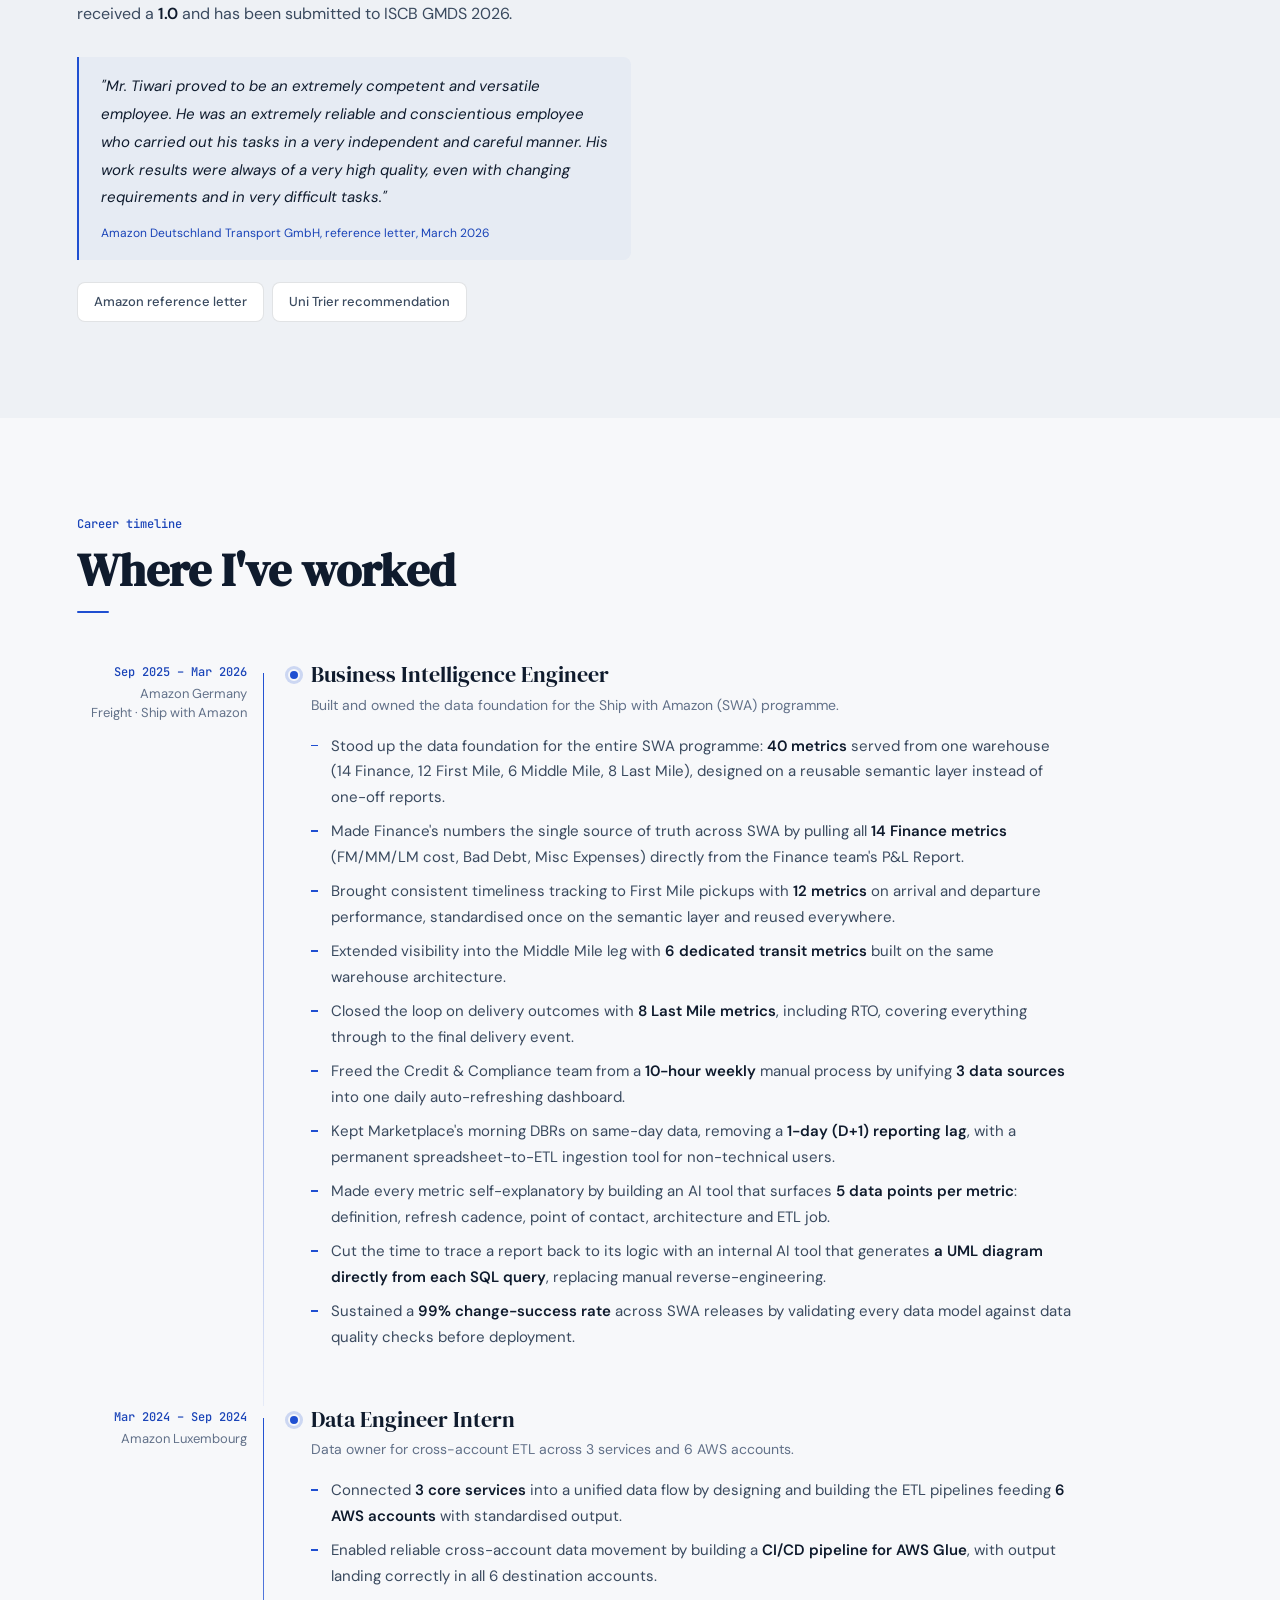
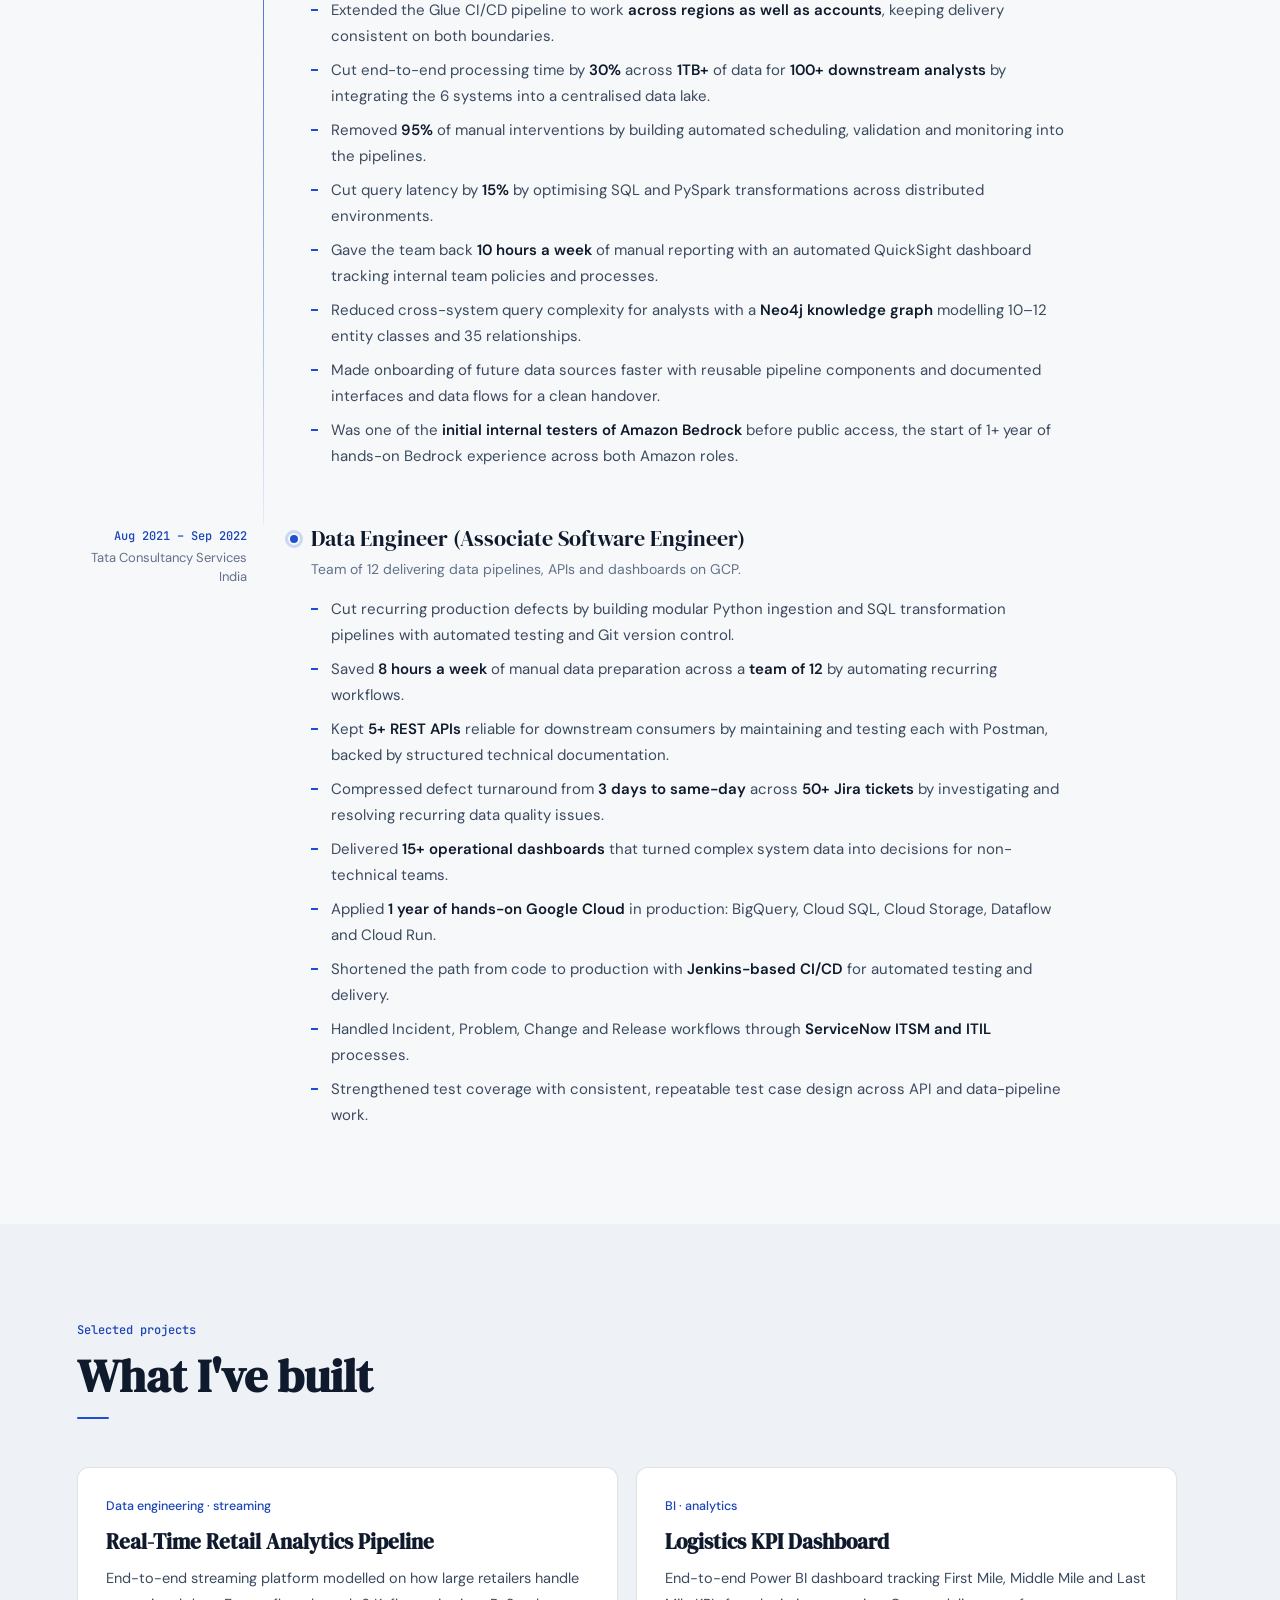
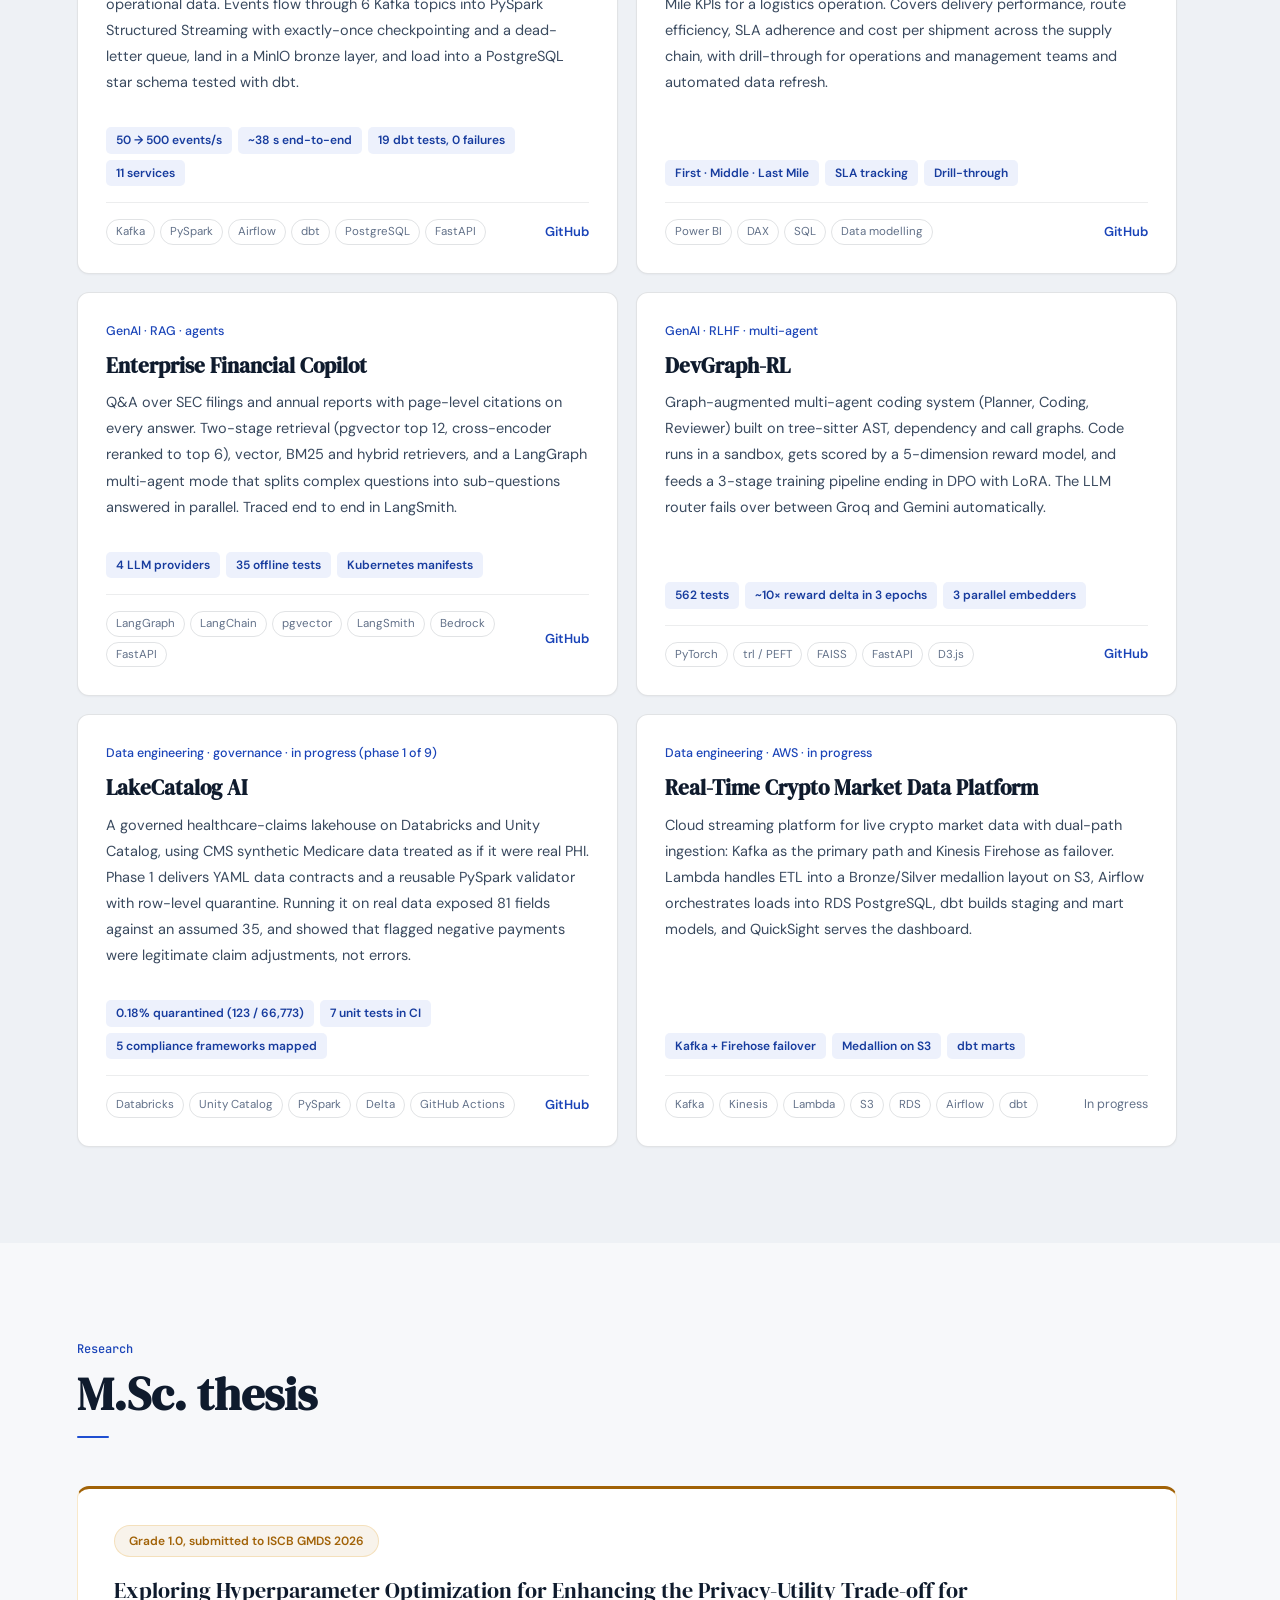
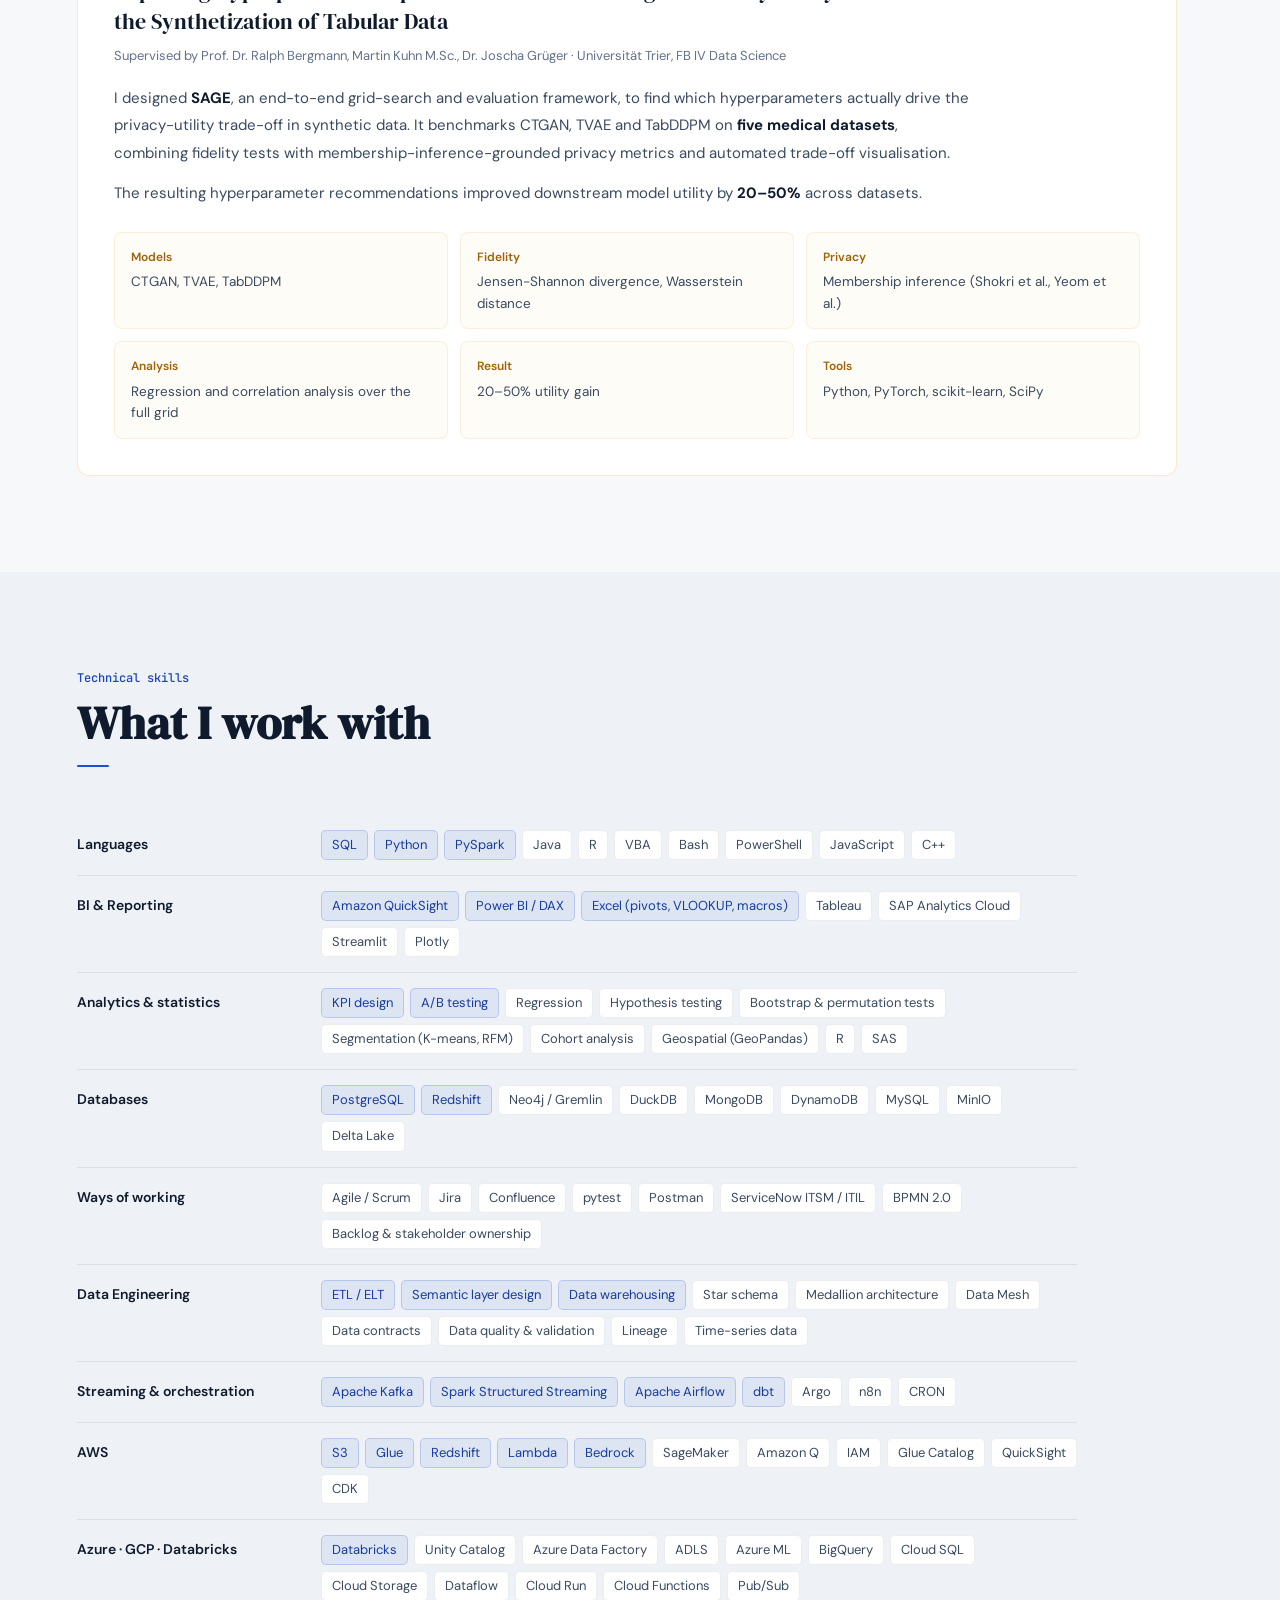
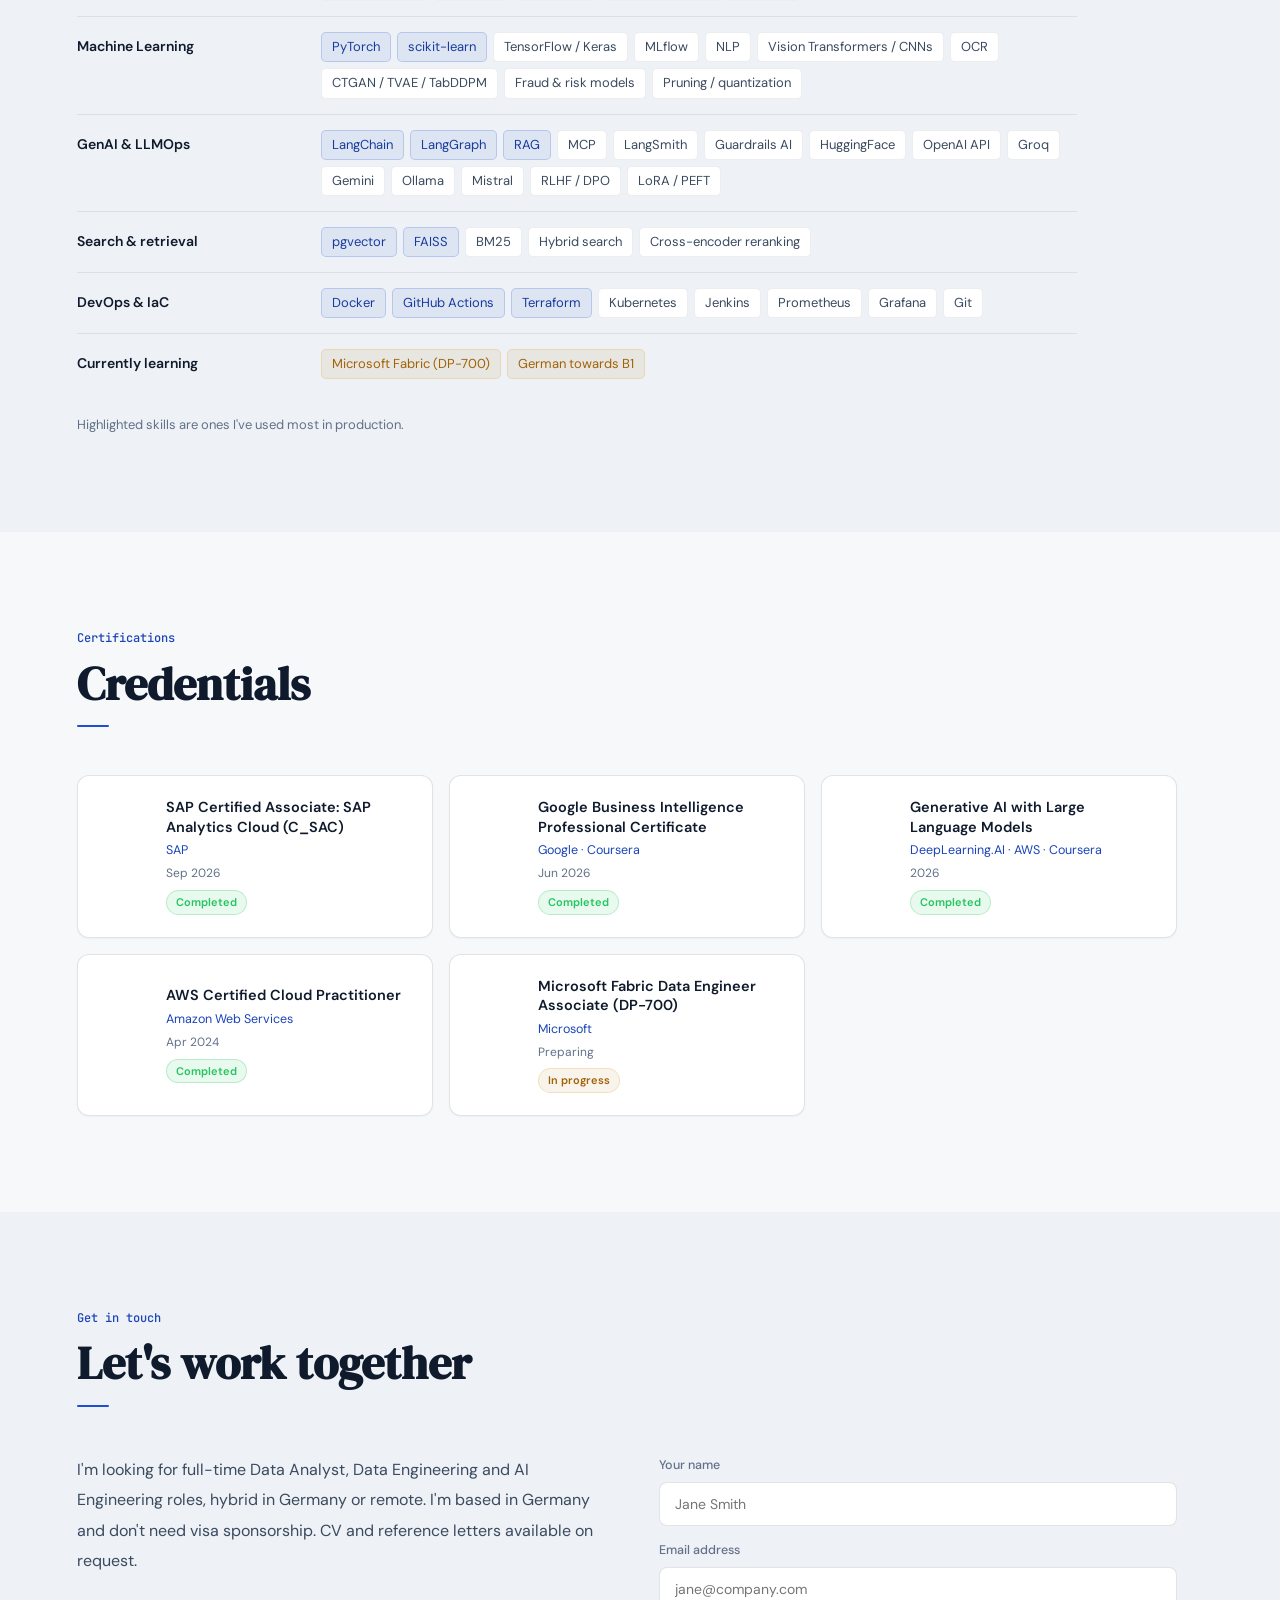
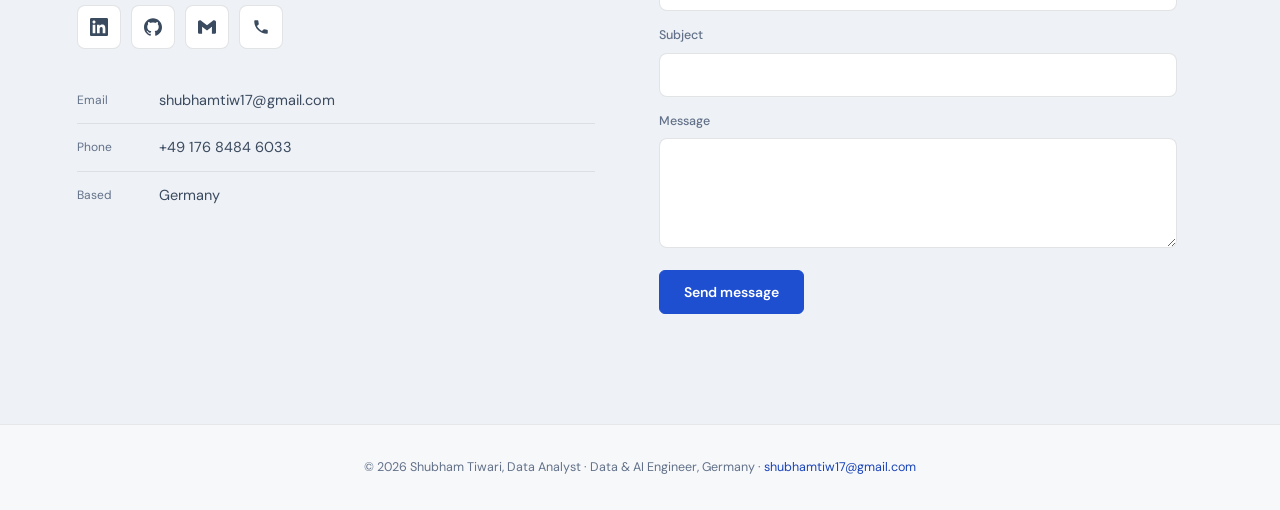
==== commit dc317371: "Update index.html" ====
--- a/index.html
+++ b/index.html
@@ -3,8 +3,8 @@
 <head>
 <meta charset="UTF-8"/>
 <meta name="viewport" content="width=device-width, initial-scale=1.0"/>
-<title>Shubham Tiwari | Data & AI Engineer</title>
-<meta name="description" content="Shubham Tiwari, Data and AI Engineer in Germany. 2+ years at Amazon and TCS building data warehouses, AWS pipelines, streaming systems and LLM applications."/>
+<title>Shubham Tiwari | Data Analyst, Data & AI Engineer</title>
+<meta name="description" content="Shubham Tiwari, Data Analyst and Data & AI Engineer in Germany. 2+ years at Amazon and TCS building data warehouses, AWS pipelines, streaming systems and LLM applications."/>
 <link href="https://fonts.googleapis.com/css2?family=DM+Serif+Display:ital@0;1&family=DM+Sans:opsz,wght@9..40,300;9..40,400;9..40,500;9..40,600;9..40,700&family=JetBrains+Mono:wght@400;500&display=swap" rel="stylesheet"/>
 <style>
 *,*::before,*::after{box-sizing:border-box;margin:0;padding:0}
@@ -237,8 +237,8 @@
   <div class="hero-inner">
     <div>
       <div class="hero-eyebrow"><div class="blink"></div>
-        <span class="en">Open to Data & AI Engineering roles · Germany / hybrid · no sponsorship needed</span>
-        <span class="de">Offen für Data- & AI-Engineering-Stellen · Deutschland / hybrid · kein Visum nötig</span>
+        <span class="en">Open to Data Analyst, Data & AI Engineering roles · Germany / hybrid · no sponsorship needed</span>
+        <span class="de">Offen für Stellen in Datenanalyse, Data & AI Engineering · Deutschland / hybrid · kein Visum nötig</span>
       </div>
       <h1 class="hero-name">Shubham Tiwari</h1>
       <div class="hero-role">
@@ -295,9 +295,9 @@
       </div>
     </div>
     <div class="role-cards">
+      <div class="role-card"><div class="rc-title"><span class="en">Data Analyst / BI Engineer</span><span class="de">Datenanalyst / BI Engineer</span></div><div class="rc-sub"><span class="en">KPI design, SQL, Power BI, QuickSight, Excel, stakeholder reporting</span><span class="de">KPI-Design, SQL, Power BI, QuickSight, Excel, Stakeholder-Reporting</span></div></div>
       <div class="role-card"><div class="rc-title">Data Engineer</div><div class="rc-sub">ETL/ELT, streaming, Medallion lakehouse, data contracts, CI/CD, IaC</div></div>
       <div class="role-card"><div class="rc-title"><span class="en">AI Engineer</span><span class="de">KI-Ingenieur</span></div><div class="rc-sub">RAG, LangGraph agents, Amazon Bedrock, LLMOps, RLHF/DPO</div></div>
-      <div class="role-card"><div class="rc-title">Analytics / BI Engineer</div><div class="rc-sub"><span class="en">Semantic layers, KPI design, QuickSight, Power BI, SQL modelling</span><span class="de">Semantic Layer, KPI-Design, QuickSight, Power BI, SQL-Modellierung</span></div></div>
       <div class="role-card"><div class="rc-title"><span class="en">ML / Data Science</span><span class="de">ML / Data Science</span></div><div class="rc-sub"><span class="en">NLP, synthetic data, statistical modelling, fraud and risk models</span><span class="de">NLP, synthetische Daten, statistische Modellierung, Betrugs- und Risikomodelle</span></div></div>
     </div>
   </div>
@@ -445,6 +445,20 @@
     </div>
 
     <div class="proj-card">
+      <div class="proj-meta"><span class="en">BI · analytics</span><span class="de">BI · Analytics</span></div>
+      <h3><span class="en">Logistics KPI Dashboard</span><span class="de">Logistik-KPI-Dashboard</span></h3>
+      <div class="proj-body">
+        <p class="en">End-to-end Power BI dashboard tracking First Mile, Middle Mile and Last Mile KPIs for a logistics operation. Covers delivery performance, route efficiency, SLA adherence and cost per shipment across the supply chain, with drill-through for operations and management teams and automated data refresh.</p>
+        <p class="de">End-to-End-Power-BI-Dashboard für First-, Middle- und Last-Mile-KPIs eines Logistikbetriebs. Deckt Lieferleistung, Routeneffizienz, SLA-Einhaltung und Kosten pro Sendung über die gesamte Lieferkette ab, mit Drill-through für Operations und Management sowie automatischer Datenaktualisierung.</p>
+      </div>
+      <div class="proj-chips"><span class="chip">First · Middle · Last Mile</span><span class="chip">SLA tracking</span><span class="chip">Drill-through</span></div>
+      <div class="proj-footer">
+        <div class="proj-tags"><span class="tag">Power BI</span><span class="tag">DAX</span><span class="tag">SQL</span><span class="tag">Data modelling</span></div>
+        <a href="https://github.com/shubhamtiw17/logistics-kpi-dashboard" target="_blank" rel="noopener" class="proj-link">GitHub</a>
+      </div>
+    </div>
+
+    <div class="proj-card">
       <div class="proj-meta"><span class="en">GenAI · RAG · agents</span><span class="de">GenAI · RAG · Agenten</span></div>
       <h3>Enterprise Financial Copilot</h3>
       <div class="proj-body">
@@ -497,20 +511,6 @@
       <div class="proj-footer">
         <div class="proj-tags"><span class="tag">Kafka</span><span class="tag">Kinesis</span><span class="tag">Lambda</span><span class="tag">S3</span><span class="tag">RDS</span><span class="tag">Airflow</span><span class="tag">dbt</span></div>
         <span class="proj-note"><span class="en">In progress</span><span class="de">In Arbeit</span></span>
-      </div>
-    </div>
-
-    <div class="proj-card">
-      <div class="proj-meta"><span class="en">BI · analytics</span><span class="de">BI · Analytics</span></div>
-      <h3><span class="en">Logistics KPI Dashboard</span><span class="de">Logistik-KPI-Dashboard</span></h3>
-      <div class="proj-body">
-        <p class="en">End-to-end Power BI dashboard tracking First Mile, Middle Mile and Last Mile KPIs for a logistics operation. Covers delivery performance, route efficiency, SLA adherence and cost per shipment across the supply chain, with drill-through for operations and management teams and automated data refresh.</p>
-        <p class="de">End-to-End-Power-BI-Dashboard für First-, Middle- und Last-Mile-KPIs eines Logistikbetriebs. Deckt Lieferleistung, Routeneffizienz, SLA-Einhaltung und Kosten pro Sendung über die gesamte Lieferkette ab, mit Drill-through für Operations und Management sowie automatischer Datenaktualisierung.</p>
-      </div>
-      <div class="proj-chips"><span class="chip">First · Middle · Last Mile</span><span class="chip">SLA tracking</span><span class="chip">Drill-through</span></div>
-      <div class="proj-footer">
-        <div class="proj-tags"><span class="tag">Power BI</span><span class="tag">DAX</span><span class="tag">SQL</span><span class="tag">Data modelling</span></div>
-        <a href="https://github.com/shubhamtiw17/logistics-kpi-dashboard" target="_blank" rel="noopener" class="proj-link">GitHub</a>
       </div>
     </div>
 
@@ -551,18 +551,19 @@
   <h2 class="stitle"><span class="en">What I work with</span><span class="de">Womit ich arbeite</span></h2>
   <div class="sline"></div>
   <div class="skills-list">
-    <div class="skill-row"><div class="skill-cat"><span class="en">Languages</span><span class="de">Sprachen</span></div><div class="skill-vals"><span class="sk core">Python</span><span class="sk core">SQL</span><span class="sk core">PySpark</span><span class="sk">Java</span><span class="sk">R</span><span class="sk">VBA</span><span class="sk">Bash</span><span class="sk">PowerShell</span><span class="sk">JavaScript</span><span class="sk">C++</span></div></div>
+    <div class="skill-row"><div class="skill-cat"><span class="en">Languages</span><span class="de">Sprachen</span></div><div class="skill-vals"><span class="sk core">SQL</span><span class="sk core">Python</span><span class="sk core">PySpark</span><span class="sk">Java</span><span class="sk">R</span><span class="sk">VBA</span><span class="sk">Bash</span><span class="sk">PowerShell</span><span class="sk">JavaScript</span><span class="sk">C++</span></div></div>
+    <div class="skill-row"><div class="skill-cat">BI & Reporting</div><div class="skill-vals"><span class="sk core">Amazon QuickSight</span><span class="sk core">Power BI / DAX</span><span class="sk core">Excel (pivots, VLOOKUP, macros)</span><span class="sk">Tableau</span><span class="sk">SAP Analytics Cloud</span><span class="sk">Streamlit</span><span class="sk">Plotly</span></div></div>
+    <div class="skill-row"><div class="skill-cat"><span class="en">Analytics & statistics</span><span class="de">Analyse & Statistik</span></div><div class="skill-vals"><span class="sk core">KPI design</span><span class="sk core">A/B testing</span><span class="sk">Regression</span><span class="sk">Hypothesis testing</span><span class="sk">Bootstrap & permutation tests</span><span class="sk">Segmentation (K-means, RFM)</span><span class="sk">Cohort analysis</span><span class="sk">Geospatial (GeoPandas)</span><span class="sk">R</span><span class="sk">SAS</span></div></div>
+    <div class="skill-row"><div class="skill-cat"><span class="en">Databases</span><span class="de">Datenbanken</span></div><div class="skill-vals"><span class="sk core">PostgreSQL</span><span class="sk core">Redshift</span><span class="sk">Neo4j / Gremlin</span><span class="sk">DuckDB</span><span class="sk">MongoDB</span><span class="sk">DynamoDB</span><span class="sk">MySQL</span><span class="sk">MinIO</span><span class="sk">Delta Lake</span></div></div>
+    <div class="skill-row"><div class="skill-cat"><span class="en">Ways of working</span><span class="de">Arbeitsweise</span></div><div class="skill-vals"><span class="sk">Agile / Scrum</span><span class="sk">Jira</span><span class="sk">Confluence</span><span class="sk">pytest</span><span class="sk">Postman</span><span class="sk">ServiceNow ITSM / ITIL</span><span class="sk">BPMN 2.0</span><span class="sk"><span class="en">Backlog & stakeholder ownership</span><span class="de">Backlog- & Stakeholder-Verantwortung</span></span></div></div>
     <div class="skill-row"><div class="skill-cat">Data Engineering</div><div class="skill-vals"><span class="sk core">ETL / ELT</span><span class="sk core">Semantic layer design</span><span class="sk core">Data warehousing</span><span class="sk">Star schema</span><span class="sk">Medallion architecture</span><span class="sk">Data Mesh</span><span class="sk">Data contracts</span><span class="sk">Data quality & validation</span><span class="sk">Lineage</span><span class="sk">Time-series data</span></div></div>
     <div class="skill-row"><div class="skill-cat"><span class="en">Streaming & orchestration</span><span class="de">Streaming & Orchestrierung</span></div><div class="skill-vals"><span class="sk core">Apache Kafka</span><span class="sk core">Spark Structured Streaming</span><span class="sk core">Apache Airflow</span><span class="sk core">dbt</span><span class="sk">Argo</span><span class="sk">n8n</span><span class="sk">CRON</span></div></div>
     <div class="skill-row"><div class="skill-cat">AWS</div><div class="skill-vals"><span class="sk core">S3</span><span class="sk core">Glue</span><span class="sk core">Redshift</span><span class="sk core">Lambda</span><span class="sk core">Bedrock</span><span class="sk">SageMaker</span><span class="sk">Amazon Q</span><span class="sk">IAM</span><span class="sk">Glue Catalog</span><span class="sk">QuickSight</span><span class="sk">CDK</span></div></div>
     <div class="skill-row"><div class="skill-cat">Azure · GCP · Databricks</div><div class="skill-vals"><span class="sk core">Databricks</span><span class="sk">Unity Catalog</span><span class="sk">Azure Data Factory</span><span class="sk">ADLS</span><span class="sk">Azure ML</span><span class="sk">BigQuery</span><span class="sk">Cloud SQL</span><span class="sk">Cloud Storage</span><span class="sk">Dataflow</span><span class="sk">Cloud Run</span><span class="sk">Cloud Functions</span><span class="sk">Pub/Sub</span></div></div>
-    <div class="skill-row"><div class="skill-cat">DevOps & IaC</div><div class="skill-vals"><span class="sk core">Docker</span><span class="sk core">GitHub Actions</span><span class="sk core">Terraform</span><span class="sk">Kubernetes</span><span class="sk">Jenkins</span><span class="sk">Prometheus</span><span class="sk">Grafana</span><span class="sk">Git</span></div></div>
+    <div class="skill-row"><div class="skill-cat">Machine Learning</div><div class="skill-vals"><span class="sk core">PyTorch</span><span class="sk core">scikit-learn</span><span class="sk">TensorFlow / Keras</span><span class="sk">MLflow</span><span class="sk">NLP</span><span class="sk">Vision Transformers / CNNs</span><span class="sk">OCR</span><span class="sk">CTGAN / TVAE / TabDDPM</span><span class="sk">Fraud & risk models</span><span class="sk">Pruning / quantization</span></div></div>
     <div class="skill-row"><div class="skill-cat">GenAI & LLMOps</div><div class="skill-vals"><span class="sk core">LangChain</span><span class="sk core">LangGraph</span><span class="sk core">RAG</span><span class="sk">MCP</span><span class="sk">LangSmith</span><span class="sk">Guardrails AI</span><span class="sk">HuggingFace</span><span class="sk">OpenAI API</span><span class="sk">Groq</span><span class="sk">Gemini</span><span class="sk">Ollama</span><span class="sk">Mistral</span><span class="sk">RLHF / DPO</span><span class="sk">LoRA / PEFT</span></div></div>
     <div class="skill-row"><div class="skill-cat"><span class="en">Search & retrieval</span><span class="de">Suche & Retrieval</span></div><div class="skill-vals"><span class="sk core">pgvector</span><span class="sk core">FAISS</span><span class="sk">BM25</span><span class="sk">Hybrid search</span><span class="sk">Cross-encoder reranking</span></div></div>
-    <div class="skill-row"><div class="skill-cat">Machine Learning</div><div class="skill-vals"><span class="sk core">PyTorch</span><span class="sk core">scikit-learn</span><span class="sk">TensorFlow / Keras</span><span class="sk">MLflow</span><span class="sk">NLP</span><span class="sk">Vision Transformers / CNNs</span><span class="sk">OCR</span><span class="sk">CTGAN / TVAE / TabDDPM</span><span class="sk">K-means & RFM segmentation</span><span class="sk">Fraud & risk models</span><span class="sk">Pruning / quantization</span></div></div>
-    <div class="skill-row"><div class="skill-cat"><span class="en">Databases</span><span class="de">Datenbanken</span></div><div class="skill-vals"><span class="sk core">PostgreSQL</span><span class="sk core">Redshift</span><span class="sk">Neo4j / Gremlin</span><span class="sk">DuckDB</span><span class="sk">MongoDB</span><span class="sk">DynamoDB</span><span class="sk">MySQL</span><span class="sk">MinIO</span><span class="sk">Delta Lake</span></div></div>
-    <div class="skill-row"><div class="skill-cat">BI & Analytics</div><div class="skill-vals"><span class="sk core">Amazon QuickSight</span><span class="sk core">Power BI / DAX</span><span class="sk">Tableau</span><span class="sk">SAP Analytics Cloud</span><span class="sk">Streamlit</span><span class="sk">Plotly</span><span class="sk">Excel (pivots, macros)</span><span class="sk">GeoPandas</span><span class="sk">SAS</span><span class="sk">A/B testing</span></div></div>
-    <div class="skill-row"><div class="skill-cat"><span class="en">Ways of working</span><span class="de">Arbeitsweise</span></div><div class="skill-vals"><span class="sk">Agile / Scrum</span><span class="sk">Jira</span><span class="sk">Confluence</span><span class="sk">pytest</span><span class="sk">Postman</span><span class="sk">ServiceNow ITSM / ITIL</span><span class="sk">BPMN 2.0</span><span class="sk"><span class="en">Backlog & stakeholder ownership</span><span class="de">Backlog- & Stakeholder-Verantwortung</span></span></div></div>
+    <div class="skill-row"><div class="skill-cat">DevOps & IaC</div><div class="skill-vals"><span class="sk core">Docker</span><span class="sk core">GitHub Actions</span><span class="sk core">Terraform</span><span class="sk">Kubernetes</span><span class="sk">Jenkins</span><span class="sk">Prometheus</span><span class="sk">Grafana</span><span class="sk">Git</span></div></div>
     <div class="skill-row"><div class="skill-cat"><span class="en">Currently learning</span><span class="de">Aktuell im Aufbau</span></div><div class="skill-vals"><span class="sk learn">Microsoft Fabric (DP-700)</span><span class="sk learn"><span class="en">German towards B1</span><span class="de">Deutsch Richtung B1</span></span></div></div>
   </div>
   <p class="skill-note"><span class="en">Highlighted skills are ones I've used most in production.</span><span class="de">Hervorgehobene Kenntnisse habe ich am häufigsten produktiv eingesetzt.</span></p>
@@ -609,8 +610,8 @@
   <div class="sline"></div>
   <div class="contact-grid">
     <div>
-      <p class="contact-intro en">I'm looking for full-time Data Engineering and AI Engineering roles, hybrid in Germany or remote. I'm based in Germany and don't need visa sponsorship. CV and reference letters available on request.</p>
-      <p class="contact-intro de">Ich suche Vollzeitstellen im Data Engineering und AI Engineering, hybrid in Deutschland oder remote. Ich lebe in Deutschland und benötige kein Visum-Sponsoring. Lebenslauf und Zeugnisse auf Anfrage.</p>
+      <p class="contact-intro en">I'm looking for full-time Data Analyst, Data Engineering and AI Engineering roles, hybrid in Germany or remote. I'm based in Germany and don't need visa sponsorship. CV and reference letters available on request.</p>
+      <p class="contact-intro de">Ich suche Vollzeitstellen in Datenanalyse, Data Engineering und AI Engineering, hybrid in Deutschland oder remote. Ich lebe in Deutschland und benötige kein Visum-Sponsoring. Lebenslauf und Zeugnisse auf Anfrage.</p>
       <div class="social-icons">
         <a href="https://linkedin.com/in/shubhamtiw17" target="_blank" rel="noopener" class="social-icon" aria-label="LinkedIn"><svg viewBox="0 0 24 24"><path d="M20.447 20.452h-3.554v-5.569c0-1.328-.027-3.037-1.852-3.037-1.853 0-2.136 1.445-2.136 2.939v5.667H9.351V9h3.414v1.561h.046c.477-.9 1.637-1.85 3.37-1.85 3.601 0 4.267 2.37 4.267 5.455v6.286zM5.337 7.433c-1.144 0-2.063-.926-2.063-2.065 0-1.138.92-2.063 2.063-2.063 1.14 0 2.064.925 2.064 2.063 0 1.139-.925 2.065-2.064 2.065zm1.782 13.019H3.555V9h3.564v11.452zM22.225 0H1.771C.792 0 0 .774 0 1.729v20.542C0 23.227.792 24 1.771 24h20.451C23.2 24 24 23.227 24 22.271V1.729C24 .774 23.2 0 22.222 0h.003z"/></svg></a>
         <a href="https://github.com/shubhamtiw17" target="_blank" rel="noopener" class="social-icon" aria-label="GitHub"><svg viewBox="0 0 24 24"><path d="M12 .297c-6.63 0-12 5.373-12 12 0 5.303 3.438 9.8 8.205 11.385.6.113.82-.258.82-.577 0-.285-.01-1.04-.015-2.04-3.338.724-4.042-1.61-4.042-1.61C4.422 18.07 3.633 17.7 3.633 17.7c-1.087-.744.084-.729.084-.729 1.205.084 1.838 1.236 1.838 1.236 1.07 1.835 2.809 1.305 3.495.998.108-.776.417-1.305.76-1.605-2.665-.3-5.466-1.332-5.466-5.93 0-1.31.465-2.38 1.235-3.22-.135-.303-.54-1.523.105-3.176 0 0 1.005-.322 3.3 1.23.96-.267 1.98-.399 3-.405 1.02.006 2.04.138 3 .405 2.28-1.552 3.285-1.23 3.285-1.23.645 1.653.24 2.873.12 3.176.765.84 1.23 1.91 1.23 3.22 0 4.61-2.805 5.625-5.475 5.92.42.36.81 1.096.81 2.22 0 1.606-.015 2.896-.015 3.286 0 .315.21.69.825.57C20.565 22.092 24 17.592 24 12.297c0-6.627-5.373-12-12-12"/></svg></a>
@@ -633,7 +634,7 @@
   </div>
 </section>
 
-<footer>© 2026 Shubham Tiwari, Data & AI Engineer, Germany · <a href="mailto:shubhamtiw17@gmail.com">shubhamtiw17@gmail.com</a></footer>
+<footer>© 2026 Shubham Tiwari, Data Analyst · Data & AI Engineer, Germany · <a href="mailto:shubhamtiw17@gmail.com">shubhamtiw17@gmail.com</a></footer>
 
 <script>
 var lang='en', theme='light';
@@ -659,7 +660,7 @@
 
 /* typewriter */
 (function(){
-  var en=["Data Engineer","AI Engineer","Analytics Engineer"], de=["Data Engineer","AI Engineer","Analytics Engineer"];
+  var en=["Data Analyst","Data Engineer","AI Engineer","BI Engineer"], de=["Datenanalyst","Data Engineer","AI Engineer","BI Engineer"];
   var a=document.getElementById('tw-en'), b=document.getElementById('tw-de'), i=0, c=0, del=false;
   if(window.matchMedia('(prefers-reduced-motion: reduce)').matches){a.textContent=en[0];b.textContent=de[0];return;}
   function t(){
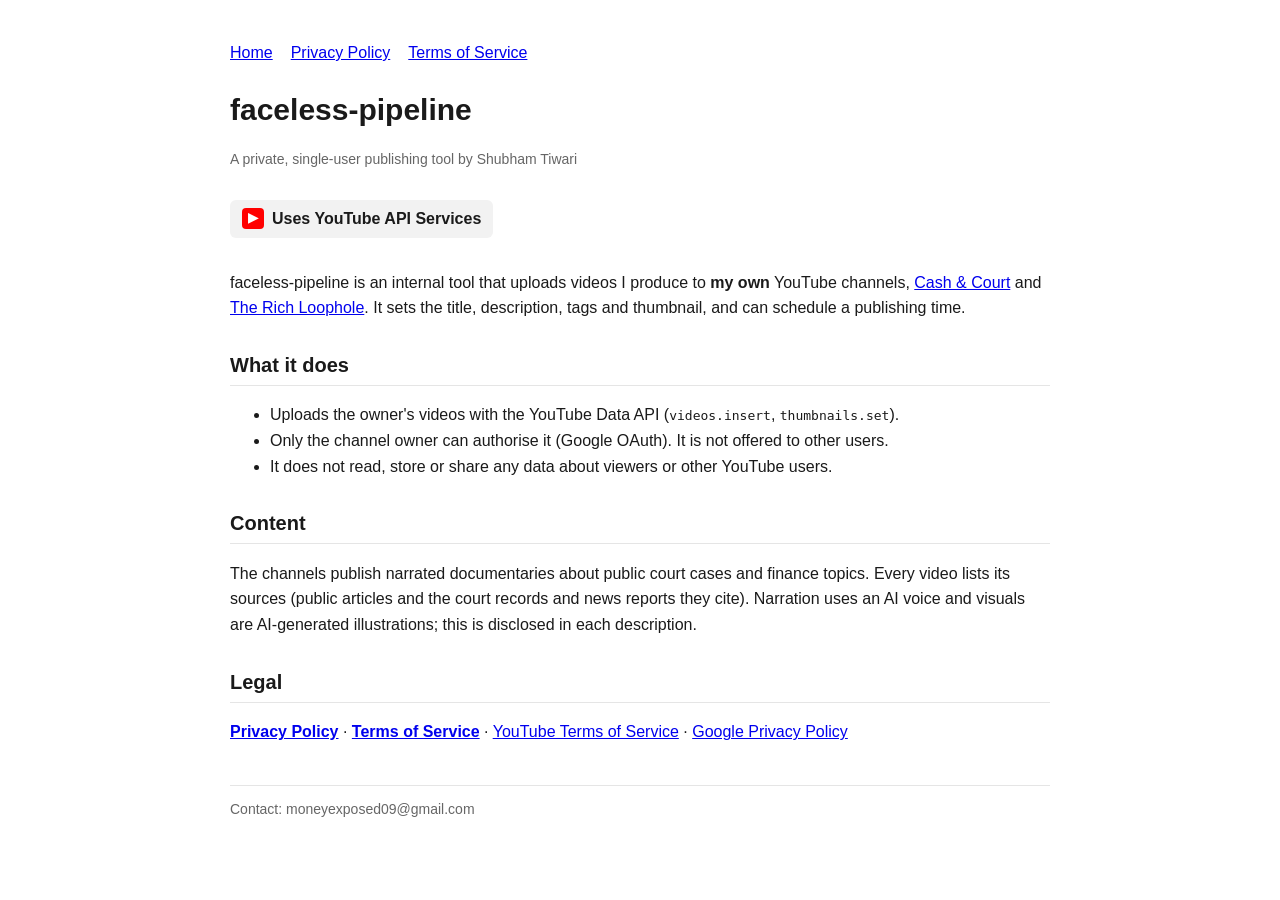
==== commit 83d0c2da: "Add files via upload" ====
--- a/index.html
+++ b/index.html
@@ -1,702 +1,21 @@
-<!DOCTYPE html>
-<html lang="en" data-theme="light">
-<head>
-<meta charset="UTF-8"/>
-<meta name="viewport" content="width=device-width, initial-scale=1.0"/>
-<title>Shubham Tiwari | Data Analyst, Data & AI Engineer</title>
-<meta name="description" content="Shubham Tiwari, Data Analyst and Data & AI Engineer in Germany. 2+ years at Amazon and TCS building data warehouses, AWS pipelines, streaming systems and LLM applications."/>
-<link href="https://fonts.googleapis.com/css2?family=DM+Serif+Display:ital@0;1&family=DM+Sans:opsz,wght@9..40,300;9..40,400;9..40,500;9..40,600;9..40,700&family=JetBrains+Mono:wght@400;500&display=swap" rel="stylesheet"/>
-<style>
-*,*::before,*::after{box-sizing:border-box;margin:0;padding:0}
-[data-theme="light"]{
-  --bg:#F7F8FA;--bg2:#EEF1F5;--text:#0F1B2D;--text2:#3A4A5F;--text3:#627189;
-  --border:rgba(15,27,45,0.12);--border2:rgba(15,27,45,0.08);--border3:rgba(31,79,209,0.45);
-  --card:#FFFFFF;--card-hover:#FFFFFF;--nav-bg:rgba(247,248,250,0.94);--input-bg:#FFFFFF;
-  --photo-ring:rgba(31,79,209,0.30);
-  --accent:#1F4FD1;--accent2:#1A44B8;--accent3:#173C9E;
-  --accent-dim:rgba(31,79,209,0.08);--accent-dim2:rgba(31,79,209,0.04);
-  --gold:#A16207;--gold-dim:rgba(161,98,7,0.08);--wave-op:.28;
-}
-[data-theme="dark"]{
-  --bg:#0B1220;--bg2:#101A2C;--text:#E6EAF0;--text2:#A9B4C4;--text3:#7C889B;
-  --border:rgba(126,162,255,0.16);--border2:rgba(255,255,255,0.07);--border3:rgba(126,162,255,0.45);
-  --card:rgba(255,255,255,0.03);--card-hover:rgba(255,255,255,0.06);--nav-bg:rgba(11,18,32,0.92);--input-bg:#101A2C;
-  --photo-ring:rgba(126,162,255,0.40);
-  --accent:#3B6CF0;--accent2:#7EA2FF;--accent3:#A9C0FF;
-  --accent-dim:rgba(126,162,255,0.12);--accent-dim2:rgba(126,162,255,0.06);
-  --gold:#E8A930;--gold-dim:rgba(232,169,48,0.10);--wave-op:.45;
-}
-:root{--r:12px;--rs:8px;--rxs:5px}
-html{scroll-behavior:smooth}
-body{font-family:'DM Sans',sans-serif;background:var(--bg);color:var(--text);line-height:1.7;font-size:16px;-webkit-font-smoothing:antialiased;transition:background .3s,color .3s}
-a:focus-visible,button:focus-visible,input:focus-visible,textarea:focus-visible{outline:2px solid var(--accent2);outline-offset:3px}
-
-nav{position:fixed;top:0;left:0;right:0;z-index:100;display:flex;align-items:center;justify-content:space-between;padding:0 6%;height:62px;background:var(--nav-bg);backdrop-filter:blur(20px);border-bottom:0.5px solid var(--border)}
-.nav-logo{font-family:'DM Serif Display',serif;font-size:18px;color:var(--accent2);text-decoration:none}
-.nav-links{display:flex;gap:2px;list-style:none}
-.nav-links a{color:var(--text3);text-decoration:none;font-size:13px;font-weight:500;padding:5px 10px;border-radius:var(--rxs);transition:all .18s}
-.nav-links a:hover{color:var(--accent2);background:var(--accent-dim2)}
-.nav-right{display:flex;align-items:center;gap:8px}
-.lang-toggle{display:flex;border:0.5px solid var(--border);border-radius:var(--rxs);overflow:hidden}
-.lang-btn{font-family:'JetBrains Mono',monospace;font-size:11px;font-weight:500;padding:5px 11px;background:transparent;color:var(--text3);border:none;cursor:pointer}
-.lang-btn.active{background:var(--accent-dim);color:var(--accent2)}
-.theme-btn{width:34px;height:34px;border-radius:var(--rxs);border:0.5px solid var(--border);background:transparent;cursor:pointer;display:flex;align-items:center;justify-content:center;font-size:15px}
-.theme-btn:hover{background:var(--accent-dim)}
-.nav-cta{font-size:13px;font-weight:600;color:var(--accent2);border:0.5px solid var(--border3);border-radius:var(--rxs);padding:6px 14px;text-decoration:none}
-.nav-cta:hover{background:var(--accent-dim)}
-
-.hero{min-height:100vh;display:flex;flex-direction:column;justify-content:center;padding:110px 6% 80px;position:relative;overflow:hidden}
-#wave-canvas{position:absolute;inset:0;width:100%;height:100%;pointer-events:none;z-index:0;opacity:var(--wave-op)}
-.hero-inner{max-width:1060px;position:relative;z-index:1;display:grid;grid-template-columns:1fr 280px;gap:60px;align-items:center}
-@keyframes up{from{opacity:0;transform:translateY(24px)}to{opacity:1;transform:none}}
-.hero-eyebrow{display:inline-flex;align-items:center;gap:8px;font-size:13px;font-weight:500;color:var(--accent2);background:var(--accent-dim);border:0.5px solid var(--border);padding:6px 14px;border-radius:99px;margin-bottom:26px;animation:up .7s ease both .1s}
-.blink{width:7px;height:7px;border-radius:50%;background:#4ade80;box-shadow:0 0 0 3px rgba(74,222,128,.18)}
-.hero-name{font-family:'DM Serif Display',serif;font-size:clamp(48px,6.5vw,84px);line-height:1;letter-spacing:-1px;animation:up .7s ease both .2s}
-.hero-role{font-size:clamp(20px,2.4vw,26px);font-weight:600;color:var(--text2);margin:18px 0 8px;min-height:40px;animation:up .7s ease both .3s}
-.hero-role .tw{color:var(--accent2)}
-.cursor{display:inline-block;width:3px;height:1em;vertical-align:-3px;background:var(--accent);margin-left:2px;animation:bc 1s step-end infinite}
-@keyframes bc{50%{opacity:0}}
-.hero-sub{font-size:17px;color:var(--text2);max-width:580px;line-height:1.8;margin:8px 0 30px;animation:up .7s ease both .4s}
-.hero-sub strong{color:var(--text);font-weight:600}
-.hero-ctas{display:flex;gap:12px;flex-wrap:wrap;animation:up .7s ease both .5s}
-.btn{display:inline-flex;align-items:center;gap:8px;padding:12px 24px;border-radius:6px;font-family:'DM Sans',sans-serif;font-size:14px;font-weight:600;text-decoration:none;cursor:pointer;transition:all .25s}
-.btn-primary{background:var(--accent);color:#fff;border:1.5px solid var(--accent)}
-.btn-primary:hover{background:transparent;color:var(--accent2)}
-.btn-ghost{background:transparent;color:var(--text2);border:1.5px solid var(--border2)}
-.btn-ghost:hover{color:var(--accent2);border-color:var(--accent)}
-.hero-stats{display:flex;flex-wrap:wrap;gap:0;margin-top:52px;padding-top:32px;border-top:0.5px solid var(--border2)}
-.stat-item{padding-right:24px;margin-right:24px;border-right:0.5px solid var(--border2)}
-.stat-item:last-child{border:none;margin:0;padding:0}
-.stat-val{font-family:'DM Serif Display',serif;font-size:34px;line-height:1}
-.stat-val span{font-size:19px;color:var(--accent2)}
-.stat-label{font-size:12.5px;color:var(--text3);margin-top:6px;max-width:128px;line-height:1.4}
-.photo-wrap{width:280px;height:280px;border-radius:50%;border:3px solid var(--photo-ring);overflow:hidden;background:var(--accent-dim);display:flex;align-items:center;justify-content:center;font-family:'DM Serif Display',serif;font-size:80px;color:var(--accent2)}
-.photo-wrap img{width:100%;height:100%;object-fit:cover;object-position:center top;display:block}
-
-section{padding:96px 6%}
-.bg-alt{background:var(--bg2)}
-.stag{font-family:'JetBrains Mono',monospace;font-size:12px;font-weight:500;color:var(--accent2);margin-bottom:10px}
-.stitle{font-family:'DM Serif Display',serif;font-size:clamp(32px,4vw,46px);line-height:1.1;margin-bottom:16px}
-.sline{width:32px;height:2px;background:var(--accent);margin-bottom:48px;border-radius:1px}
-.wrap{max-width:1100px}
-
-.about-grid{display:grid;grid-template-columns:1.15fr 1fr;gap:64px;align-items:start}
-.about-text p{color:var(--text2);font-size:16px;line-height:1.9;margin-bottom:18px}
-.about-text p strong{color:var(--text);font-weight:600}
-.loc-badge{display:flex;flex-wrap:wrap;gap:8px;margin-bottom:24px}
-.pill{font-size:12.5px;color:var(--text2);border:0.5px solid var(--border);background:var(--card);padding:4px 12px;border-radius:99px}
-.about-quote{border-left:2px solid var(--accent);padding:16px 22px;margin:28px 0 20px;background:var(--accent-dim2);border-radius:0 var(--rs) var(--rs) 0;font-style:italic;color:var(--text);font-size:15px;line-height:1.85}
-.about-quote cite{display:block;margin-top:10px;font-style:normal;font-size:12px;color:var(--accent2)}
-.role-cards{display:flex;flex-direction:column;gap:10px}
-.role-card{padding:18px 20px;background:var(--card);border:0.5px solid var(--border);border-radius:var(--rs)}
-.rc-title{font-size:15px;font-weight:600}
-.rc-sub{font-size:13px;color:var(--text3);margin-top:3px}
-.doc-row{display:flex;flex-wrap:wrap;gap:8px;margin-top:22px}
-.doc-link{padding:8px 16px;background:var(--card);border:0.5px solid var(--border);border-radius:var(--rs);color:var(--text2);text-decoration:none;font-size:13px;font-weight:500}
-.doc-link:hover{border-color:var(--border3);color:var(--accent2)}
-
-.tl-item{display:grid;grid-template-columns:170px 1fr;gap:32px;position:relative;padding-bottom:56px}
-.tl-item:last-child{padding-bottom:0}
-.tl-item::after{content:'';position:absolute;left:186px;top:12px;bottom:0;width:1px;background:linear-gradient(to bottom,var(--accent),rgba(31,79,209,.08))}
-.tl-item:last-child::after{display:none}
-.tl-left{text-align:right;padding-top:3px}
-.tl-date{font-family:'JetBrains Mono',monospace;font-size:12px;color:var(--accent2);font-weight:500;line-height:1.4}
-.tl-co{font-size:13px;color:var(--text3);margin-top:4px;line-height:1.45}
-.tl-right{position:relative;padding-left:32px}
-.tl-dot{position:absolute;left:9px;top:8px;width:12px;height:12px;border-radius:50%;background:var(--accent);border:2.5px solid var(--bg);box-shadow:0 0 0 3px rgba(31,79,209,.2)}
-.tl-title{font-family:'DM Serif Display',serif;font-size:22px;line-height:1.2;margin-bottom:6px}
-.tl-context{font-size:14px;color:var(--text3);margin-bottom:16px;max-width:720px}
-.tl-bullets{list-style:none;display:flex;flex-direction:column;gap:9px;max-width:760px}
-.tl-bullets li{font-size:15px;color:var(--text2);line-height:1.7;padding-left:20px;position:relative}
-.tl-bullets li::before{content:'';position:absolute;left:0;top:11px;width:7px;height:1.5px;background:var(--accent)}
-.tl-bullets li b{color:var(--text);font-weight:600}
-
-.edu-grid{display:grid;grid-template-columns:1fr 1fr;gap:24px}
-.edu-card{background:var(--card);border:0.5px solid var(--border);border-top:3px solid var(--accent);border-radius:var(--r);padding:30px}
-.edu-degree{font-family:'DM Serif Display',serif;font-size:22px;margin-bottom:6px;line-height:1.25}
-.edu-school{font-size:14px;color:var(--accent2);font-weight:500}
-.edu-year{font-size:12px;color:var(--text3);margin:4px 0 14px;font-family:'JetBrains Mono',monospace}
-.edu-detail{font-size:14px;color:var(--text2);line-height:1.7}
-.edu-badge{display:inline-block;margin-top:14px;font-size:12px;font-weight:600;color:var(--gold);background:var(--gold-dim);border:0.5px solid rgba(232,169,48,.25);padding:4px 12px;border-radius:99px}
-
-.thesis-card{background:var(--card);border:0.5px solid rgba(232,169,48,.25);border-top:3px solid var(--gold);border-radius:var(--r);padding:36px}
-.thesis-badge{display:inline-block;font-size:12px;font-weight:600;color:var(--gold);background:var(--gold-dim);border:0.5px solid rgba(232,169,48,.25);padding:5px 14px;border-radius:99px;margin-bottom:18px}
-.thesis-title{font-family:'DM Serif Display',serif;font-size:22px;margin-bottom:8px;line-height:1.4;max-width:860px}
-.thesis-sup{font-size:13px;color:var(--text3);margin-bottom:18px}
-.thesis-body{font-size:15px;color:var(--text2);line-height:1.85;margin-bottom:12px;max-width:860px}
-.thesis-body strong{color:var(--text)}
-.thesis-grid{display:grid;grid-template-columns:repeat(3,1fr);gap:12px;margin-top:24px}
-.thesis-item{background:rgba(232,169,48,.04);border:0.5px solid rgba(232,169,48,.15);border-radius:var(--rs);padding:14px 16px}
-.thesis-label{font-size:12px;font-weight:600;color:var(--gold);margin-bottom:4px}
-.thesis-val{font-size:13.5px;color:var(--text2);line-height:1.6}
-
-.skills-list{max-width:1000px}
-.skill-row{display:grid;grid-template-columns:220px 1fr;gap:24px;align-items:baseline;padding:15px 0;border-bottom:0.5px solid var(--border2)}
-.skill-row:last-child{border-bottom:none}
-.skill-cat{font-size:14px;font-weight:600}
-.skill-vals{display:flex;flex-wrap:wrap;gap:6px}
-.sk{font-size:13px;color:var(--text2);padding:3px 10px;border-radius:var(--rxs);background:var(--card);border:0.5px solid var(--border2)}
-.sk.core{color:var(--accent3);background:var(--accent-dim);border-color:rgba(31,79,209,.2)}
-.sk.learn{color:var(--gold);background:var(--gold-dim);border-color:rgba(232,169,48,.25)}
-.skill-note{font-size:13px;color:var(--text3);margin-top:20px}
-
-.proj-grid{display:grid;grid-template-columns:1fr 1fr;gap:18px}
-.proj-card{background:var(--card);border:0.5px solid var(--border);border-radius:var(--r);padding:28px;display:flex;flex-direction:column;transition:border-color .2s,background .2s}
-.proj-card:hover{background:var(--card-hover);border-color:var(--border3)}
-.proj-card.feature{grid-column:1/-1}
-[data-theme="light"] .proj-card,[data-theme="light"] .cert-card,[data-theme="light"] .role-card,[data-theme="light"] .edu-card{box-shadow:0 1px 2px rgba(15,27,45,.04)}
-.proj-meta{font-size:12.5px;color:var(--accent2);font-weight:500;margin-bottom:10px}
-.proj-card h3{font-family:'DM Serif Display',serif;font-size:21px;margin-bottom:10px;line-height:1.3}
-.proj-card p{font-size:14.5px;color:var(--text2);line-height:1.8}
-.proj-card ul{list-style:none;margin-top:10px;display:flex;flex-direction:column;gap:6px}
-.proj-card li{font-size:14px;color:var(--text2);padding-left:18px;position:relative;line-height:1.65}
-.proj-card li::before{content:'';position:absolute;left:0;top:10px;width:6px;height:1.5px;background:var(--accent)}
-.proj-chips{display:flex;gap:6px;flex-wrap:wrap;margin:16px 0}
-.chip{font-size:12px;padding:3px 10px;border-radius:var(--rxs);background:var(--accent-dim);color:var(--accent3);font-weight:600}
-.proj-footer{display:flex;justify-content:space-between;align-items:center;gap:12px;margin-top:auto;padding-top:16px;border-top:0.5px solid var(--border2)}
-.proj-body{flex:1;margin-bottom:16px}
-.proj-tags{display:flex;gap:5px;flex-wrap:wrap}
-.tag{font-size:11.5px;padding:2px 9px;border-radius:99px;border:0.5px solid var(--border);color:var(--text3)}
-.proj-link{font-size:13px;color:var(--accent2);text-decoration:none;font-weight:600;flex-shrink:0}
-.proj-link:hover{text-decoration:underline}
-.proj-note{font-size:12.5px;color:var(--text3);flex-shrink:0}
-
-.cert-grid{display:grid;grid-template-columns:repeat(auto-fit,minmax(300px,1fr));gap:16px}
-.cert-card{background:var(--card);border:0.5px solid var(--border);border-radius:var(--r);padding:22px 24px;display:flex;align-items:center;gap:18px;text-decoration:none;color:inherit;transition:border-color .2s}
-.cert-card:hover{border-color:var(--border3)}
-.cert-logo{width:46px;height:46px;border-radius:var(--rs);object-fit:contain;flex-shrink:0;background:#fff;padding:6px}
-.cert-name{font-size:14.5px;font-weight:600;margin-bottom:3px;line-height:1.35}
-.cert-issuer{font-size:12.5px;color:var(--accent2)}
-.cert-date{font-size:12px;color:var(--text3);margin-top:2px}
-.cert-status{display:inline-block;margin-top:6px;font-size:11px;font-weight:600;padding:2px 9px;border-radius:99px}
-.cert-done{background:rgba(34,197,94,.1);color:#22c55e;border:0.5px solid rgba(34,197,94,.25)}
-.cert-progress{background:var(--gold-dim);color:var(--gold);border:0.5px solid rgba(232,169,48,.25)}
-
-.contact-grid{display:grid;grid-template-columns:1fr 1fr;gap:64px;align-items:start}
-.contact-intro{font-size:16px;color:var(--text2);line-height:1.9;margin-bottom:28px}
-.social-icons{display:flex;gap:10px;margin-bottom:28px}
-.social-icon{width:44px;height:44px;border-radius:var(--rs);border:0.5px solid var(--border);background:var(--card);display:flex;align-items:center;justify-content:center;color:var(--text2)}
-.social-icon:hover{border-color:var(--border3);color:var(--accent2)}
-.social-icon svg{width:18px;height:18px;fill:currentColor}
-.contact-detail{display:flex;align-items:center;gap:12px;padding:11px 0;border-bottom:0.5px solid var(--border2);font-size:14.5px;color:var(--text2)}
-.contact-detail:last-child{border-bottom:none}
-.contact-detail .k{width:70px;font-size:12px;color:var(--text3)}
-.contact-detail a{color:var(--text2);text-decoration:none}
-.contact-detail a:hover{color:var(--accent2)}
-.contact-form{display:flex;flex-direction:column;gap:14px}
-.flabel{display:block;font-size:12.5px;font-weight:500;color:var(--text3);margin-bottom:6px}
-.finput{width:100%;background:var(--input-bg);border:0.5px solid var(--border);border-radius:var(--rs);padding:12px 15px;color:var(--text);font-family:'DM Sans',sans-serif;font-size:14px;outline:none}
-.finput:focus{border-color:var(--accent2)}
-textarea.finput{resize:vertical;min-height:110px}
-footer{text-align:center;padding:32px 6%;border-top:0.5px solid var(--border2);font-size:12.5px;color:var(--text3)}
-footer a{color:var(--accent2);text-decoration:none}
-
-[data-lang="en"] .de{display:none!important}
-[data-lang="de"] .en{display:none!important}
-
-@media(max-width:900px){
-  .hero-inner,.about-grid,.edu-grid,.proj-grid,.thesis-grid,.contact-grid{grid-template-columns:1fr}
-  .photo-wrap{display:none}
-  .tl-item{grid-template-columns:1fr;gap:10px}
-  .tl-item::after{display:none}
-  .tl-left{text-align:left}
-  .tl-right{padding-left:0}.tl-dot{display:none}
-  .skill-row{grid-template-columns:1fr;gap:8px}
-  section{padding:72px 5%}
-  nav{padding:0 4%}
-  .nav-links,.nav-cta{display:none}
-  .stat-item{border-right:none;margin:0 24px 16px 0;padding:0}
-}
-@media(prefers-reduced-motion:reduce){*{animation:none!important;transition:none!important}html{scroll-behavior:auto}#wave-canvas{display:none}}
-</style>
-</head>
-<body data-lang="en">
-
-<nav>
-  <a href="#home" class="nav-logo">Shubham Tiwari</a>
-  <ul class="nav-links">
-    <li><a href="#about"><span class="en">About</span><span class="de">Über mich</span></a></li>
-    <li><a href="#experience"><span class="en">Experience</span><span class="de">Erfahrung</span></a></li>
-    <li><a href="#projects"><span class="en">Projects</span><span class="de">Projekte</span></a></li>
-    <li><a href="#skills"><span class="en">Skills</span><span class="de">Kenntnisse</span></a></li>
-    <li><a href="#certifications"><span class="en">Certifications</span><span class="de">Zertifikate</span></a></li>
-  </ul>
-  <div class="nav-right">
-    <div class="lang-toggle">
-      <button class="lang-btn active" id="btn-en" onclick="setLang('en')">EN</button>
-      <button class="lang-btn" id="btn-de" onclick="setLang('de')">DE</button>
-    </div>
-    <button class="theme-btn" id="theme-btn" onclick="toggleTheme()" aria-label="Toggle theme">🌙</button>
-    <a href="#contact" class="nav-cta"><span class="en">Contact</span><span class="de">Kontakt</span></a>
-  </div>
-</nav>
-
-<!-- HERO -->
-<section class="hero" id="home">
-  <canvas id="wave-canvas"></canvas>
-  <div class="hero-inner">
-    <div>
-      <div class="hero-eyebrow"><div class="blink"></div>
-        <span class="en">Open to Data Analyst, Data & AI Engineering roles · Germany / hybrid · no sponsorship needed</span>
-        <span class="de">Offen für Stellen in Datenanalyse, Data & AI Engineering · Deutschland / hybrid · kein Visum nötig</span>
-      </div>
-      <h1 class="hero-name">Shubham Tiwari</h1>
-      <div class="hero-role">
-        <span class="en">I'm a <span class="tw" id="tw-en"></span><span class="cursor"></span></span>
-        <span class="de">Ich bin <span class="tw" id="tw-de"></span><span class="cursor"></span></span>
-      </div>
-      <p class="hero-sub en">2+ years building production data systems at <strong>Amazon</strong> and <strong>TCS</strong>: a 40-metric semantic-layer warehouse for Amazon Freight, cross-account AWS Glue pipelines feeding 6 accounts, and AI tools that explain metrics and generate lineage diagrams. M.Sc. Data Science, Universität Trier, thesis graded <strong>1.0</strong>.</p>
-      <p class="hero-sub de">Über 2 Jahre Aufbau produktiver Datensysteme bei <strong>Amazon</strong> und <strong>TCS</strong>: ein Semantic-Layer-Warehouse mit 40 Kennzahlen für Amazon Freight, kontenübergreifende AWS-Glue-Pipelines für 6 Accounts und KI-Tools, die Kennzahlen erklären und Lineage-Diagramme erzeugen. M.Sc. Data Science, Universität Trier, Thesis mit <strong>1,0</strong> bewertet.</p>
-      <div class="hero-ctas">
-        <a href="#projects" class="btn btn-primary"><span class="en">View projects</span><span class="de">Projekte ansehen</span></a>
-        <a href="https://github.com/shubhamtiw17" target="_blank" rel="noopener" class="btn btn-ghost">GitHub</a>
-        <a href="https://linkedin.com/in/shubhamtiw17" target="_blank" rel="noopener" class="btn btn-ghost">LinkedIn</a>
-        <a href="mailto:shubhamtiw17@gmail.com" class="btn btn-ghost"><span class="en">Email me</span><span class="de">E-Mail senden</span></a>
-      </div>
-      <div class="hero-stats">
-        <div class="stat-item"><div class="stat-val">2<span>+</span></div><div class="stat-label"><span class="en">years at Amazon and TCS</span><span class="de">Jahre bei Amazon und TCS</span></div></div>
-        <div class="stat-item"><div class="stat-val">40</div><div class="stat-label"><span class="en">metrics served from one Amazon warehouse</span><span class="de">Kennzahlen aus einem Amazon-Warehouse</span></div></div>
-        <div class="stat-item"><div class="stat-val">99<span>%</span></div><div class="stat-label"><span class="en">change-success rate across releases</span><span class="de">Change-Erfolgsquote über alle Releases</span></div></div>
-        <div class="stat-item"><div class="stat-val">1.0</div><div class="stat-label"><span class="en">M.Sc. thesis grade</span><span class="de">Note der Masterarbeit</span></div></div>
-      </div>
-    </div>
-    <div class="photo-wrap"><img src="[data-uri]" alt="Shubham Tiwari"/></div>
-  </div>
-</section>
-
-<!-- ABOUT -->
-<section id="about" class="bg-alt">
-  <div class="wrap">
-  <div class="stag"><span class="en">About me</span><span class="de">Über mich</span></div>
-  <h2 class="stitle"><span class="en">Who I am</span><span class="de">Wer ich bin</span></h2>
-  <div class="sline"></div>
-  <div class="about-grid">
-    <div class="about-text">
-      <div class="loc-badge">
-        <span class="pill"><span class="en">Germany</span><span class="de">Deutschland</span></span>
-        <span class="pill"><span class="en">English C1</span><span class="de">Englisch C1</span></span>
-        <span class="pill"><span class="en">German A2, learning towards B1</span><span class="de">Deutsch A2, Ziel B1</span></span>
-        <span class="pill"><span class="en">Hybrid or relocation</span><span class="de">Hybrid oder Umzug</span></span>
-      </div>
-      <p class="en">I'm a Data & AI Engineer with 2+ years at <strong>Amazon Germany</strong>, <strong>Amazon Luxembourg</strong> and <strong>Tata Consultancy Services</strong>. I design warehouses and semantic layers, build ETL/ELT and streaming pipelines on AWS, and increasingly put LLMs to work on the data itself: tools that explain metrics, trace lineage and answer questions over documents.</p>
-      <p class="de">Ich bin Data & AI Engineer mit über 2 Jahren Erfahrung bei <strong>Amazon Deutschland</strong>, <strong>Amazon Luxemburg</strong> und <strong>Tata Consultancy Services</strong>. Ich entwerfe Warehouses und Semantic Layer, baue ETL/ELT- und Streaming-Pipelines auf AWS und setze zunehmend LLMs direkt auf den Daten ein: Tools, die Kennzahlen erklären, Lineage nachverfolgen und Fragen zu Dokumenten beantworten.</p>
-      <p class="en">At Amazon Germany I became the <strong>de facto product owner</strong> of the Ship with Amazon metrics programme from my second month, owning the backlog, requirements and sprint planning with Finance, Operations, Credit & Compliance, Retail and Marketplace teams. At Amazon Luxembourg I was the data owner for the pipelines I built.</p>
-      <p class="de">Bei Amazon Deutschland wurde ich ab dem zweiten Monat <strong>faktischer Product Owner</strong> des Kennzahlenprogramms von Ship with Amazon und verantwortete Backlog, Anforderungen und Sprintplanung mit Finance, Operations, Credit & Compliance, Retail und Marketplace. Bei Amazon Luxemburg war ich Data Owner der von mir gebauten Pipelines.</p>
-      <p class="en">I care about engineering quality: data contracts, validation gates, CI/CD, tests and runbooks. My M.Sc. thesis on privacy-preserving synthetic data received a <strong>1.0</strong> and has been submitted to ISCB GMDS 2026.</p>
-      <p class="de">Mir ist Engineering-Qualität wichtig: Data Contracts, Validierungs-Gates, CI/CD, Tests und Runbooks. Meine Masterarbeit zu datenschutzfreundlichen synthetischen Daten wurde mit <strong>1,0</strong> bewertet und bei ISCB GMDS 2026 eingereicht.</p>
-      <div class="about-quote">
-        <span class="en">"Mr. Tiwari proved to be an extremely competent and versatile employee. He was an extremely reliable and conscientious employee who carried out his tasks in a very independent and careful manner. His work results were always of a very high quality, even with changing requirements and in very difficult tasks."</span>
-        <span class="de">„Herr Tiwari erwies sich als äußerst kompetenter und vielseitiger Mitarbeiter. Er war äußerst zuverlässig und gewissenhaft und erledigte seine Aufgaben sehr selbstständig und sorgfältig. Seine Arbeitsergebnisse waren stets von sehr hoher Qualität, auch bei wechselnden Anforderungen und anspruchsvollen Aufgaben."</span>
-        <cite>Amazon Deutschland Transport GmbH, <span class="en">reference letter, March 2026</span><span class="de">Arbeitszeugnis, März 2026</span></cite>
-      </div>
-      <div class="doc-row">
-        <a href="https://github.com/shubhamtiw17/Portfolio/blob/main/Shubham%20Tiwari.pdf" target="_blank" rel="noopener" class="doc-link"><span class="en">Amazon reference letter</span><span class="de">Amazon Arbeitszeugnis</span></a>
-        <a href="https://github.com/shubhamtiw17/Portfolio/blob/main/Reference_Letter_Tiwari.pdf" target="_blank" rel="noopener" class="doc-link"><span class="en">Uni Trier recommendation</span><span class="de">Empfehlung Uni Trier</span></a>
-      </div>
-    </div>
-    <div class="role-cards">
-      <div class="role-card"><div class="rc-title"><span class="en">Data Analyst / BI Engineer</span><span class="de">Datenanalyst / BI Engineer</span></div><div class="rc-sub"><span class="en">KPI design, SQL, Power BI, QuickSight, Excel, stakeholder reporting</span><span class="de">KPI-Design, SQL, Power BI, QuickSight, Excel, Stakeholder-Reporting</span></div></div>
-      <div class="role-card"><div class="rc-title">Data Engineer</div><div class="rc-sub">ETL/ELT, streaming, Medallion lakehouse, data contracts, CI/CD, IaC</div></div>
-      <div class="role-card"><div class="rc-title"><span class="en">AI Engineer</span><span class="de">KI-Ingenieur</span></div><div class="rc-sub">RAG, LangGraph agents, Amazon Bedrock, LLMOps, RLHF/DPO</div></div>
-      <div class="role-card"><div class="rc-title"><span class="en">ML / Data Science</span><span class="de">ML / Data Science</span></div><div class="rc-sub"><span class="en">NLP, synthetic data, statistical modelling, fraud and risk models</span><span class="de">NLP, synthetische Daten, statistische Modellierung, Betrugs- und Risikomodelle</span></div></div>
-    </div>
-  </div>
-  </div>
-</section>
-
-<!-- EXPERIENCE -->
-<section id="experience">
-  <div class="wrap">
-  <div class="stag"><span class="en">Career timeline</span><span class="de">Beruflicher Werdegang</span></div>
-  <h2 class="stitle"><span class="en">Where I've worked</span><span class="de">Berufserfahrung</span></h2>
-  <div class="sline"></div>
-
-  <div class="tl-item">
-    <div class="tl-left">
-      <div class="tl-date">Sep 2025 – Mar 2026</div>
-      <div class="tl-co"><span class="en">Amazon Germany</span><span class="de">Amazon Deutschland</span><br/>Freight · Ship with Amazon</div>
-    </div>
-    <div class="tl-right">
-      <div class="tl-dot"></div>
-      <div class="tl-title">Business Intelligence Engineer</div>
-      <div class="tl-context en">Built and owned the data foundation for the Ship with Amazon (SWA) programme.</div>
-      <div class="tl-context de">Aufbau und Verantwortung der Datenbasis für das Programm Ship with Amazon (SWA).</div>
-      <ul class="tl-bullets en">
-        <li>Stood up the data foundation for the entire SWA programme: <b>40 metrics</b> served from one warehouse (14 Finance, 12 First Mile, 6 Middle Mile, 8 Last Mile), designed on a reusable semantic layer instead of one-off reports.</li>
-        <li>Made Finance's numbers the single source of truth across SWA by pulling all <b>14 Finance metrics</b> (FM/MM/LM cost, Bad Debt, Misc Expenses) directly from the Finance team's P&L Report.</li>
-        <li>Brought consistent timeliness tracking to First Mile pickups with <b>12 metrics</b> on arrival and departure performance, standardised once on the semantic layer and reused everywhere.</li>
-        <li>Extended visibility into the Middle Mile leg with <b>6 dedicated transit metrics</b> built on the same warehouse architecture.</li>
-        <li>Closed the loop on delivery outcomes with <b>8 Last Mile metrics</b>, including RTO, covering everything through to the final delivery event.</li>
-        <li>Freed the Credit & Compliance team from a <b>10-hour weekly</b> manual process by unifying <b>3 data sources</b> into one daily auto-refreshing dashboard.</li>
-        <li>Kept Marketplace's morning DBRs on same-day data, removing a <b>1-day (D+1) reporting lag</b>, with a permanent spreadsheet-to-ETL ingestion tool for non-technical users.</li>
-        <li>Made every metric self-explanatory by building an AI tool that surfaces <b>5 data points per metric</b>: definition, refresh cadence, point of contact, architecture and ETL job.</li>
-        <li>Cut the time to trace a report back to its logic with an internal AI tool that generates <b>a UML diagram directly from each SQL query</b>, replacing manual reverse-engineering.</li>
-        <li>Sustained a <b>99% change-success rate</b> across SWA releases by validating every data model against data quality checks before deployment.</li>
-      </ul>
-      <ul class="tl-bullets de">
-        <li>Datenbasis für das gesamte SWA-Programm aufgebaut: <b>40 Kennzahlen</b> aus einem Warehouse (14 Finance, 12 First Mile, 6 Middle Mile, 8 Last Mile), entworfen auf einem wiederverwendbaren Semantic Layer statt Einzelreports.</li>
-        <li>Finanzzahlen zur einzigen Wahrheitsquelle für SWA gemacht, indem alle <b>14 Finance-Kennzahlen</b> (FM/MM/LM-Kosten, Bad Debt, Sonstige Ausgaben) direkt aus dem P&L-Report des Finance-Teams abgeleitet wurden.</li>
-        <li>Einheitliches Pünktlichkeits-Tracking für First-Mile-Abholungen mit <b>12 Kennzahlen</b> zu Ankunft und Abfahrt, einmal im Semantic Layer standardisiert und überall wiederverwendet.</li>
-        <li>Transparenz im Middle-Mile-Abschnitt mit <b>6 Transit-Kennzahlen</b> auf derselben Warehouse-Architektur geschaffen.</li>
-        <li>Zustellergebnisse mit <b>8 Last-Mile-Kennzahlen</b> inklusive RTO bis zum finalen Zustellereignis abgedeckt.</li>
-        <li>Credit & Compliance von einem <b>10-stündigen wöchentlichen</b> manuellen Prozess befreit, indem <b>3 Datenquellen</b> in einem täglich automatisch aktualisierten Dashboard vereint wurden.</li>
-        <li>Morgendliche DBRs von Marketplace auf tagesaktuellen Daten gehalten und einen <b>Reporting-Verzug von einem Tag (D+1)</b> beseitigt, mit einem dauerhaften Spreadsheet-zu-ETL-Upload-Tool für nicht-technische Nutzer.</li>
-        <li>Jede Kennzahl selbsterklärend gemacht mit einem KI-Tool, das <b>5 Angaben pro Kennzahl</b> liefert: Definition, Aktualisierungsrhythmus, Ansprechpartner, Architektur und ETL-Job.</li>
-        <li>Rückverfolgung von Reports zur Quelllogik beschleunigt mit einem internen KI-Tool, das <b>aus jeder SQL-Abfrage ein UML-Diagramm</b> erzeugt, statt manuellem Reverse-Engineering.</li>
-        <li><b>99 % Change-Erfolgsquote</b> über alle SWA-Releases gehalten, indem jedes Datenmodell vor dem Deployment gegen Datenqualitätsprüfungen validiert wurde.</li>
-      </ul>
-    </div>
-  </div>
-
-  <div class="tl-item">
-    <div class="tl-left">
-      <div class="tl-date">Mar 2024 – Sep 2024</div>
-      <div class="tl-co"><span class="en">Amazon Luxembourg</span><span class="de">Amazon Luxemburg</span></div>
-    </div>
-    <div class="tl-right">
-      <div class="tl-dot"></div>
-      <div class="tl-title"><span class="en">Data Engineer Intern</span><span class="de">Data Engineer (Praktikum)</span></div>
-      <div class="tl-context en">Data owner for cross-account ETL across 3 services and 6 AWS accounts.</div>
-      <div class="tl-context de">Data Owner für kontenübergreifende ETL-Prozesse über 3 Services und 6 AWS-Accounts.</div>
-      <ul class="tl-bullets en">
-        <li>Connected <b>3 core services</b> into a unified data flow by designing and building the ETL pipelines feeding <b>6 AWS accounts</b> with standardised output.</li>
-        <li>Enabled reliable cross-account data movement by building a <b>CI/CD pipeline for AWS Glue</b>, with output landing correctly in all 6 destination accounts.</li>
-        <li>Extended the Glue CI/CD pipeline to work <b>across regions as well as accounts</b>, keeping delivery consistent on both boundaries.</li>
-        <li>Cut end-to-end processing time by <b>30%</b> across <b>1TB+</b> of data for <b>100+ downstream analysts</b> by integrating the 6 systems into a centralised data lake.</li>
-        <li>Removed <b>95%</b> of manual interventions by building automated scheduling, validation and monitoring into the pipelines.</li>
-        <li>Cut query latency by <b>15%</b> by optimising SQL and PySpark transformations across distributed environments.</li>
-        <li>Gave the team back <b>10 hours a week</b> of manual reporting with an automated QuickSight dashboard tracking internal team policies and processes.</li>
-        <li>Reduced cross-system query complexity for analysts with a <b>Neo4j knowledge graph</b> modelling 10–12 entity classes and 35 relationships.</li>
-        <li>Made onboarding of future data sources faster with reusable pipeline components and documented interfaces and data flows for a clean handover.</li>
-        <li>Was one of the <b>initial internal testers of Amazon Bedrock</b> before public access, the start of 1+ year of hands-on Bedrock experience across both Amazon roles.</li>
-      </ul>
-      <ul class="tl-bullets de">
-        <li><b>3 Kern-Services</b> zu einem einheitlichen Datenfluss verbunden, durch Entwurf und Bau der ETL-Pipelines, die <b>6 AWS-Accounts</b> mit standardisierten Daten beliefern.</li>
-        <li>Zuverlässige kontenübergreifende Datenübertragung mit einer <b>CI/CD-Pipeline für AWS Glue</b> ermöglicht, mit korrekter Anlieferung in allen 6 Ziel-Accounts.</li>
-        <li>Die Glue-CI/CD-Pipeline auf <b>regions- und kontenübergreifende</b> Übertragung erweitert, bei konsistenter Anlieferung über beide Grenzen.</li>
-        <li>End-to-End-Verarbeitungszeit um <b>30 %</b> über <b>1 TB+</b> Daten für <b>100+ Analysten</b> gesenkt, durch Integration der 6 Systeme in einen zentralen Data Lake.</li>
-        <li><b>95 %</b> der manuellen Eingriffe beseitigt durch automatisiertes Scheduling, Validierung und Monitoring in den Pipelines.</li>
-        <li>Abfragelatenz um <b>15 %</b> gesenkt durch Optimierung von SQL- und PySpark-Transformationen in verteilten Umgebungen.</li>
-        <li>Dem Team <b>10 Stunden pro Woche</b> manuelles Reporting erspart mit einem automatisierten QuickSight-Dashboard zu internen Richtlinien und Prozessen.</li>
-        <li>Systemübergreifende Abfragen für Analysten vereinfacht mit einem <b>Neo4j-Knowledge-Graph</b> mit 10–12 Entitätsklassen und 35 Beziehungen.</li>
-        <li>Anbindung neuer Datenquellen beschleunigt durch wiederverwendbare Pipeline-Komponenten und dokumentierte Schnittstellen und Datenflüsse für eine saubere Übergabe.</li>
-        <li>Einer der <b>ersten internen Tester von Amazon Bedrock</b> vor dem öffentlichen Start, Beginn von über 1 Jahr praktischer Bedrock-Erfahrung in beiden Amazon-Rollen.</li>
-      </ul>
-    </div>
-  </div>
-
-  <div class="tl-item">
-    <div class="tl-left">
-      <div class="tl-date">Aug 2021 – Sep 2022</div>
-      <div class="tl-co">Tata Consultancy Services<br/><span class="en">India</span><span class="de">Indien</span></div>
-    </div>
-    <div class="tl-right">
-      <div class="tl-dot"></div>
-      <div class="tl-title">Data Engineer (Associate Software Engineer)</div>
-      <div class="tl-context en">Team of 12 delivering data pipelines, APIs and dashboards on GCP.</div>
-      <div class="tl-context de">12-köpfiges Team für Datenpipelines, APIs und Dashboards auf GCP.</div>
-      <ul class="tl-bullets en">
-        <li>Cut recurring production defects by building modular Python ingestion and SQL transformation pipelines with automated testing and Git version control.</li>
-        <li>Saved <b>8 hours a week</b> of manual data preparation across a <b>team of 12</b> by automating recurring workflows.</li>
-        <li>Kept <b>5+ REST APIs</b> reliable for downstream consumers by maintaining and testing each with Postman, backed by structured technical documentation.</li>
-        <li>Compressed defect turnaround from <b>3 days to same-day</b> across <b>50+ Jira tickets</b> by investigating and resolving recurring data quality issues.</li>
-        <li>Delivered <b>15+ operational dashboards</b> that turned complex system data into decisions for non-technical teams.</li>
-        <li>Applied <b>1 year of hands-on Google Cloud</b> in production: BigQuery, Cloud SQL, Cloud Storage, Dataflow and Cloud Run.</li>
-        <li>Shortened the path from code to production with <b>Jenkins-based CI/CD</b> for automated testing and delivery.</li>
-        <li>Handled Incident, Problem, Change and Release workflows through <b>ServiceNow ITSM and ITIL</b> processes.</li>
-        <li>Strengthened test coverage with consistent, repeatable test case design across API and data-pipeline work.</li>
-      </ul>
-      <ul class="tl-bullets de">
-        <li>Wiederkehrende Produktionsfehler reduziert durch modulare Python-Ingestion- und SQL-Transformations-Pipelines mit automatisierten Tests und Git-Versionierung.</li>
-        <li><b>8 Stunden pro Woche</b> manuelle Datenvorbereitung in einem <b>12-köpfigen Team</b> eingespart durch Automatisierung wiederkehrender Abläufe.</li>
-        <li><b>5+ REST-APIs</b> für nachgelagerte Systeme zuverlässig gehalten, jeweils mit Postman getestet und strukturiert dokumentiert.</li>
-        <li>Fehlerbearbeitung von <b>3 Tagen auf denselben Tag</b> verkürzt, über <b>50+ Jira-Tickets</b> hinweg, durch Analyse und Behebung wiederkehrender Datenqualitätsprobleme.</li>
-        <li><b>15+ operative Dashboards</b> geliefert, die komplexe Systemdaten in Entscheidungen für nicht-technische Teams übersetzen.</li>
-        <li><b>1 Jahr praktische Google-Cloud-Erfahrung</b> im Produktivbetrieb: BigQuery, Cloud SQL, Cloud Storage, Dataflow und Cloud Run.</li>
-        <li>Weg vom Code in die Produktion verkürzt mit <b>Jenkins-basiertem CI/CD</b> für automatisierte Tests und Auslieferung.</li>
-        <li>Incident-, Problem-, Change- und Release-Prozesse über <b>ServiceNow ITSM und ITIL</b> abgewickelt.</li>
-        <li>Testabdeckung gestärkt durch konsistentes, wiederholbares Testfalldesign für APIs und Datenpipelines.</li>
-      </ul>
-    </div>
-  </div>
-  </div>
-</section>
-
-<!-- PROJECTS -->
-<section id="projects" class="bg-alt">
-  <div class="wrap">
-  <div class="stag"><span class="en">Selected projects</span><span class="de">Ausgewählte Projekte</span></div>
-  <h2 class="stitle"><span class="en">What I've built</span><span class="de">Was ich gebaut habe</span></h2>
-  <div class="sline"></div>
-  <div class="proj-grid">
-
-    <div class="proj-card">
-      <div class="proj-meta"><span class="en">Data engineering · streaming</span><span class="de">Data Engineering · Streaming</span></div>
-      <h3><span class="en">Real-Time Retail Analytics Pipeline</span><span class="de">Echtzeit-Retail-Analytics-Pipeline</span></h3>
-      <div class="proj-body">
-        <p class="en">End-to-end streaming platform modelled on how large retailers handle operational data. Events flow through 6 Kafka topics into PySpark Structured Streaming with exactly-once checkpointing and a dead-letter queue, land in a MinIO bronze layer, and load into a PostgreSQL star schema tested with dbt.</p>
-        <p class="de">End-to-End-Streaming-Plattform nach dem Vorbild großer Händler. Events laufen über 6 Kafka-Topics in PySpark Structured Streaming mit Exactly-once-Checkpointing und Dead-Letter-Queue, landen in einem MinIO-Bronze-Layer und werden in ein mit dbt getestetes PostgreSQL-Star-Schema geladen.</p>
-      </div>
-      <div class="proj-chips"><span class="chip">50 → 500 events/s</span><span class="chip">~38 s end-to-end</span><span class="chip">19 dbt tests, 0 failures</span><span class="chip">11 services</span></div>
-      <div class="proj-footer">
-        <div class="proj-tags"><span class="tag">Kafka</span><span class="tag">PySpark</span><span class="tag">Airflow</span><span class="tag">dbt</span><span class="tag">PostgreSQL</span><span class="tag">FastAPI</span></div>
-        <a href="https://github.com/shubhamtiw17/retail-analytics-pipeline" target="_blank" rel="noopener" class="proj-link">GitHub</a>
-      </div>
-    </div>
-
-    <div class="proj-card">
-      <div class="proj-meta"><span class="en">BI · analytics</span><span class="de">BI · Analytics</span></div>
-      <h3><span class="en">Logistics KPI Dashboard</span><span class="de">Logistik-KPI-Dashboard</span></h3>
-      <div class="proj-body">
-        <p class="en">End-to-end Power BI dashboard tracking First Mile, Middle Mile and Last Mile KPIs for a logistics operation. Covers delivery performance, route efficiency, SLA adherence and cost per shipment across the supply chain, with drill-through for operations and management teams and automated data refresh.</p>
-        <p class="de">End-to-End-Power-BI-Dashboard für First-, Middle- und Last-Mile-KPIs eines Logistikbetriebs. Deckt Lieferleistung, Routeneffizienz, SLA-Einhaltung und Kosten pro Sendung über die gesamte Lieferkette ab, mit Drill-through für Operations und Management sowie automatischer Datenaktualisierung.</p>
-      </div>
-      <div class="proj-chips"><span class="chip">First · Middle · Last Mile</span><span class="chip">SLA tracking</span><span class="chip">Drill-through</span></div>
-      <div class="proj-footer">
-        <div class="proj-tags"><span class="tag">Power BI</span><span class="tag">DAX</span><span class="tag">SQL</span><span class="tag">Data modelling</span></div>
-        <a href="https://github.com/shubhamtiw17/logistics-kpi-dashboard" target="_blank" rel="noopener" class="proj-link">GitHub</a>
-      </div>
-    </div>
-
-    <div class="proj-card">
-      <div class="proj-meta"><span class="en">GenAI · RAG · agents</span><span class="de">GenAI · RAG · Agenten</span></div>
-      <h3>Enterprise Financial Copilot</h3>
-      <div class="proj-body">
-        <p class="en">Q&A over SEC filings and annual reports with page-level citations on every answer. Two-stage retrieval (pgvector top 12, cross-encoder reranked to top 6), vector, BM25 and hybrid retrievers, and a LangGraph multi-agent mode that splits complex questions into sub-questions answered in parallel. Traced end to end in LangSmith.</p>
-        <p class="de">Fragen und Antworten zu SEC-Berichten und Geschäftsberichten mit seitengenauen Quellenangaben. Zweistufiges Retrieval (pgvector Top 12, per Cross-Encoder auf Top 6 gerankt), Vektor-, BM25- und Hybrid-Retriever sowie ein LangGraph-Multi-Agenten-Modus, der komplexe Fragen in parallel beantwortete Teilfragen zerlegt. Vollständig in LangSmith getraced.</p>
-      </div>
-      <div class="proj-chips"><span class="chip">4 LLM providers</span><span class="chip">35 offline tests</span><span class="chip">Kubernetes manifests</span></div>
-      <div class="proj-footer">
-        <div class="proj-tags"><span class="tag">LangGraph</span><span class="tag">LangChain</span><span class="tag">pgvector</span><span class="tag">LangSmith</span><span class="tag">Bedrock</span><span class="tag">FastAPI</span></div>
-        <a href="https://github.com/shubhamtiw17/enterprise-financial-copilot" target="_blank" rel="noopener" class="proj-link">GitHub</a>
-      </div>
-    </div>
-
-    <div class="proj-card">
-      <div class="proj-meta"><span class="en">GenAI · RLHF · multi-agent</span><span class="de">GenAI · RLHF · Multi-Agent</span></div>
-      <h3>DevGraph-RL</h3>
-      <div class="proj-body">
-        <p class="en">Graph-augmented multi-agent coding system (Planner, Coding, Reviewer) built on tree-sitter AST, dependency and call graphs. Code runs in a sandbox, gets scored by a 5-dimension reward model, and feeds a 3-stage training pipeline ending in DPO with LoRA. The LLM router fails over between Groq and Gemini automatically.</p>
-        <p class="de">Graph-gestütztes Multi-Agenten-System für Code (Planner, Coding, Reviewer) auf Basis von tree-sitter-AST-, Abhängigkeits- und Aufrufgraphen. Code läuft in einer Sandbox, wird von einem Reward-Modell mit 5 Dimensionen bewertet und fließt in eine dreistufige Trainingspipeline bis zu DPO mit LoRA. Der LLM-Router wechselt bei Ausfällen automatisch zwischen Groq und Gemini.</p>
-      </div>
-      <div class="proj-chips"><span class="chip">562 tests</span><span class="chip">~10× reward delta in 3 epochs</span><span class="chip">3 parallel embedders</span></div>
-      <div class="proj-footer">
-        <div class="proj-tags"><span class="tag">PyTorch</span><span class="tag">trl / PEFT</span><span class="tag">FAISS</span><span class="tag">FastAPI</span><span class="tag">D3.js</span></div>
-        <a href="https://github.com/shubhamtiw17/devgraph-rl" target="_blank" rel="noopener" class="proj-link">GitHub</a>
-      </div>
-    </div>
-
-    <div class="proj-card">
-      <div class="proj-meta"><span class="en">Data engineering · governance · in progress (phase 1 of 9)</span><span class="de">Data Engineering · Governance · in Arbeit (Phase 1 von 9)</span></div>
-      <h3>LakeCatalog AI</h3>
-      <div class="proj-body">
-        <p class="en">A governed healthcare-claims lakehouse on Databricks and Unity Catalog, using CMS synthetic Medicare data treated as if it were real PHI. Phase 1 delivers YAML data contracts and a reusable PySpark validator with row-level quarantine. Running it on real data exposed 81 fields against an assumed 35, and showed that flagged negative payments were legitimate claim adjustments, not errors.</p>
-        <p class="de">Ein governtes Lakehouse für Gesundheitsabrechnungen auf Databricks und Unity Catalog mit synthetischen CMS-Medicare-Daten, behandelt wie echte Gesundheitsdaten. Phase 1 liefert YAML-Data-Contracts und einen wiederverwendbaren PySpark-Validator mit Quarantäne auf Zeilenebene. Der Lauf auf echten Daten zeigte 81 statt der angenommenen 35 Felder und dass markierte negative Zahlungen legitime Korrekturbuchungen waren, keine Fehler.</p>
-      </div>
-      <div class="proj-chips"><span class="chip">0.18% quarantined (123 / 66,773)</span><span class="chip">7 unit tests in CI</span><span class="chip">5 compliance frameworks mapped</span></div>
-      <div class="proj-footer">
-        <div class="proj-tags"><span class="tag">Databricks</span><span class="tag">Unity Catalog</span><span class="tag">PySpark</span><span class="tag">Delta</span><span class="tag">GitHub Actions</span></div>
-        <a href="https://github.com/shubhamtiw17/LakeCatalog-AI" target="_blank" rel="noopener" class="proj-link">GitHub</a>
-      </div>
-    </div>
-
-    <div class="proj-card">
-      <div class="proj-meta"><span class="en">Data engineering · AWS · in progress</span><span class="de">Data Engineering · AWS · in Arbeit</span></div>
-      <h3><span class="en">Real-Time Crypto Market Data Platform</span><span class="de">Echtzeit-Plattform für Kryptomarktdaten</span></h3>
-      <div class="proj-body">
-        <p class="en">Cloud streaming platform for live crypto market data with dual-path ingestion: Kafka as the primary path and Kinesis Firehose as failover. Lambda handles ETL into a Bronze/Silver medallion layout on S3, Airflow orchestrates loads into RDS PostgreSQL, dbt builds staging and mart models, and QuickSight serves the dashboard.</p>
-        <p class="de">Cloud-Streaming-Plattform für Live-Kryptomarktdaten mit zweigleisiger Ingestion: Kafka als Hauptpfad, Kinesis Firehose als Failover. Lambda übernimmt das ETL in ein Bronze/Silver-Medallion-Layout auf S3, Airflow orchestriert das Laden nach RDS PostgreSQL, dbt baut Staging- und Mart-Modelle, QuickSight liefert das Dashboard.</p>
-      </div>
-      <div class="proj-chips"><span class="chip">Kafka + Firehose failover</span><span class="chip">Medallion on S3</span><span class="chip">dbt marts</span></div>
-      <div class="proj-footer">
-        <div class="proj-tags"><span class="tag">Kafka</span><span class="tag">Kinesis</span><span class="tag">Lambda</span><span class="tag">S3</span><span class="tag">RDS</span><span class="tag">Airflow</span><span class="tag">dbt</span></div>
-        <span class="proj-note"><span class="en">In progress</span><span class="de">In Arbeit</span></span>
-      </div>
-    </div>
-
-  </div>
-  </div>
-</section>
-
-<!-- THESIS -->
-<section id="thesis">
-  <div class="wrap">
-  <div class="stag"><span class="en">Research</span><span class="de">Forschung</span></div>
-  <h2 class="stitle"><span class="en">M.Sc. thesis</span><span class="de">Masterarbeit</span></h2>
-  <div class="sline"></div>
-  <div class="thesis-card">
-    <div class="thesis-badge"><span class="en">Grade 1.0, submitted to ISCB GMDS 2026</span><span class="de">Note 1,0, eingereicht bei ISCB GMDS 2026</span></div>
-    <div class="thesis-title">Exploring Hyperparameter Optimization for Enhancing the Privacy-Utility Trade-off for the Synthetization of Tabular Data</div>
-    <div class="thesis-sup"><span class="en">Supervised by</span><span class="de">Betreut von</span> Prof. Dr. Ralph Bergmann, Martin Kuhn M.Sc., Dr. Joscha Grüger · Universität Trier, FB IV Data Science</div>
-    <p class="thesis-body en">I designed <strong>SAGE</strong>, an end-to-end grid-search and evaluation framework, to find which hyperparameters actually drive the privacy-utility trade-off in synthetic data. It benchmarks CTGAN, TVAE and TabDDPM on <strong>five medical datasets</strong>, combining fidelity tests with membership-inference-grounded privacy metrics and automated trade-off visualisation.</p>
-    <p class="thesis-body de">Ich habe <strong>SAGE</strong> entwickelt, ein End-to-End-Framework für Grid-Search und Evaluation, um herauszufinden, welche Hyperparameter den Kompromiss zwischen Datenschutz und Nutzen bei synthetischen Daten tatsächlich bestimmen. Es vergleicht CTGAN, TVAE und TabDDPM auf <strong>fünf medizinischen Datensätzen</strong> und kombiniert Fidelity-Tests mit Datenschutzmetriken auf Basis von Membership Inference sowie automatisierter Visualisierung.</p>
-    <p class="thesis-body en">The resulting hyperparameter recommendations improved downstream model utility by <strong>20–50%</strong> across datasets.</p>
-    <p class="thesis-body de">Die daraus abgeleiteten Hyperparameter-Empfehlungen steigerten den Nutzen nachgelagerter Modelle um <strong>20–50 %</strong>.</p>
-    <div class="thesis-grid">
-      <div class="thesis-item"><div class="thesis-label"><span class="en">Models</span><span class="de">Modelle</span></div><div class="thesis-val">CTGAN, TVAE, TabDDPM</div></div>
-      <div class="thesis-item"><div class="thesis-label"><span class="en">Fidelity</span><span class="de">Fidelity</span></div><div class="thesis-val">Jensen-Shannon divergence, Wasserstein distance</div></div>
-      <div class="thesis-item"><div class="thesis-label"><span class="en">Privacy</span><span class="de">Datenschutz</span></div><div class="thesis-val"><span class="en">Membership inference (Shokri et al., Yeom et al.)</span><span class="de">Membership Inference (Shokri et al., Yeom et al.)</span></div></div>
-      <div class="thesis-item"><div class="thesis-label"><span class="en">Analysis</span><span class="de">Analyse</span></div><div class="thesis-val"><span class="en">Regression and correlation analysis over the full grid</span><span class="de">Regressions- und Korrelationsanalyse über das gesamte Grid</span></div></div>
-      <div class="thesis-item"><div class="thesis-label"><span class="en">Result</span><span class="de">Ergebnis</span></div><div class="thesis-val"><span class="en">20–50% utility gain</span><span class="de">20–50 % mehr Nutzen</span></div></div>
-      <div class="thesis-item"><div class="thesis-label"><span class="en">Tools</span><span class="de">Werkzeuge</span></div><div class="thesis-val">Python, PyTorch, scikit-learn, SciPy</div></div>
-    </div>
-  </div>
-  </div>
-</section>
-
-<!-- SKILLS -->
-<section id="skills" class="bg-alt">
-  <div class="wrap">
-  <div class="stag"><span class="en">Technical skills</span><span class="de">Technische Kenntnisse</span></div>
-  <h2 class="stitle"><span class="en">What I work with</span><span class="de">Womit ich arbeite</span></h2>
-  <div class="sline"></div>
-  <div class="skills-list">
-    <div class="skill-row"><div class="skill-cat"><span class="en">Languages</span><span class="de">Sprachen</span></div><div class="skill-vals"><span class="sk core">SQL</span><span class="sk core">Python</span><span class="sk core">PySpark</span><span class="sk">Java</span><span class="sk">R</span><span class="sk">VBA</span><span class="sk">Bash</span><span class="sk">PowerShell</span><span class="sk">JavaScript</span><span class="sk">C++</span></div></div>
-    <div class="skill-row"><div class="skill-cat">BI & Reporting</div><div class="skill-vals"><span class="sk core">Amazon QuickSight</span><span class="sk core">Power BI / DAX</span><span class="sk core">Excel (pivots, VLOOKUP, macros)</span><span class="sk">Tableau</span><span class="sk">SAP Analytics Cloud</span><span class="sk">Streamlit</span><span class="sk">Plotly</span></div></div>
-    <div class="skill-row"><div class="skill-cat"><span class="en">Analytics & statistics</span><span class="de">Analyse & Statistik</span></div><div class="skill-vals"><span class="sk core">KPI design</span><span class="sk core">A/B testing</span><span class="sk">Regression</span><span class="sk">Hypothesis testing</span><span class="sk">Bootstrap & permutation tests</span><span class="sk">Segmentation (K-means, RFM)</span><span class="sk">Cohort analysis</span><span class="sk">Geospatial (GeoPandas)</span><span class="sk">R</span><span class="sk">SAS</span></div></div>
-    <div class="skill-row"><div class="skill-cat"><span class="en">Databases</span><span class="de">Datenbanken</span></div><div class="skill-vals"><span class="sk core">PostgreSQL</span><span class="sk core">Redshift</span><span class="sk">Neo4j / Gremlin</span><span class="sk">DuckDB</span><span class="sk">MongoDB</span><span class="sk">DynamoDB</span><span class="sk">MySQL</span><span class="sk">MinIO</span><span class="sk">Delta Lake</span></div></div>
-    <div class="skill-row"><div class="skill-cat"><span class="en">Ways of working</span><span class="de">Arbeitsweise</span></div><div class="skill-vals"><span class="sk">Agile / Scrum</span><span class="sk">Jira</span><span class="sk">Confluence</span><span class="sk">pytest</span><span class="sk">Postman</span><span class="sk">ServiceNow ITSM / ITIL</span><span class="sk">BPMN 2.0</span><span class="sk"><span class="en">Backlog & stakeholder ownership</span><span class="de">Backlog- & Stakeholder-Verantwortung</span></span></div></div>
-    <div class="skill-row"><div class="skill-cat">Data Engineering</div><div class="skill-vals"><span class="sk core">ETL / ELT</span><span class="sk core">Semantic layer design</span><span class="sk core">Data warehousing</span><span class="sk">Star schema</span><span class="sk">Medallion architecture</span><span class="sk">Data Mesh</span><span class="sk">Data contracts</span><span class="sk">Data quality & validation</span><span class="sk">Lineage</span><span class="sk">Time-series data</span></div></div>
-    <div class="skill-row"><div class="skill-cat"><span class="en">Streaming & orchestration</span><span class="de">Streaming & Orchestrierung</span></div><div class="skill-vals"><span class="sk core">Apache Kafka</span><span class="sk core">Spark Structured Streaming</span><span class="sk core">Apache Airflow</span><span class="sk core">dbt</span><span class="sk">Argo</span><span class="sk">n8n</span><span class="sk">CRON</span></div></div>
-    <div class="skill-row"><div class="skill-cat">AWS</div><div class="skill-vals"><span class="sk core">S3</span><span class="sk core">Glue</span><span class="sk core">Redshift</span><span class="sk core">Lambda</span><span class="sk core">Bedrock</span><span class="sk">SageMaker</span><span class="sk">Amazon Q</span><span class="sk">IAM</span><span class="sk">Glue Catalog</span><span class="sk">QuickSight</span><span class="sk">CDK</span></div></div>
-    <div class="skill-row"><div class="skill-cat">Azure · GCP · Databricks</div><div class="skill-vals"><span class="sk core">Databricks</span><span class="sk">Unity Catalog</span><span class="sk">Azure Data Factory</span><span class="sk">ADLS</span><span class="sk">Azure ML</span><span class="sk">BigQuery</span><span class="sk">Cloud SQL</span><span class="sk">Cloud Storage</span><span class="sk">Dataflow</span><span class="sk">Cloud Run</span><span class="sk">Cloud Functions</span><span class="sk">Pub/Sub</span></div></div>
-    <div class="skill-row"><div class="skill-cat">Machine Learning</div><div class="skill-vals"><span class="sk core">PyTorch</span><span class="sk core">scikit-learn</span><span class="sk">TensorFlow / Keras</span><span class="sk">MLflow</span><span class="sk">NLP</span><span class="sk">Vision Transformers / CNNs</span><span class="sk">OCR</span><span class="sk">CTGAN / TVAE / TabDDPM</span><span class="sk">Fraud & risk models</span><span class="sk">Pruning / quantization</span></div></div>
-    <div class="skill-row"><div class="skill-cat">GenAI & LLMOps</div><div class="skill-vals"><span class="sk core">LangChain</span><span class="sk core">LangGraph</span><span class="sk core">RAG</span><span class="sk">MCP</span><span class="sk">LangSmith</span><span class="sk">Guardrails AI</span><span class="sk">HuggingFace</span><span class="sk">OpenAI API</span><span class="sk">Groq</span><span class="sk">Gemini</span><span class="sk">Ollama</span><span class="sk">Mistral</span><span class="sk">RLHF / DPO</span><span class="sk">LoRA / PEFT</span></div></div>
-    <div class="skill-row"><div class="skill-cat"><span class="en">Search & retrieval</span><span class="de">Suche & Retrieval</span></div><div class="skill-vals"><span class="sk core">pgvector</span><span class="sk core">FAISS</span><span class="sk">BM25</span><span class="sk">Hybrid search</span><span class="sk">Cross-encoder reranking</span></div></div>
-    <div class="skill-row"><div class="skill-cat">DevOps & IaC</div><div class="skill-vals"><span class="sk core">Docker</span><span class="sk core">GitHub Actions</span><span class="sk core">Terraform</span><span class="sk">Kubernetes</span><span class="sk">Jenkins</span><span class="sk">Prometheus</span><span class="sk">Grafana</span><span class="sk">Git</span></div></div>
-    <div class="skill-row"><div class="skill-cat"><span class="en">Currently learning</span><span class="de">Aktuell im Aufbau</span></div><div class="skill-vals"><span class="sk learn">Microsoft Fabric (DP-700)</span><span class="sk learn"><span class="en">German towards B1</span><span class="de">Deutsch Richtung B1</span></span></div></div>
-  </div>
-  <p class="skill-note"><span class="en">Highlighted skills are ones I've used most in production.</span><span class="de">Hervorgehobene Kenntnisse habe ich am häufigsten produktiv eingesetzt.</span></p>
-  </div>
-</section>
-
-<!-- CERTIFICATIONS -->
-<section id="certifications">
-  <div class="wrap">
-  <div class="stag"><span class="en">Certifications</span><span class="de">Zertifizierungen</span></div>
-  <h2 class="stitle"><span class="en">Credentials</span><span class="de">Zertifikate</span></h2>
-  <div class="sline"></div>
-  <div class="cert-grid">
-    <a href="#certifications" class="cert-card">
-      <img class="cert-logo" src="https://upload.wikimedia.org/wikipedia/commons/5/59/SAP_2011_logo.svg" alt="SAP" onerror="this.style.visibility='hidden'"/>
-      <div><div class="cert-name">SAP Certified Associate: SAP Analytics Cloud (C_SAC)</div><div class="cert-issuer">SAP</div><div class="cert-date"><span class="en">Sep 2026</span><span class="de">Sep. 2026</span></div><span class="cert-status cert-done"><span class="en">Completed</span><span class="de">Abgeschlossen</span></span></div>
-    </a>
-    <a href="BIE.pdf" target="_blank" rel="noopener" class="cert-card">
-      <img class="cert-logo" src="https://upload.wikimedia.org/wikipedia/commons/c/c1/Google_%22G%22_logo.svg" alt="Google" onerror="this.style.visibility='hidden'"/>
-      <div><div class="cert-name"><span class="en">Google Business Intelligence Professional Certificate</span><span class="de">Google Business Intelligence Zertifikat</span></div><div class="cert-issuer">Google · Coursera</div><div class="cert-date"><span class="en">Jun 2026</span><span class="de">Juni 2026</span></div><span class="cert-status cert-done"><span class="en">Completed</span><span class="de">Abgeschlossen</span></span></div>
-    </a>
-    <a href="LLM.pdf" target="_blank" rel="noopener" class="cert-card">
-      <img class="cert-logo" src="https://upload.wikimedia.org/wikipedia/commons/9/97/Coursera-Logo_600x600.svg" alt="Coursera" onerror="this.style.visibility='hidden'"/>
-      <div><div class="cert-name"><span class="en">Generative AI with Large Language Models</span><span class="de">Generative KI mit großen Sprachmodellen</span></div><div class="cert-issuer">DeepLearning.AI · AWS · Coursera</div><div class="cert-date">2026</div><span class="cert-status cert-done"><span class="en">Completed</span><span class="de">Abgeschlossen</span></span></div>
-    </a>
-    <a href="https://aws.amazon.com/certification/certified-cloud-practitioner/" target="_blank" rel="noopener" class="cert-card">
-      <img class="cert-logo" src="https://upload.wikimedia.org/wikipedia/commons/9/93/Amazon_Web_Services_Logo.svg" alt="AWS" onerror="this.style.visibility='hidden'"/>
-      <div><div class="cert-name">AWS Certified Cloud Practitioner</div><div class="cert-issuer">Amazon Web Services</div><div class="cert-date"><span class="en">Apr 2024</span><span class="de">Apr. 2024</span></div><span class="cert-status cert-done"><span class="en">Completed</span><span class="de">Abgeschlossen</span></span></div>
-    </a>
-    <!-- TODO: add your Databricks certification here (exact name + date), copying one of the cards above -->
-    <a href="https://learn.microsoft.com/en-us/credentials/certifications/fabric-data-engineer-associate/" target="_blank" rel="noopener" class="cert-card">
-      <img class="cert-logo" src="https://upload.wikimedia.org/wikipedia/commons/4/44/Microsoft_logo.svg" alt="Microsoft" onerror="this.style.visibility='hidden'"/>
-      <div><div class="cert-name">Microsoft Fabric Data Engineer Associate (DP-700)</div><div class="cert-issuer">Microsoft</div><div class="cert-date"><span class="en">Preparing</span><span class="de">In Vorbereitung</span></div><span class="cert-status cert-progress"><span class="en">In progress</span><span class="de">In Bearbeitung</span></span></div>
-    </a>
-  </div>
-  </div>
-</section>
-
-<!-- CONTACT -->
-<section id="contact" class="bg-alt">
-  <div class="wrap">
-  <div class="stag"><span class="en">Get in touch</span><span class="de">Kontakt</span></div>
-  <h2 class="stitle"><span class="en">Let's work together</span><span class="de">Lassen Sie uns zusammenarbeiten</span></h2>
-  <div class="sline"></div>
-  <div class="contact-grid">
-    <div>
-      <p class="contact-intro en">I'm looking for full-time Data Analyst, Data Engineering and AI Engineering roles, hybrid in Germany or remote. I'm based in Germany and don't need visa sponsorship. CV and reference letters available on request.</p>
-      <p class="contact-intro de">Ich suche Vollzeitstellen in Datenanalyse, Data Engineering und AI Engineering, hybrid in Deutschland oder remote. Ich lebe in Deutschland und benötige kein Visum-Sponsoring. Lebenslauf und Zeugnisse auf Anfrage.</p>
-      <div class="social-icons">
-        <a href="https://linkedin.com/in/shubhamtiw17" target="_blank" rel="noopener" class="social-icon" aria-label="LinkedIn"><svg viewBox="0 0 24 24"><path d="M20.447 20.452h-3.554v-5.569c0-1.328-.027-3.037-1.852-3.037-1.853 0-2.136 1.445-2.136 2.939v5.667H9.351V9h3.414v1.561h.046c.477-.9 1.637-1.85 3.37-1.85 3.601 0 4.267 2.37 4.267 5.455v6.286zM5.337 7.433c-1.144 0-2.063-.926-2.063-2.065 0-1.138.92-2.063 2.063-2.063 1.14 0 2.064.925 2.064 2.063 0 1.139-.925 2.065-2.064 2.065zm1.782 13.019H3.555V9h3.564v11.452zM22.225 0H1.771C.792 0 0 .774 0 1.729v20.542C0 23.227.792 24 1.771 24h20.451C23.2 24 24 23.227 24 22.271V1.729C24 .774 23.2 0 22.222 0h.003z"/></svg></a>
-        <a href="https://github.com/shubhamtiw17" target="_blank" rel="noopener" class="social-icon" aria-label="GitHub"><svg viewBox="0 0 24 24"><path d="M12 .297c-6.63 0-12 5.373-12 12 0 5.303 3.438 9.8 8.205 11.385.6.113.82-.258.82-.577 0-.285-.01-1.04-.015-2.04-3.338.724-4.042-1.61-4.042-1.61C4.422 18.07 3.633 17.7 3.633 17.7c-1.087-.744.084-.729.084-.729 1.205.084 1.838 1.236 1.838 1.236 1.07 1.835 2.809 1.305 3.495.998.108-.776.417-1.305.76-1.605-2.665-.3-5.466-1.332-5.466-5.93 0-1.31.465-2.38 1.235-3.22-.135-.303-.54-1.523.105-3.176 0 0 1.005-.322 3.3 1.23.96-.267 1.98-.399 3-.405 1.02.006 2.04.138 3 .405 2.28-1.552 3.285-1.23 3.285-1.23.645 1.653.24 2.873.12 3.176.765.84 1.23 1.91 1.23 3.22 0 4.61-2.805 5.625-5.475 5.92.42.36.81 1.096.81 2.22 0 1.606-.015 2.896-.015 3.286 0 .315.21.69.825.57C20.565 22.092 24 17.592 24 12.297c0-6.627-5.373-12-12-12"/></svg></a>
-        <a href="mailto:shubhamtiw17@gmail.com" class="social-icon" aria-label="Email"><svg viewBox="0 0 24 24"><path d="M24 5.457v13.909c0 .904-.732 1.636-1.636 1.636h-3.819V11.73L12 16.64l-6.545-4.91v9.273H1.636A1.636 1.636 0 0 1 0 19.366V5.457c0-2.023 2.309-3.178 3.927-1.964L5.455 4.64 12 9.548l6.545-4.910 1.528-1.145C21.69 2.28 24 3.434 24 5.457z"/></svg></a>
-        <a href="tel:+4917684846033" class="social-icon" aria-label="Phone"><svg viewBox="0 0 24 24"><path d="M6.62 10.79c1.44 2.83 3.76 5.14 6.59 6.59l2.2-2.2c.27-.27.67-.36 1.02-.24 1.12.37 2.33.57 3.57.57.55 0 1 .45 1 1V20c0 .55-.45 1-1 1-9.39 0-17-7.61-17-17 0-.55.45-1 1-1h3.5c.55 0 1 .45 1 1 0 1.25.2 2.45.57 3.57.11.35.03.74-.25 1.02l-2.2 2.2z"/></svg></a>
-      </div>
-      <div class="contact-detail"><span class="k">Email</span><a href="mailto:shubhamtiw17@gmail.com">shubhamtiw17@gmail.com</a></div>
-      <div class="contact-detail"><span class="k"><span class="en">Phone</span><span class="de">Telefon</span></span><a href="tel:+4917684846033">+49 176 8484 6033</a></div>
-      <div class="contact-detail"><span class="k"><span class="en">Based</span><span class="de">Standort</span></span><span><span class="en">Germany</span><span class="de">Deutschland</span></span></div>
-    </div>
-    <div class="contact-form">
-      <div><label class="flabel" for="cf-name"><span class="en">Your name</span><span class="de">Ihr Name</span></label><input type="text" class="finput" id="cf-name" placeholder="Jane Smith"/></div>
-      <div><label class="flabel" for="cf-email"><span class="en">Email address</span><span class="de">E-Mail-Adresse</span></label><input type="email" class="finput" id="cf-email" placeholder="jane@company.com"/></div>
-      <div><label class="flabel" for="cf-subject"><span class="en">Subject</span><span class="de">Betreff</span></label><input type="text" class="finput" id="cf-subject"/></div>
-      <div><label class="flabel" for="cf-msg"><span class="en">Message</span><span class="de">Nachricht</span></label><textarea class="finput" id="cf-msg"></textarea></div>
-      <button class="btn btn-primary" onclick="sendEmail()" style="align-self:flex-start"><span class="en">Send message</span><span class="de">Nachricht senden</span></button>
-      <p id="cf-note" style="font-size:13px;color:var(--text3)" aria-live="polite"></p>
-    </div>
-  </div>
-  </div>
-</section>
-
-<footer>© 2026 Shubham Tiwari, Data Analyst · Data & AI Engineer, Germany · <a href="mailto:shubhamtiw17@gmail.com">shubhamtiw17@gmail.com</a></footer>
-
-<script>
-var lang='en', theme='light';
-function setLang(l){
-  lang=l; document.body.setAttribute('data-lang',l); document.documentElement.lang=l;
-  document.getElementById('btn-en').classList.toggle('active',l==='en');
-  document.getElementById('btn-de').classList.toggle('active',l==='de');
-}
-function toggleTheme(){
-  theme = theme==='dark'?'light':'dark';
-  document.documentElement.setAttribute('data-theme',theme);
-  document.getElementById('theme-btn').textContent = theme==='dark'?'☀️':'🌙';
-}
-function sendEmail(){
-  var n=document.getElementById('cf-name').value.trim(), e=document.getElementById('cf-email').value.trim(),
-      s=document.getElementById('cf-subject').value.trim(), m=document.getElementById('cf-msg').value.trim(),
-      note=document.getElementById('cf-note');
-  if(!n||!e||!m){ note.textContent = lang==='en'?'Add your name, email and message to send.':'Bitte Name, E-Mail und Nachricht angeben.'; return; }
-  var body=encodeURIComponent('Name: '+n+'\nEmail: '+e+'\n\n'+m);
-  window.location.href='mailto:shubhamtiw17@gmail.com?subject='+encodeURIComponent(s||'Portfolio enquiry')+'&body='+body;
-  note.textContent = lang==='en'?'Opening your email app…':'E-Mail-Programm wird geöffnet…';
-}
-
-/* typewriter */
-(function(){
-  var en=["Data Analyst","Data Engineer","AI Engineer","BI Engineer"], de=["Datenanalyst","Data Engineer","AI Engineer","BI Engineer"];
-  var a=document.getElementById('tw-en'), b=document.getElementById('tw-de'), i=0, c=0, del=false;
-  if(window.matchMedia('(prefers-reduced-motion: reduce)').matches){a.textContent=en[0];b.textContent=de[0];return;}
-  function t(){
-    var w=en[i], w2=de[i];
-    c += del?-1:1; a.textContent=w.substring(0,c); b.textContent=w2.substring(0,c);
-    var sp=del?45:95;
-    if(!del&&c===w.length){sp=1900;del=true;} else if(del&&c===0){del=false;i=(i+1)%en.length;sp=400;}
-    setTimeout(t,sp);
-  }
-  setTimeout(t,900);
-})();
-
-/* hero waves */
-(function(){
-  var cv=document.getElementById('wave-canvas'); if(!cv) return;
-  if(window.matchMedia('(prefers-reduced-motion: reduce)').matches) return;
-  var ctx=cv.getContext('2d'), W,H,raf,t=0;
-  var rb=[{c1:'#1F4FD1',c2:'#173C9E',n:45,amp:.26,f:1.5,s:.007,y:.5,p:0},{c1:'#5B84F0',c2:'#1F4FD1',n:30,amp:.17,f:2.3,s:.010,y:.66,p:2.1}];
-  function rs(){W=cv.width=cv.offsetWidth;H=cv.height=cv.offsetHeight;}
-  function fr(){
-    ctx.clearRect(0,0,W,H); t+=.55;
-    rb.forEach(function(r){
-      for(var k=0;k<r.n;k++){
-        var fq=k/(r.n-1), yo=(fq-.5)*H*.45, al=.05+.45*Math.pow(1-Math.abs(fq-.5)*2,1.8);
-        ctx.beginPath();
-        for(var i=0;i<=160;i++){var nx=i/160,px=nx*W,py=H*r.y+yo+Math.sin(nx*Math.PI*r.f*2+t*r.s+r.p+fq)*H*r.amp+Math.sin(nx*Math.PI*r.f*3.7+t*r.s*1.4+r.p+1+fq*.5)*H*r.amp*.35;i?ctx.lineTo(px,py):ctx.moveTo(px,py);}
-        var g=ctx.createLinearGradient(0,0,W,0);g.addColorStop(0,'rgba(0,0,0,0)');g.addColorStop(.15,r.c1);g.addColorStop(.75,r.c2);g.addColorStop(1,'rgba(0,0,0,0)');
-        ctx.strokeStyle=g;ctx.globalAlpha=al;ctx.lineWidth=.9;ctx.stroke();
-      }
-    });
-    ctx.globalAlpha=1; raf=requestAnimationFrame(fr);
-  }
-  rs(); fr(); window.addEventListener('resize',function(){cancelAnimationFrame(raf);rs();fr();});
-})();
-
-setLang('en');
-</script>
-</body>
-</html>
+<!doctype html><html lang="en"><head><meta charset="utf-8"><meta name="viewport" content="width=device-width,initial-scale=1">
+<title>faceless-pipeline</title><link rel="stylesheet" href="style.css"></head><body>
+<nav><a href="index.html">Home</a><a href="privacy.html">Privacy Policy</a><a href="terms.html">Terms of Service</a></nav>
+<h1>faceless-pipeline</h1>
+<p class="muted">A private, single-user publishing tool by Shubham Tiwari</p>
+<p class="yt"><span>&#9654;</span> Uses YouTube API Services</p>
+<p>faceless-pipeline is an internal tool that uploads videos I produce to <b>my own</b> YouTube channels,
+<a href="https://www.youtube.com/@cashandcourt">Cash &amp; Court</a> and <a href="https://www.youtube.com/@richloophole">The Rich Loophole</a>.
+It sets the title, description, tags and thumbnail, and can schedule a publishing time.</p>
+<h2>What it does</h2>
+<ul><li>Uploads the owner's videos with the YouTube Data API (<code>videos.insert</code>, <code>thumbnails.set</code>).</li>
+<li>Only the channel owner can authorise it (Google OAuth). It is not offered to other users.</li>
+<li>It does not read, store or share any data about viewers or other YouTube users.</li></ul>
+<h2>Content</h2>
+<p>The channels publish narrated documentaries about public court cases and finance topics. Every video lists its sources
+(public articles and the court records and news reports they cite). Narration uses an AI voice and visuals are AI-generated
+illustrations; this is disclosed in each description.</p>
+<h2>Legal</h2>
+<p><a href="privacy.html"><b>Privacy Policy</b></a> &middot; <a href="terms.html"><b>Terms of Service</b></a> &middot;
+<a href="https://www.youtube.com/t/terms">YouTube Terms of Service</a> &middot; <a href="https://policies.google.com/privacy">Google Privacy Policy</a></p>
+<footer>Contact: moneyexposed09@gmail.com</footer></body></html>
--- a/style.css
+++ b/style.css
@@ -0,0 +1,5 @@
+body{font-family:-apple-system,Segoe UI,Helvetica,Arial,sans-serif;max-width:820px;margin:40px auto;padding:0 20px;line-height:1.6;color:#1a1a1a;background:#fff}
+h1{font-size:30px;margin-bottom:4px}h2{font-size:20px;margin-top:28px;border-bottom:1px solid #e5e5e5;padding-bottom:4px}
+.muted{color:#666;font-size:14px}nav a{margin-right:18px}footer{margin-top:40px;font-size:14px;color:#666;border-top:1px solid #e5e5e5;padding-top:12px}
+.yt{display:inline-flex;align-items:center;gap:8px;background:#f2f2f2;border-radius:6px;padding:6px 12px;font-weight:600}
+.yt span{background:#ff0000;color:#fff;border-radius:4px;padding:0 6px;font-size:13px}
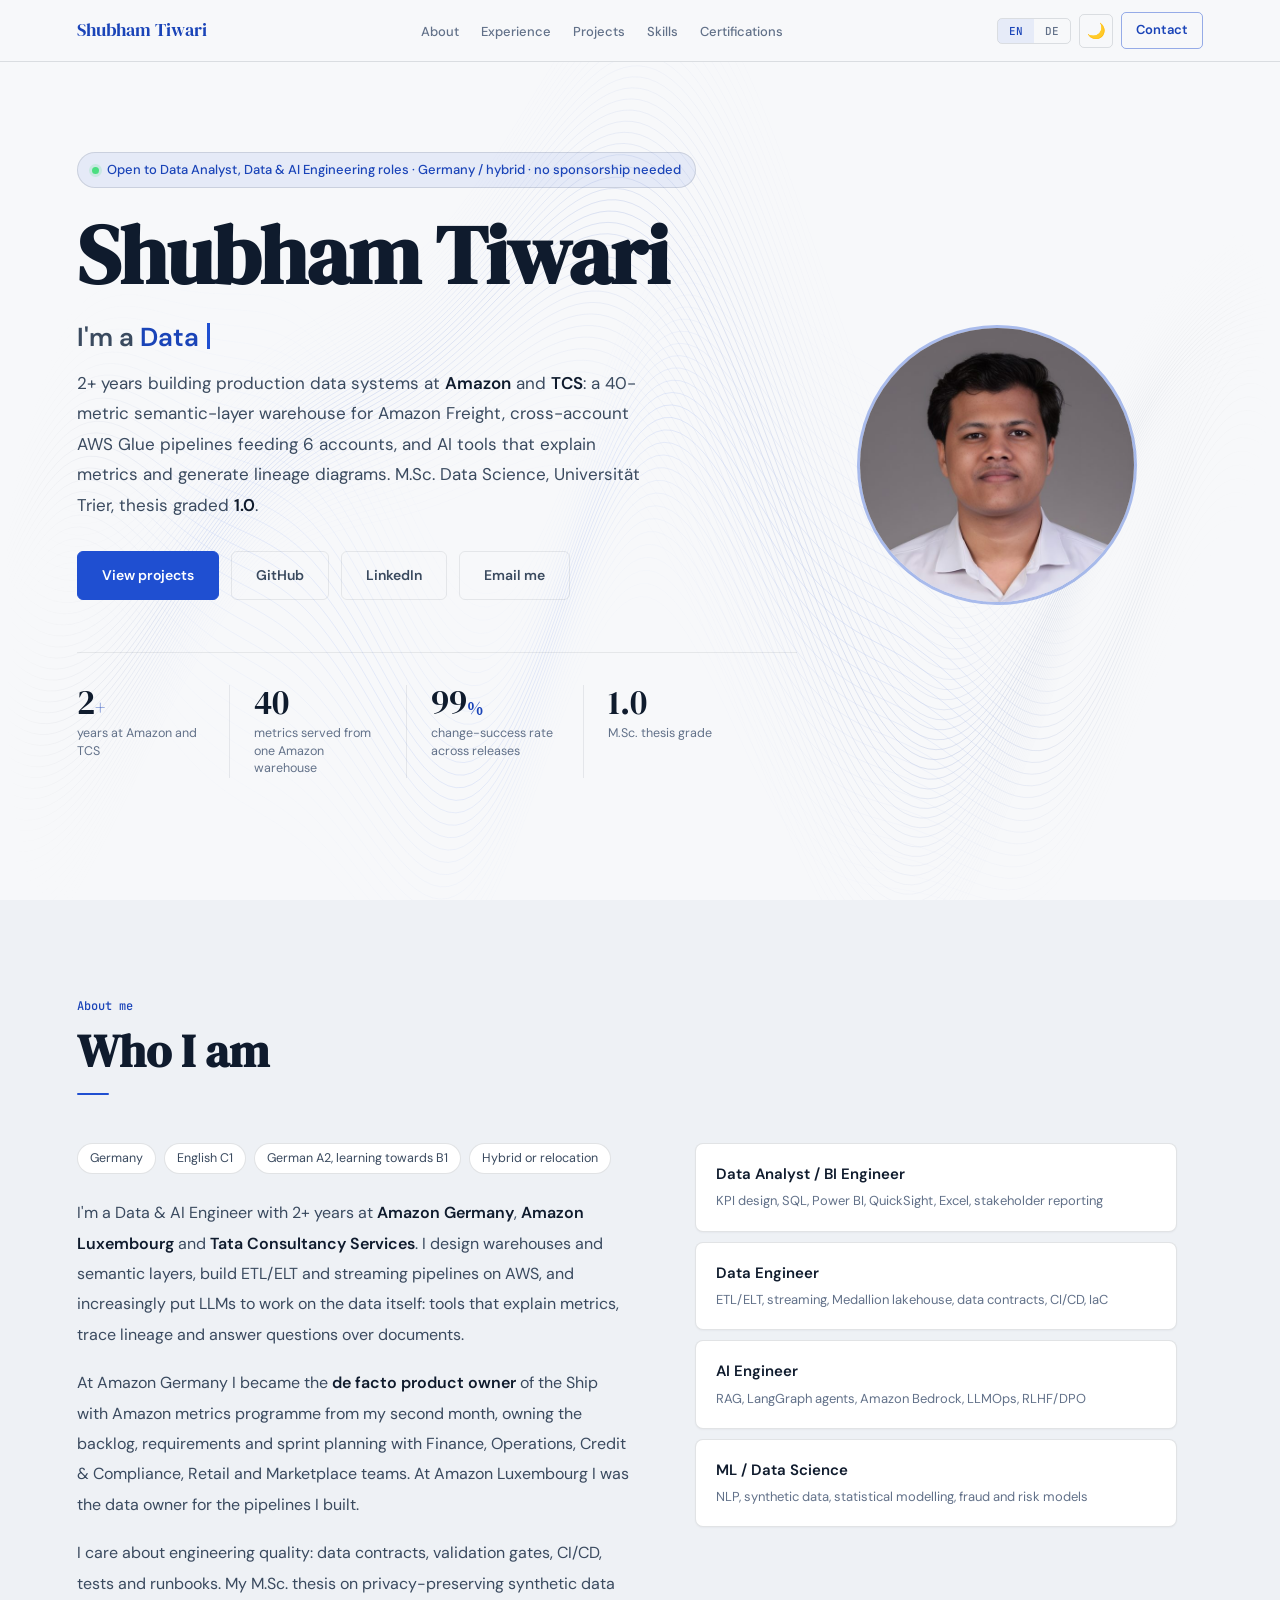
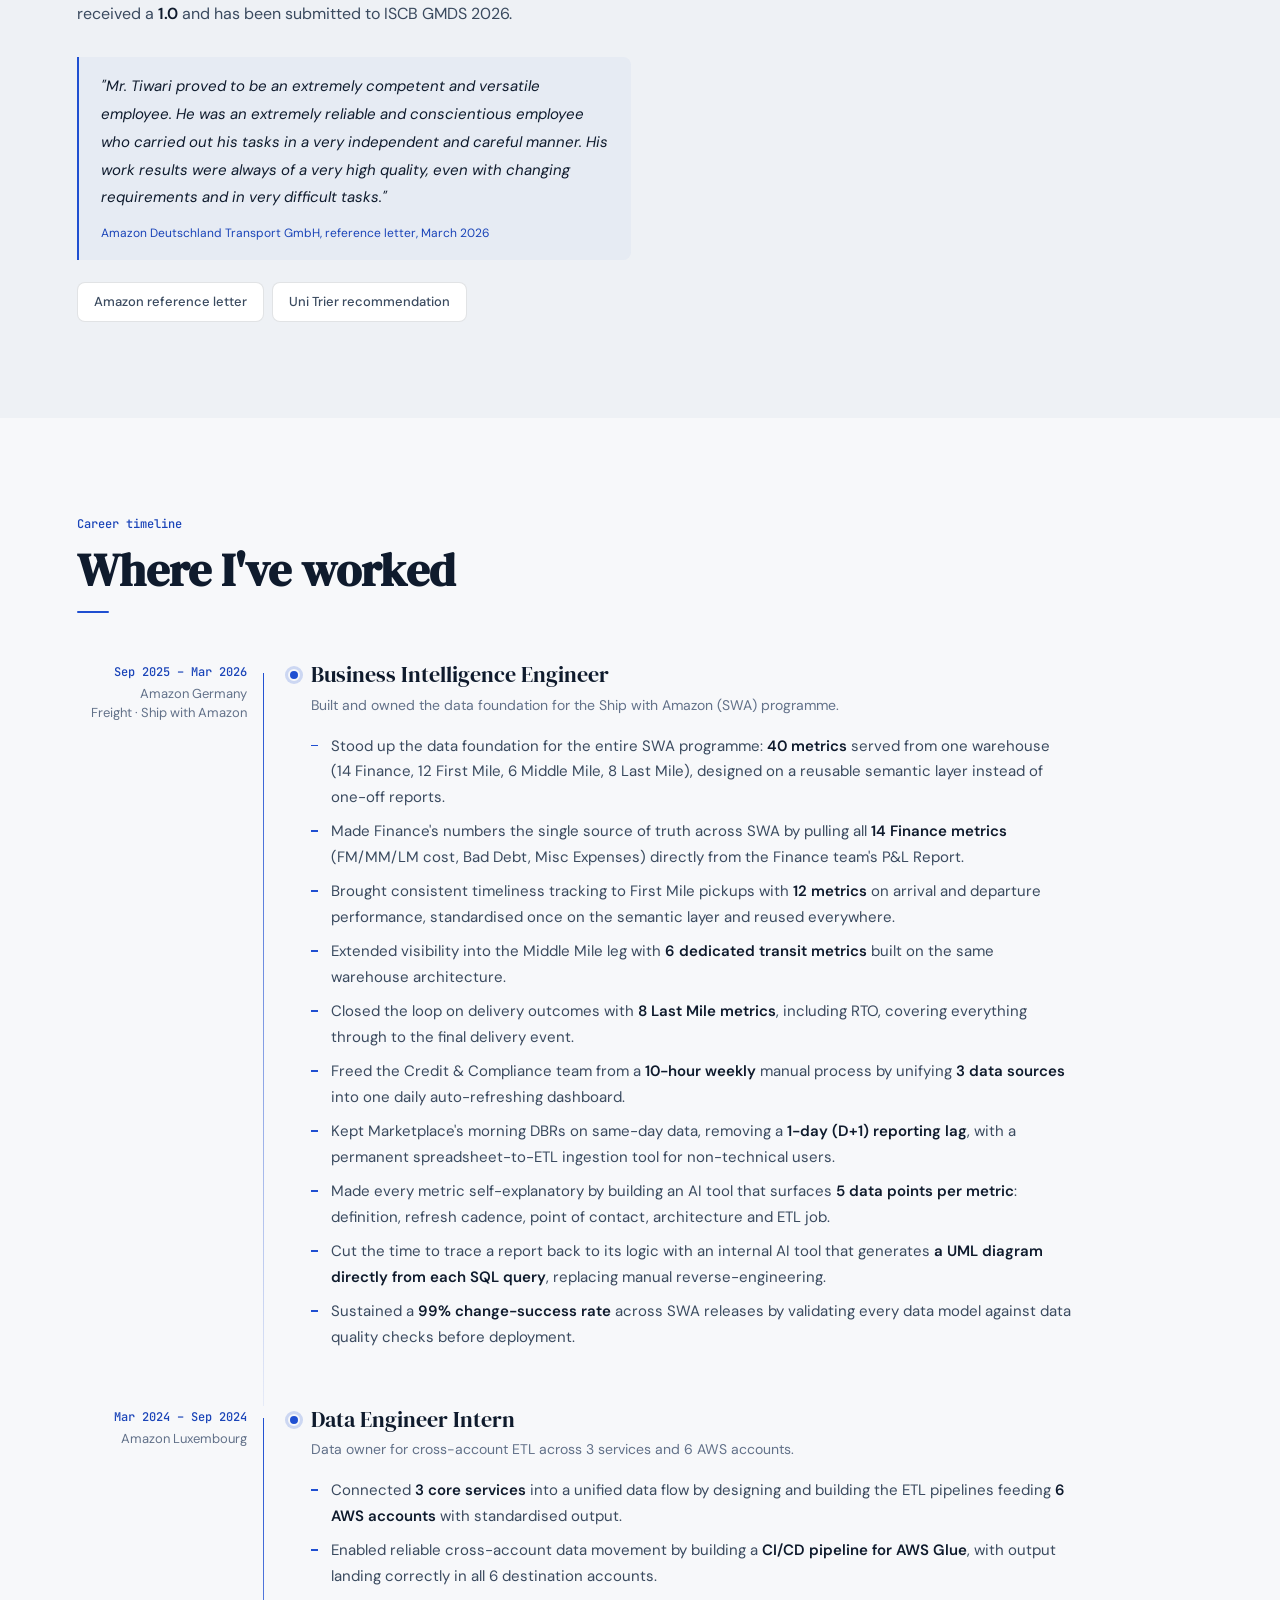
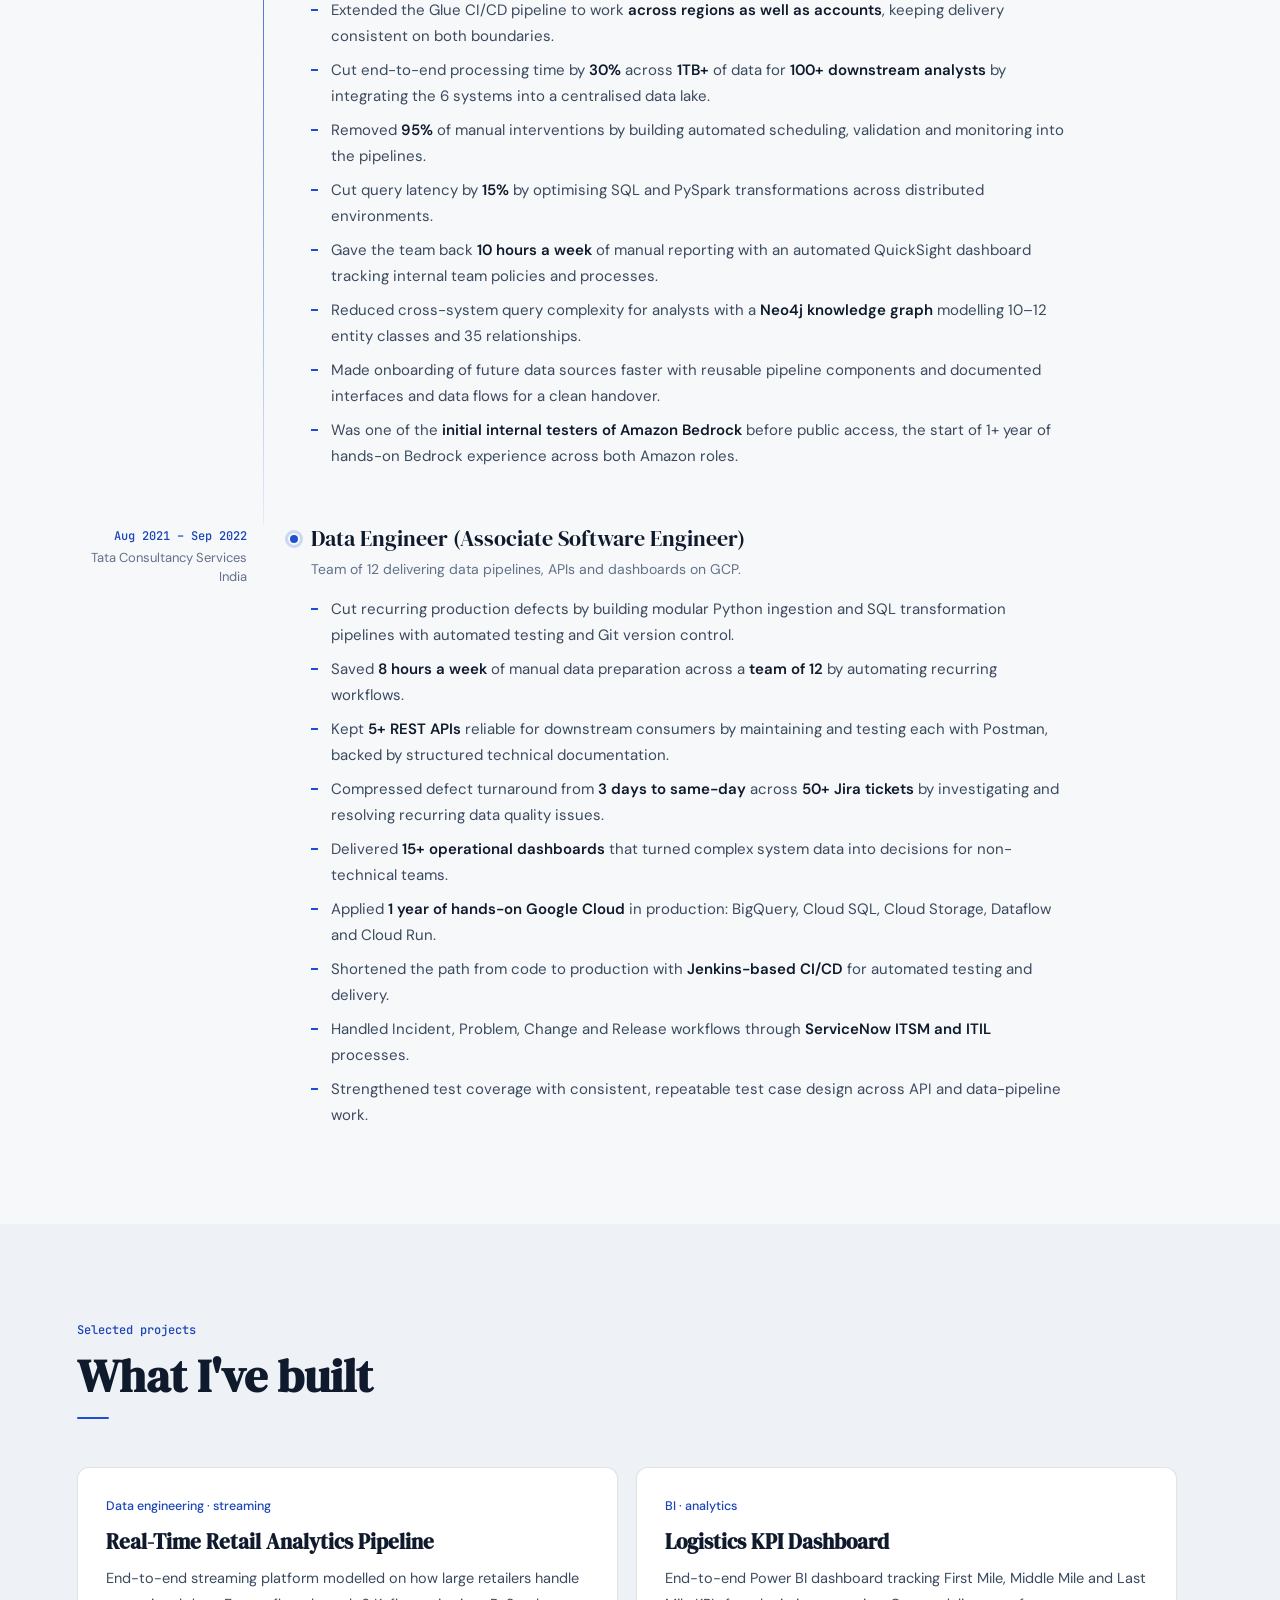
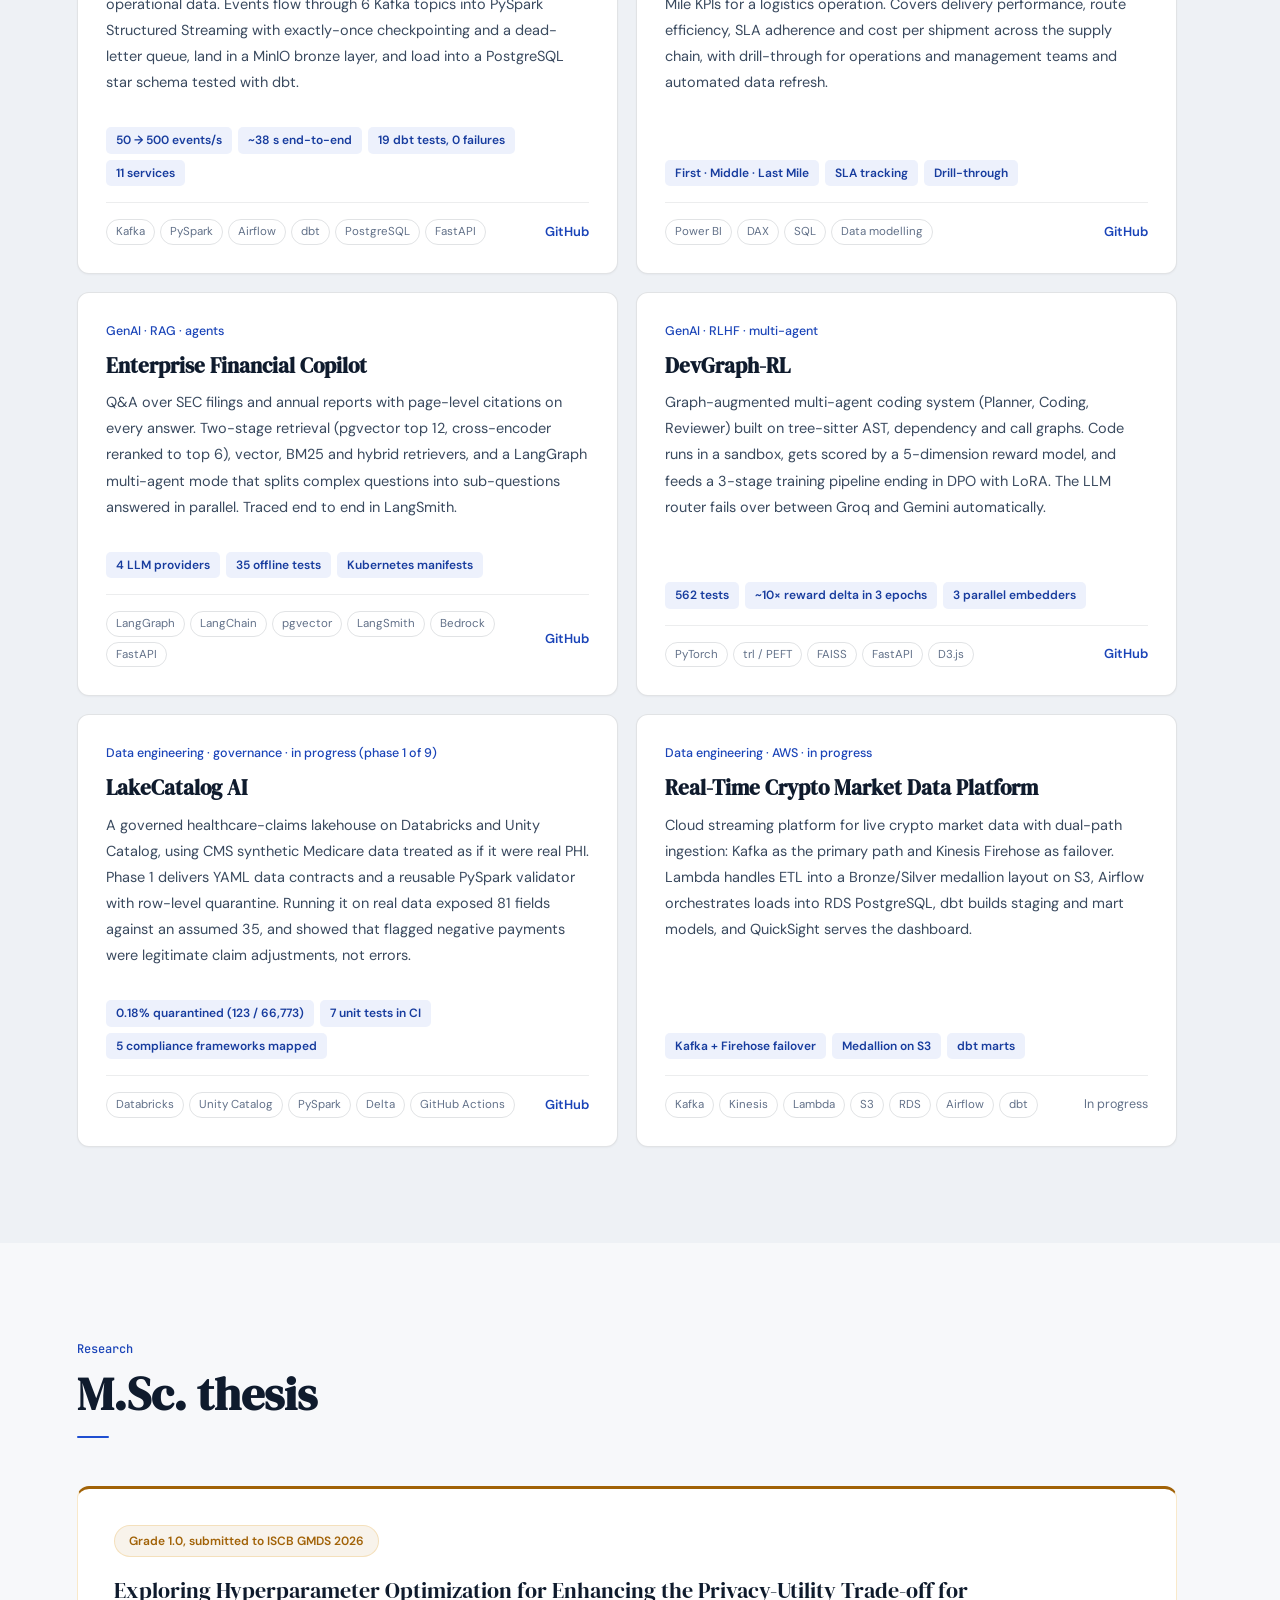
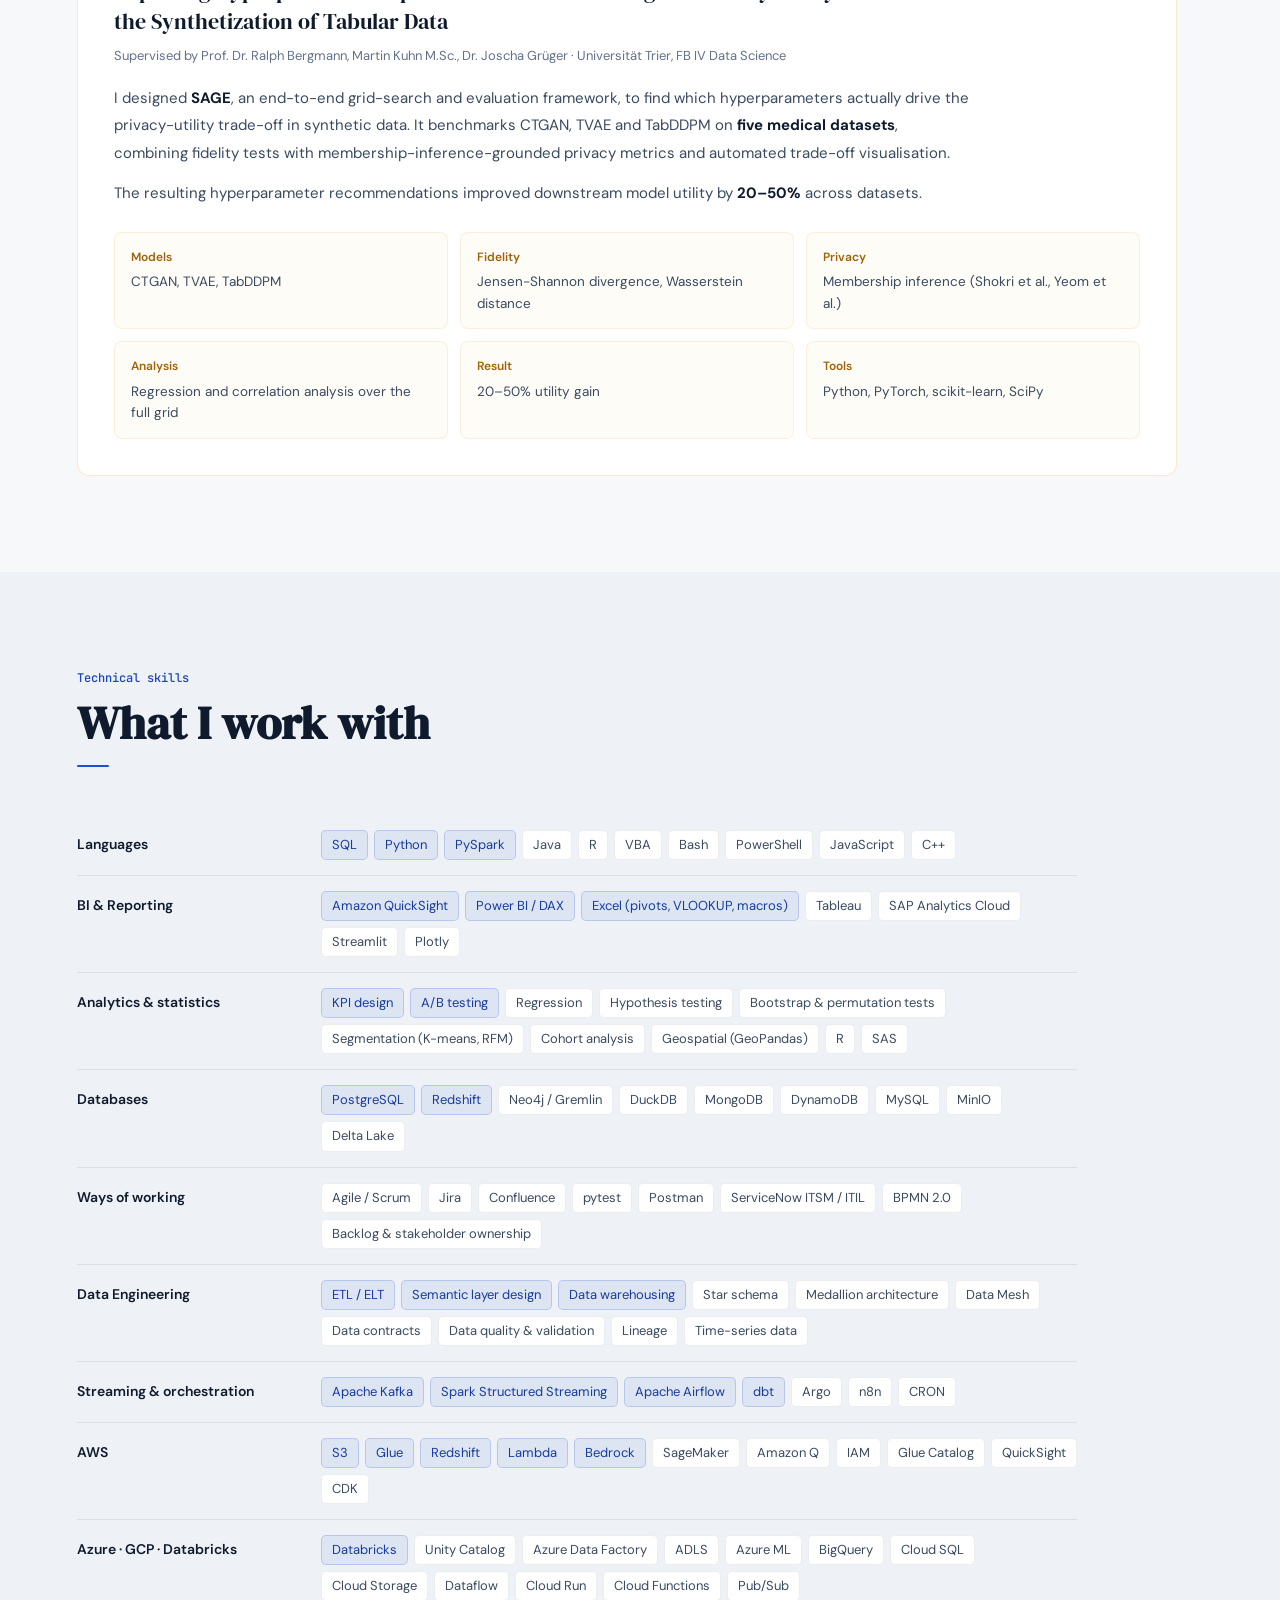
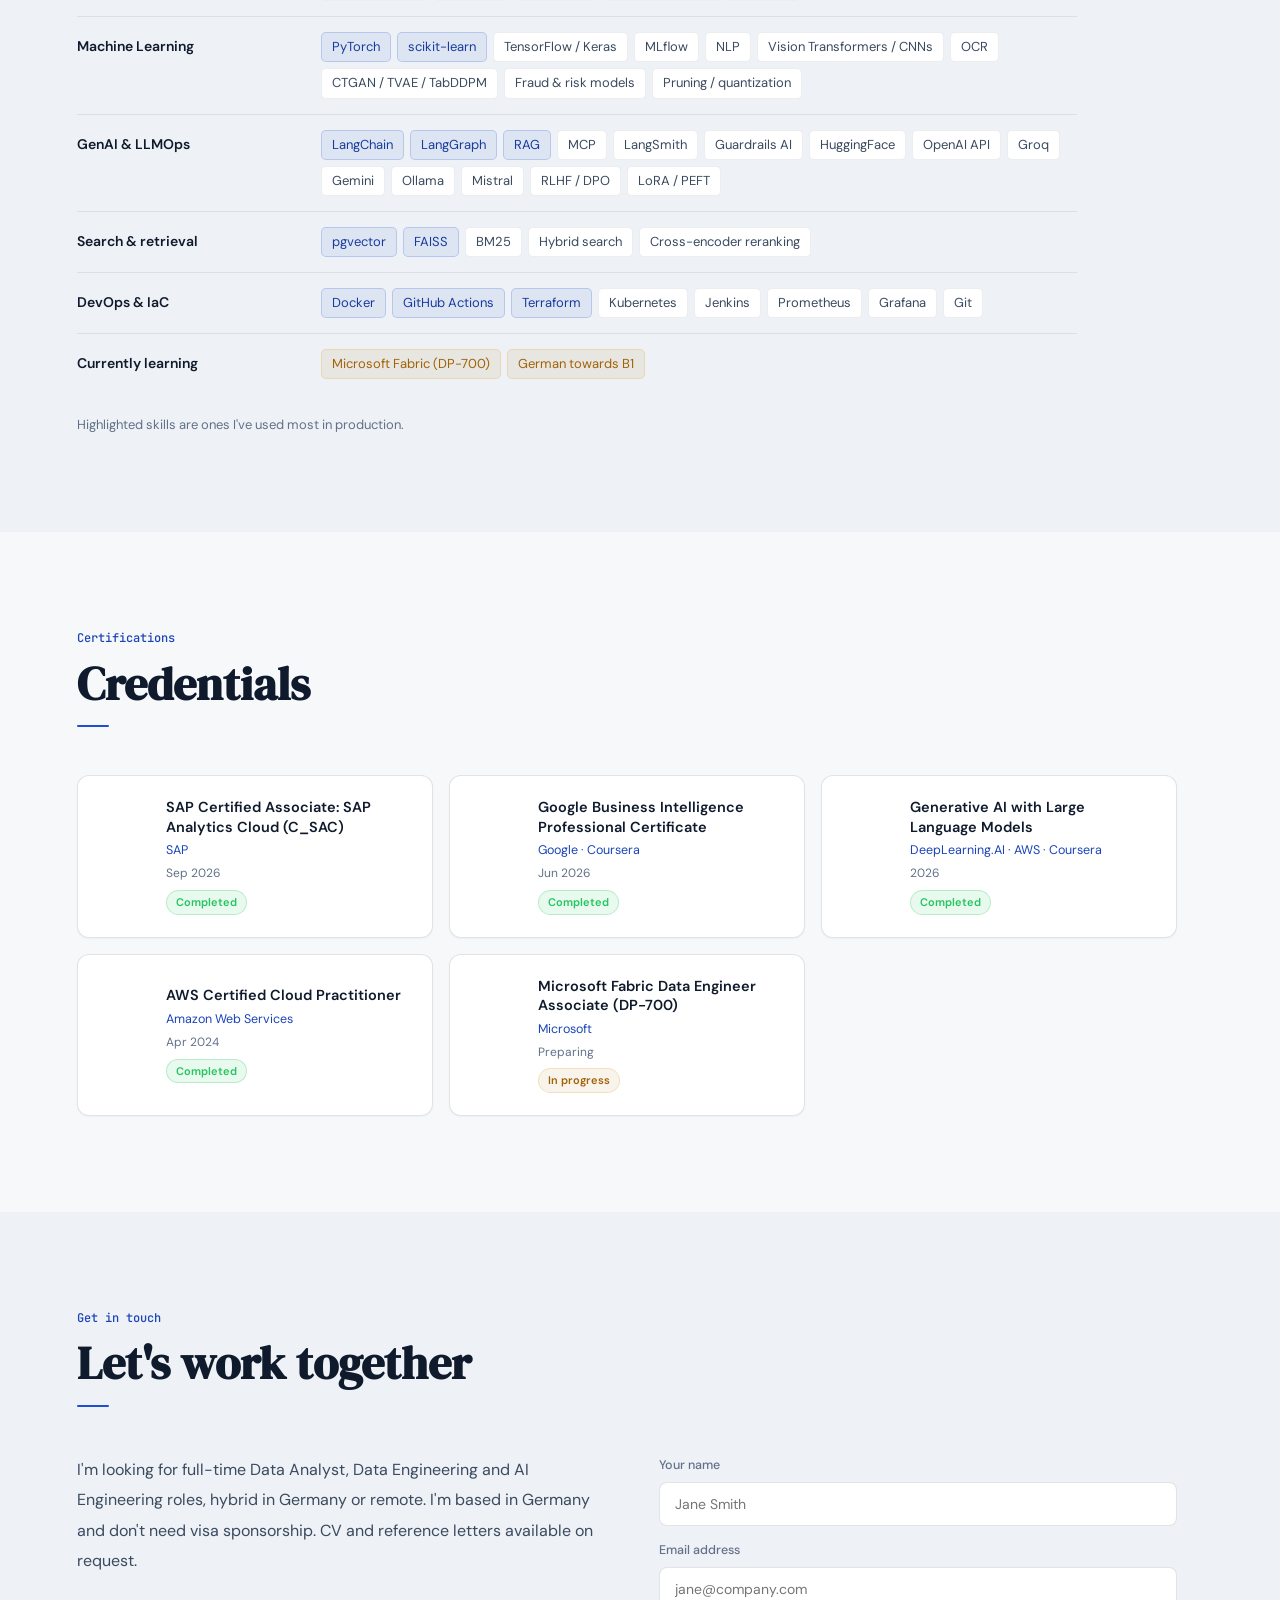
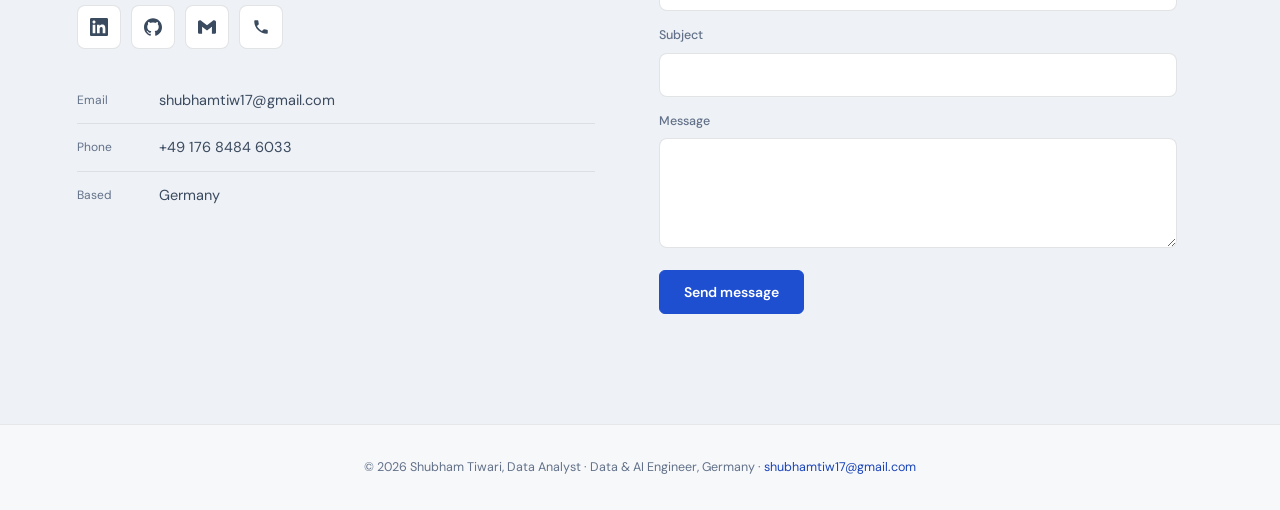
==== commit 1646698d: "Add files via upload" ====
--- a/index.html
+++ b/index.html
@@ -1,21 +1,702 @@
-<!doctype html><html lang="en"><head><meta charset="utf-8"><meta name="viewport" content="width=device-width,initial-scale=1">
-<title>faceless-pipeline</title><link rel="stylesheet" href="style.css"></head><body>
-<nav><a href="index.html">Home</a><a href="privacy.html">Privacy Policy</a><a href="terms.html">Terms of Service</a></nav>
-<h1>faceless-pipeline</h1>
-<p class="muted">A private, single-user publishing tool by Shubham Tiwari</p>
-<p class="yt"><span>&#9654;</span> Uses YouTube API Services</p>
-<p>faceless-pipeline is an internal tool that uploads videos I produce to <b>my own</b> YouTube channels,
-<a href="https://www.youtube.com/@cashandcourt">Cash &amp; Court</a> and <a href="https://www.youtube.com/@richloophole">The Rich Loophole</a>.
-It sets the title, description, tags and thumbnail, and can schedule a publishing time.</p>
-<h2>What it does</h2>
-<ul><li>Uploads the owner's videos with the YouTube Data API (<code>videos.insert</code>, <code>thumbnails.set</code>).</li>
-<li>Only the channel owner can authorise it (Google OAuth). It is not offered to other users.</li>
-<li>It does not read, store or share any data about viewers or other YouTube users.</li></ul>
-<h2>Content</h2>
-<p>The channels publish narrated documentaries about public court cases and finance topics. Every video lists its sources
-(public articles and the court records and news reports they cite). Narration uses an AI voice and visuals are AI-generated
-illustrations; this is disclosed in each description.</p>
-<h2>Legal</h2>
-<p><a href="privacy.html"><b>Privacy Policy</b></a> &middot; <a href="terms.html"><b>Terms of Service</b></a> &middot;
-<a href="https://www.youtube.com/t/terms">YouTube Terms of Service</a> &middot; <a href="https://policies.google.com/privacy">Google Privacy Policy</a></p>
-<footer>Contact: moneyexposed09@gmail.com</footer></body></html>
+<!DOCTYPE html>
+<html lang="en" data-theme="light">
+<head>
+<meta charset="UTF-8"/>
+<meta name="viewport" content="width=device-width, initial-scale=1.0"/>
+<title>Shubham Tiwari | Data Analyst, Data & AI Engineer</title>
+<meta name="description" content="Shubham Tiwari, Data Analyst and Data & AI Engineer in Germany. 2+ years at Amazon and TCS building data warehouses, AWS pipelines, streaming systems and LLM applications."/>
+<link href="https://fonts.googleapis.com/css2?family=DM+Serif+Display:ital@0;1&family=DM+Sans:opsz,wght@9..40,300;9..40,400;9..40,500;9..40,600;9..40,700&family=JetBrains+Mono:wght@400;500&display=swap" rel="stylesheet"/>
+<style>
+*,*::before,*::after{box-sizing:border-box;margin:0;padding:0}
+[data-theme="light"]{
+  --bg:#F7F8FA;--bg2:#EEF1F5;--text:#0F1B2D;--text2:#3A4A5F;--text3:#627189;
+  --border:rgba(15,27,45,0.12);--border2:rgba(15,27,45,0.08);--border3:rgba(31,79,209,0.45);
+  --card:#FFFFFF;--card-hover:#FFFFFF;--nav-bg:rgba(247,248,250,0.94);--input-bg:#FFFFFF;
+  --photo-ring:rgba(31,79,209,0.30);
+  --accent:#1F4FD1;--accent2:#1A44B8;--accent3:#173C9E;
+  --accent-dim:rgba(31,79,209,0.08);--accent-dim2:rgba(31,79,209,0.04);
+  --gold:#A16207;--gold-dim:rgba(161,98,7,0.08);--wave-op:.28;
+}
+[data-theme="dark"]{
+  --bg:#0B1220;--bg2:#101A2C;--text:#E6EAF0;--text2:#A9B4C4;--text3:#7C889B;
+  --border:rgba(126,162,255,0.16);--border2:rgba(255,255,255,0.07);--border3:rgba(126,162,255,0.45);
+  --card:rgba(255,255,255,0.03);--card-hover:rgba(255,255,255,0.06);--nav-bg:rgba(11,18,32,0.92);--input-bg:#101A2C;
+  --photo-ring:rgba(126,162,255,0.40);
+  --accent:#3B6CF0;--accent2:#7EA2FF;--accent3:#A9C0FF;
+  --accent-dim:rgba(126,162,255,0.12);--accent-dim2:rgba(126,162,255,0.06);
+  --gold:#E8A930;--gold-dim:rgba(232,169,48,0.10);--wave-op:.45;
+}
+:root{--r:12px;--rs:8px;--rxs:5px}
+html{scroll-behavior:smooth}
+body{font-family:'DM Sans',sans-serif;background:var(--bg);color:var(--text);line-height:1.7;font-size:16px;-webkit-font-smoothing:antialiased;transition:background .3s,color .3s}
+a:focus-visible,button:focus-visible,input:focus-visible,textarea:focus-visible{outline:2px solid var(--accent2);outline-offset:3px}
+
+nav{position:fixed;top:0;left:0;right:0;z-index:100;display:flex;align-items:center;justify-content:space-between;padding:0 6%;height:62px;background:var(--nav-bg);backdrop-filter:blur(20px);border-bottom:0.5px solid var(--border)}
+.nav-logo{font-family:'DM Serif Display',serif;font-size:18px;color:var(--accent2);text-decoration:none}
+.nav-links{display:flex;gap:2px;list-style:none}
+.nav-links a{color:var(--text3);text-decoration:none;font-size:13px;font-weight:500;padding:5px 10px;border-radius:var(--rxs);transition:all .18s}
+.nav-links a:hover{color:var(--accent2);background:var(--accent-dim2)}
+.nav-right{display:flex;align-items:center;gap:8px}
+.lang-toggle{display:flex;border:0.5px solid var(--border);border-radius:var(--rxs);overflow:hidden}
+.lang-btn{font-family:'JetBrains Mono',monospace;font-size:11px;font-weight:500;padding:5px 11px;background:transparent;color:var(--text3);border:none;cursor:pointer}
+.lang-btn.active{background:var(--accent-dim);color:var(--accent2)}
+.theme-btn{width:34px;height:34px;border-radius:var(--rxs);border:0.5px solid var(--border);background:transparent;cursor:pointer;display:flex;align-items:center;justify-content:center;font-size:15px}
+.theme-btn:hover{background:var(--accent-dim)}
+.nav-cta{font-size:13px;font-weight:600;color:var(--accent2);border:0.5px solid var(--border3);border-radius:var(--rxs);padding:6px 14px;text-decoration:none}
+.nav-cta:hover{background:var(--accent-dim)}
+
+.hero{min-height:100vh;display:flex;flex-direction:column;justify-content:center;padding:110px 6% 80px;position:relative;overflow:hidden}
+#wave-canvas{position:absolute;inset:0;width:100%;height:100%;pointer-events:none;z-index:0;opacity:var(--wave-op)}
+.hero-inner{max-width:1060px;position:relative;z-index:1;display:grid;grid-template-columns:1fr 280px;gap:60px;align-items:center}
+@keyframes up{from{opacity:0;transform:translateY(24px)}to{opacity:1;transform:none}}
+.hero-eyebrow{display:inline-flex;align-items:center;gap:8px;font-size:13px;font-weight:500;color:var(--accent2);background:var(--accent-dim);border:0.5px solid var(--border);padding:6px 14px;border-radius:99px;margin-bottom:26px;animation:up .7s ease both .1s}
+.blink{width:7px;height:7px;border-radius:50%;background:#4ade80;box-shadow:0 0 0 3px rgba(74,222,128,.18)}
+.hero-name{font-family:'DM Serif Display',serif;font-size:clamp(48px,6.5vw,84px);line-height:1;letter-spacing:-1px;animation:up .7s ease both .2s}
+.hero-role{font-size:clamp(20px,2.4vw,26px);font-weight:600;color:var(--text2);margin:18px 0 8px;min-height:40px;animation:up .7s ease both .3s}
+.hero-role .tw{color:var(--accent2)}
+.cursor{display:inline-block;width:3px;height:1em;vertical-align:-3px;background:var(--accent);margin-left:2px;animation:bc 1s step-end infinite}
+@keyframes bc{50%{opacity:0}}
+.hero-sub{font-size:17px;color:var(--text2);max-width:580px;line-height:1.8;margin:8px 0 30px;animation:up .7s ease both .4s}
+.hero-sub strong{color:var(--text);font-weight:600}
+.hero-ctas{display:flex;gap:12px;flex-wrap:wrap;animation:up .7s ease both .5s}
+.btn{display:inline-flex;align-items:center;gap:8px;padding:12px 24px;border-radius:6px;font-family:'DM Sans',sans-serif;font-size:14px;font-weight:600;text-decoration:none;cursor:pointer;transition:all .25s}
+.btn-primary{background:var(--accent);color:#fff;border:1.5px solid var(--accent)}
+.btn-primary:hover{background:transparent;color:var(--accent2)}
+.btn-ghost{background:transparent;color:var(--text2);border:1.5px solid var(--border2)}
+.btn-ghost:hover{color:var(--accent2);border-color:var(--accent)}
+.hero-stats{display:flex;flex-wrap:wrap;gap:0;margin-top:52px;padding-top:32px;border-top:0.5px solid var(--border2)}
+.stat-item{padding-right:24px;margin-right:24px;border-right:0.5px solid var(--border2)}
+.stat-item:last-child{border:none;margin:0;padding:0}
+.stat-val{font-family:'DM Serif Display',serif;font-size:34px;line-height:1}
+.stat-val span{font-size:19px;color:var(--accent2)}
+.stat-label{font-size:12.5px;color:var(--text3);margin-top:6px;max-width:128px;line-height:1.4}
+.photo-wrap{width:280px;height:280px;border-radius:50%;border:3px solid var(--photo-ring);overflow:hidden;background:var(--accent-dim);display:flex;align-items:center;justify-content:center;font-family:'DM Serif Display',serif;font-size:80px;color:var(--accent2)}
+.photo-wrap img{width:100%;height:100%;object-fit:cover;object-position:center top;display:block}
+
+section{padding:96px 6%}
+.bg-alt{background:var(--bg2)}
+.stag{font-family:'JetBrains Mono',monospace;font-size:12px;font-weight:500;color:var(--accent2);margin-bottom:10px}
+.stitle{font-family:'DM Serif Display',serif;font-size:clamp(32px,4vw,46px);line-height:1.1;margin-bottom:16px}
+.sline{width:32px;height:2px;background:var(--accent);margin-bottom:48px;border-radius:1px}
+.wrap{max-width:1100px}
+
+.about-grid{display:grid;grid-template-columns:1.15fr 1fr;gap:64px;align-items:start}
+.about-text p{color:var(--text2);font-size:16px;line-height:1.9;margin-bottom:18px}
+.about-text p strong{color:var(--text);font-weight:600}
+.loc-badge{display:flex;flex-wrap:wrap;gap:8px;margin-bottom:24px}
+.pill{font-size:12.5px;color:var(--text2);border:0.5px solid var(--border);background:var(--card);padding:4px 12px;border-radius:99px}
+.about-quote{border-left:2px solid var(--accent);padding:16px 22px;margin:28px 0 20px;background:var(--accent-dim2);border-radius:0 var(--rs) var(--rs) 0;font-style:italic;color:var(--text);font-size:15px;line-height:1.85}
+.about-quote cite{display:block;margin-top:10px;font-style:normal;font-size:12px;color:var(--accent2)}
+.role-cards{display:flex;flex-direction:column;gap:10px}
+.role-card{padding:18px 20px;background:var(--card);border:0.5px solid var(--border);border-radius:var(--rs)}
+.rc-title{font-size:15px;font-weight:600}
+.rc-sub{font-size:13px;color:var(--text3);margin-top:3px}
+.doc-row{display:flex;flex-wrap:wrap;gap:8px;margin-top:22px}
+.doc-link{padding:8px 16px;background:var(--card);border:0.5px solid var(--border);border-radius:var(--rs);color:var(--text2);text-decoration:none;font-size:13px;font-weight:500}
+.doc-link:hover{border-color:var(--border3);color:var(--accent2)}
+
+.tl-item{display:grid;grid-template-columns:170px 1fr;gap:32px;position:relative;padding-bottom:56px}
+.tl-item:last-child{padding-bottom:0}
+.tl-item::after{content:'';position:absolute;left:186px;top:12px;bottom:0;width:1px;background:linear-gradient(to bottom,var(--accent),rgba(31,79,209,.08))}
+.tl-item:last-child::after{display:none}
+.tl-left{text-align:right;padding-top:3px}
+.tl-date{font-family:'JetBrains Mono',monospace;font-size:12px;color:var(--accent2);font-weight:500;line-height:1.4}
+.tl-co{font-size:13px;color:var(--text3);margin-top:4px;line-height:1.45}
+.tl-right{position:relative;padding-left:32px}
+.tl-dot{position:absolute;left:9px;top:8px;width:12px;height:12px;border-radius:50%;background:var(--accent);border:2.5px solid var(--bg);box-shadow:0 0 0 3px rgba(31,79,209,.2)}
+.tl-title{font-family:'DM Serif Display',serif;font-size:22px;line-height:1.2;margin-bottom:6px}
+.tl-context{font-size:14px;color:var(--text3);margin-bottom:16px;max-width:720px}
+.tl-bullets{list-style:none;display:flex;flex-direction:column;gap:9px;max-width:760px}
+.tl-bullets li{font-size:15px;color:var(--text2);line-height:1.7;padding-left:20px;position:relative}
+.tl-bullets li::before{content:'';position:absolute;left:0;top:11px;width:7px;height:1.5px;background:var(--accent)}
+.tl-bullets li b{color:var(--text);font-weight:600}
+
+.edu-grid{display:grid;grid-template-columns:1fr 1fr;gap:24px}
+.edu-card{background:var(--card);border:0.5px solid var(--border);border-top:3px solid var(--accent);border-radius:var(--r);padding:30px}
+.edu-degree{font-family:'DM Serif Display',serif;font-size:22px;margin-bottom:6px;line-height:1.25}
+.edu-school{font-size:14px;color:var(--accent2);font-weight:500}
+.edu-year{font-size:12px;color:var(--text3);margin:4px 0 14px;font-family:'JetBrains Mono',monospace}
+.edu-detail{font-size:14px;color:var(--text2);line-height:1.7}
+.edu-badge{display:inline-block;margin-top:14px;font-size:12px;font-weight:600;color:var(--gold);background:var(--gold-dim);border:0.5px solid rgba(232,169,48,.25);padding:4px 12px;border-radius:99px}
+
+.thesis-card{background:var(--card);border:0.5px solid rgba(232,169,48,.25);border-top:3px solid var(--gold);border-radius:var(--r);padding:36px}
+.thesis-badge{display:inline-block;font-size:12px;font-weight:600;color:var(--gold);background:var(--gold-dim);border:0.5px solid rgba(232,169,48,.25);padding:5px 14px;border-radius:99px;margin-bottom:18px}
+.thesis-title{font-family:'DM Serif Display',serif;font-size:22px;margin-bottom:8px;line-height:1.4;max-width:860px}
+.thesis-sup{font-size:13px;color:var(--text3);margin-bottom:18px}
+.thesis-body{font-size:15px;color:var(--text2);line-height:1.85;margin-bottom:12px;max-width:860px}
+.thesis-body strong{color:var(--text)}
+.thesis-grid{display:grid;grid-template-columns:repeat(3,1fr);gap:12px;margin-top:24px}
+.thesis-item{background:rgba(232,169,48,.04);border:0.5px solid rgba(232,169,48,.15);border-radius:var(--rs);padding:14px 16px}
+.thesis-label{font-size:12px;font-weight:600;color:var(--gold);margin-bottom:4px}
+.thesis-val{font-size:13.5px;color:var(--text2);line-height:1.6}
+
+.skills-list{max-width:1000px}
+.skill-row{display:grid;grid-template-columns:220px 1fr;gap:24px;align-items:baseline;padding:15px 0;border-bottom:0.5px solid var(--border2)}
+.skill-row:last-child{border-bottom:none}
+.skill-cat{font-size:14px;font-weight:600}
+.skill-vals{display:flex;flex-wrap:wrap;gap:6px}
+.sk{font-size:13px;color:var(--text2);padding:3px 10px;border-radius:var(--rxs);background:var(--card);border:0.5px solid var(--border2)}
+.sk.core{color:var(--accent3);background:var(--accent-dim);border-color:rgba(31,79,209,.2)}
+.sk.learn{color:var(--gold);background:var(--gold-dim);border-color:rgba(232,169,48,.25)}
+.skill-note{font-size:13px;color:var(--text3);margin-top:20px}
+
+.proj-grid{display:grid;grid-template-columns:1fr 1fr;gap:18px}
+.proj-card{background:var(--card);border:0.5px solid var(--border);border-radius:var(--r);padding:28px;display:flex;flex-direction:column;transition:border-color .2s,background .2s}
+.proj-card:hover{background:var(--card-hover);border-color:var(--border3)}
+.proj-card.feature{grid-column:1/-1}
+[data-theme="light"] .proj-card,[data-theme="light"] .cert-card,[data-theme="light"] .role-card,[data-theme="light"] .edu-card{box-shadow:0 1px 2px rgba(15,27,45,.04)}
+.proj-meta{font-size:12.5px;color:var(--accent2);font-weight:500;margin-bottom:10px}
+.proj-card h3{font-family:'DM Serif Display',serif;font-size:21px;margin-bottom:10px;line-height:1.3}
+.proj-card p{font-size:14.5px;color:var(--text2);line-height:1.8}
+.proj-card ul{list-style:none;margin-top:10px;display:flex;flex-direction:column;gap:6px}
+.proj-card li{font-size:14px;color:var(--text2);padding-left:18px;position:relative;line-height:1.65}
+.proj-card li::before{content:'';position:absolute;left:0;top:10px;width:6px;height:1.5px;background:var(--accent)}
+.proj-chips{display:flex;gap:6px;flex-wrap:wrap;margin:16px 0}
+.chip{font-size:12px;padding:3px 10px;border-radius:var(--rxs);background:var(--accent-dim);color:var(--accent3);font-weight:600}
+.proj-footer{display:flex;justify-content:space-between;align-items:center;gap:12px;margin-top:auto;padding-top:16px;border-top:0.5px solid var(--border2)}
+.proj-body{flex:1;margin-bottom:16px}
+.proj-tags{display:flex;gap:5px;flex-wrap:wrap}
+.tag{font-size:11.5px;padding:2px 9px;border-radius:99px;border:0.5px solid var(--border);color:var(--text3)}
+.proj-link{font-size:13px;color:var(--accent2);text-decoration:none;font-weight:600;flex-shrink:0}
+.proj-link:hover{text-decoration:underline}
+.proj-note{font-size:12.5px;color:var(--text3);flex-shrink:0}
+
+.cert-grid{display:grid;grid-template-columns:repeat(auto-fit,minmax(300px,1fr));gap:16px}
+.cert-card{background:var(--card);border:0.5px solid var(--border);border-radius:var(--r);padding:22px 24px;display:flex;align-items:center;gap:18px;text-decoration:none;color:inherit;transition:border-color .2s}
+.cert-card:hover{border-color:var(--border3)}
+.cert-logo{width:46px;height:46px;border-radius:var(--rs);object-fit:contain;flex-shrink:0;background:#fff;padding:6px}
+.cert-name{font-size:14.5px;font-weight:600;margin-bottom:3px;line-height:1.35}
+.cert-issuer{font-size:12.5px;color:var(--accent2)}
+.cert-date{font-size:12px;color:var(--text3);margin-top:2px}
+.cert-status{display:inline-block;margin-top:6px;font-size:11px;font-weight:600;padding:2px 9px;border-radius:99px}
+.cert-done{background:rgba(34,197,94,.1);color:#22c55e;border:0.5px solid rgba(34,197,94,.25)}
+.cert-progress{background:var(--gold-dim);color:var(--gold);border:0.5px solid rgba(232,169,48,.25)}
+
+.contact-grid{display:grid;grid-template-columns:1fr 1fr;gap:64px;align-items:start}
+.contact-intro{font-size:16px;color:var(--text2);line-height:1.9;margin-bottom:28px}
+.social-icons{display:flex;gap:10px;margin-bottom:28px}
+.social-icon{width:44px;height:44px;border-radius:var(--rs);border:0.5px solid var(--border);background:var(--card);display:flex;align-items:center;justify-content:center;color:var(--text2)}
+.social-icon:hover{border-color:var(--border3);color:var(--accent2)}
+.social-icon svg{width:18px;height:18px;fill:currentColor}
+.contact-detail{display:flex;align-items:center;gap:12px;padding:11px 0;border-bottom:0.5px solid var(--border2);font-size:14.5px;color:var(--text2)}
+.contact-detail:last-child{border-bottom:none}
+.contact-detail .k{width:70px;font-size:12px;color:var(--text3)}
+.contact-detail a{color:var(--text2);text-decoration:none}
+.contact-detail a:hover{color:var(--accent2)}
+.contact-form{display:flex;flex-direction:column;gap:14px}
+.flabel{display:block;font-size:12.5px;font-weight:500;color:var(--text3);margin-bottom:6px}
+.finput{width:100%;background:var(--input-bg);border:0.5px solid var(--border);border-radius:var(--rs);padding:12px 15px;color:var(--text);font-family:'DM Sans',sans-serif;font-size:14px;outline:none}
+.finput:focus{border-color:var(--accent2)}
+textarea.finput{resize:vertical;min-height:110px}
+footer{text-align:center;padding:32px 6%;border-top:0.5px solid var(--border2);font-size:12.5px;color:var(--text3)}
+footer a{color:var(--accent2);text-decoration:none}
+
+[data-lang="en"] .de{display:none!important}
+[data-lang="de"] .en{display:none!important}
+
+@media(max-width:900px){
+  .hero-inner,.about-grid,.edu-grid,.proj-grid,.thesis-grid,.contact-grid{grid-template-columns:1fr}
+  .photo-wrap{display:none}
+  .tl-item{grid-template-columns:1fr;gap:10px}
+  .tl-item::after{display:none}
+  .tl-left{text-align:left}
+  .tl-right{padding-left:0}.tl-dot{display:none}
+  .skill-row{grid-template-columns:1fr;gap:8px}
+  section{padding:72px 5%}
+  nav{padding:0 4%}
+  .nav-links,.nav-cta{display:none}
+  .stat-item{border-right:none;margin:0 24px 16px 0;padding:0}
+}
+@media(prefers-reduced-motion:reduce){*{animation:none!important;transition:none!important}html{scroll-behavior:auto}#wave-canvas{display:none}}
+</style>
+</head>
+<body data-lang="en">
+
+<nav>
+  <a href="#home" class="nav-logo">Shubham Tiwari</a>
+  <ul class="nav-links">
+    <li><a href="#about"><span class="en">About</span><span class="de">Über mich</span></a></li>
+    <li><a href="#experience"><span class="en">Experience</span><span class="de">Erfahrung</span></a></li>
+    <li><a href="#projects"><span class="en">Projects</span><span class="de">Projekte</span></a></li>
+    <li><a href="#skills"><span class="en">Skills</span><span class="de">Kenntnisse</span></a></li>
+    <li><a href="#certifications"><span class="en">Certifications</span><span class="de">Zertifikate</span></a></li>
+  </ul>
+  <div class="nav-right">
+    <div class="lang-toggle">
+      <button class="lang-btn active" id="btn-en" onclick="setLang('en')">EN</button>
+      <button class="lang-btn" id="btn-de" onclick="setLang('de')">DE</button>
+    </div>
+    <button class="theme-btn" id="theme-btn" onclick="toggleTheme()" aria-label="Toggle theme">🌙</button>
+    <a href="#contact" class="nav-cta"><span class="en">Contact</span><span class="de">Kontakt</span></a>
+  </div>
+</nav>
+
+<!-- HERO -->
+<section class="hero" id="home">
+  <canvas id="wave-canvas"></canvas>
+  <div class="hero-inner">
+    <div>
+      <div class="hero-eyebrow"><div class="blink"></div>
+        <span class="en">Open to Data Analyst, Data & AI Engineering roles · Germany / hybrid · no sponsorship needed</span>
+        <span class="de">Offen für Stellen in Datenanalyse, Data & AI Engineering · Deutschland / hybrid · kein Visum nötig</span>
+      </div>
+      <h1 class="hero-name">Shubham Tiwari</h1>
+      <div class="hero-role">
+        <span class="en">I'm a <span class="tw" id="tw-en"></span><span class="cursor"></span></span>
+        <span class="de">Ich bin <span class="tw" id="tw-de"></span><span class="cursor"></span></span>
+      </div>
+      <p class="hero-sub en">2+ years building production data systems at <strong>Amazon</strong> and <strong>TCS</strong>: a 40-metric semantic-layer warehouse for Amazon Freight, cross-account AWS Glue pipelines feeding 6 accounts, and AI tools that explain metrics and generate lineage diagrams. M.Sc. Data Science, Universität Trier, thesis graded <strong>1.0</strong>.</p>
+      <p class="hero-sub de">Über 2 Jahre Aufbau produktiver Datensysteme bei <strong>Amazon</strong> und <strong>TCS</strong>: ein Semantic-Layer-Warehouse mit 40 Kennzahlen für Amazon Freight, kontenübergreifende AWS-Glue-Pipelines für 6 Accounts und KI-Tools, die Kennzahlen erklären und Lineage-Diagramme erzeugen. M.Sc. Data Science, Universität Trier, Thesis mit <strong>1,0</strong> bewertet.</p>
+      <div class="hero-ctas">
+        <a href="#projects" class="btn btn-primary"><span class="en">View projects</span><span class="de">Projekte ansehen</span></a>
+        <a href="https://github.com/shubhamtiw17" target="_blank" rel="noopener" class="btn btn-ghost">GitHub</a>
+        <a href="https://linkedin.com/in/shubhamtiw17" target="_blank" rel="noopener" class="btn btn-ghost">LinkedIn</a>
+        <a href="mailto:shubhamtiw17@gmail.com" class="btn btn-ghost"><span class="en">Email me</span><span class="de">E-Mail senden</span></a>
+      </div>
+      <div class="hero-stats">
+        <div class="stat-item"><div class="stat-val">2<span>+</span></div><div class="stat-label"><span class="en">years at Amazon and TCS</span><span class="de">Jahre bei Amazon und TCS</span></div></div>
+        <div class="stat-item"><div class="stat-val">40</div><div class="stat-label"><span class="en">metrics served from one Amazon warehouse</span><span class="de">Kennzahlen aus einem Amazon-Warehouse</span></div></div>
+        <div class="stat-item"><div class="stat-val">99<span>%</span></div><div class="stat-label"><span class="en">change-success rate across releases</span><span class="de">Change-Erfolgsquote über alle Releases</span></div></div>
+        <div class="stat-item"><div class="stat-val">1.0</div><div class="stat-label"><span class="en">M.Sc. thesis grade</span><span class="de">Note der Masterarbeit</span></div></div>
+      </div>
+    </div>
+    <div class="photo-wrap"><img src="[data-uri]" alt="Shubham Tiwari"/></div>
+  </div>
+</section>
+
+<!-- ABOUT -->
+<section id="about" class="bg-alt">
+  <div class="wrap">
+  <div class="stag"><span class="en">About me</span><span class="de">Über mich</span></div>
+  <h2 class="stitle"><span class="en">Who I am</span><span class="de">Wer ich bin</span></h2>
+  <div class="sline"></div>
+  <div class="about-grid">
+    <div class="about-text">
+      <div class="loc-badge">
+        <span class="pill"><span class="en">Germany</span><span class="de">Deutschland</span></span>
+        <span class="pill"><span class="en">English C1</span><span class="de">Englisch C1</span></span>
+        <span class="pill"><span class="en">German A2, learning towards B1</span><span class="de">Deutsch A2, Ziel B1</span></span>
+        <span class="pill"><span class="en">Hybrid or relocation</span><span class="de">Hybrid oder Umzug</span></span>
+      </div>
+      <p class="en">I'm a Data & AI Engineer with 2+ years at <strong>Amazon Germany</strong>, <strong>Amazon Luxembourg</strong> and <strong>Tata Consultancy Services</strong>. I design warehouses and semantic layers, build ETL/ELT and streaming pipelines on AWS, and increasingly put LLMs to work on the data itself: tools that explain metrics, trace lineage and answer questions over documents.</p>
+      <p class="de">Ich bin Data & AI Engineer mit über 2 Jahren Erfahrung bei <strong>Amazon Deutschland</strong>, <strong>Amazon Luxemburg</strong> und <strong>Tata Consultancy Services</strong>. Ich entwerfe Warehouses und Semantic Layer, baue ETL/ELT- und Streaming-Pipelines auf AWS und setze zunehmend LLMs direkt auf den Daten ein: Tools, die Kennzahlen erklären, Lineage nachverfolgen und Fragen zu Dokumenten beantworten.</p>
+      <p class="en">At Amazon Germany I became the <strong>de facto product owner</strong> of the Ship with Amazon metrics programme from my second month, owning the backlog, requirements and sprint planning with Finance, Operations, Credit & Compliance, Retail and Marketplace teams. At Amazon Luxembourg I was the data owner for the pipelines I built.</p>
+      <p class="de">Bei Amazon Deutschland wurde ich ab dem zweiten Monat <strong>faktischer Product Owner</strong> des Kennzahlenprogramms von Ship with Amazon und verantwortete Backlog, Anforderungen und Sprintplanung mit Finance, Operations, Credit & Compliance, Retail und Marketplace. Bei Amazon Luxemburg war ich Data Owner der von mir gebauten Pipelines.</p>
+      <p class="en">I care about engineering quality: data contracts, validation gates, CI/CD, tests and runbooks. My M.Sc. thesis on privacy-preserving synthetic data received a <strong>1.0</strong> and has been submitted to ISCB GMDS 2026.</p>
+      <p class="de">Mir ist Engineering-Qualität wichtig: Data Contracts, Validierungs-Gates, CI/CD, Tests und Runbooks. Meine Masterarbeit zu datenschutzfreundlichen synthetischen Daten wurde mit <strong>1,0</strong> bewertet und bei ISCB GMDS 2026 eingereicht.</p>
+      <div class="about-quote">
+        <span class="en">"Mr. Tiwari proved to be an extremely competent and versatile employee. He was an extremely reliable and conscientious employee who carried out his tasks in a very independent and careful manner. His work results were always of a very high quality, even with changing requirements and in very difficult tasks."</span>
+        <span class="de">„Herr Tiwari erwies sich als äußerst kompetenter und vielseitiger Mitarbeiter. Er war äußerst zuverlässig und gewissenhaft und erledigte seine Aufgaben sehr selbstständig und sorgfältig. Seine Arbeitsergebnisse waren stets von sehr hoher Qualität, auch bei wechselnden Anforderungen und anspruchsvollen Aufgaben."</span>
+        <cite>Amazon Deutschland Transport GmbH, <span class="en">reference letter, March 2026</span><span class="de">Arbeitszeugnis, März 2026</span></cite>
+      </div>
+      <div class="doc-row">
+        <a href="https://github.com/shubhamtiw17/Portfolio/blob/main/Shubham%20Tiwari.pdf" target="_blank" rel="noopener" class="doc-link"><span class="en">Amazon reference letter</span><span class="de">Amazon Arbeitszeugnis</span></a>
+        <a href="https://github.com/shubhamtiw17/Portfolio/blob/main/Reference_Letter_Tiwari.pdf" target="_blank" rel="noopener" class="doc-link"><span class="en">Uni Trier recommendation</span><span class="de">Empfehlung Uni Trier</span></a>
+      </div>
+    </div>
+    <div class="role-cards">
+      <div class="role-card"><div class="rc-title"><span class="en">Data Analyst / BI Engineer</span><span class="de">Datenanalyst / BI Engineer</span></div><div class="rc-sub"><span class="en">KPI design, SQL, Power BI, QuickSight, Excel, stakeholder reporting</span><span class="de">KPI-Design, SQL, Power BI, QuickSight, Excel, Stakeholder-Reporting</span></div></div>
+      <div class="role-card"><div class="rc-title">Data Engineer</div><div class="rc-sub">ETL/ELT, streaming, Medallion lakehouse, data contracts, CI/CD, IaC</div></div>
+      <div class="role-card"><div class="rc-title"><span class="en">AI Engineer</span><span class="de">KI-Ingenieur</span></div><div class="rc-sub">RAG, LangGraph agents, Amazon Bedrock, LLMOps, RLHF/DPO</div></div>
+      <div class="role-card"><div class="rc-title"><span class="en">ML / Data Science</span><span class="de">ML / Data Science</span></div><div class="rc-sub"><span class="en">NLP, synthetic data, statistical modelling, fraud and risk models</span><span class="de">NLP, synthetische Daten, statistische Modellierung, Betrugs- und Risikomodelle</span></div></div>
+    </div>
+  </div>
+  </div>
+</section>
+
+<!-- EXPERIENCE -->
+<section id="experience">
+  <div class="wrap">
+  <div class="stag"><span class="en">Career timeline</span><span class="de">Beruflicher Werdegang</span></div>
+  <h2 class="stitle"><span class="en">Where I've worked</span><span class="de">Berufserfahrung</span></h2>
+  <div class="sline"></div>
+
+  <div class="tl-item">
+    <div class="tl-left">
+      <div class="tl-date">Sep 2025 – Mar 2026</div>
+      <div class="tl-co"><span class="en">Amazon Germany</span><span class="de">Amazon Deutschland</span><br/>Freight · Ship with Amazon</div>
+    </div>
+    <div class="tl-right">
+      <div class="tl-dot"></div>
+      <div class="tl-title">Business Intelligence Engineer</div>
+      <div class="tl-context en">Built and owned the data foundation for the Ship with Amazon (SWA) programme.</div>
+      <div class="tl-context de">Aufbau und Verantwortung der Datenbasis für das Programm Ship with Amazon (SWA).</div>
+      <ul class="tl-bullets en">
+        <li>Stood up the data foundation for the entire SWA programme: <b>40 metrics</b> served from one warehouse (14 Finance, 12 First Mile, 6 Middle Mile, 8 Last Mile), designed on a reusable semantic layer instead of one-off reports.</li>
+        <li>Made Finance's numbers the single source of truth across SWA by pulling all <b>14 Finance metrics</b> (FM/MM/LM cost, Bad Debt, Misc Expenses) directly from the Finance team's P&L Report.</li>
+        <li>Brought consistent timeliness tracking to First Mile pickups with <b>12 metrics</b> on arrival and departure performance, standardised once on the semantic layer and reused everywhere.</li>
+        <li>Extended visibility into the Middle Mile leg with <b>6 dedicated transit metrics</b> built on the same warehouse architecture.</li>
+        <li>Closed the loop on delivery outcomes with <b>8 Last Mile metrics</b>, including RTO, covering everything through to the final delivery event.</li>
+        <li>Freed the Credit & Compliance team from a <b>10-hour weekly</b> manual process by unifying <b>3 data sources</b> into one daily auto-refreshing dashboard.</li>
+        <li>Kept Marketplace's morning DBRs on same-day data, removing a <b>1-day (D+1) reporting lag</b>, with a permanent spreadsheet-to-ETL ingestion tool for non-technical users.</li>
+        <li>Made every metric self-explanatory by building an AI tool that surfaces <b>5 data points per metric</b>: definition, refresh cadence, point of contact, architecture and ETL job.</li>
+        <li>Cut the time to trace a report back to its logic with an internal AI tool that generates <b>a UML diagram directly from each SQL query</b>, replacing manual reverse-engineering.</li>
+        <li>Sustained a <b>99% change-success rate</b> across SWA releases by validating every data model against data quality checks before deployment.</li>
+      </ul>
+      <ul class="tl-bullets de">
+        <li>Datenbasis für das gesamte SWA-Programm aufgebaut: <b>40 Kennzahlen</b> aus einem Warehouse (14 Finance, 12 First Mile, 6 Middle Mile, 8 Last Mile), entworfen auf einem wiederverwendbaren Semantic Layer statt Einzelreports.</li>
+        <li>Finanzzahlen zur einzigen Wahrheitsquelle für SWA gemacht, indem alle <b>14 Finance-Kennzahlen</b> (FM/MM/LM-Kosten, Bad Debt, Sonstige Ausgaben) direkt aus dem P&L-Report des Finance-Teams abgeleitet wurden.</li>
+        <li>Einheitliches Pünktlichkeits-Tracking für First-Mile-Abholungen mit <b>12 Kennzahlen</b> zu Ankunft und Abfahrt, einmal im Semantic Layer standardisiert und überall wiederverwendet.</li>
+        <li>Transparenz im Middle-Mile-Abschnitt mit <b>6 Transit-Kennzahlen</b> auf derselben Warehouse-Architektur geschaffen.</li>
+        <li>Zustellergebnisse mit <b>8 Last-Mile-Kennzahlen</b> inklusive RTO bis zum finalen Zustellereignis abgedeckt.</li>
+        <li>Credit & Compliance von einem <b>10-stündigen wöchentlichen</b> manuellen Prozess befreit, indem <b>3 Datenquellen</b> in einem täglich automatisch aktualisierten Dashboard vereint wurden.</li>
+        <li>Morgendliche DBRs von Marketplace auf tagesaktuellen Daten gehalten und einen <b>Reporting-Verzug von einem Tag (D+1)</b> beseitigt, mit einem dauerhaften Spreadsheet-zu-ETL-Upload-Tool für nicht-technische Nutzer.</li>
+        <li>Jede Kennzahl selbsterklärend gemacht mit einem KI-Tool, das <b>5 Angaben pro Kennzahl</b> liefert: Definition, Aktualisierungsrhythmus, Ansprechpartner, Architektur und ETL-Job.</li>
+        <li>Rückverfolgung von Reports zur Quelllogik beschleunigt mit einem internen KI-Tool, das <b>aus jeder SQL-Abfrage ein UML-Diagramm</b> erzeugt, statt manuellem Reverse-Engineering.</li>
+        <li><b>99 % Change-Erfolgsquote</b> über alle SWA-Releases gehalten, indem jedes Datenmodell vor dem Deployment gegen Datenqualitätsprüfungen validiert wurde.</li>
+      </ul>
+    </div>
+  </div>
+
+  <div class="tl-item">
+    <div class="tl-left">
+      <div class="tl-date">Mar 2024 – Sep 2024</div>
+      <div class="tl-co"><span class="en">Amazon Luxembourg</span><span class="de">Amazon Luxemburg</span></div>
+    </div>
+    <div class="tl-right">
+      <div class="tl-dot"></div>
+      <div class="tl-title"><span class="en">Data Engineer Intern</span><span class="de">Data Engineer (Praktikum)</span></div>
+      <div class="tl-context en">Data owner for cross-account ETL across 3 services and 6 AWS accounts.</div>
+      <div class="tl-context de">Data Owner für kontenübergreifende ETL-Prozesse über 3 Services und 6 AWS-Accounts.</div>
+      <ul class="tl-bullets en">
+        <li>Connected <b>3 core services</b> into a unified data flow by designing and building the ETL pipelines feeding <b>6 AWS accounts</b> with standardised output.</li>
+        <li>Enabled reliable cross-account data movement by building a <b>CI/CD pipeline for AWS Glue</b>, with output landing correctly in all 6 destination accounts.</li>
+        <li>Extended the Glue CI/CD pipeline to work <b>across regions as well as accounts</b>, keeping delivery consistent on both boundaries.</li>
+        <li>Cut end-to-end processing time by <b>30%</b> across <b>1TB+</b> of data for <b>100+ downstream analysts</b> by integrating the 6 systems into a centralised data lake.</li>
+        <li>Removed <b>95%</b> of manual interventions by building automated scheduling, validation and monitoring into the pipelines.</li>
+        <li>Cut query latency by <b>15%</b> by optimising SQL and PySpark transformations across distributed environments.</li>
+        <li>Gave the team back <b>10 hours a week</b> of manual reporting with an automated QuickSight dashboard tracking internal team policies and processes.</li>
+        <li>Reduced cross-system query complexity for analysts with a <b>Neo4j knowledge graph</b> modelling 10–12 entity classes and 35 relationships.</li>
+        <li>Made onboarding of future data sources faster with reusable pipeline components and documented interfaces and data flows for a clean handover.</li>
+        <li>Was one of the <b>initial internal testers of Amazon Bedrock</b> before public access, the start of 1+ year of hands-on Bedrock experience across both Amazon roles.</li>
+      </ul>
+      <ul class="tl-bullets de">
+        <li><b>3 Kern-Services</b> zu einem einheitlichen Datenfluss verbunden, durch Entwurf und Bau der ETL-Pipelines, die <b>6 AWS-Accounts</b> mit standardisierten Daten beliefern.</li>
+        <li>Zuverlässige kontenübergreifende Datenübertragung mit einer <b>CI/CD-Pipeline für AWS Glue</b> ermöglicht, mit korrekter Anlieferung in allen 6 Ziel-Accounts.</li>
+        <li>Die Glue-CI/CD-Pipeline auf <b>regions- und kontenübergreifende</b> Übertragung erweitert, bei konsistenter Anlieferung über beide Grenzen.</li>
+        <li>End-to-End-Verarbeitungszeit um <b>30 %</b> über <b>1 TB+</b> Daten für <b>100+ Analysten</b> gesenkt, durch Integration der 6 Systeme in einen zentralen Data Lake.</li>
+        <li><b>95 %</b> der manuellen Eingriffe beseitigt durch automatisiertes Scheduling, Validierung und Monitoring in den Pipelines.</li>
+        <li>Abfragelatenz um <b>15 %</b> gesenkt durch Optimierung von SQL- und PySpark-Transformationen in verteilten Umgebungen.</li>
+        <li>Dem Team <b>10 Stunden pro Woche</b> manuelles Reporting erspart mit einem automatisierten QuickSight-Dashboard zu internen Richtlinien und Prozessen.</li>
+        <li>Systemübergreifende Abfragen für Analysten vereinfacht mit einem <b>Neo4j-Knowledge-Graph</b> mit 10–12 Entitätsklassen und 35 Beziehungen.</li>
+        <li>Anbindung neuer Datenquellen beschleunigt durch wiederverwendbare Pipeline-Komponenten und dokumentierte Schnittstellen und Datenflüsse für eine saubere Übergabe.</li>
+        <li>Einer der <b>ersten internen Tester von Amazon Bedrock</b> vor dem öffentlichen Start, Beginn von über 1 Jahr praktischer Bedrock-Erfahrung in beiden Amazon-Rollen.</li>
+      </ul>
+    </div>
+  </div>
+
+  <div class="tl-item">
+    <div class="tl-left">
+      <div class="tl-date">Aug 2021 – Sep 2022</div>
+      <div class="tl-co">Tata Consultancy Services<br/><span class="en">India</span><span class="de">Indien</span></div>
+    </div>
+    <div class="tl-right">
+      <div class="tl-dot"></div>
+      <div class="tl-title">Data Engineer (Associate Software Engineer)</div>
+      <div class="tl-context en">Team of 12 delivering data pipelines, APIs and dashboards on GCP.</div>
+      <div class="tl-context de">12-köpfiges Team für Datenpipelines, APIs und Dashboards auf GCP.</div>
+      <ul class="tl-bullets en">
+        <li>Cut recurring production defects by building modular Python ingestion and SQL transformation pipelines with automated testing and Git version control.</li>
+        <li>Saved <b>8 hours a week</b> of manual data preparation across a <b>team of 12</b> by automating recurring workflows.</li>
+        <li>Kept <b>5+ REST APIs</b> reliable for downstream consumers by maintaining and testing each with Postman, backed by structured technical documentation.</li>
+        <li>Compressed defect turnaround from <b>3 days to same-day</b> across <b>50+ Jira tickets</b> by investigating and resolving recurring data quality issues.</li>
+        <li>Delivered <b>15+ operational dashboards</b> that turned complex system data into decisions for non-technical teams.</li>
+        <li>Applied <b>1 year of hands-on Google Cloud</b> in production: BigQuery, Cloud SQL, Cloud Storage, Dataflow and Cloud Run.</li>
+        <li>Shortened the path from code to production with <b>Jenkins-based CI/CD</b> for automated testing and delivery.</li>
+        <li>Handled Incident, Problem, Change and Release workflows through <b>ServiceNow ITSM and ITIL</b> processes.</li>
+        <li>Strengthened test coverage with consistent, repeatable test case design across API and data-pipeline work.</li>
+      </ul>
+      <ul class="tl-bullets de">
+        <li>Wiederkehrende Produktionsfehler reduziert durch modulare Python-Ingestion- und SQL-Transformations-Pipelines mit automatisierten Tests und Git-Versionierung.</li>
+        <li><b>8 Stunden pro Woche</b> manuelle Datenvorbereitung in einem <b>12-köpfigen Team</b> eingespart durch Automatisierung wiederkehrender Abläufe.</li>
+        <li><b>5+ REST-APIs</b> für nachgelagerte Systeme zuverlässig gehalten, jeweils mit Postman getestet und strukturiert dokumentiert.</li>
+        <li>Fehlerbearbeitung von <b>3 Tagen auf denselben Tag</b> verkürzt, über <b>50+ Jira-Tickets</b> hinweg, durch Analyse und Behebung wiederkehrender Datenqualitätsprobleme.</li>
+        <li><b>15+ operative Dashboards</b> geliefert, die komplexe Systemdaten in Entscheidungen für nicht-technische Teams übersetzen.</li>
+        <li><b>1 Jahr praktische Google-Cloud-Erfahrung</b> im Produktivbetrieb: BigQuery, Cloud SQL, Cloud Storage, Dataflow und Cloud Run.</li>
+        <li>Weg vom Code in die Produktion verkürzt mit <b>Jenkins-basiertem CI/CD</b> für automatisierte Tests und Auslieferung.</li>
+        <li>Incident-, Problem-, Change- und Release-Prozesse über <b>ServiceNow ITSM und ITIL</b> abgewickelt.</li>
+        <li>Testabdeckung gestärkt durch konsistentes, wiederholbares Testfalldesign für APIs und Datenpipelines.</li>
+      </ul>
+    </div>
+  </div>
+  </div>
+</section>
+
+<!-- PROJECTS -->
+<section id="projects" class="bg-alt">
+  <div class="wrap">
+  <div class="stag"><span class="en">Selected projects</span><span class="de">Ausgewählte Projekte</span></div>
+  <h2 class="stitle"><span class="en">What I've built</span><span class="de">Was ich gebaut habe</span></h2>
+  <div class="sline"></div>
+  <div class="proj-grid">
+
+    <div class="proj-card">
+      <div class="proj-meta"><span class="en">Data engineering · streaming</span><span class="de">Data Engineering · Streaming</span></div>
+      <h3><span class="en">Real-Time Retail Analytics Pipeline</span><span class="de">Echtzeit-Retail-Analytics-Pipeline</span></h3>
+      <div class="proj-body">
+        <p class="en">End-to-end streaming platform modelled on how large retailers handle operational data. Events flow through 6 Kafka topics into PySpark Structured Streaming with exactly-once checkpointing and a dead-letter queue, land in a MinIO bronze layer, and load into a PostgreSQL star schema tested with dbt.</p>
+        <p class="de">End-to-End-Streaming-Plattform nach dem Vorbild großer Händler. Events laufen über 6 Kafka-Topics in PySpark Structured Streaming mit Exactly-once-Checkpointing und Dead-Letter-Queue, landen in einem MinIO-Bronze-Layer und werden in ein mit dbt getestetes PostgreSQL-Star-Schema geladen.</p>
+      </div>
+      <div class="proj-chips"><span class="chip">50 → 500 events/s</span><span class="chip">~38 s end-to-end</span><span class="chip">19 dbt tests, 0 failures</span><span class="chip">11 services</span></div>
+      <div class="proj-footer">
+        <div class="proj-tags"><span class="tag">Kafka</span><span class="tag">PySpark</span><span class="tag">Airflow</span><span class="tag">dbt</span><span class="tag">PostgreSQL</span><span class="tag">FastAPI</span></div>
+        <a href="https://github.com/shubhamtiw17/retail-analytics-pipeline" target="_blank" rel="noopener" class="proj-link">GitHub</a>
+      </div>
+    </div>
+
+    <div class="proj-card">
+      <div class="proj-meta"><span class="en">BI · analytics</span><span class="de">BI · Analytics</span></div>
+      <h3><span class="en">Logistics KPI Dashboard</span><span class="de">Logistik-KPI-Dashboard</span></h3>
+      <div class="proj-body">
+        <p class="en">End-to-end Power BI dashboard tracking First Mile, Middle Mile and Last Mile KPIs for a logistics operation. Covers delivery performance, route efficiency, SLA adherence and cost per shipment across the supply chain, with drill-through for operations and management teams and automated data refresh.</p>
+        <p class="de">End-to-End-Power-BI-Dashboard für First-, Middle- und Last-Mile-KPIs eines Logistikbetriebs. Deckt Lieferleistung, Routeneffizienz, SLA-Einhaltung und Kosten pro Sendung über die gesamte Lieferkette ab, mit Drill-through für Operations und Management sowie automatischer Datenaktualisierung.</p>
+      </div>
+      <div class="proj-chips"><span class="chip">First · Middle · Last Mile</span><span class="chip">SLA tracking</span><span class="chip">Drill-through</span></div>
+      <div class="proj-footer">
+        <div class="proj-tags"><span class="tag">Power BI</span><span class="tag">DAX</span><span class="tag">SQL</span><span class="tag">Data modelling</span></div>
+        <a href="https://github.com/shubhamtiw17/logistics-kpi-dashboard" target="_blank" rel="noopener" class="proj-link">GitHub</a>
+      </div>
+    </div>
+
+    <div class="proj-card">
+      <div class="proj-meta"><span class="en">GenAI · RAG · agents</span><span class="de">GenAI · RAG · Agenten</span></div>
+      <h3>Enterprise Financial Copilot</h3>
+      <div class="proj-body">
+        <p class="en">Q&A over SEC filings and annual reports with page-level citations on every answer. Two-stage retrieval (pgvector top 12, cross-encoder reranked to top 6), vector, BM25 and hybrid retrievers, and a LangGraph multi-agent mode that splits complex questions into sub-questions answered in parallel. Traced end to end in LangSmith.</p>
+        <p class="de">Fragen und Antworten zu SEC-Berichten und Geschäftsberichten mit seitengenauen Quellenangaben. Zweistufiges Retrieval (pgvector Top 12, per Cross-Encoder auf Top 6 gerankt), Vektor-, BM25- und Hybrid-Retriever sowie ein LangGraph-Multi-Agenten-Modus, der komplexe Fragen in parallel beantwortete Teilfragen zerlegt. Vollständig in LangSmith getraced.</p>
+      </div>
+      <div class="proj-chips"><span class="chip">4 LLM providers</span><span class="chip">35 offline tests</span><span class="chip">Kubernetes manifests</span></div>
+      <div class="proj-footer">
+        <div class="proj-tags"><span class="tag">LangGraph</span><span class="tag">LangChain</span><span class="tag">pgvector</span><span class="tag">LangSmith</span><span class="tag">Bedrock</span><span class="tag">FastAPI</span></div>
+        <a href="https://github.com/shubhamtiw17/enterprise-financial-copilot" target="_blank" rel="noopener" class="proj-link">GitHub</a>
+      </div>
+    </div>
+
+    <div class="proj-card">
+      <div class="proj-meta"><span class="en">GenAI · RLHF · multi-agent</span><span class="de">GenAI · RLHF · Multi-Agent</span></div>
+      <h3>DevGraph-RL</h3>
+      <div class="proj-body">
+        <p class="en">Graph-augmented multi-agent coding system (Planner, Coding, Reviewer) built on tree-sitter AST, dependency and call graphs. Code runs in a sandbox, gets scored by a 5-dimension reward model, and feeds a 3-stage training pipeline ending in DPO with LoRA. The LLM router fails over between Groq and Gemini automatically.</p>
+        <p class="de">Graph-gestütztes Multi-Agenten-System für Code (Planner, Coding, Reviewer) auf Basis von tree-sitter-AST-, Abhängigkeits- und Aufrufgraphen. Code läuft in einer Sandbox, wird von einem Reward-Modell mit 5 Dimensionen bewertet und fließt in eine dreistufige Trainingspipeline bis zu DPO mit LoRA. Der LLM-Router wechselt bei Ausfällen automatisch zwischen Groq und Gemini.</p>
+      </div>
+      <div class="proj-chips"><span class="chip">562 tests</span><span class="chip">~10× reward delta in 3 epochs</span><span class="chip">3 parallel embedders</span></div>
+      <div class="proj-footer">
+        <div class="proj-tags"><span class="tag">PyTorch</span><span class="tag">trl / PEFT</span><span class="tag">FAISS</span><span class="tag">FastAPI</span><span class="tag">D3.js</span></div>
+        <a href="https://github.com/shubhamtiw17/devgraph-rl" target="_blank" rel="noopener" class="proj-link">GitHub</a>
+      </div>
+    </div>
+
+    <div class="proj-card">
+      <div class="proj-meta"><span class="en">Data engineering · governance · in progress (phase 1 of 9)</span><span class="de">Data Engineering · Governance · in Arbeit (Phase 1 von 9)</span></div>
+      <h3>LakeCatalog AI</h3>
+      <div class="proj-body">
+        <p class="en">A governed healthcare-claims lakehouse on Databricks and Unity Catalog, using CMS synthetic Medicare data treated as if it were real PHI. Phase 1 delivers YAML data contracts and a reusable PySpark validator with row-level quarantine. Running it on real data exposed 81 fields against an assumed 35, and showed that flagged negative payments were legitimate claim adjustments, not errors.</p>
+        <p class="de">Ein governtes Lakehouse für Gesundheitsabrechnungen auf Databricks und Unity Catalog mit synthetischen CMS-Medicare-Daten, behandelt wie echte Gesundheitsdaten. Phase 1 liefert YAML-Data-Contracts und einen wiederverwendbaren PySpark-Validator mit Quarantäne auf Zeilenebene. Der Lauf auf echten Daten zeigte 81 statt der angenommenen 35 Felder und dass markierte negative Zahlungen legitime Korrekturbuchungen waren, keine Fehler.</p>
+      </div>
+      <div class="proj-chips"><span class="chip">0.18% quarantined (123 / 66,773)</span><span class="chip">7 unit tests in CI</span><span class="chip">5 compliance frameworks mapped</span></div>
+      <div class="proj-footer">
+        <div class="proj-tags"><span class="tag">Databricks</span><span class="tag">Unity Catalog</span><span class="tag">PySpark</span><span class="tag">Delta</span><span class="tag">GitHub Actions</span></div>
+        <a href="https://github.com/shubhamtiw17/LakeCatalog-AI" target="_blank" rel="noopener" class="proj-link">GitHub</a>
+      </div>
+    </div>
+
+    <div class="proj-card">
+      <div class="proj-meta"><span class="en">Data engineering · AWS · in progress</span><span class="de">Data Engineering · AWS · in Arbeit</span></div>
+      <h3><span class="en">Real-Time Crypto Market Data Platform</span><span class="de">Echtzeit-Plattform für Kryptomarktdaten</span></h3>
+      <div class="proj-body">
+        <p class="en">Cloud streaming platform for live crypto market data with dual-path ingestion: Kafka as the primary path and Kinesis Firehose as failover. Lambda handles ETL into a Bronze/Silver medallion layout on S3, Airflow orchestrates loads into RDS PostgreSQL, dbt builds staging and mart models, and QuickSight serves the dashboard.</p>
+        <p class="de">Cloud-Streaming-Plattform für Live-Kryptomarktdaten mit zweigleisiger Ingestion: Kafka als Hauptpfad, Kinesis Firehose als Failover. Lambda übernimmt das ETL in ein Bronze/Silver-Medallion-Layout auf S3, Airflow orchestriert das Laden nach RDS PostgreSQL, dbt baut Staging- und Mart-Modelle, QuickSight liefert das Dashboard.</p>
+      </div>
+      <div class="proj-chips"><span class="chip">Kafka + Firehose failover</span><span class="chip">Medallion on S3</span><span class="chip">dbt marts</span></div>
+      <div class="proj-footer">
+        <div class="proj-tags"><span class="tag">Kafka</span><span class="tag">Kinesis</span><span class="tag">Lambda</span><span class="tag">S3</span><span class="tag">RDS</span><span class="tag">Airflow</span><span class="tag">dbt</span></div>
+        <span class="proj-note"><span class="en">In progress</span><span class="de">In Arbeit</span></span>
+      </div>
+    </div>
+
+  </div>
+  </div>
+</section>
+
+<!-- THESIS -->
+<section id="thesis">
+  <div class="wrap">
+  <div class="stag"><span class="en">Research</span><span class="de">Forschung</span></div>
+  <h2 class="stitle"><span class="en">M.Sc. thesis</span><span class="de">Masterarbeit</span></h2>
+  <div class="sline"></div>
+  <div class="thesis-card">
+    <div class="thesis-badge"><span class="en">Grade 1.0, submitted to ISCB GMDS 2026</span><span class="de">Note 1,0, eingereicht bei ISCB GMDS 2026</span></div>
+    <div class="thesis-title">Exploring Hyperparameter Optimization for Enhancing the Privacy-Utility Trade-off for the Synthetization of Tabular Data</div>
+    <div class="thesis-sup"><span class="en">Supervised by</span><span class="de">Betreut von</span> Prof. Dr. Ralph Bergmann, Martin Kuhn M.Sc., Dr. Joscha Grüger · Universität Trier, FB IV Data Science</div>
+    <p class="thesis-body en">I designed <strong>SAGE</strong>, an end-to-end grid-search and evaluation framework, to find which hyperparameters actually drive the privacy-utility trade-off in synthetic data. It benchmarks CTGAN, TVAE and TabDDPM on <strong>five medical datasets</strong>, combining fidelity tests with membership-inference-grounded privacy metrics and automated trade-off visualisation.</p>
+    <p class="thesis-body de">Ich habe <strong>SAGE</strong> entwickelt, ein End-to-End-Framework für Grid-Search und Evaluation, um herauszufinden, welche Hyperparameter den Kompromiss zwischen Datenschutz und Nutzen bei synthetischen Daten tatsächlich bestimmen. Es vergleicht CTGAN, TVAE und TabDDPM auf <strong>fünf medizinischen Datensätzen</strong> und kombiniert Fidelity-Tests mit Datenschutzmetriken auf Basis von Membership Inference sowie automatisierter Visualisierung.</p>
+    <p class="thesis-body en">The resulting hyperparameter recommendations improved downstream model utility by <strong>20–50%</strong> across datasets.</p>
+    <p class="thesis-body de">Die daraus abgeleiteten Hyperparameter-Empfehlungen steigerten den Nutzen nachgelagerter Modelle um <strong>20–50 %</strong>.</p>
+    <div class="thesis-grid">
+      <div class="thesis-item"><div class="thesis-label"><span class="en">Models</span><span class="de">Modelle</span></div><div class="thesis-val">CTGAN, TVAE, TabDDPM</div></div>
+      <div class="thesis-item"><div class="thesis-label"><span class="en">Fidelity</span><span class="de">Fidelity</span></div><div class="thesis-val">Jensen-Shannon divergence, Wasserstein distance</div></div>
+      <div class="thesis-item"><div class="thesis-label"><span class="en">Privacy</span><span class="de">Datenschutz</span></div><div class="thesis-val"><span class="en">Membership inference (Shokri et al., Yeom et al.)</span><span class="de">Membership Inference (Shokri et al., Yeom et al.)</span></div></div>
+      <div class="thesis-item"><div class="thesis-label"><span class="en">Analysis</span><span class="de">Analyse</span></div><div class="thesis-val"><span class="en">Regression and correlation analysis over the full grid</span><span class="de">Regressions- und Korrelationsanalyse über das gesamte Grid</span></div></div>
+      <div class="thesis-item"><div class="thesis-label"><span class="en">Result</span><span class="de">Ergebnis</span></div><div class="thesis-val"><span class="en">20–50% utility gain</span><span class="de">20–50 % mehr Nutzen</span></div></div>
+      <div class="thesis-item"><div class="thesis-label"><span class="en">Tools</span><span class="de">Werkzeuge</span></div><div class="thesis-val">Python, PyTorch, scikit-learn, SciPy</div></div>
+    </div>
+  </div>
+  </div>
+</section>
+
+<!-- SKILLS -->
+<section id="skills" class="bg-alt">
+  <div class="wrap">
+  <div class="stag"><span class="en">Technical skills</span><span class="de">Technische Kenntnisse</span></div>
+  <h2 class="stitle"><span class="en">What I work with</span><span class="de">Womit ich arbeite</span></h2>
+  <div class="sline"></div>
+  <div class="skills-list">
+    <div class="skill-row"><div class="skill-cat"><span class="en">Languages</span><span class="de">Sprachen</span></div><div class="skill-vals"><span class="sk core">SQL</span><span class="sk core">Python</span><span class="sk core">PySpark</span><span class="sk">Java</span><span class="sk">R</span><span class="sk">VBA</span><span class="sk">Bash</span><span class="sk">PowerShell</span><span class="sk">JavaScript</span><span class="sk">C++</span></div></div>
+    <div class="skill-row"><div class="skill-cat">BI & Reporting</div><div class="skill-vals"><span class="sk core">Amazon QuickSight</span><span class="sk core">Power BI / DAX</span><span class="sk core">Excel (pivots, VLOOKUP, macros)</span><span class="sk">Tableau</span><span class="sk">SAP Analytics Cloud</span><span class="sk">Streamlit</span><span class="sk">Plotly</span></div></div>
+    <div class="skill-row"><div class="skill-cat"><span class="en">Analytics & statistics</span><span class="de">Analyse & Statistik</span></div><div class="skill-vals"><span class="sk core">KPI design</span><span class="sk core">A/B testing</span><span class="sk">Regression</span><span class="sk">Hypothesis testing</span><span class="sk">Bootstrap & permutation tests</span><span class="sk">Segmentation (K-means, RFM)</span><span class="sk">Cohort analysis</span><span class="sk">Geospatial (GeoPandas)</span><span class="sk">R</span><span class="sk">SAS</span></div></div>
+    <div class="skill-row"><div class="skill-cat"><span class="en">Databases</span><span class="de">Datenbanken</span></div><div class="skill-vals"><span class="sk core">PostgreSQL</span><span class="sk core">Redshift</span><span class="sk">Neo4j / Gremlin</span><span class="sk">DuckDB</span><span class="sk">MongoDB</span><span class="sk">DynamoDB</span><span class="sk">MySQL</span><span class="sk">MinIO</span><span class="sk">Delta Lake</span></div></div>
+    <div class="skill-row"><div class="skill-cat"><span class="en">Ways of working</span><span class="de">Arbeitsweise</span></div><div class="skill-vals"><span class="sk">Agile / Scrum</span><span class="sk">Jira</span><span class="sk">Confluence</span><span class="sk">pytest</span><span class="sk">Postman</span><span class="sk">ServiceNow ITSM / ITIL</span><span class="sk">BPMN 2.0</span><span class="sk"><span class="en">Backlog & stakeholder ownership</span><span class="de">Backlog- & Stakeholder-Verantwortung</span></span></div></div>
+    <div class="skill-row"><div class="skill-cat">Data Engineering</div><div class="skill-vals"><span class="sk core">ETL / ELT</span><span class="sk core">Semantic layer design</span><span class="sk core">Data warehousing</span><span class="sk">Star schema</span><span class="sk">Medallion architecture</span><span class="sk">Data Mesh</span><span class="sk">Data contracts</span><span class="sk">Data quality & validation</span><span class="sk">Lineage</span><span class="sk">Time-series data</span></div></div>
+    <div class="skill-row"><div class="skill-cat"><span class="en">Streaming & orchestration</span><span class="de">Streaming & Orchestrierung</span></div><div class="skill-vals"><span class="sk core">Apache Kafka</span><span class="sk core">Spark Structured Streaming</span><span class="sk core">Apache Airflow</span><span class="sk core">dbt</span><span class="sk">Argo</span><span class="sk">n8n</span><span class="sk">CRON</span></div></div>
+    <div class="skill-row"><div class="skill-cat">AWS</div><div class="skill-vals"><span class="sk core">S3</span><span class="sk core">Glue</span><span class="sk core">Redshift</span><span class="sk core">Lambda</span><span class="sk core">Bedrock</span><span class="sk">SageMaker</span><span class="sk">Amazon Q</span><span class="sk">IAM</span><span class="sk">Glue Catalog</span><span class="sk">QuickSight</span><span class="sk">CDK</span></div></div>
+    <div class="skill-row"><div class="skill-cat">Azure · GCP · Databricks</div><div class="skill-vals"><span class="sk core">Databricks</span><span class="sk">Unity Catalog</span><span class="sk">Azure Data Factory</span><span class="sk">ADLS</span><span class="sk">Azure ML</span><span class="sk">BigQuery</span><span class="sk">Cloud SQL</span><span class="sk">Cloud Storage</span><span class="sk">Dataflow</span><span class="sk">Cloud Run</span><span class="sk">Cloud Functions</span><span class="sk">Pub/Sub</span></div></div>
+    <div class="skill-row"><div class="skill-cat">Machine Learning</div><div class="skill-vals"><span class="sk core">PyTorch</span><span class="sk core">scikit-learn</span><span class="sk">TensorFlow / Keras</span><span class="sk">MLflow</span><span class="sk">NLP</span><span class="sk">Vision Transformers / CNNs</span><span class="sk">OCR</span><span class="sk">CTGAN / TVAE / TabDDPM</span><span class="sk">Fraud & risk models</span><span class="sk">Pruning / quantization</span></div></div>
+    <div class="skill-row"><div class="skill-cat">GenAI & LLMOps</div><div class="skill-vals"><span class="sk core">LangChain</span><span class="sk core">LangGraph</span><span class="sk core">RAG</span><span class="sk">MCP</span><span class="sk">LangSmith</span><span class="sk">Guardrails AI</span><span class="sk">HuggingFace</span><span class="sk">OpenAI API</span><span class="sk">Groq</span><span class="sk">Gemini</span><span class="sk">Ollama</span><span class="sk">Mistral</span><span class="sk">RLHF / DPO</span><span class="sk">LoRA / PEFT</span></div></div>
+    <div class="skill-row"><div class="skill-cat"><span class="en">Search & retrieval</span><span class="de">Suche & Retrieval</span></div><div class="skill-vals"><span class="sk core">pgvector</span><span class="sk core">FAISS</span><span class="sk">BM25</span><span class="sk">Hybrid search</span><span class="sk">Cross-encoder reranking</span></div></div>
+    <div class="skill-row"><div class="skill-cat">DevOps & IaC</div><div class="skill-vals"><span class="sk core">Docker</span><span class="sk core">GitHub Actions</span><span class="sk core">Terraform</span><span class="sk">Kubernetes</span><span class="sk">Jenkins</span><span class="sk">Prometheus</span><span class="sk">Grafana</span><span class="sk">Git</span></div></div>
+    <div class="skill-row"><div class="skill-cat"><span class="en">Currently learning</span><span class="de">Aktuell im Aufbau</span></div><div class="skill-vals"><span class="sk learn">Microsoft Fabric (DP-700)</span><span class="sk learn"><span class="en">German towards B1</span><span class="de">Deutsch Richtung B1</span></span></div></div>
+  </div>
+  <p class="skill-note"><span class="en">Highlighted skills are ones I've used most in production.</span><span class="de">Hervorgehobene Kenntnisse habe ich am häufigsten produktiv eingesetzt.</span></p>
+  </div>
+</section>
+
+<!-- CERTIFICATIONS -->
+<section id="certifications">
+  <div class="wrap">
+  <div class="stag"><span class="en">Certifications</span><span class="de">Zertifizierungen</span></div>
+  <h2 class="stitle"><span class="en">Credentials</span><span class="de">Zertifikate</span></h2>
+  <div class="sline"></div>
+  <div class="cert-grid">
+    <a href="#certifications" class="cert-card">
+      <img class="cert-logo" src="https://upload.wikimedia.org/wikipedia/commons/5/59/SAP_2011_logo.svg" alt="SAP" onerror="this.style.visibility='hidden'"/>
+      <div><div class="cert-name">SAP Certified Associate: SAP Analytics Cloud (C_SAC)</div><div class="cert-issuer">SAP</div><div class="cert-date"><span class="en">Sep 2026</span><span class="de">Sep. 2026</span></div><span class="cert-status cert-done"><span class="en">Completed</span><span class="de">Abgeschlossen</span></span></div>
+    </a>
+    <a href="BIE.pdf" target="_blank" rel="noopener" class="cert-card">
+      <img class="cert-logo" src="https://upload.wikimedia.org/wikipedia/commons/c/c1/Google_%22G%22_logo.svg" alt="Google" onerror="this.style.visibility='hidden'"/>
+      <div><div class="cert-name"><span class="en">Google Business Intelligence Professional Certificate</span><span class="de">Google Business Intelligence Zertifikat</span></div><div class="cert-issuer">Google · Coursera</div><div class="cert-date"><span class="en">Jun 2026</span><span class="de">Juni 2026</span></div><span class="cert-status cert-done"><span class="en">Completed</span><span class="de">Abgeschlossen</span></span></div>
+    </a>
+    <a href="LLM.pdf" target="_blank" rel="noopener" class="cert-card">
+      <img class="cert-logo" src="https://upload.wikimedia.org/wikipedia/commons/9/97/Coursera-Logo_600x600.svg" alt="Coursera" onerror="this.style.visibility='hidden'"/>
+      <div><div class="cert-name"><span class="en">Generative AI with Large Language Models</span><span class="de">Generative KI mit großen Sprachmodellen</span></div><div class="cert-issuer">DeepLearning.AI · AWS · Coursera</div><div class="cert-date">2026</div><span class="cert-status cert-done"><span class="en">Completed</span><span class="de">Abgeschlossen</span></span></div>
+    </a>
+    <a href="https://aws.amazon.com/certification/certified-cloud-practitioner/" target="_blank" rel="noopener" class="cert-card">
+      <img class="cert-logo" src="https://upload.wikimedia.org/wikipedia/commons/9/93/Amazon_Web_Services_Logo.svg" alt="AWS" onerror="this.style.visibility='hidden'"/>
+      <div><div class="cert-name">AWS Certified Cloud Practitioner</div><div class="cert-issuer">Amazon Web Services</div><div class="cert-date"><span class="en">Apr 2024</span><span class="de">Apr. 2024</span></div><span class="cert-status cert-done"><span class="en">Completed</span><span class="de">Abgeschlossen</span></span></div>
+    </a>
+    <!-- TODO: add your Databricks certification here (exact name + date), copying one of the cards above -->
+    <a href="https://learn.microsoft.com/en-us/credentials/certifications/fabric-data-engineer-associate/" target="_blank" rel="noopener" class="cert-card">
+      <img class="cert-logo" src="https://upload.wikimedia.org/wikipedia/commons/4/44/Microsoft_logo.svg" alt="Microsoft" onerror="this.style.visibility='hidden'"/>
+      <div><div class="cert-name">Microsoft Fabric Data Engineer Associate (DP-700)</div><div class="cert-issuer">Microsoft</div><div class="cert-date"><span class="en">Preparing</span><span class="de">In Vorbereitung</span></div><span class="cert-status cert-progress"><span class="en">In progress</span><span class="de">In Bearbeitung</span></span></div>
+    </a>
+  </div>
+  </div>
+</section>
+
+<!-- CONTACT -->
+<section id="contact" class="bg-alt">
+  <div class="wrap">
+  <div class="stag"><span class="en">Get in touch</span><span class="de">Kontakt</span></div>
+  <h2 class="stitle"><span class="en">Let's work together</span><span class="de">Lassen Sie uns zusammenarbeiten</span></h2>
+  <div class="sline"></div>
+  <div class="contact-grid">
+    <div>
+      <p class="contact-intro en">I'm looking for full-time Data Analyst, Data Engineering and AI Engineering roles, hybrid in Germany or remote. I'm based in Germany and don't need visa sponsorship. CV and reference letters available on request.</p>
+      <p class="contact-intro de">Ich suche Vollzeitstellen in Datenanalyse, Data Engineering und AI Engineering, hybrid in Deutschland oder remote. Ich lebe in Deutschland und benötige kein Visum-Sponsoring. Lebenslauf und Zeugnisse auf Anfrage.</p>
+      <div class="social-icons">
+        <a href="https://linkedin.com/in/shubhamtiw17" target="_blank" rel="noopener" class="social-icon" aria-label="LinkedIn"><svg viewBox="0 0 24 24"><path d="M20.447 20.452h-3.554v-5.569c0-1.328-.027-3.037-1.852-3.037-1.853 0-2.136 1.445-2.136 2.939v5.667H9.351V9h3.414v1.561h.046c.477-.9 1.637-1.85 3.37-1.85 3.601 0 4.267 2.37 4.267 5.455v6.286zM5.337 7.433c-1.144 0-2.063-.926-2.063-2.065 0-1.138.92-2.063 2.063-2.063 1.14 0 2.064.925 2.064 2.063 0 1.139-.925 2.065-2.064 2.065zm1.782 13.019H3.555V9h3.564v11.452zM22.225 0H1.771C.792 0 0 .774 0 1.729v20.542C0 23.227.792 24 1.771 24h20.451C23.2 24 24 23.227 24 22.271V1.729C24 .774 23.2 0 22.222 0h.003z"/></svg></a>
+        <a href="https://github.com/shubhamtiw17" target="_blank" rel="noopener" class="social-icon" aria-label="GitHub"><svg viewBox="0 0 24 24"><path d="M12 .297c-6.63 0-12 5.373-12 12 0 5.303 3.438 9.8 8.205 11.385.6.113.82-.258.82-.577 0-.285-.01-1.04-.015-2.04-3.338.724-4.042-1.61-4.042-1.61C4.422 18.07 3.633 17.7 3.633 17.7c-1.087-.744.084-.729.084-.729 1.205.084 1.838 1.236 1.838 1.236 1.07 1.835 2.809 1.305 3.495.998.108-.776.417-1.305.76-1.605-2.665-.3-5.466-1.332-5.466-5.93 0-1.31.465-2.38 1.235-3.22-.135-.303-.54-1.523.105-3.176 0 0 1.005-.322 3.3 1.23.96-.267 1.98-.399 3-.405 1.02.006 2.04.138 3 .405 2.28-1.552 3.285-1.23 3.285-1.23.645 1.653.24 2.873.12 3.176.765.84 1.23 1.91 1.23 3.22 0 4.61-2.805 5.625-5.475 5.92.42.36.81 1.096.81 2.22 0 1.606-.015 2.896-.015 3.286 0 .315.21.69.825.57C20.565 22.092 24 17.592 24 12.297c0-6.627-5.373-12-12-12"/></svg></a>
+        <a href="mailto:shubhamtiw17@gmail.com" class="social-icon" aria-label="Email"><svg viewBox="0 0 24 24"><path d="M24 5.457v13.909c0 .904-.732 1.636-1.636 1.636h-3.819V11.73L12 16.64l-6.545-4.91v9.273H1.636A1.636 1.636 0 0 1 0 19.366V5.457c0-2.023 2.309-3.178 3.927-1.964L5.455 4.64 12 9.548l6.545-4.910 1.528-1.145C21.69 2.28 24 3.434 24 5.457z"/></svg></a>
+        <a href="tel:+4917684846033" class="social-icon" aria-label="Phone"><svg viewBox="0 0 24 24"><path d="M6.62 10.79c1.44 2.83 3.76 5.14 6.59 6.59l2.2-2.2c.27-.27.67-.36 1.02-.24 1.12.37 2.33.57 3.57.57.55 0 1 .45 1 1V20c0 .55-.45 1-1 1-9.39 0-17-7.61-17-17 0-.55.45-1 1-1h3.5c.55 0 1 .45 1 1 0 1.25.2 2.45.57 3.57.11.35.03.74-.25 1.02l-2.2 2.2z"/></svg></a>
+      </div>
+      <div class="contact-detail"><span class="k">Email</span><a href="mailto:shubhamtiw17@gmail.com">shubhamtiw17@gmail.com</a></div>
+      <div class="contact-detail"><span class="k"><span class="en">Phone</span><span class="de">Telefon</span></span><a href="tel:+4917684846033">+49 176 8484 6033</a></div>
+      <div class="contact-detail"><span class="k"><span class="en">Based</span><span class="de">Standort</span></span><span><span class="en">Germany</span><span class="de">Deutschland</span></span></div>
+    </div>
+    <div class="contact-form">
+      <div><label class="flabel" for="cf-name"><span class="en">Your name</span><span class="de">Ihr Name</span></label><input type="text" class="finput" id="cf-name" placeholder="Jane Smith"/></div>
+      <div><label class="flabel" for="cf-email"><span class="en">Email address</span><span class="de">E-Mail-Adresse</span></label><input type="email" class="finput" id="cf-email" placeholder="jane@company.com"/></div>
+      <div><label class="flabel" for="cf-subject"><span class="en">Subject</span><span class="de">Betreff</span></label><input type="text" class="finput" id="cf-subject"/></div>
+      <div><label class="flabel" for="cf-msg"><span class="en">Message</span><span class="de">Nachricht</span></label><textarea class="finput" id="cf-msg"></textarea></div>
+      <button class="btn btn-primary" onclick="sendEmail()" style="align-self:flex-start"><span class="en">Send message</span><span class="de">Nachricht senden</span></button>
+      <p id="cf-note" style="font-size:13px;color:var(--text3)" aria-live="polite"></p>
+    </div>
+  </div>
+  </div>
+</section>
+
+<footer>© 2026 Shubham Tiwari, Data Analyst · Data & AI Engineer, Germany · <a href="mailto:shubhamtiw17@gmail.com">shubhamtiw17@gmail.com</a></footer>
+
+<script>
+var lang='en', theme='light';
+function setLang(l){
+  lang=l; document.body.setAttribute('data-lang',l); document.documentElement.lang=l;
+  document.getElementById('btn-en').classList.toggle('active',l==='en');
+  document.getElementById('btn-de').classList.toggle('active',l==='de');
+}
+function toggleTheme(){
+  theme = theme==='dark'?'light':'dark';
+  document.documentElement.setAttribute('data-theme',theme);
+  document.getElementById('theme-btn').textContent = theme==='dark'?'☀️':'🌙';
+}
+function sendEmail(){
+  var n=document.getElementById('cf-name').value.trim(), e=document.getElementById('cf-email').value.trim(),
+      s=document.getElementById('cf-subject').value.trim(), m=document.getElementById('cf-msg').value.trim(),
+      note=document.getElementById('cf-note');
+  if(!n||!e||!m){ note.textContent = lang==='en'?'Add your name, email and message to send.':'Bitte Name, E-Mail und Nachricht angeben.'; return; }
+  var body=encodeURIComponent('Name: '+n+'\nEmail: '+e+'\n\n'+m);
+  window.location.href='mailto:shubhamtiw17@gmail.com?subject='+encodeURIComponent(s||'Portfolio enquiry')+'&body='+body;
+  note.textContent = lang==='en'?'Opening your email app…':'E-Mail-Programm wird geöffnet…';
+}
+
+/* typewriter */
+(function(){
+  var en=["Data Analyst","Data Engineer","AI Engineer","BI Engineer"], de=["Datenanalyst","Data Engineer","AI Engineer","BI Engineer"];
+  var a=document.getElementById('tw-en'), b=document.getElementById('tw-de'), i=0, c=0, del=false;
+  if(window.matchMedia('(prefers-reduced-motion: reduce)').matches){a.textContent=en[0];b.textContent=de[0];return;}
+  function t(){
+    var w=en[i], w2=de[i];
+    c += del?-1:1; a.textContent=w.substring(0,c); b.textContent=w2.substring(0,c);
+    var sp=del?45:95;
+    if(!del&&c===w.length){sp=1900;del=true;} else if(del&&c===0){del=false;i=(i+1)%en.length;sp=400;}
+    setTimeout(t,sp);
+  }
+  setTimeout(t,900);
+})();
+
+/* hero waves */
+(function(){
+  var cv=document.getElementById('wave-canvas'); if(!cv) return;
+  if(window.matchMedia('(prefers-reduced-motion: reduce)').matches) return;
+  var ctx=cv.getContext('2d'), W,H,raf,t=0;
+  var rb=[{c1:'#1F4FD1',c2:'#173C9E',n:45,amp:.26,f:1.5,s:.007,y:.5,p:0},{c1:'#5B84F0',c2:'#1F4FD1',n:30,amp:.17,f:2.3,s:.010,y:.66,p:2.1}];
+  function rs(){W=cv.width=cv.offsetWidth;H=cv.height=cv.offsetHeight;}
+  function fr(){
+    ctx.clearRect(0,0,W,H); t+=.55;
+    rb.forEach(function(r){
+      for(var k=0;k<r.n;k++){
+        var fq=k/(r.n-1), yo=(fq-.5)*H*.45, al=.05+.45*Math.pow(1-Math.abs(fq-.5)*2,1.8);
+        ctx.beginPath();
+        for(var i=0;i<=160;i++){var nx=i/160,px=nx*W,py=H*r.y+yo+Math.sin(nx*Math.PI*r.f*2+t*r.s+r.p+fq)*H*r.amp+Math.sin(nx*Math.PI*r.f*3.7+t*r.s*1.4+r.p+1+fq*.5)*H*r.amp*.35;i?ctx.lineTo(px,py):ctx.moveTo(px,py);}
+        var g=ctx.createLinearGradient(0,0,W,0);g.addColorStop(0,'rgba(0,0,0,0)');g.addColorStop(.15,r.c1);g.addColorStop(.75,r.c2);g.addColorStop(1,'rgba(0,0,0,0)');
+        ctx.strokeStyle=g;ctx.globalAlpha=al;ctx.lineWidth=.9;ctx.stroke();
+      }
+    });
+    ctx.globalAlpha=1; raf=requestAnimationFrame(fr);
+  }
+  rs(); fr(); window.addEventListener('resize',function(){cancelAnimationFrame(raf);rs();fr();});
+})();
+
+setLang('en');
+</script>
+</body>
+</html>
